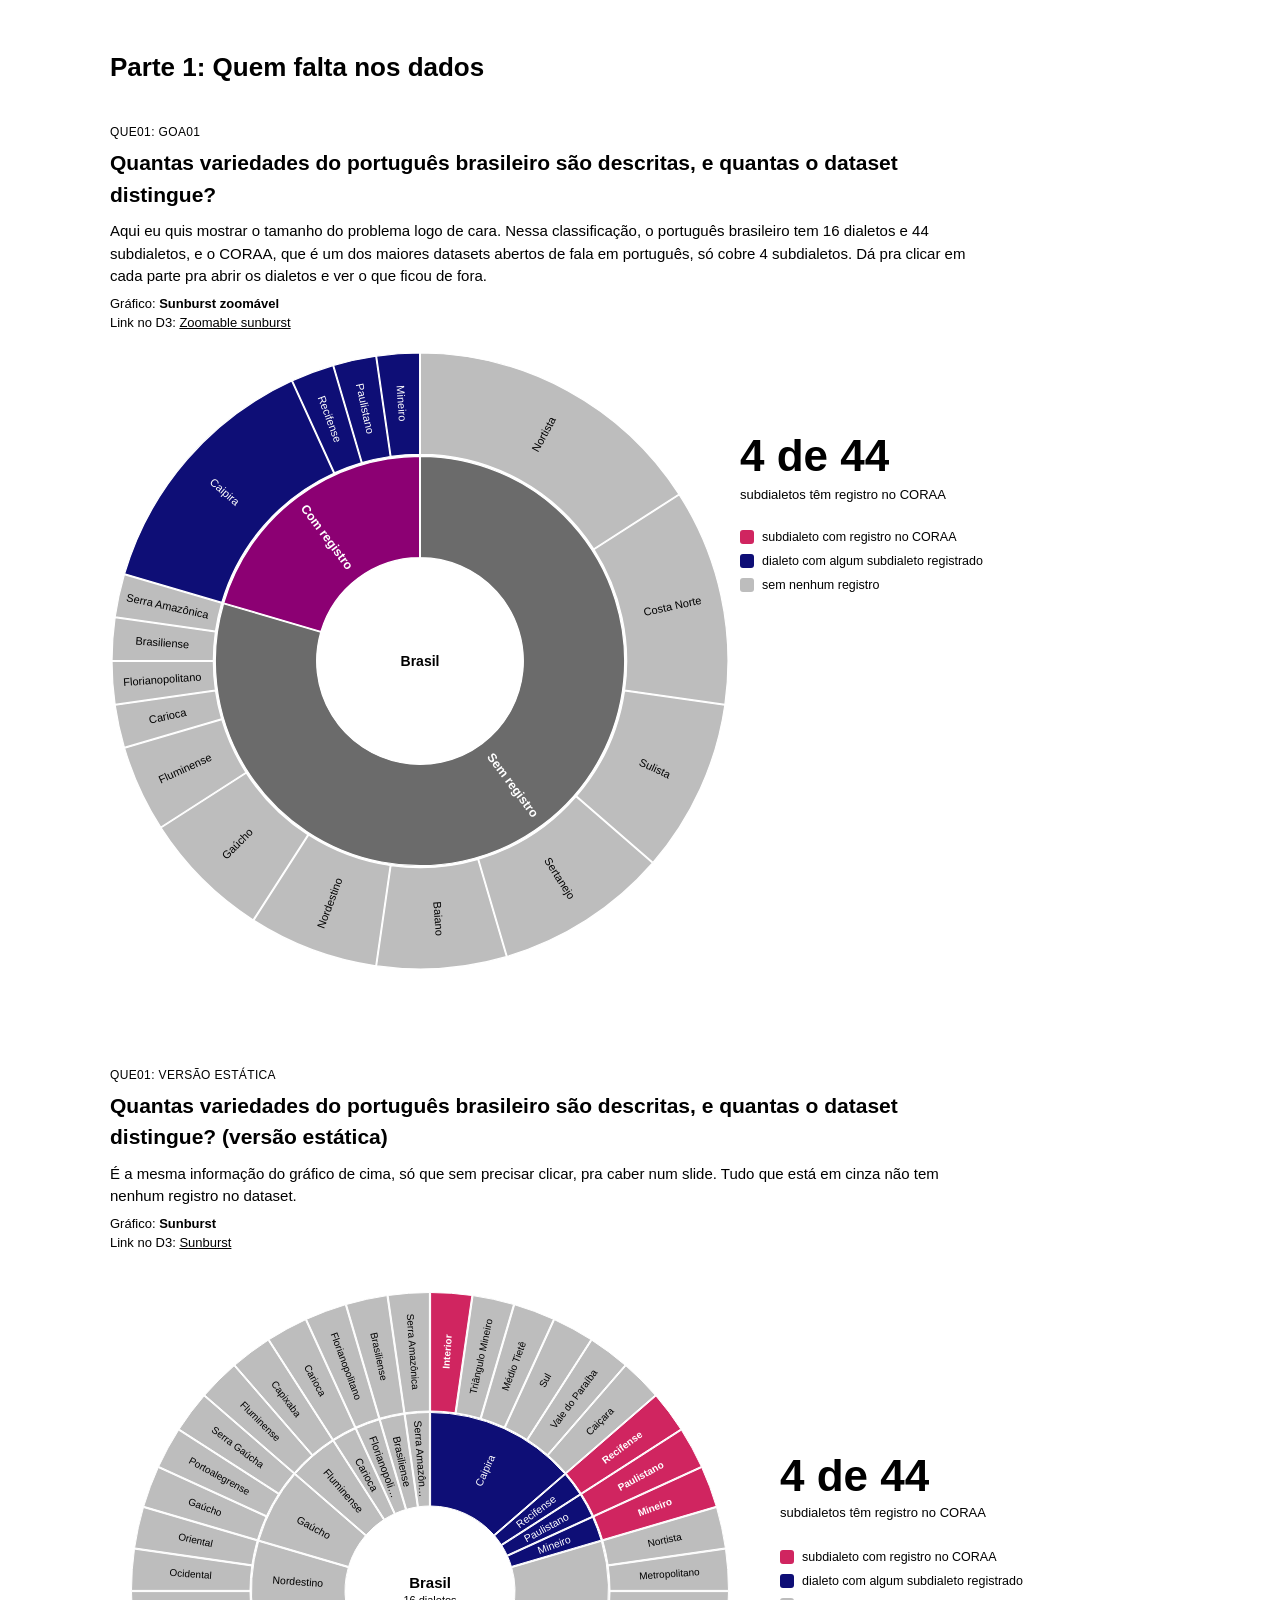
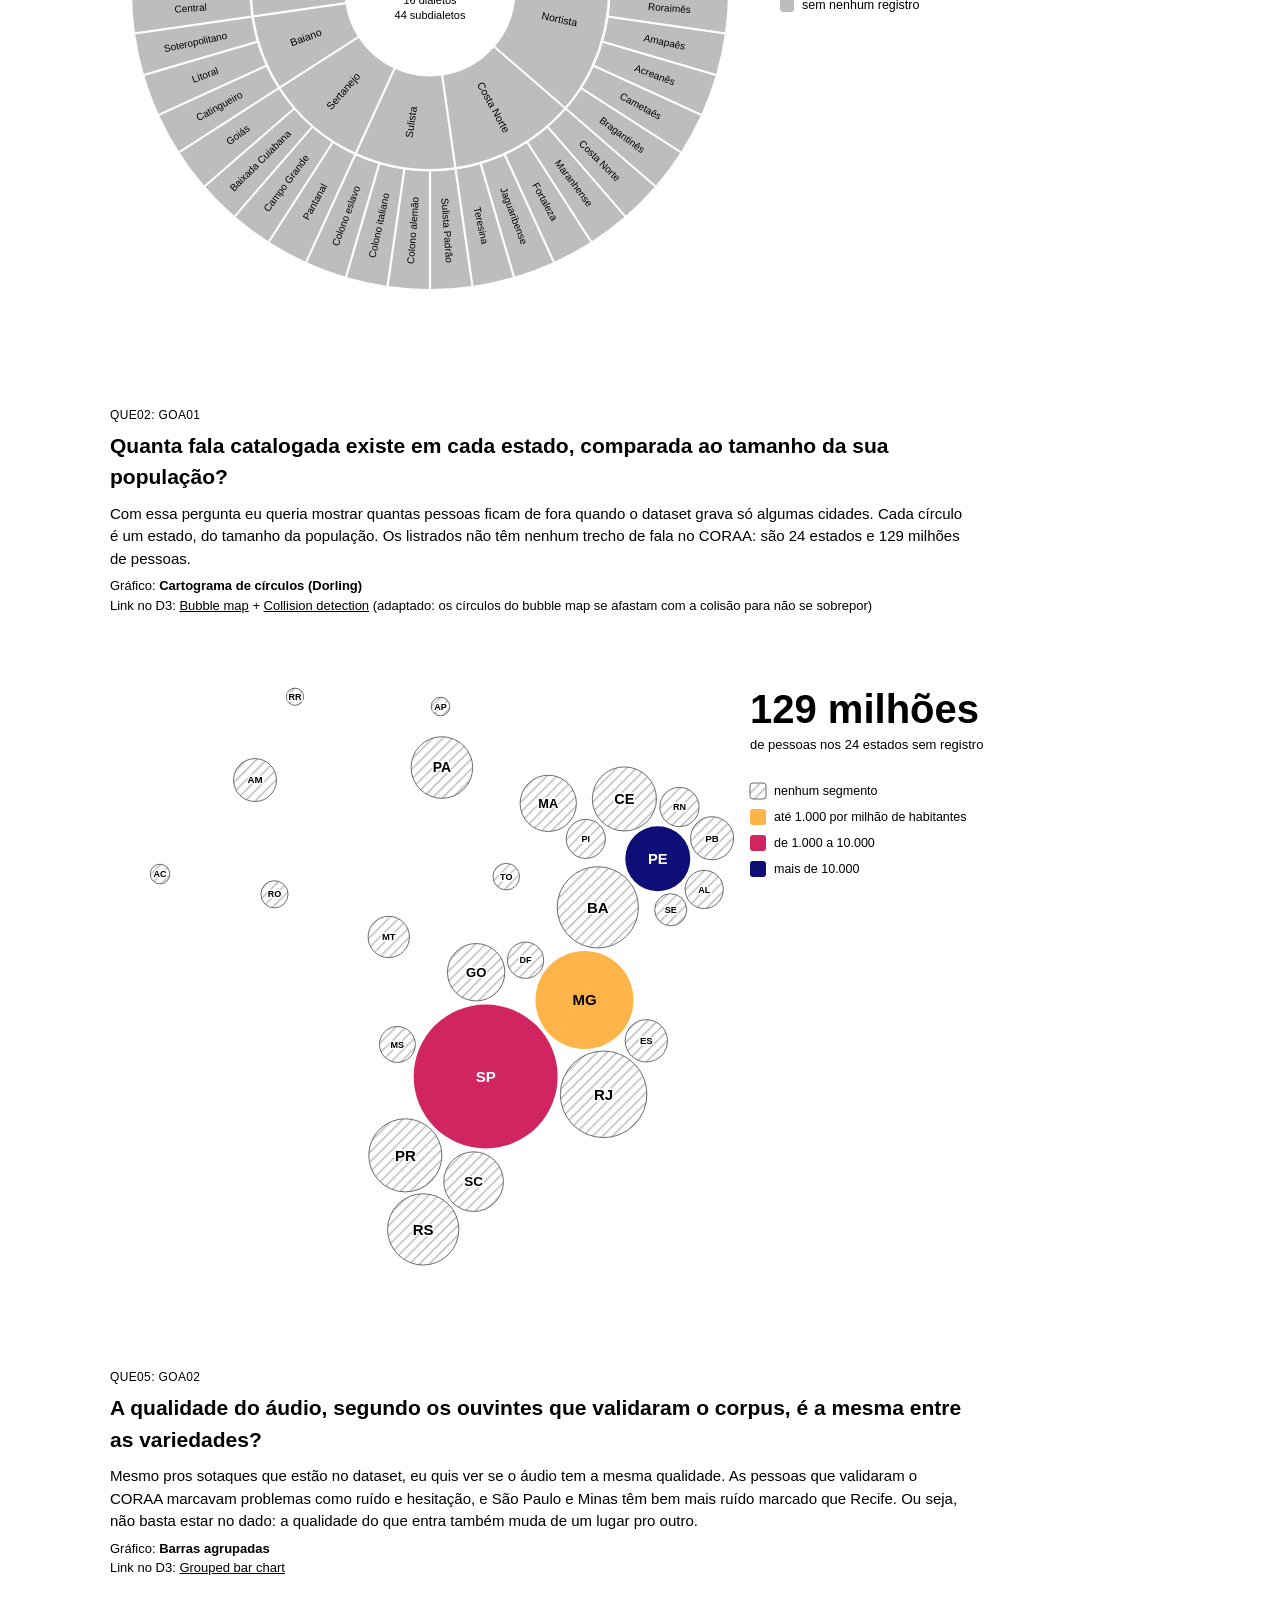
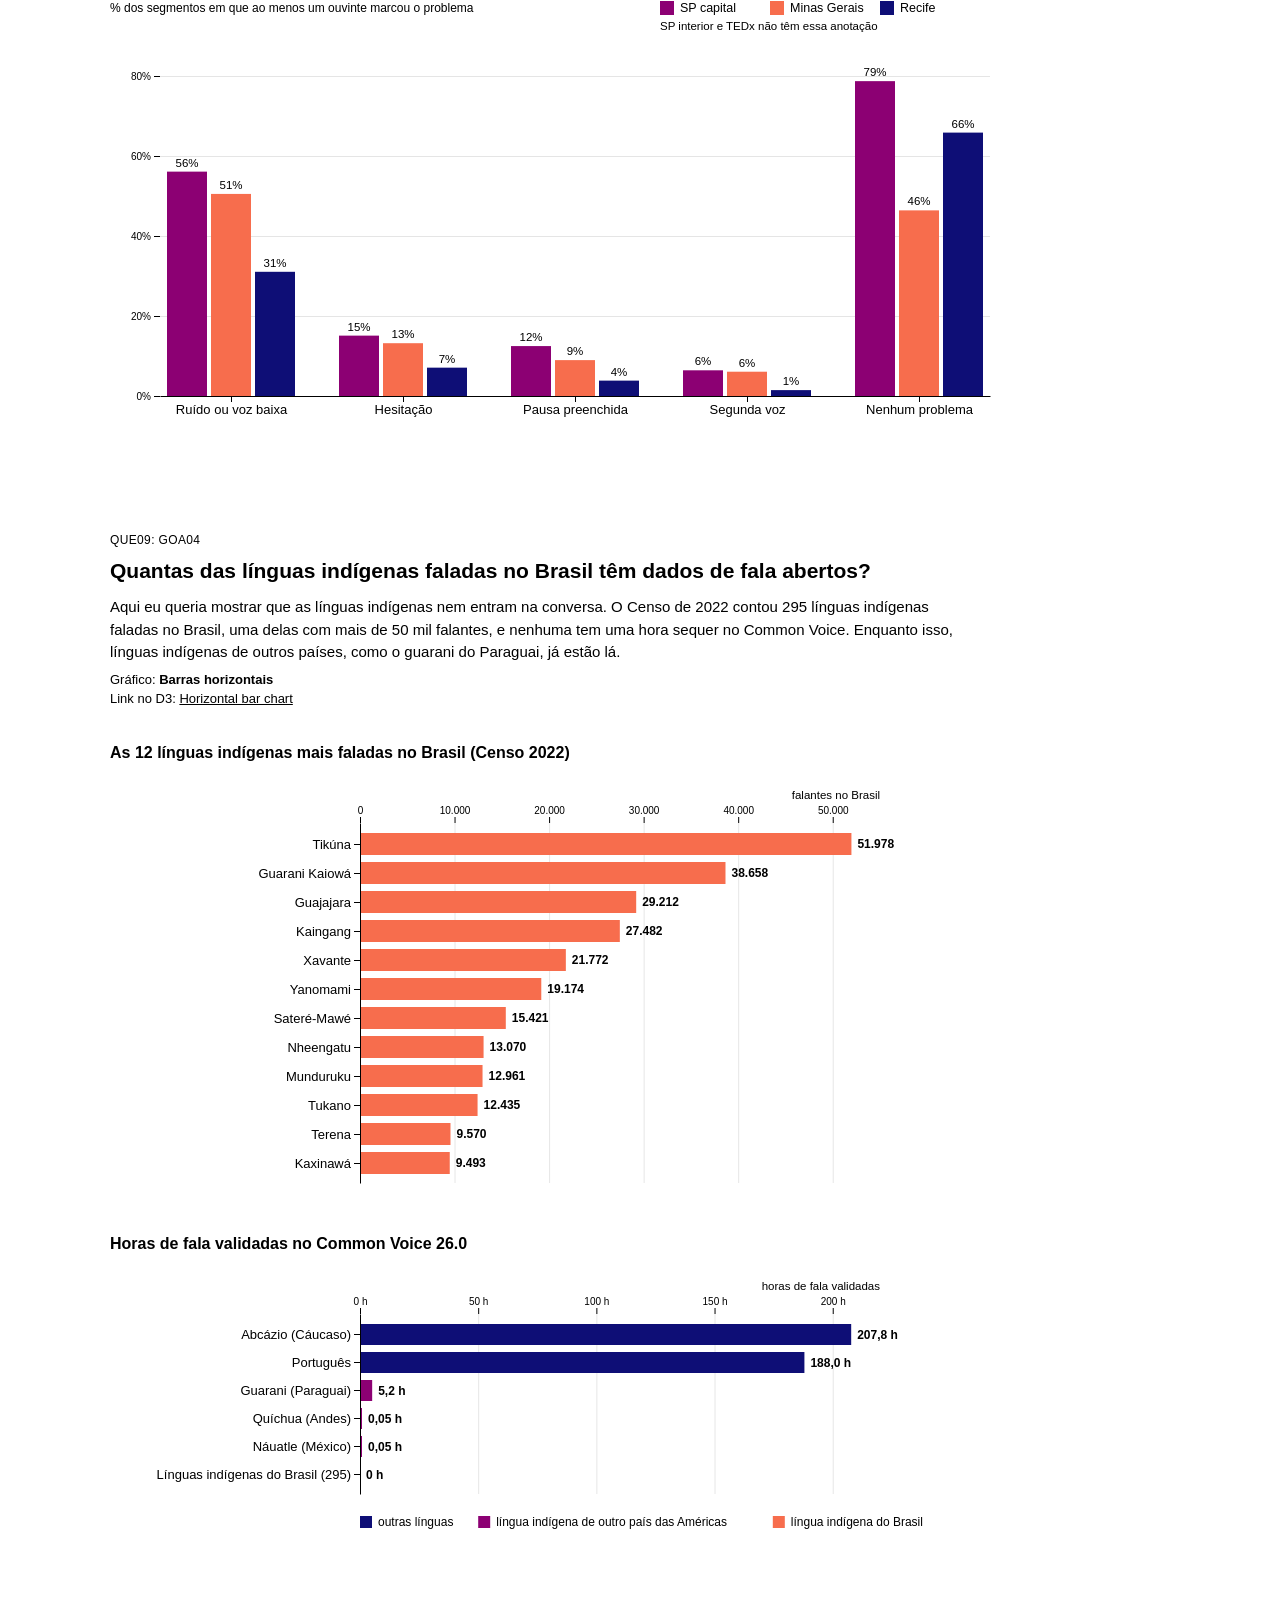
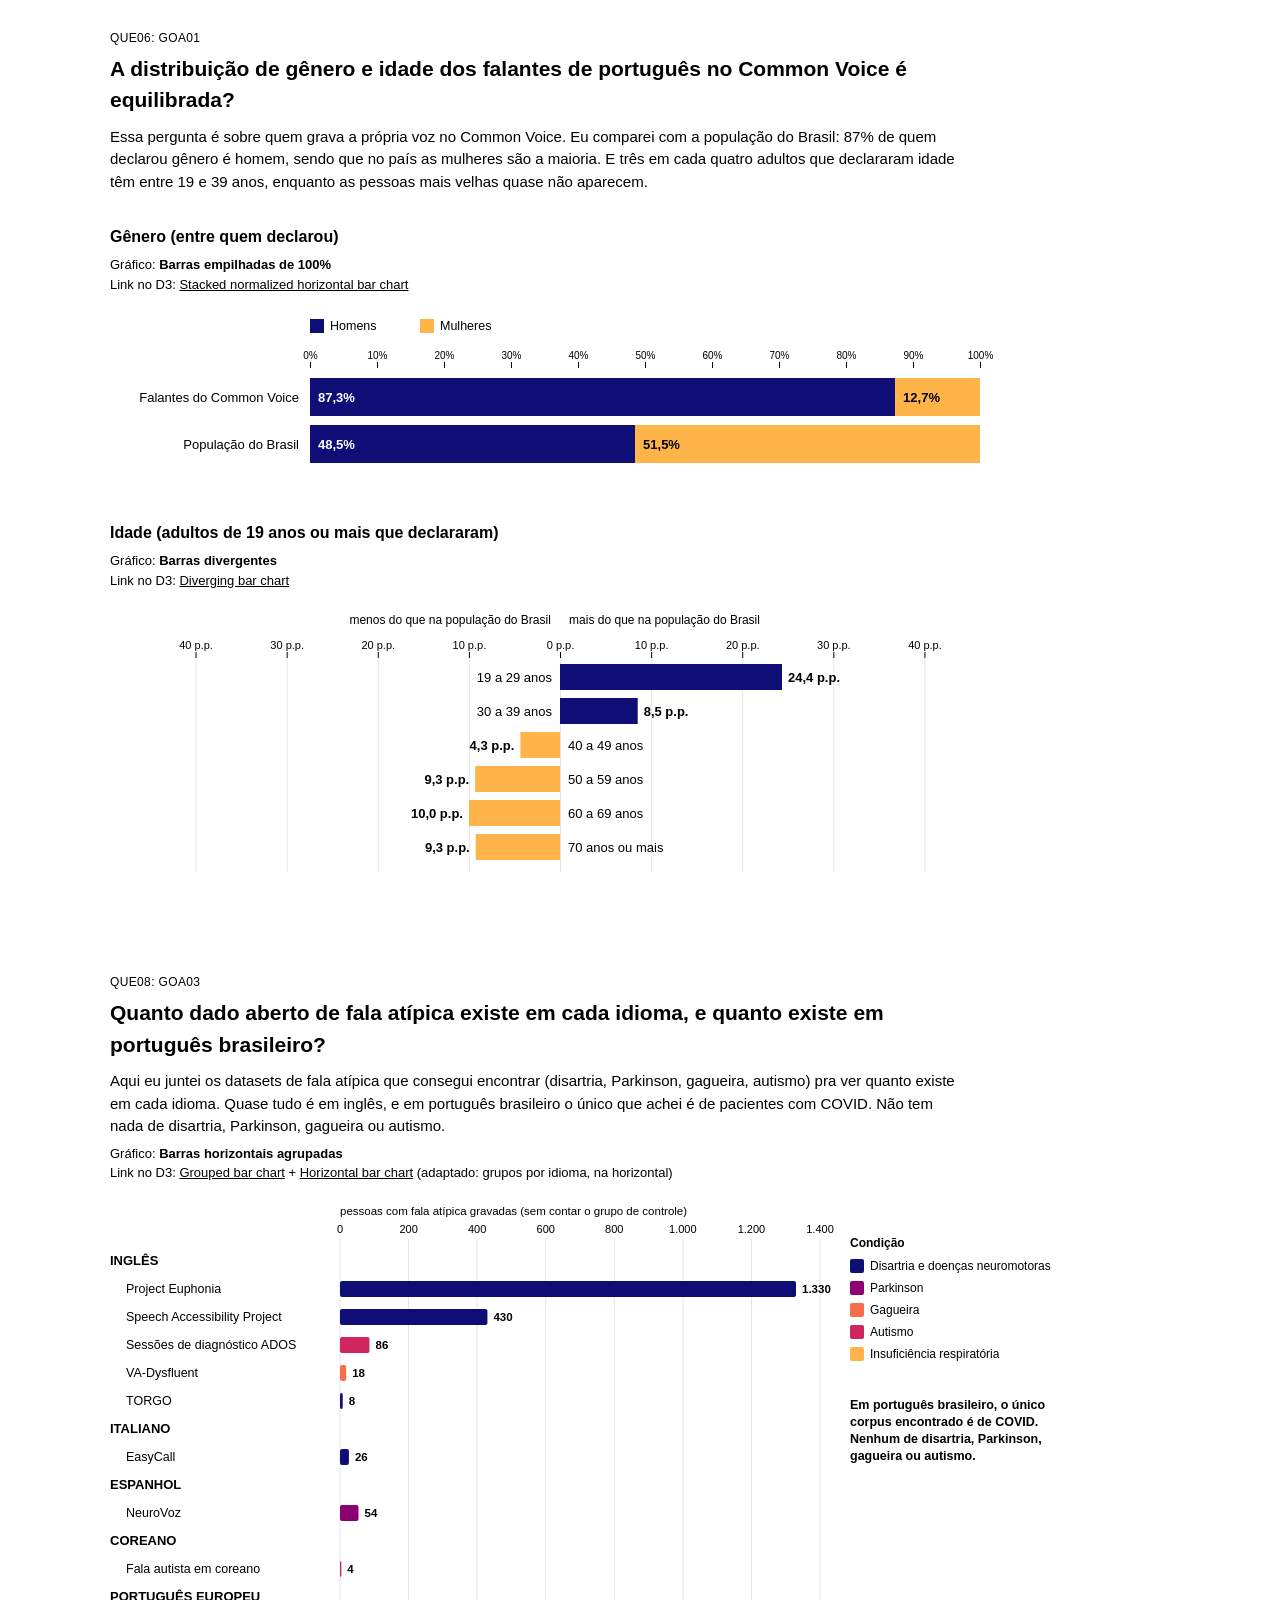
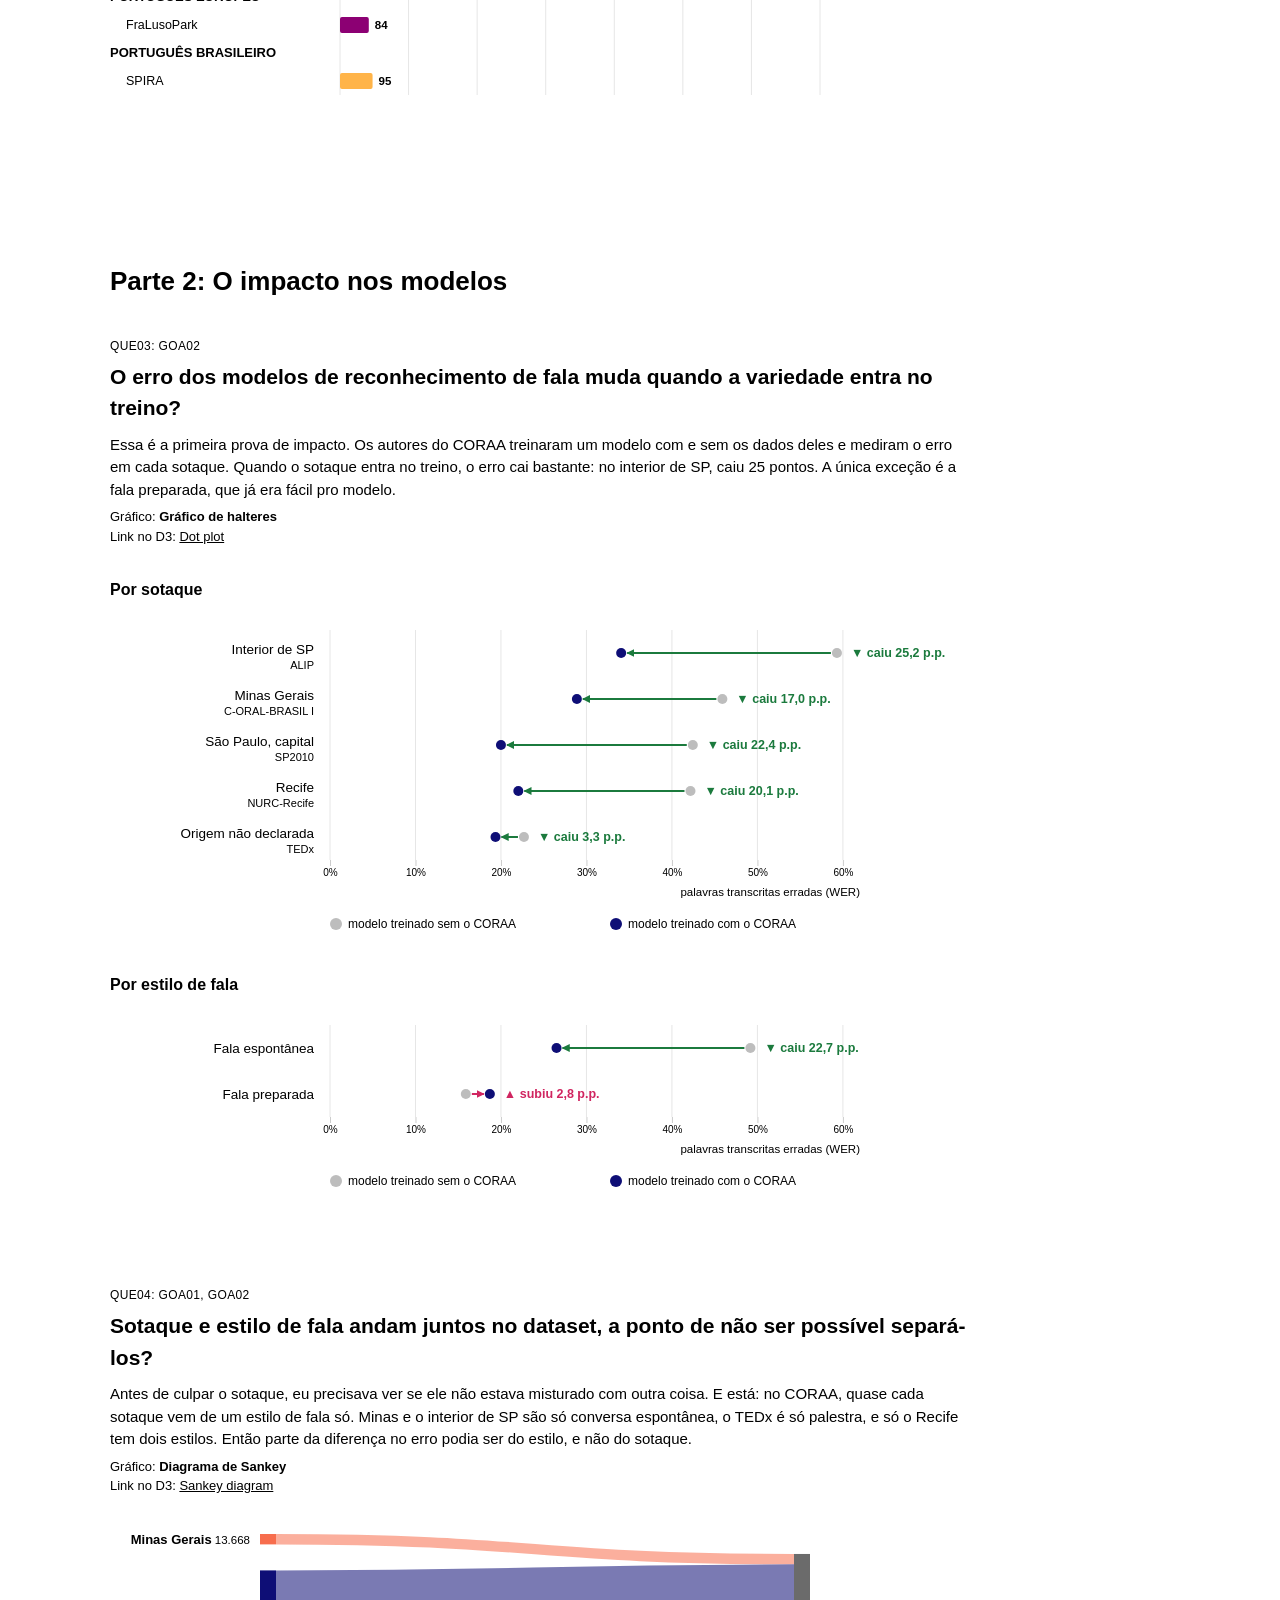
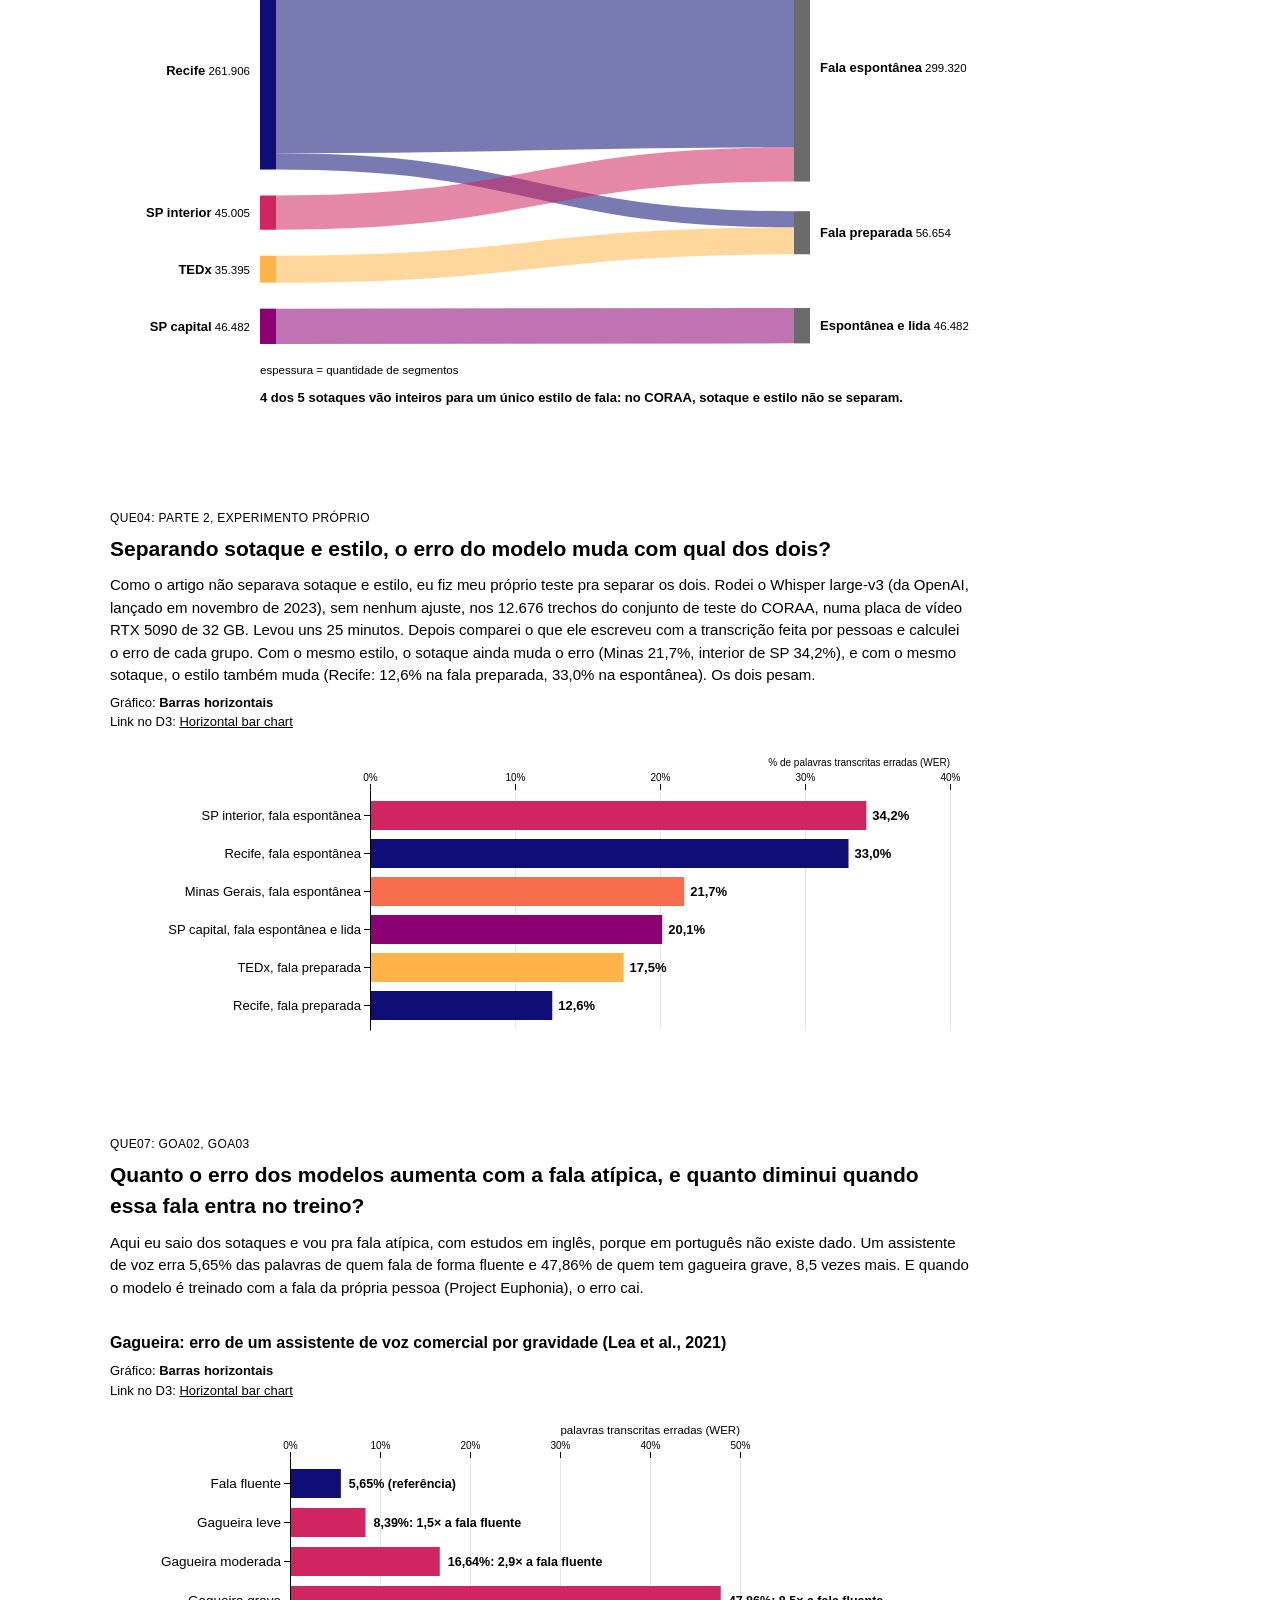
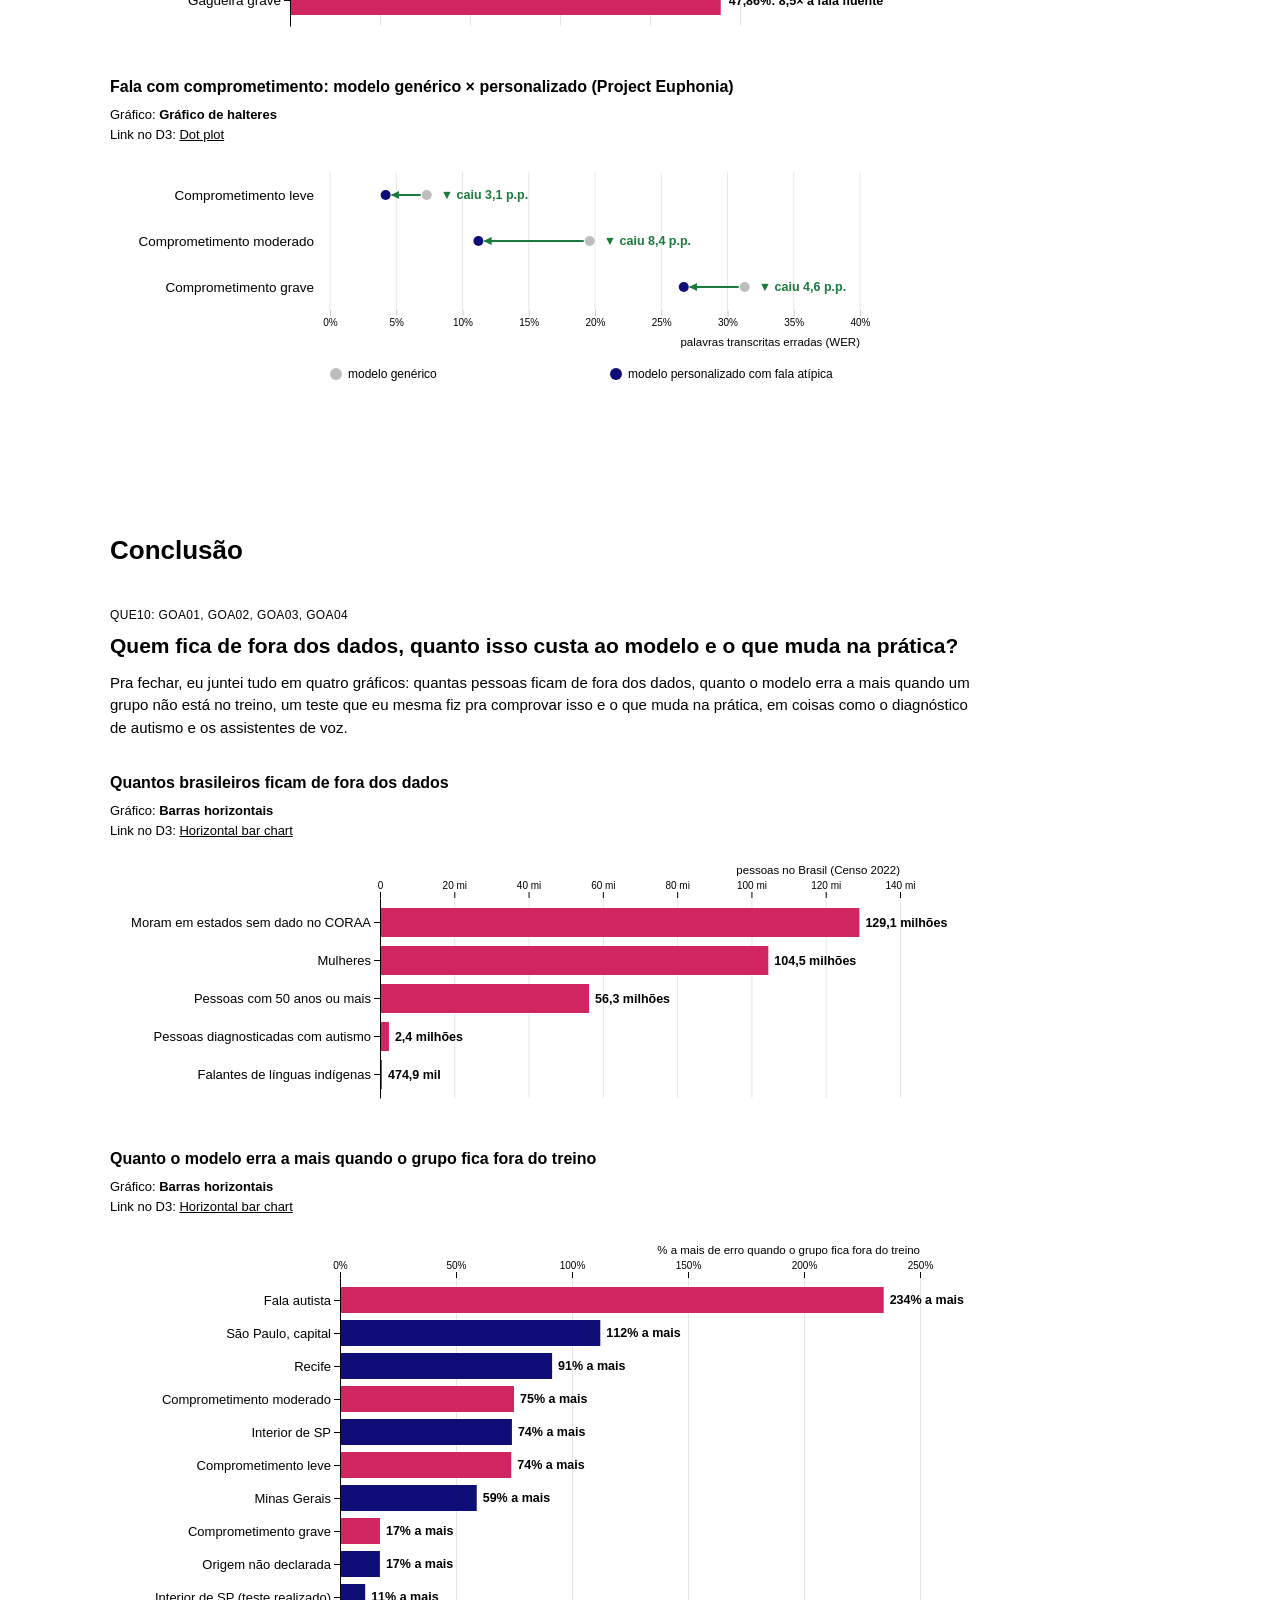
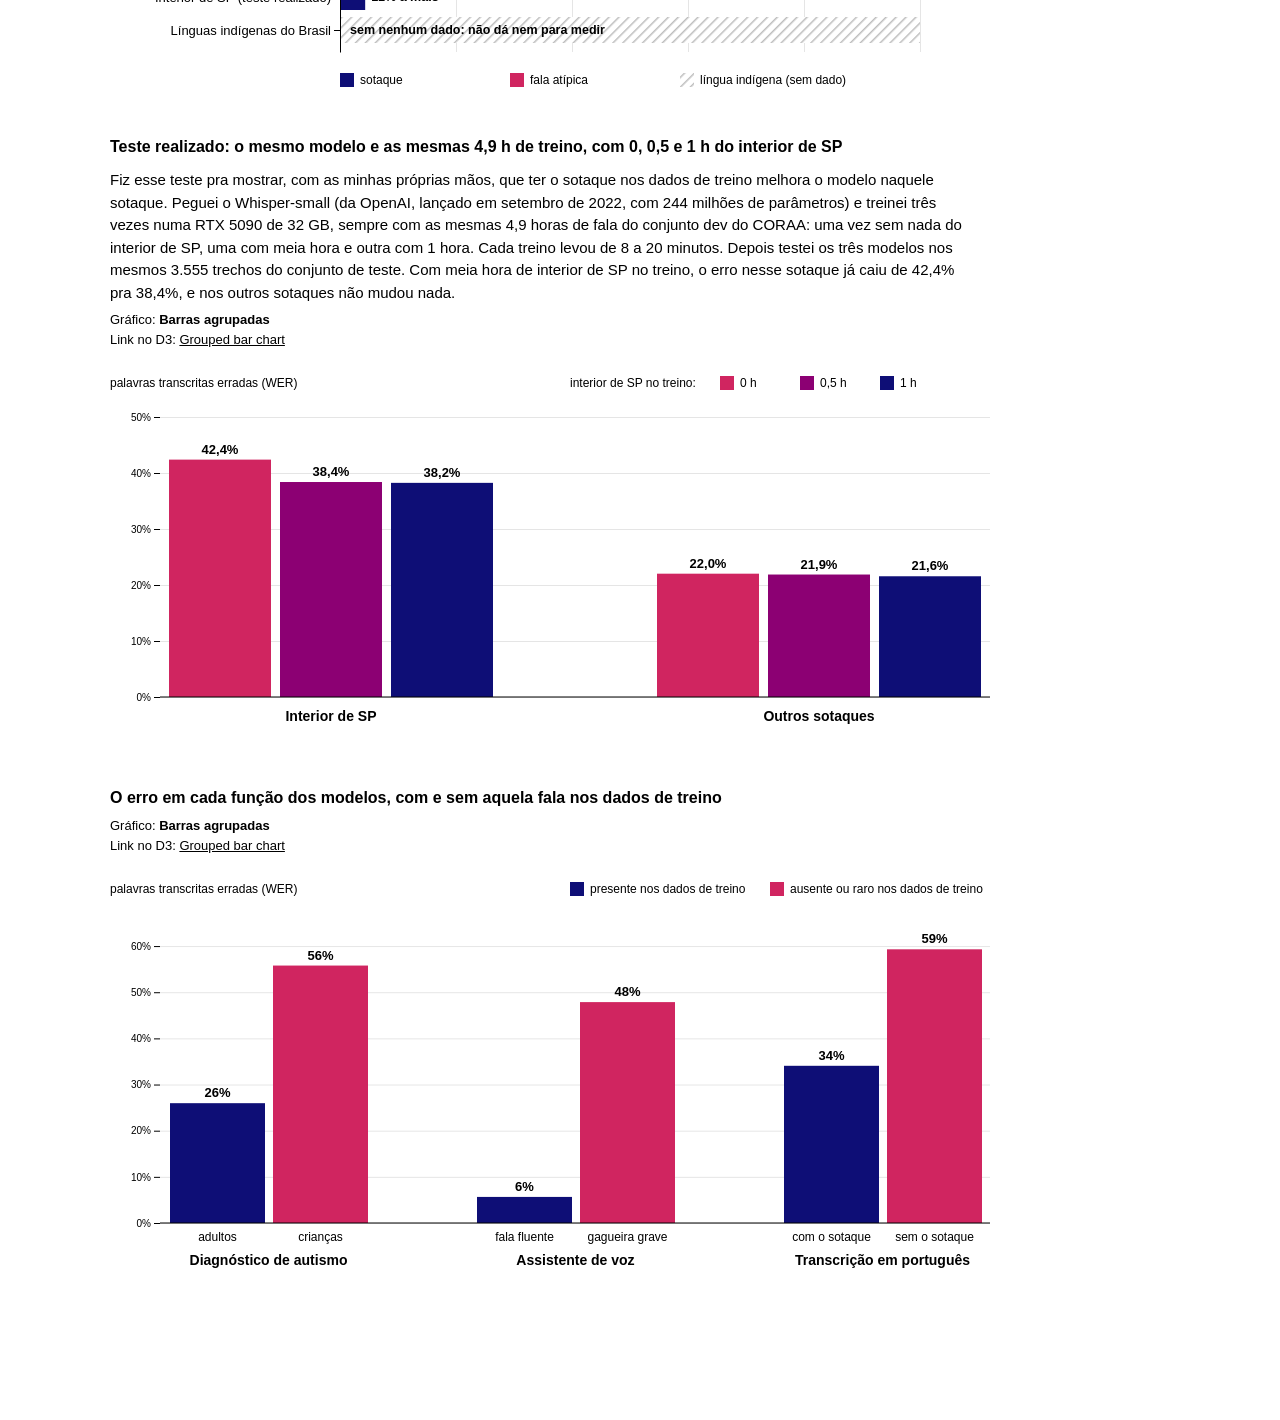
==== index.html @ f2129c63 "Gráficos do trabalho de Visualização de Dados Página com as visualizações em D3 sobre a representati" ====
<!doctype html>
<html lang="pt-BR">
<head>
<meta charset="utf-8">
<meta name="viewport" content="width=device-width, initial-scale=1">
<title>Vozes no dado</title>
<link rel="stylesheet" href="estilo.css">
<script src="lib/d3.min.js"></script>
<script src="lib/d3-sankey.min.js"></script>
</head>
<body>
<main>
  <div class="parte">Parte 1: Quem falta nos dados</div>

  <section id="q01"><div class="etiqueta">QUE01: GOA01</div>
    <h2>Quantas variedades do português brasileiro são descritas, e quantas o dataset distingue?</h2>
    <p class="explicacao">Aqui eu quis mostrar o tamanho do problema logo de cara. Nessa classificação, o português brasileiro tem 16 dialetos e 44 subdialetos, e o CORAA, que é um dos maiores datasets abertos de fala em português, só cobre 4 subdialetos. Dá pra clicar em cada parte pra abrir os dialetos e ver o que ficou de fora.</p>
    <p class="tipo">Gráfico: <strong>Sunburst zoomável</strong><br>Link no D3: <a href="https://observablehq.com/@d3/zoomable-sunburst" target="_blank">Zoomable sunburst</a></p>
    <div class="grafico" id="g01"></div>
  </section>

  <section id="q01b"><div class="etiqueta">QUE01: versão estática</div>
    <h2>Quantas variedades do português brasileiro são descritas, e quantas o dataset distingue? (versão estática)</h2>
    <p class="explicacao">É a mesma informação do gráfico de cima, só que sem precisar clicar, pra caber num slide. Tudo que está em cinza não tem nenhum registro no dataset.</p>
    <p class="tipo">Gráfico: <strong>Sunburst</strong><br>Link no D3: <a href="https://observablehq.com/@d3/sunburst/2" target="_blank">Sunburst</a></p>
    <div class="grafico" id="g01b"></div>
  </section>

  <section id="q02"><div class="etiqueta">QUE02: GOA01</div>
    <h2>Quanta fala catalogada existe em cada estado, comparada ao tamanho da sua população?</h2>
    <p class="explicacao">Com essa pergunta eu queria mostrar quantas pessoas ficam de fora quando o dataset grava só algumas cidades. Cada círculo é um estado, do tamanho da população. Os listrados não têm nenhum trecho de fala no CORAA: são 24 estados e 129 milhões de pessoas.</p>
    <p class="tipo">Gráfico: <strong>Cartograma de círculos (Dorling)</strong><br>Link no D3: <a href="https://observablehq.com/@d3/bubble-map/2" target="_blank">Bubble map</a> + <a href="https://observablehq.com/@d3/collision-detection/2" target="_blank">Collision detection</a> (adaptado: os círculos do bubble map se afastam com a colisão para não se sobrepor)</p>
    <div class="grafico" id="g02"></div>
  </section>

  <section id="q05"><div class="etiqueta">QUE05: GOA02</div>
    <h2>A qualidade do áudio, segundo os ouvintes que validaram o corpus, é a mesma entre as variedades?</h2>
    <p class="explicacao">Mesmo pros sotaques que estão no dataset, eu quis ver se o áudio tem a mesma qualidade. As pessoas que validaram o CORAA marcavam problemas como ruído e hesitação, e São Paulo e Minas têm bem mais ruído marcado que Recife. Ou seja, não basta estar no dado: a qualidade do que entra também muda de um lugar pro outro.</p>
    <p class="tipo">Gráfico: <strong>Barras agrupadas</strong><br>Link no D3: <a href="https://observablehq.com/@d3/grouped-bar-chart/2" target="_blank">Grouped bar chart</a></p>
    <div class="grafico" id="g05"></div>
  </section>

  <section id="q09"><div class="etiqueta">QUE09: GOA04</div>
    <h2>Quantas das línguas indígenas faladas no Brasil têm dados de fala abertos?</h2>
    <p class="explicacao">Aqui eu queria mostrar que as línguas indígenas nem entram na conversa. O Censo de 2022 contou 295 línguas indígenas faladas no Brasil, uma delas com mais de 50 mil falantes, e nenhuma tem uma hora sequer no Common Voice. Enquanto isso, línguas indígenas de outros países, como o guarani do Paraguai, já estão lá.</p>
    <p class="tipo">Gráfico: <strong>Barras horizontais</strong><br>Link no D3: <a href="https://observablehq.com/@d3/horizontal-bar-chart/2" target="_blank">Horizontal bar chart</a></p>
    <h3>As 12 línguas indígenas mais faladas no Brasil (Censo 2022)</h3>
    <div class="grafico" id="g09a"></div>
    <h3>Horas de fala validadas no Common Voice 26.0</h3>
    <div class="grafico" id="g09b"></div>
  </section>

  <section id="q06"><div class="etiqueta">QUE06: GOA01</div>
    <h2>A distribuição de gênero e idade dos falantes de português no Common Voice é equilibrada?</h2>
    <p class="explicacao">Essa pergunta é sobre quem grava a própria voz no Common Voice. Eu comparei com a população do Brasil: 87% de quem declarou gênero é homem, sendo que no país as mulheres são a maioria. E três em cada quatro adultos que declararam idade têm entre 19 e 39 anos, enquanto as pessoas mais velhas quase não aparecem.</p>
    <h3>Gênero (entre quem declarou)</h3>
    <p class="tipo">Gráfico: <strong>Barras empilhadas de 100%</strong><br>Link no D3: <a href="https://observablehq.com/@d3/stacked-normalized-horizontal-bar/2" target="_blank">Stacked normalized horizontal bar chart</a></p>
    <div class="grafico" id="g06a"></div>
    <h3>Idade (adultos de 19 anos ou mais que declararam)</h3>
    <p class="tipo">Gráfico: <strong>Barras divergentes</strong><br>Link no D3: <a href="https://observablehq.com/@d3/diverging-bar-chart/2" target="_blank">Diverging bar chart</a></p>
    <div class="grafico" id="g06b"></div>
  </section>

  <section id="q08"><div class="etiqueta">QUE08: GOA03</div>
    <h2>Quanto dado aberto de fala atípica existe em cada idioma, e quanto existe em português brasileiro?</h2>
    <p class="explicacao">Aqui eu juntei os datasets de fala atípica que consegui encontrar (disartria, Parkinson, gagueira, autismo) pra ver quanto existe em cada idioma. Quase tudo é em inglês, e em português brasileiro o único que achei é de pacientes com COVID. Não tem nada de disartria, Parkinson, gagueira ou autismo.</p>
    <p class="tipo">Gráfico: <strong>Barras horizontais agrupadas</strong><br>Link no D3: <a href="https://observablehq.com/@d3/grouped-bar-chart/2" target="_blank">Grouped bar chart</a> + <a href="https://observablehq.com/@d3/horizontal-bar-chart/2" target="_blank">Horizontal bar chart</a> (adaptado: grupos por idioma, na horizontal)</p>
    <div class="grafico" id="g08"></div>
  </section>

  <div class="parte">Parte 2: O impacto nos modelos</div>

  <section id="q03"><div class="etiqueta">QUE03: GOA02</div>
    <h2>O erro dos modelos de reconhecimento de fala muda quando a variedade entra no treino?</h2>
    <p class="explicacao">Essa é a primeira prova de impacto. Os autores do CORAA treinaram um modelo com e sem os dados deles e mediram o erro em cada sotaque. Quando o sotaque entra no treino, o erro cai bastante: no interior de SP, caiu 25 pontos. A única exceção é a fala preparada, que já era fácil pro modelo.</p>
    <p class="tipo">Gráfico: <strong>Gráfico de halteres</strong><br>Link no D3: <a href="https://observablehq.com/@d3/dot-plot/2" target="_blank">Dot plot</a></p>
    <h3>Por sotaque</h3>
    <div class="grafico" id="g03a"></div>
    <h3>Por estilo de fala</h3>
    <div class="grafico" id="g03b"></div>
  </section>

  <section id="q04"><div class="etiqueta">QUE04: GOA01, GOA02</div>
    <h2>Sotaque e estilo de fala andam juntos no dataset, a ponto de não ser possível separá-los?</h2>
    <p class="explicacao">Antes de culpar o sotaque, eu precisava ver se ele não estava misturado com outra coisa. E está: no CORAA, quase cada sotaque vem de um estilo de fala só. Minas e o interior de SP são só conversa espontânea, o TEDx é só palestra, e só o Recife tem dois estilos. Então parte da diferença no erro podia ser do estilo, e não do sotaque.</p>
    <p class="tipo">Gráfico: <strong>Diagrama de Sankey</strong><br>Link no D3: <a href="https://observablehq.com/@d3/sankey/2" target="_blank">Sankey diagram</a></p>
    <div class="grafico" id="g04"></div>
  </section>

  <section id="q04b"><div class="etiqueta">QUE04: parte 2, experimento próprio</div>
    <h2>Separando sotaque e estilo, o erro do modelo muda com qual dos dois?</h2>
    <p class="explicacao">Como o artigo não separava sotaque e estilo, eu fiz meu próprio teste pra separar os dois. Rodei o Whisper large-v3 (da OpenAI, lançado em novembro de 2023), sem nenhum ajuste, nos 12.676 trechos do conjunto de teste do CORAA, numa placa de vídeo RTX 5090 de 32 GB. Levou uns 25 minutos. Depois comparei o que ele escreveu com a transcrição feita por pessoas e calculei o erro de cada grupo. Com o mesmo estilo, o sotaque ainda muda o erro (Minas 21,7%, interior de SP 34,2%), e com o mesmo sotaque, o estilo também muda (Recife: 12,6% na fala preparada, 33,0% na espontânea). Os dois pesam.</p>
    <p class="tipo">Gráfico: <strong>Barras horizontais</strong><br>Link no D3: <a href="https://observablehq.com/@d3/horizontal-bar-chart/2" target="_blank">Horizontal bar chart</a></p>
    <div class="grafico" id="g04b"></div>
  </section>

  <section id="q07"><div class="etiqueta">QUE07: GOA02, GOA03</div>
    <h2>Quanto o erro dos modelos aumenta com a fala atípica, e quanto diminui quando essa fala entra no treino?</h2>
    <p class="explicacao">Aqui eu saio dos sotaques e vou pra fala atípica, com estudos em inglês, porque em português não existe dado. Um assistente de voz erra 5,65% das palavras de quem fala de forma fluente e 47,86% de quem tem gagueira grave, 8,5 vezes mais. E quando o modelo é treinado com a fala da própria pessoa (Project Euphonia), o erro cai.</p>
    <h3>Gagueira: erro de um assistente de voz comercial por gravidade (Lea et al., 2021)</h3>
    <p class="tipo">Gráfico: <strong>Barras horizontais</strong><br>Link no D3: <a href="https://observablehq.com/@d3/horizontal-bar-chart/2" target="_blank">Horizontal bar chart</a></p>
    <div class="grafico" id="g07a"></div>
    <h3>Fala com comprometimento: modelo genérico × personalizado (Project Euphonia)</h3>
    <p class="tipo">Gráfico: <strong>Gráfico de halteres</strong><br>Link no D3: <a href="https://observablehq.com/@d3/dot-plot/2" target="_blank">Dot plot</a></p>
    <div class="grafico" id="g07b"></div>
  </section>

  <div class="parte">Conclusão</div>

  <section id="q10"><div class="etiqueta">QUE10: GOA01, GOA02, GOA03, GOA04</div>
    <h2>Quem fica de fora dos dados, quanto isso custa ao modelo e o que muda na prática?</h2>
    <p class="explicacao">Pra fechar, eu juntei tudo em quatro gráficos: quantas pessoas ficam de fora dos dados, quanto o modelo erra a mais quando um grupo não está no treino, um teste que eu mesma fiz pra comprovar isso e o que muda na prática, em coisas como o diagnóstico de autismo e os assistentes de voz.</p>
    <h3>Quantos brasileiros ficam de fora dos dados</h3>
    <p class="tipo">Gráfico: <strong>Barras horizontais</strong><br>Link no D3: <a href="https://observablehq.com/@d3/horizontal-bar-chart/2" target="_blank">Horizontal bar chart</a></p>
    <div class="grafico" id="g10a"></div>
    <h3>Quanto o modelo erra a mais quando o grupo fica fora do treino</h3>
    <p class="tipo">Gráfico: <strong>Barras horizontais</strong><br>Link no D3: <a href="https://observablehq.com/@d3/horizontal-bar-chart/2" target="_blank">Horizontal bar chart</a></p>
    <div class="grafico" id="g10b"></div>
    <h3>Teste realizado: o mesmo modelo e as mesmas 4,9 h de treino, com 0, 0,5 e 1 h do interior de SP</h3>
    <p class="explicacao">Fiz esse teste pra mostrar, com as minhas próprias mãos, que ter o sotaque nos dados de treino melhora o modelo naquele sotaque. Peguei o Whisper-small (da OpenAI, lançado em setembro de 2022, com 244 milhões de parâmetros) e treinei três vezes numa RTX 5090 de 32 GB, sempre com as mesmas 4,9 horas de fala do conjunto dev do CORAA: uma vez sem nada do interior de SP, uma com meia hora e outra com 1 hora. Cada treino levou de 8 a 20 minutos. Depois testei os três modelos nos mesmos 3.555 trechos do conjunto de teste. Com meia hora de interior de SP no treino, o erro nesse sotaque já caiu de 42,4% pra 38,4%, e nos outros sotaques não mudou nada.</p>
    <p class="tipo">Gráfico: <strong>Barras agrupadas</strong><br>Link no D3: <a href="https://observablehq.com/@d3/grouped-bar-chart/2" target="_blank">Grouped bar chart</a></p>
    <div class="grafico" id="g10d"></div>
    <h3>O erro em cada função dos modelos, com e sem aquela fala nos dados de treino</h3>
    <p class="tipo">Gráfico: <strong>Barras agrupadas</strong><br>Link no D3: <a href="https://observablehq.com/@d3/grouped-bar-chart/2" target="_blank">Grouped bar chart</a></p>
    <div class="grafico" id="g10c"></div>
  </section>

</main>
<div id="tooltip"></div>

<script src="graficos/comum.js"></script>
<script src="graficos/q01-sunburst.js"></script>
<script src="graficos/q01b-sunburst-estatico.js"></script>
<script src="graficos/q02-estados.js"></script>
<script src="graficos/q03-halteres.js"></script>
<script src="graficos/q04-sankey.js"></script>
<script src="graficos/q04b-whisper.js"></script>
<script src="graficos/q05-barras-agrupadas.js"></script>
<script src="graficos/q06-divergente.js"></script>
<script src="graficos/q07-fala-atipica.js"></script>
<script src="graficos/q08-barras.js"></script>
<script src="graficos/q09-barras.js"></script>
<script src="graficos/q10-conclusao.js"></script>
<script>
  // recarga automatica: pergunta ao servidor local se algum arquivo mudou (so no proprio computador;
  // na versao publicada nao existe o servidor de recarga)
  if (["127.0.0.1", "localhost"].includes(location.hostname)) (function () {
    let visto = null;
    setInterval(async () => {
      try {
        const t = await fetch("/__recarregar").then(r => r.text());
        if (visto === null) visto = t; else if (t !== visto) location.reload();
      } catch (e) { /* servidor parado: ignora */ }
    }, 1000);
  })();
</script>
</body>
</html>
---- estilo.css ----
/* Todo texto da pagina e dos graficos e preto e em Arial.
   A paleta do trabalho fica so nas marcas dos graficos (ver graficos/comum.js). */
* { font-family: Arial, sans-serif; }
body { margin: 0; background: #fff; color: #000; line-height: 1.5; }
main { max-width: 1060px; margin: 0 auto; padding: 48px 24px 120px; }
h2 { font-size: 21px; margin: 6px 0 0; max-width: 860px; }
.etiqueta { font-size: 12px; letter-spacing: .03em; color: #000; text-transform: uppercase; }
section { margin-top: 88px; }
.tipo { font-size: 13px; color: #000; margin: 6px 0 0; }
.tipo a { color: #000; }
.grafico { margin-top: 18px; }
#tooltip { position: fixed; pointer-events: none; background: #000; color: #fff; font-size: 13px;
  padding: 8px 10px; border-radius: 6px; opacity: 0; transition: opacity .12s; max-width: 280px; line-height: 1.4; }
h3 { font-size: 16px; margin: 32px 0 0; }
.parte { font-size: 26px; font-weight: bold; margin-top: 140px; }
.parte:first-child { margin-top: 0; }
.parte + section { margin-top: 36px; }
.explicacao { font-size: 15px; color: #000; margin: 10px 0 0; max-width: 860px; }
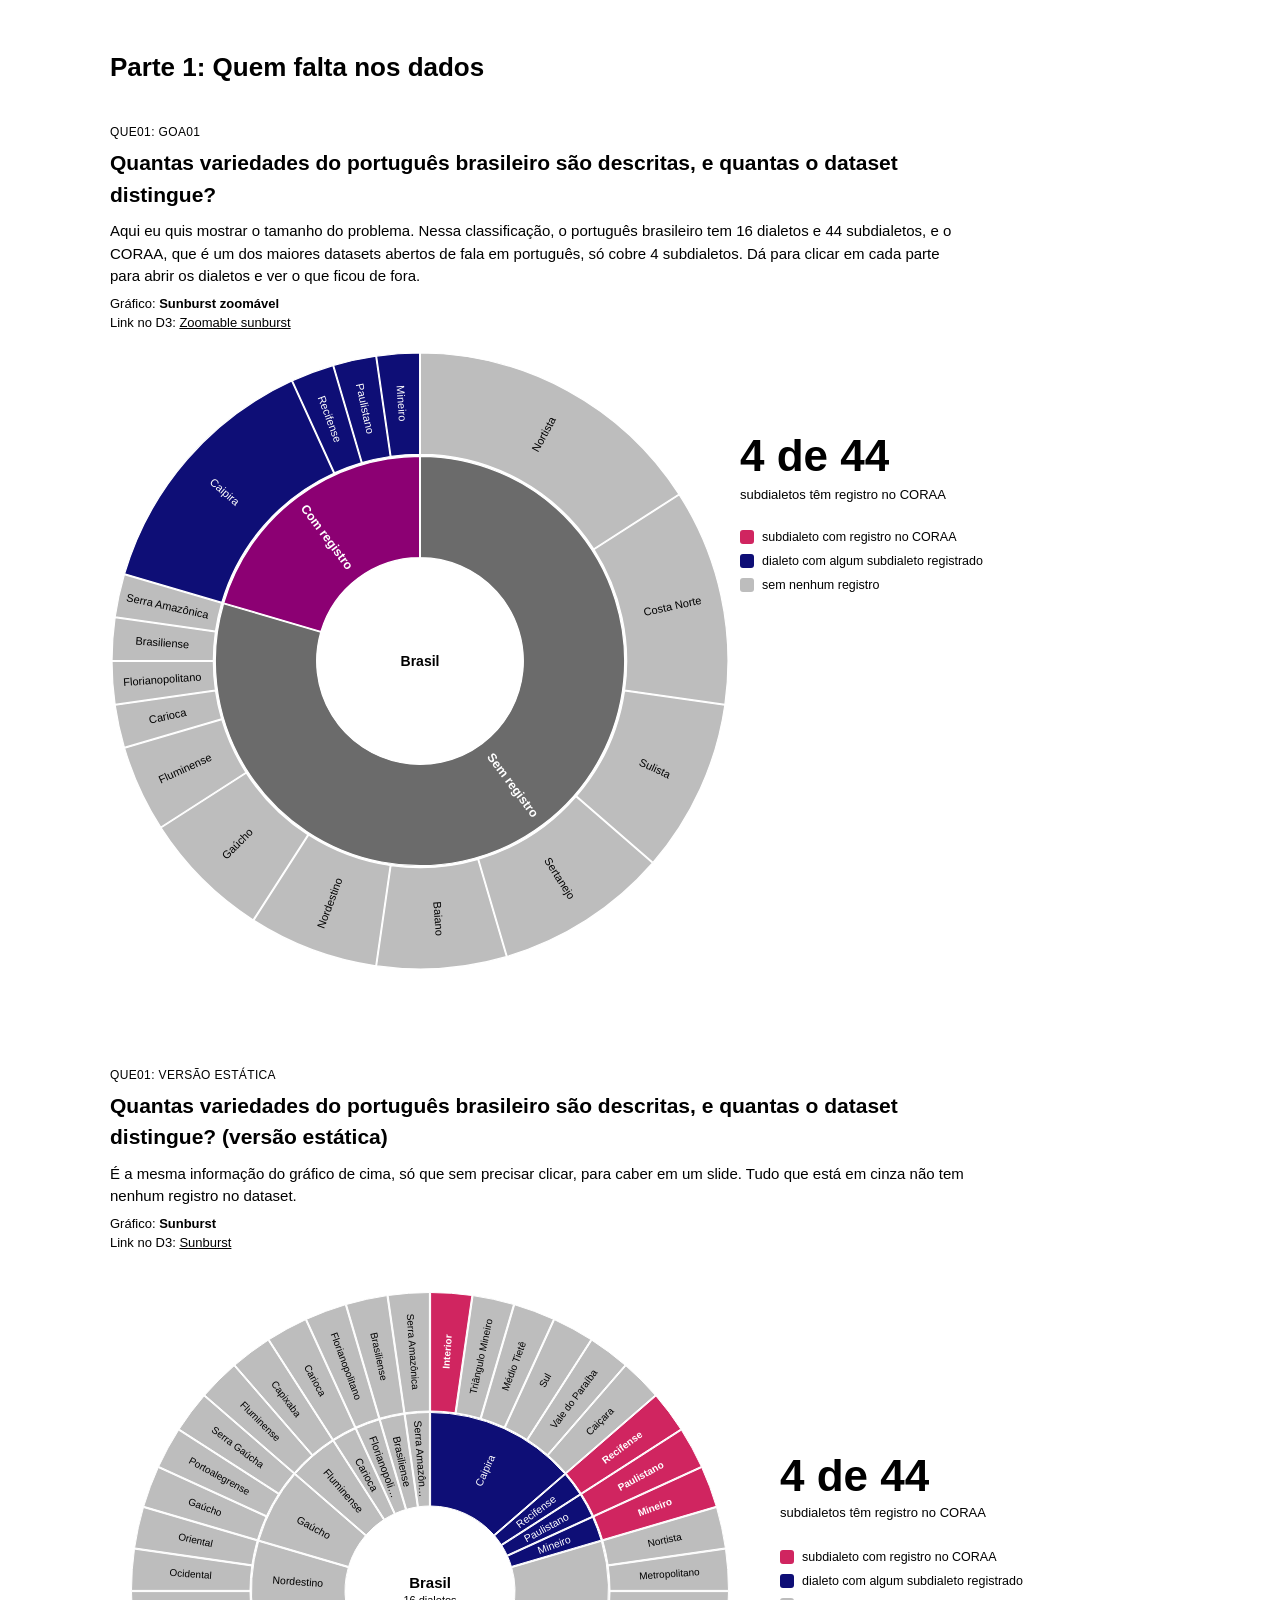
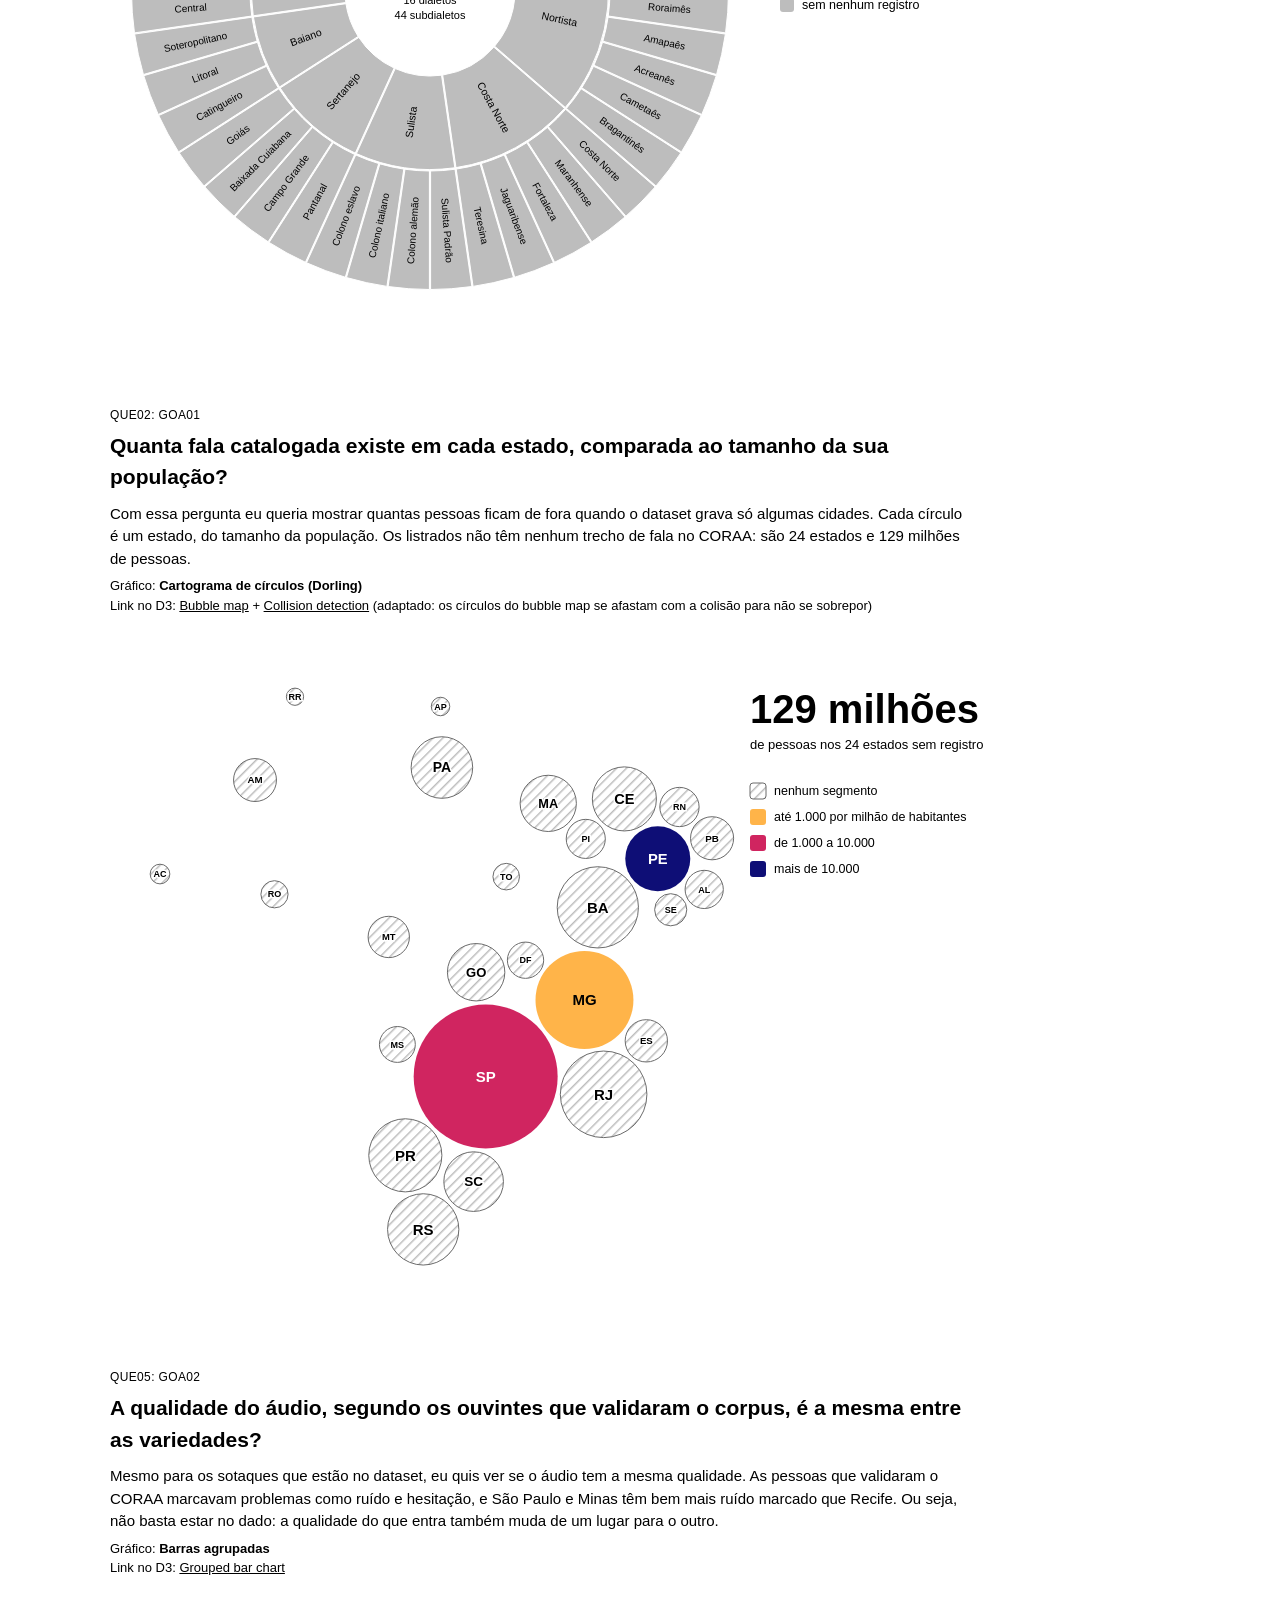
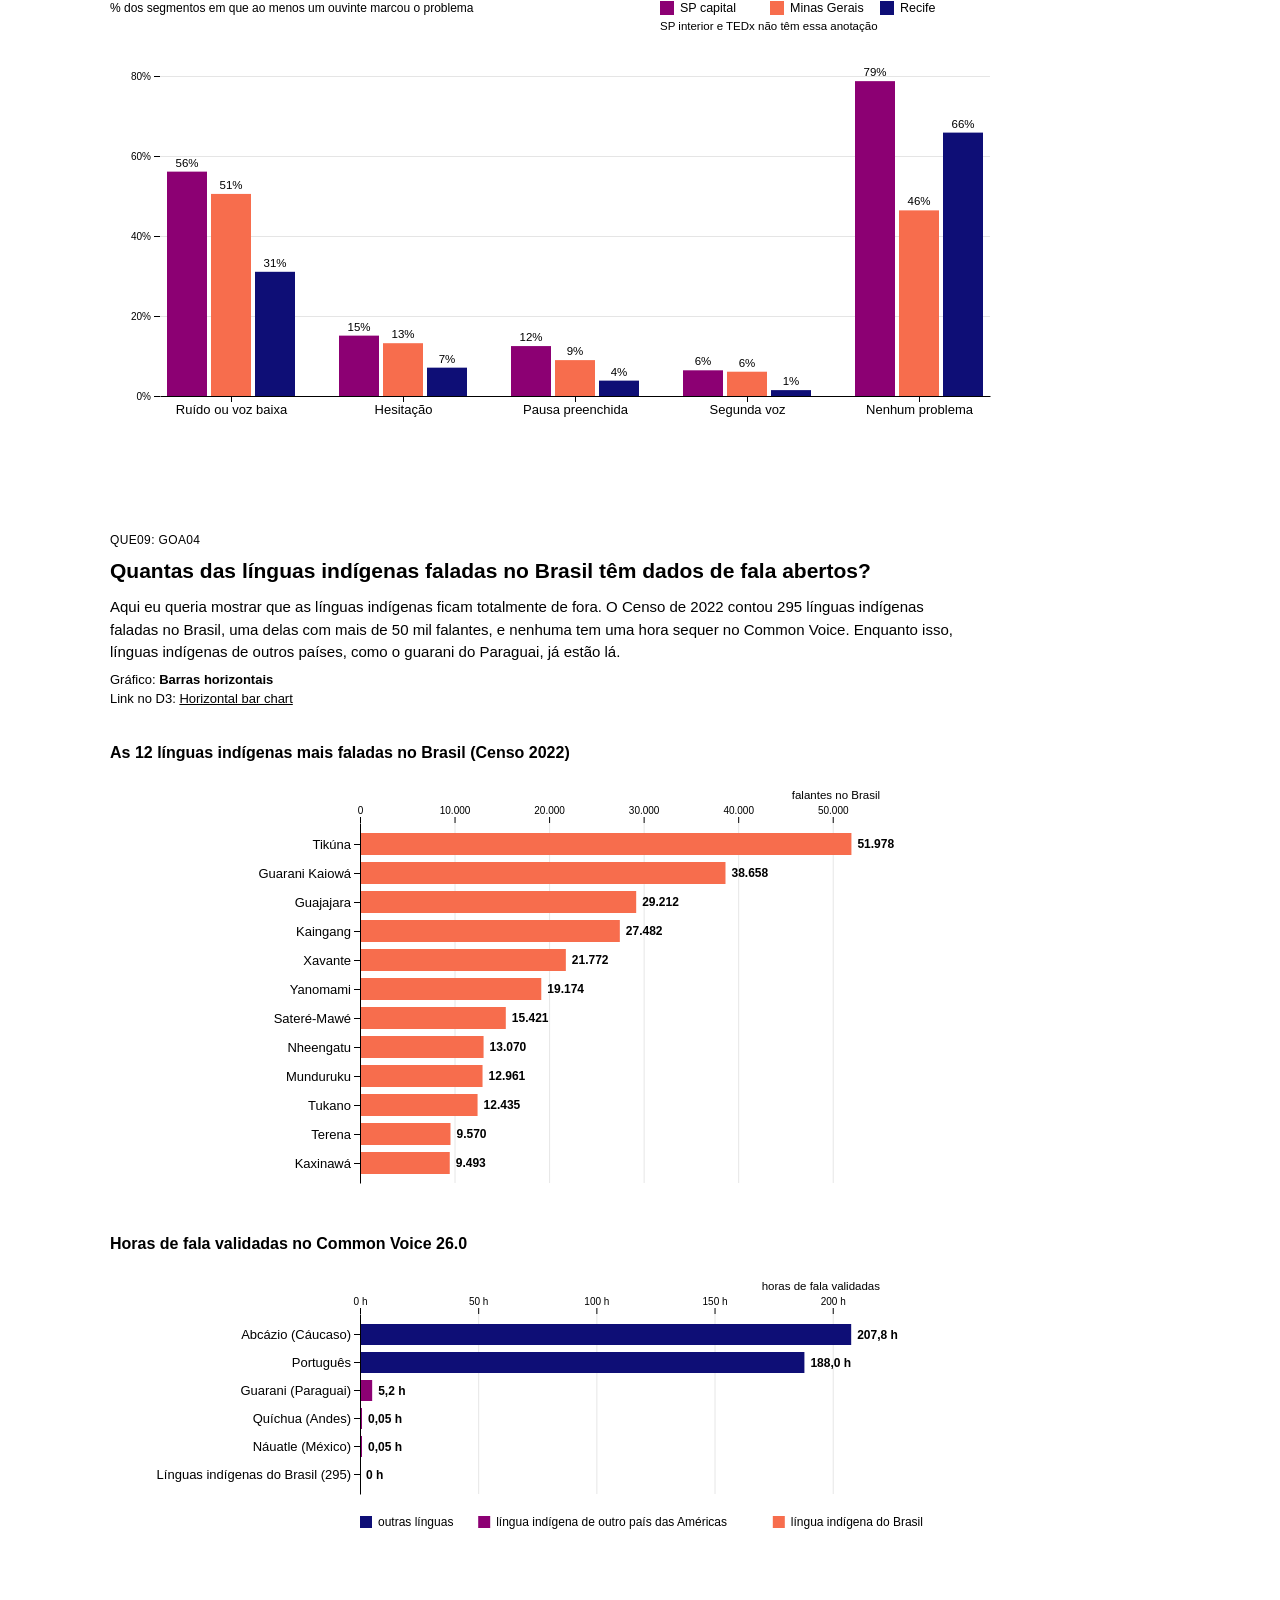
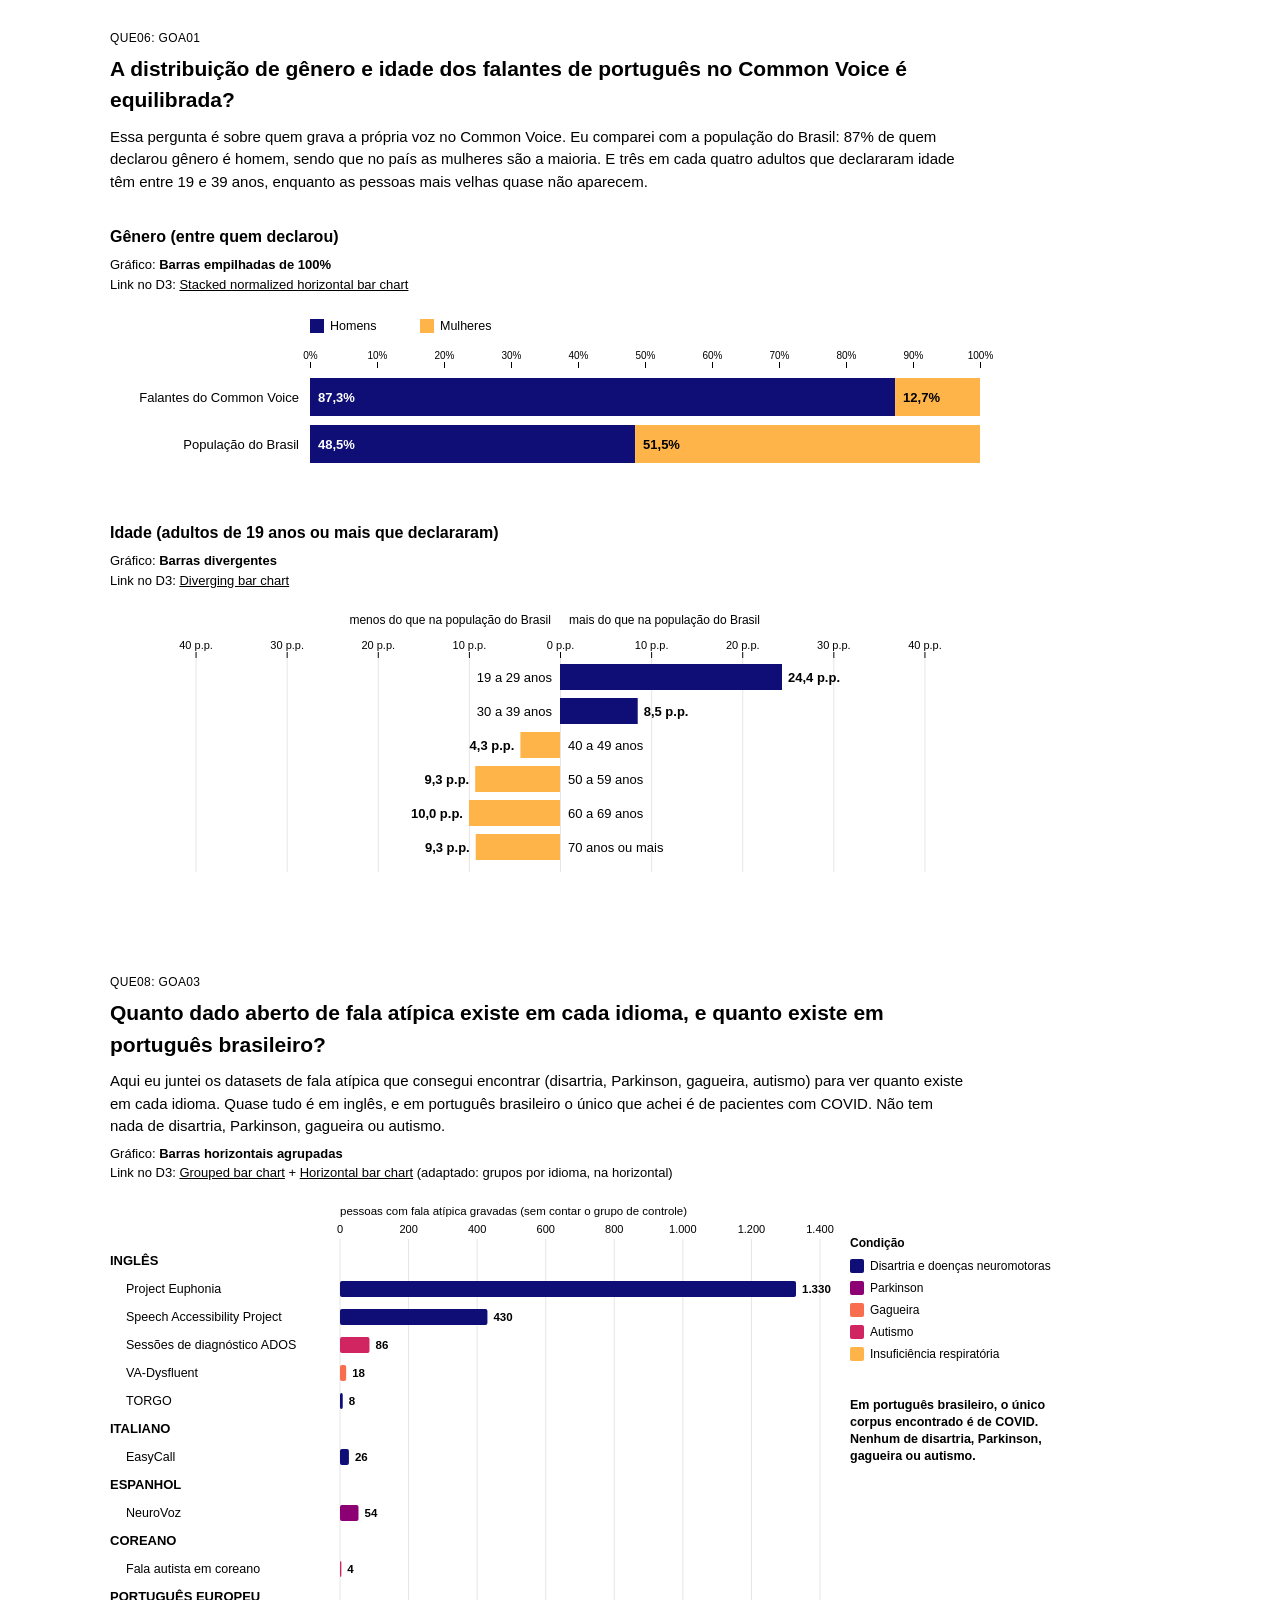
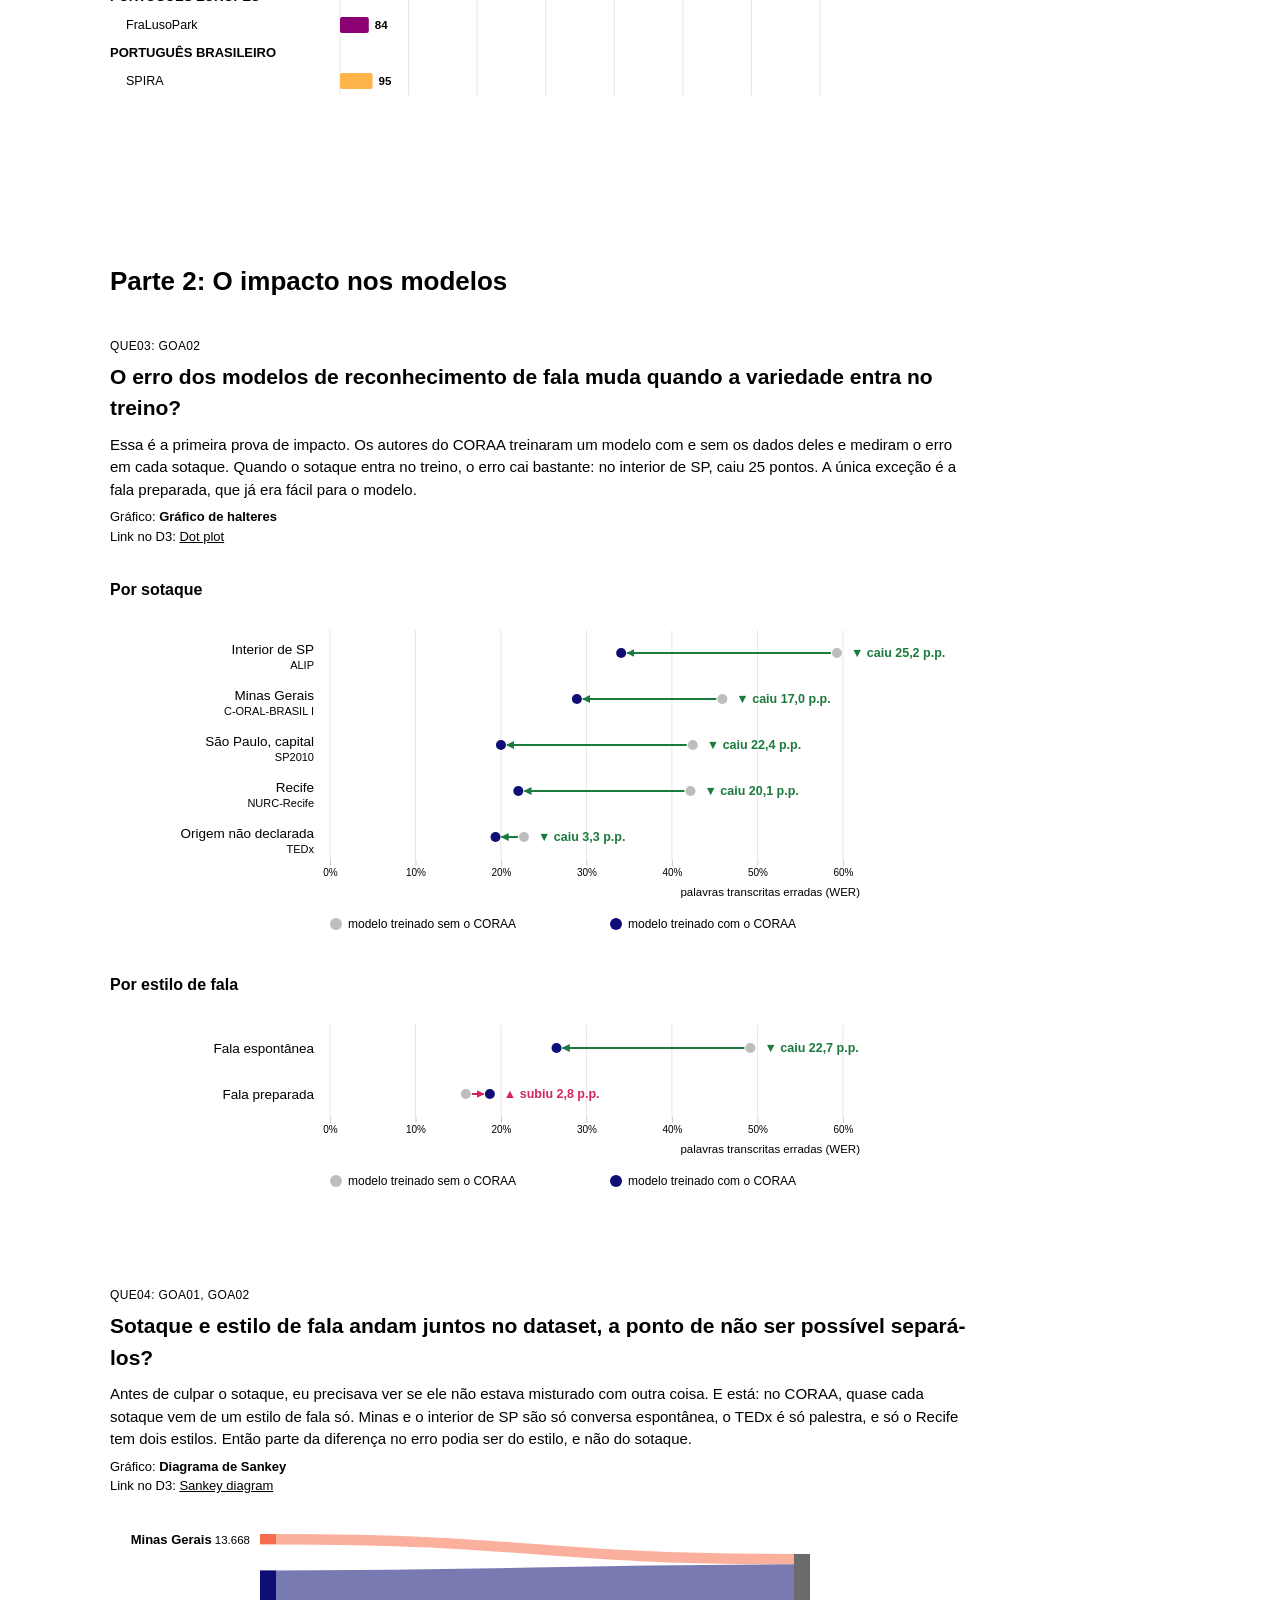
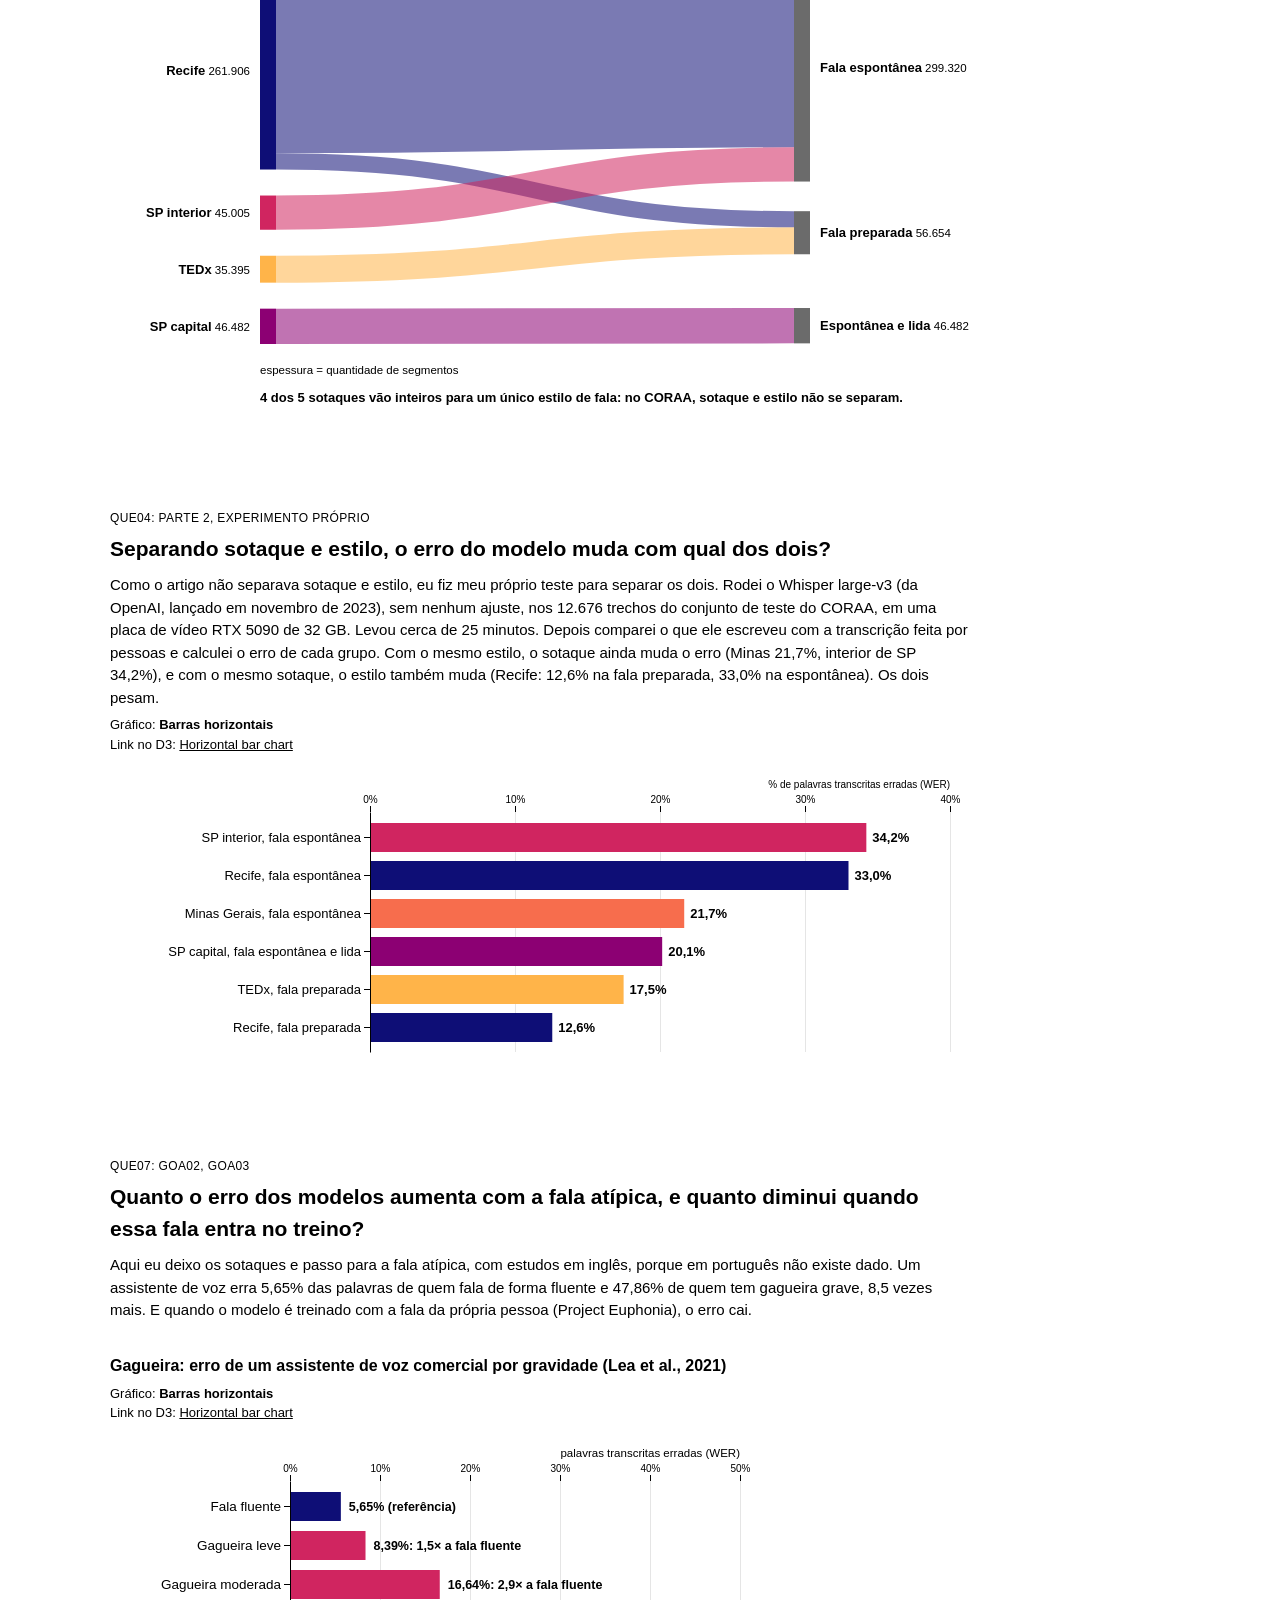
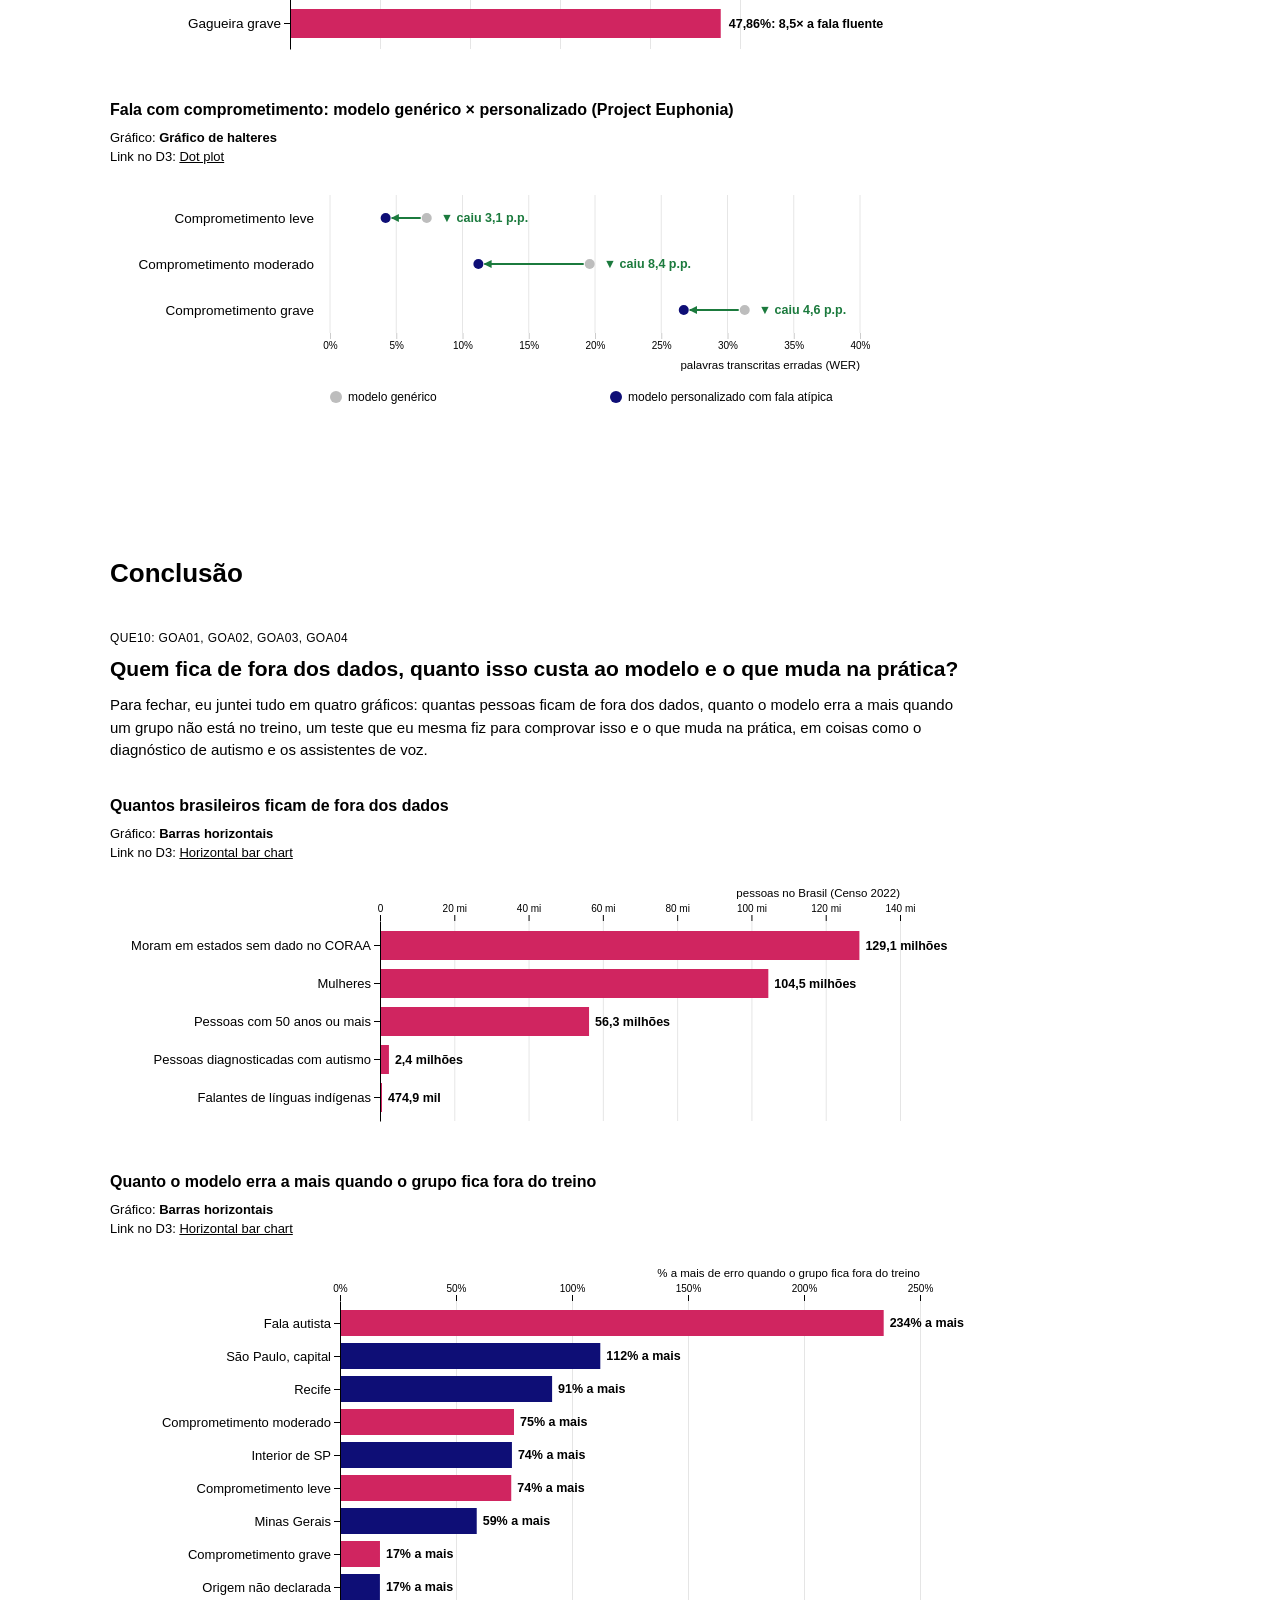
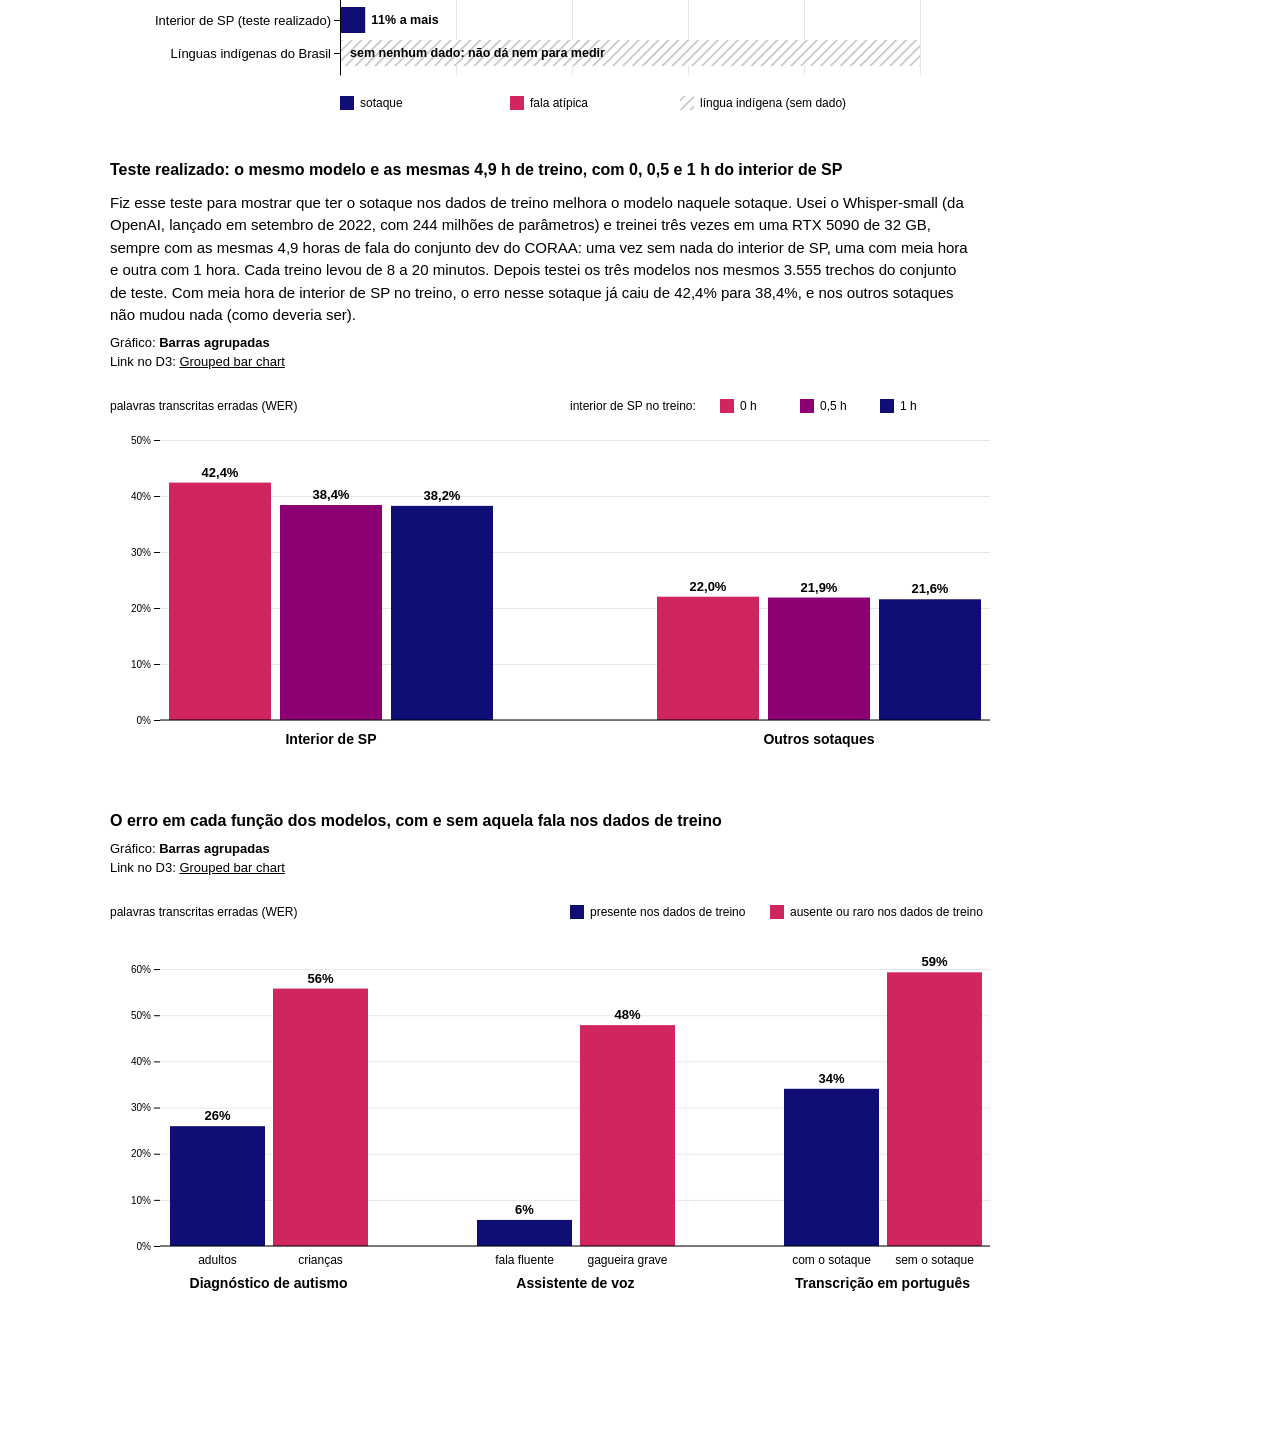
==== commit 8206522d: "Ajusta o tom das explicações de cada pergunta" ====
--- a/index.html
+++ b/index.html
@@ -14,14 +14,14 @@
 
   <section id="q01"><div class="etiqueta">QUE01: GOA01</div>
     <h2>Quantas variedades do português brasileiro são descritas, e quantas o dataset distingue?</h2>
-    <p class="explicacao">Aqui eu quis mostrar o tamanho do problema logo de cara. Nessa classificação, o português brasileiro tem 16 dialetos e 44 subdialetos, e o CORAA, que é um dos maiores datasets abertos de fala em português, só cobre 4 subdialetos. Dá pra clicar em cada parte pra abrir os dialetos e ver o que ficou de fora.</p>
+    <p class="explicacao">Aqui eu quis mostrar o tamanho do problema. Nessa classificação, o português brasileiro tem 16 dialetos e 44 subdialetos, e o CORAA, que é um dos maiores datasets abertos de fala em português, só cobre 4 subdialetos. Dá para clicar em cada parte para abrir os dialetos e ver o que ficou de fora.</p>
     <p class="tipo">Gráfico: <strong>Sunburst zoomável</strong><br>Link no D3: <a href="https://observablehq.com/@d3/zoomable-sunburst" target="_blank">Zoomable sunburst</a></p>
     <div class="grafico" id="g01"></div>
   </section>
 
   <section id="q01b"><div class="etiqueta">QUE01: versão estática</div>
     <h2>Quantas variedades do português brasileiro são descritas, e quantas o dataset distingue? (versão estática)</h2>
-    <p class="explicacao">É a mesma informação do gráfico de cima, só que sem precisar clicar, pra caber num slide. Tudo que está em cinza não tem nenhum registro no dataset.</p>
+    <p class="explicacao">É a mesma informação do gráfico de cima, só que sem precisar clicar, para caber em um slide. Tudo que está em cinza não tem nenhum registro no dataset.</p>
     <p class="tipo">Gráfico: <strong>Sunburst</strong><br>Link no D3: <a href="https://observablehq.com/@d3/sunburst/2" target="_blank">Sunburst</a></p>
     <div class="grafico" id="g01b"></div>
   </section>
@@ -35,14 +35,14 @@
 
   <section id="q05"><div class="etiqueta">QUE05: GOA02</div>
     <h2>A qualidade do áudio, segundo os ouvintes que validaram o corpus, é a mesma entre as variedades?</h2>
-    <p class="explicacao">Mesmo pros sotaques que estão no dataset, eu quis ver se o áudio tem a mesma qualidade. As pessoas que validaram o CORAA marcavam problemas como ruído e hesitação, e São Paulo e Minas têm bem mais ruído marcado que Recife. Ou seja, não basta estar no dado: a qualidade do que entra também muda de um lugar pro outro.</p>
+    <p class="explicacao">Mesmo para os sotaques que estão no dataset, eu quis ver se o áudio tem a mesma qualidade. As pessoas que validaram o CORAA marcavam problemas como ruído e hesitação, e São Paulo e Minas têm bem mais ruído marcado que Recife. Ou seja, não basta estar no dado: a qualidade do que entra também muda de um lugar para o outro.</p>
     <p class="tipo">Gráfico: <strong>Barras agrupadas</strong><br>Link no D3: <a href="https://observablehq.com/@d3/grouped-bar-chart/2" target="_blank">Grouped bar chart</a></p>
     <div class="grafico" id="g05"></div>
   </section>
 
   <section id="q09"><div class="etiqueta">QUE09: GOA04</div>
     <h2>Quantas das línguas indígenas faladas no Brasil têm dados de fala abertos?</h2>
-    <p class="explicacao">Aqui eu queria mostrar que as línguas indígenas nem entram na conversa. O Censo de 2022 contou 295 línguas indígenas faladas no Brasil, uma delas com mais de 50 mil falantes, e nenhuma tem uma hora sequer no Common Voice. Enquanto isso, línguas indígenas de outros países, como o guarani do Paraguai, já estão lá.</p>
+    <p class="explicacao">Aqui eu queria mostrar que as línguas indígenas ficam totalmente de fora. O Censo de 2022 contou 295 línguas indígenas faladas no Brasil, uma delas com mais de 50 mil falantes, e nenhuma tem uma hora sequer no Common Voice. Enquanto isso, línguas indígenas de outros países, como o guarani do Paraguai, já estão lá.</p>
     <p class="tipo">Gráfico: <strong>Barras horizontais</strong><br>Link no D3: <a href="https://observablehq.com/@d3/horizontal-bar-chart/2" target="_blank">Horizontal bar chart</a></p>
     <h3>As 12 línguas indígenas mais faladas no Brasil (Censo 2022)</h3>
     <div class="grafico" id="g09a"></div>
@@ -63,7 +63,7 @@
 
   <section id="q08"><div class="etiqueta">QUE08: GOA03</div>
     <h2>Quanto dado aberto de fala atípica existe em cada idioma, e quanto existe em português brasileiro?</h2>
-    <p class="explicacao">Aqui eu juntei os datasets de fala atípica que consegui encontrar (disartria, Parkinson, gagueira, autismo) pra ver quanto existe em cada idioma. Quase tudo é em inglês, e em português brasileiro o único que achei é de pacientes com COVID. Não tem nada de disartria, Parkinson, gagueira ou autismo.</p>
+    <p class="explicacao">Aqui eu juntei os datasets de fala atípica que consegui encontrar (disartria, Parkinson, gagueira, autismo) para ver quanto existe em cada idioma. Quase tudo é em inglês, e em português brasileiro o único que achei é de pacientes com COVID. Não tem nada de disartria, Parkinson, gagueira ou autismo.</p>
     <p class="tipo">Gráfico: <strong>Barras horizontais agrupadas</strong><br>Link no D3: <a href="https://observablehq.com/@d3/grouped-bar-chart/2" target="_blank">Grouped bar chart</a> + <a href="https://observablehq.com/@d3/horizontal-bar-chart/2" target="_blank">Horizontal bar chart</a> (adaptado: grupos por idioma, na horizontal)</p>
     <div class="grafico" id="g08"></div>
   </section>
@@ -72,7 +72,7 @@
 
   <section id="q03"><div class="etiqueta">QUE03: GOA02</div>
     <h2>O erro dos modelos de reconhecimento de fala muda quando a variedade entra no treino?</h2>
-    <p class="explicacao">Essa é a primeira prova de impacto. Os autores do CORAA treinaram um modelo com e sem os dados deles e mediram o erro em cada sotaque. Quando o sotaque entra no treino, o erro cai bastante: no interior de SP, caiu 25 pontos. A única exceção é a fala preparada, que já era fácil pro modelo.</p>
+    <p class="explicacao">Essa é a primeira prova de impacto. Os autores do CORAA treinaram um modelo com e sem os dados deles e mediram o erro em cada sotaque. Quando o sotaque entra no treino, o erro cai bastante: no interior de SP, caiu 25 pontos. A única exceção é a fala preparada, que já era fácil para o modelo.</p>
     <p class="tipo">Gráfico: <strong>Gráfico de halteres</strong><br>Link no D3: <a href="https://observablehq.com/@d3/dot-plot/2" target="_blank">Dot plot</a></p>
     <h3>Por sotaque</h3>
     <div class="grafico" id="g03a"></div>
@@ -89,14 +89,14 @@
 
   <section id="q04b"><div class="etiqueta">QUE04: parte 2, experimento próprio</div>
     <h2>Separando sotaque e estilo, o erro do modelo muda com qual dos dois?</h2>
-    <p class="explicacao">Como o artigo não separava sotaque e estilo, eu fiz meu próprio teste pra separar os dois. Rodei o Whisper large-v3 (da OpenAI, lançado em novembro de 2023), sem nenhum ajuste, nos 12.676 trechos do conjunto de teste do CORAA, numa placa de vídeo RTX 5090 de 32 GB. Levou uns 25 minutos. Depois comparei o que ele escreveu com a transcrição feita por pessoas e calculei o erro de cada grupo. Com o mesmo estilo, o sotaque ainda muda o erro (Minas 21,7%, interior de SP 34,2%), e com o mesmo sotaque, o estilo também muda (Recife: 12,6% na fala preparada, 33,0% na espontânea). Os dois pesam.</p>
+    <p class="explicacao">Como o artigo não separava sotaque e estilo, eu fiz meu próprio teste para separar os dois. Rodei o Whisper large-v3 (da OpenAI, lançado em novembro de 2023), sem nenhum ajuste, nos 12.676 trechos do conjunto de teste do CORAA, em uma placa de vídeo RTX 5090 de 32 GB. Levou cerca de 25 minutos. Depois comparei o que ele escreveu com a transcrição feita por pessoas e calculei o erro de cada grupo. Com o mesmo estilo, o sotaque ainda muda o erro (Minas 21,7%, interior de SP 34,2%), e com o mesmo sotaque, o estilo também muda (Recife: 12,6% na fala preparada, 33,0% na espontânea). Os dois pesam.</p>
     <p class="tipo">Gráfico: <strong>Barras horizontais</strong><br>Link no D3: <a href="https://observablehq.com/@d3/horizontal-bar-chart/2" target="_blank">Horizontal bar chart</a></p>
     <div class="grafico" id="g04b"></div>
   </section>
 
   <section id="q07"><div class="etiqueta">QUE07: GOA02, GOA03</div>
     <h2>Quanto o erro dos modelos aumenta com a fala atípica, e quanto diminui quando essa fala entra no treino?</h2>
-    <p class="explicacao">Aqui eu saio dos sotaques e vou pra fala atípica, com estudos em inglês, porque em português não existe dado. Um assistente de voz erra 5,65% das palavras de quem fala de forma fluente e 47,86% de quem tem gagueira grave, 8,5 vezes mais. E quando o modelo é treinado com a fala da própria pessoa (Project Euphonia), o erro cai.</p>
+    <p class="explicacao">Aqui eu deixo os sotaques e passo para a fala atípica, com estudos em inglês, porque em português não existe dado. Um assistente de voz erra 5,65% das palavras de quem fala de forma fluente e 47,86% de quem tem gagueira grave, 8,5 vezes mais. E quando o modelo é treinado com a fala da própria pessoa (Project Euphonia), o erro cai.</p>
     <h3>Gagueira: erro de um assistente de voz comercial por gravidade (Lea et al., 2021)</h3>
     <p class="tipo">Gráfico: <strong>Barras horizontais</strong><br>Link no D3: <a href="https://observablehq.com/@d3/horizontal-bar-chart/2" target="_blank">Horizontal bar chart</a></p>
     <div class="grafico" id="g07a"></div>
@@ -109,7 +109,7 @@
 
   <section id="q10"><div class="etiqueta">QUE10: GOA01, GOA02, GOA03, GOA04</div>
     <h2>Quem fica de fora dos dados, quanto isso custa ao modelo e o que muda na prática?</h2>
-    <p class="explicacao">Pra fechar, eu juntei tudo em quatro gráficos: quantas pessoas ficam de fora dos dados, quanto o modelo erra a mais quando um grupo não está no treino, um teste que eu mesma fiz pra comprovar isso e o que muda na prática, em coisas como o diagnóstico de autismo e os assistentes de voz.</p>
+    <p class="explicacao">Para fechar, eu juntei tudo em quatro gráficos: quantas pessoas ficam de fora dos dados, quanto o modelo erra a mais quando um grupo não está no treino, um teste que eu mesma fiz para comprovar isso e o que muda na prática, em coisas como o diagnóstico de autismo e os assistentes de voz.</p>
     <h3>Quantos brasileiros ficam de fora dos dados</h3>
     <p class="tipo">Gráfico: <strong>Barras horizontais</strong><br>Link no D3: <a href="https://observablehq.com/@d3/horizontal-bar-chart/2" target="_blank">Horizontal bar chart</a></p>
     <div class="grafico" id="g10a"></div>
@@ -117,7 +117,7 @@
     <p class="tipo">Gráfico: <strong>Barras horizontais</strong><br>Link no D3: <a href="https://observablehq.com/@d3/horizontal-bar-chart/2" target="_blank">Horizontal bar chart</a></p>
     <div class="grafico" id="g10b"></div>
     <h3>Teste realizado: o mesmo modelo e as mesmas 4,9 h de treino, com 0, 0,5 e 1 h do interior de SP</h3>
-    <p class="explicacao">Fiz esse teste pra mostrar, com as minhas próprias mãos, que ter o sotaque nos dados de treino melhora o modelo naquele sotaque. Peguei o Whisper-small (da OpenAI, lançado em setembro de 2022, com 244 milhões de parâmetros) e treinei três vezes numa RTX 5090 de 32 GB, sempre com as mesmas 4,9 horas de fala do conjunto dev do CORAA: uma vez sem nada do interior de SP, uma com meia hora e outra com 1 hora. Cada treino levou de 8 a 20 minutos. Depois testei os três modelos nos mesmos 3.555 trechos do conjunto de teste. Com meia hora de interior de SP no treino, o erro nesse sotaque já caiu de 42,4% pra 38,4%, e nos outros sotaques não mudou nada.</p>
+    <p class="explicacao">Fiz esse teste para mostrar que ter o sotaque nos dados de treino melhora o modelo naquele sotaque. Usei o Whisper-small (da OpenAI, lançado em setembro de 2022, com 244 milhões de parâmetros) e treinei três vezes em uma RTX 5090 de 32 GB, sempre com as mesmas 4,9 horas de fala do conjunto dev do CORAA: uma vez sem nada do interior de SP, uma com meia hora e outra com 1 hora. Cada treino levou de 8 a 20 minutos. Depois testei os três modelos nos mesmos 3.555 trechos do conjunto de teste. Com meia hora de interior de SP no treino, o erro nesse sotaque já caiu de 42,4% para 38,4%, e nos outros sotaques não mudou nada (como deveria ser).</p>
     <p class="tipo">Gráfico: <strong>Barras agrupadas</strong><br>Link no D3: <a href="https://observablehq.com/@d3/grouped-bar-chart/2" target="_blank">Grouped bar chart</a></p>
     <div class="grafico" id="g10d"></div>
     <h3>O erro em cada função dos modelos, com e sem aquela fala nos dados de treino</h3>
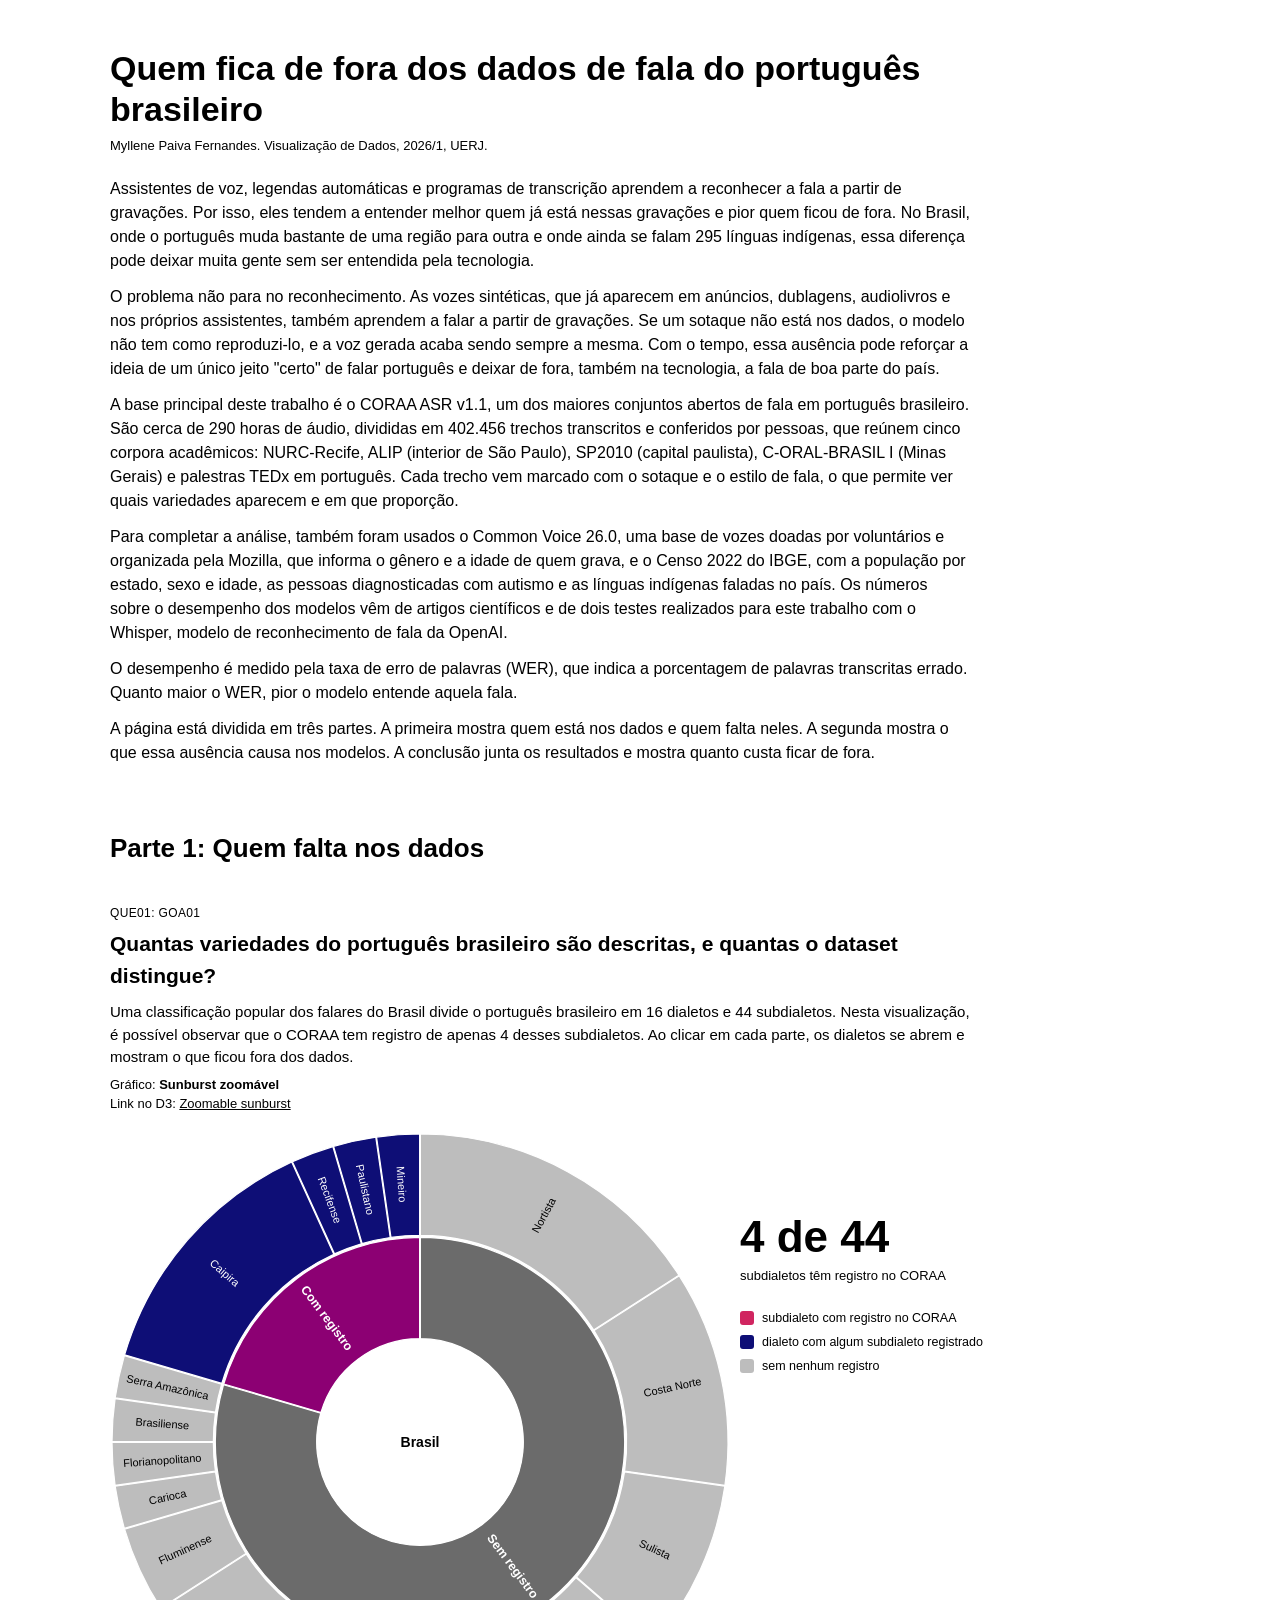
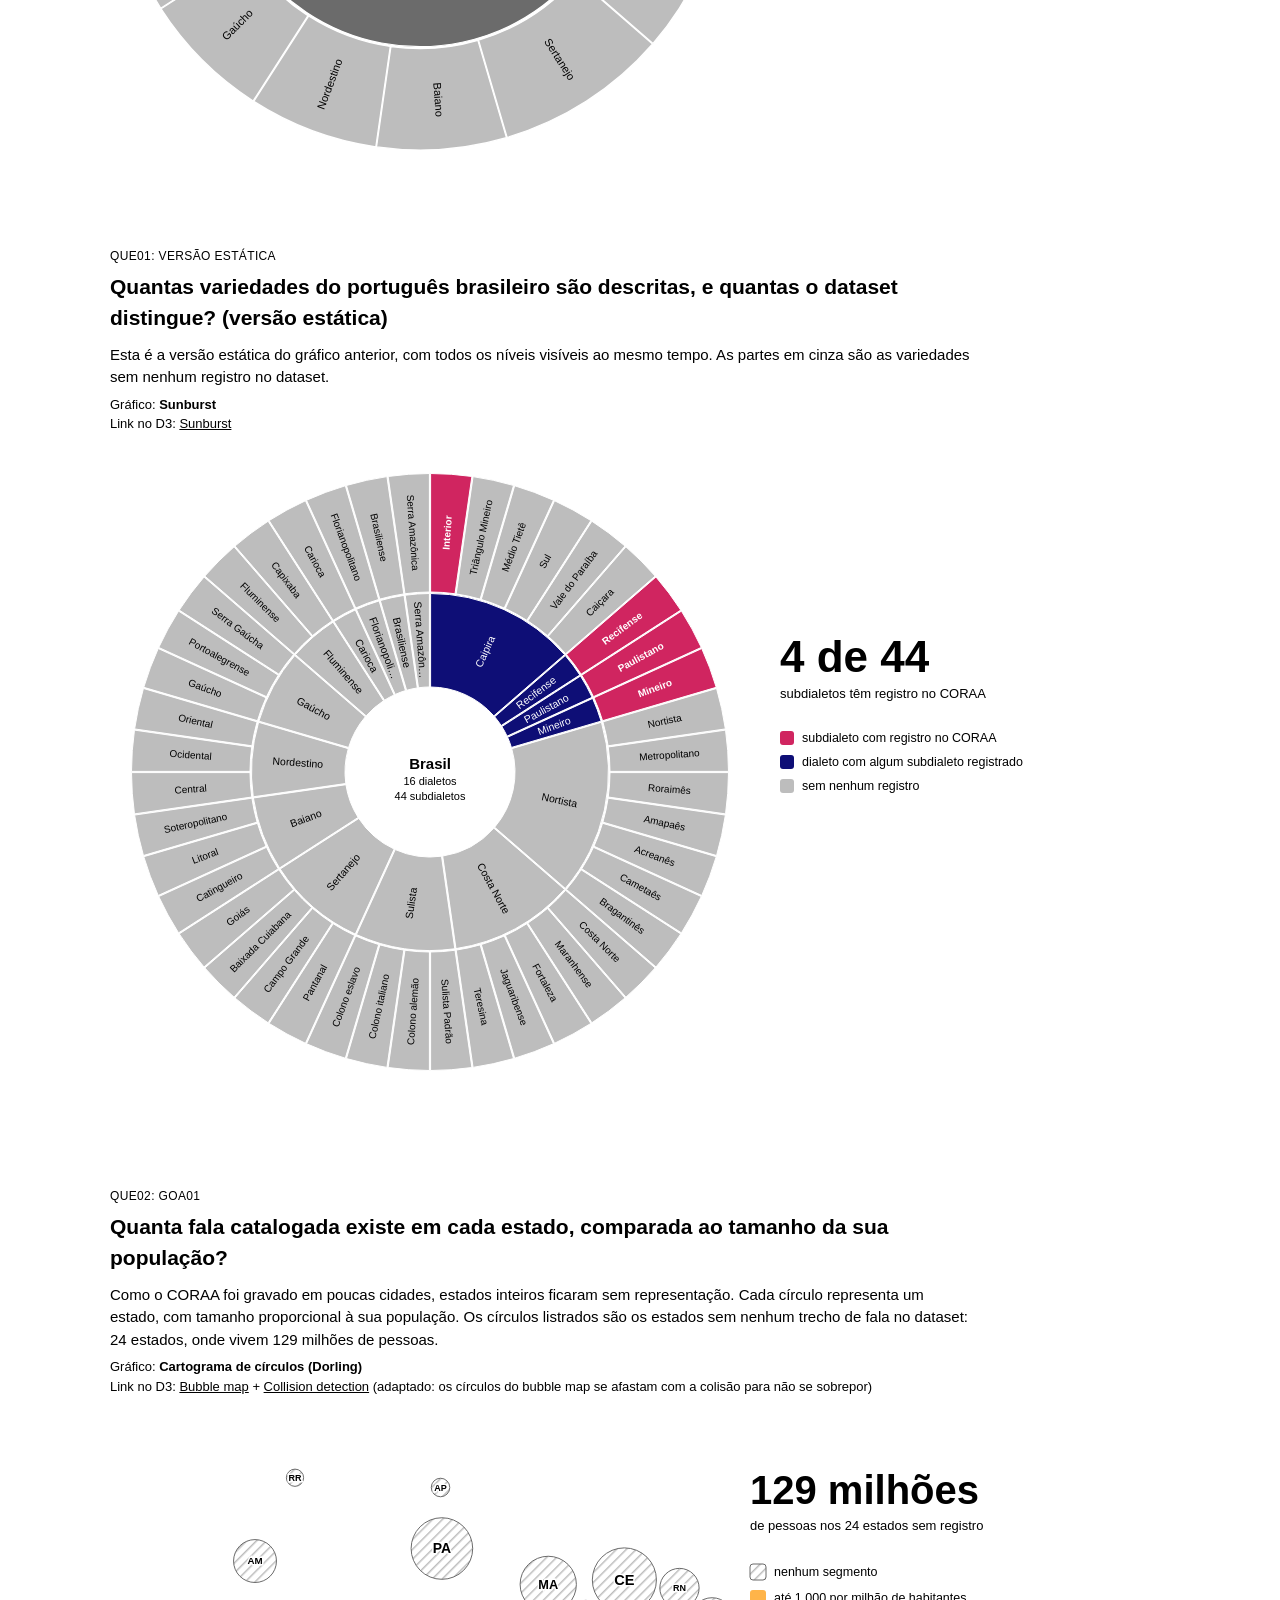
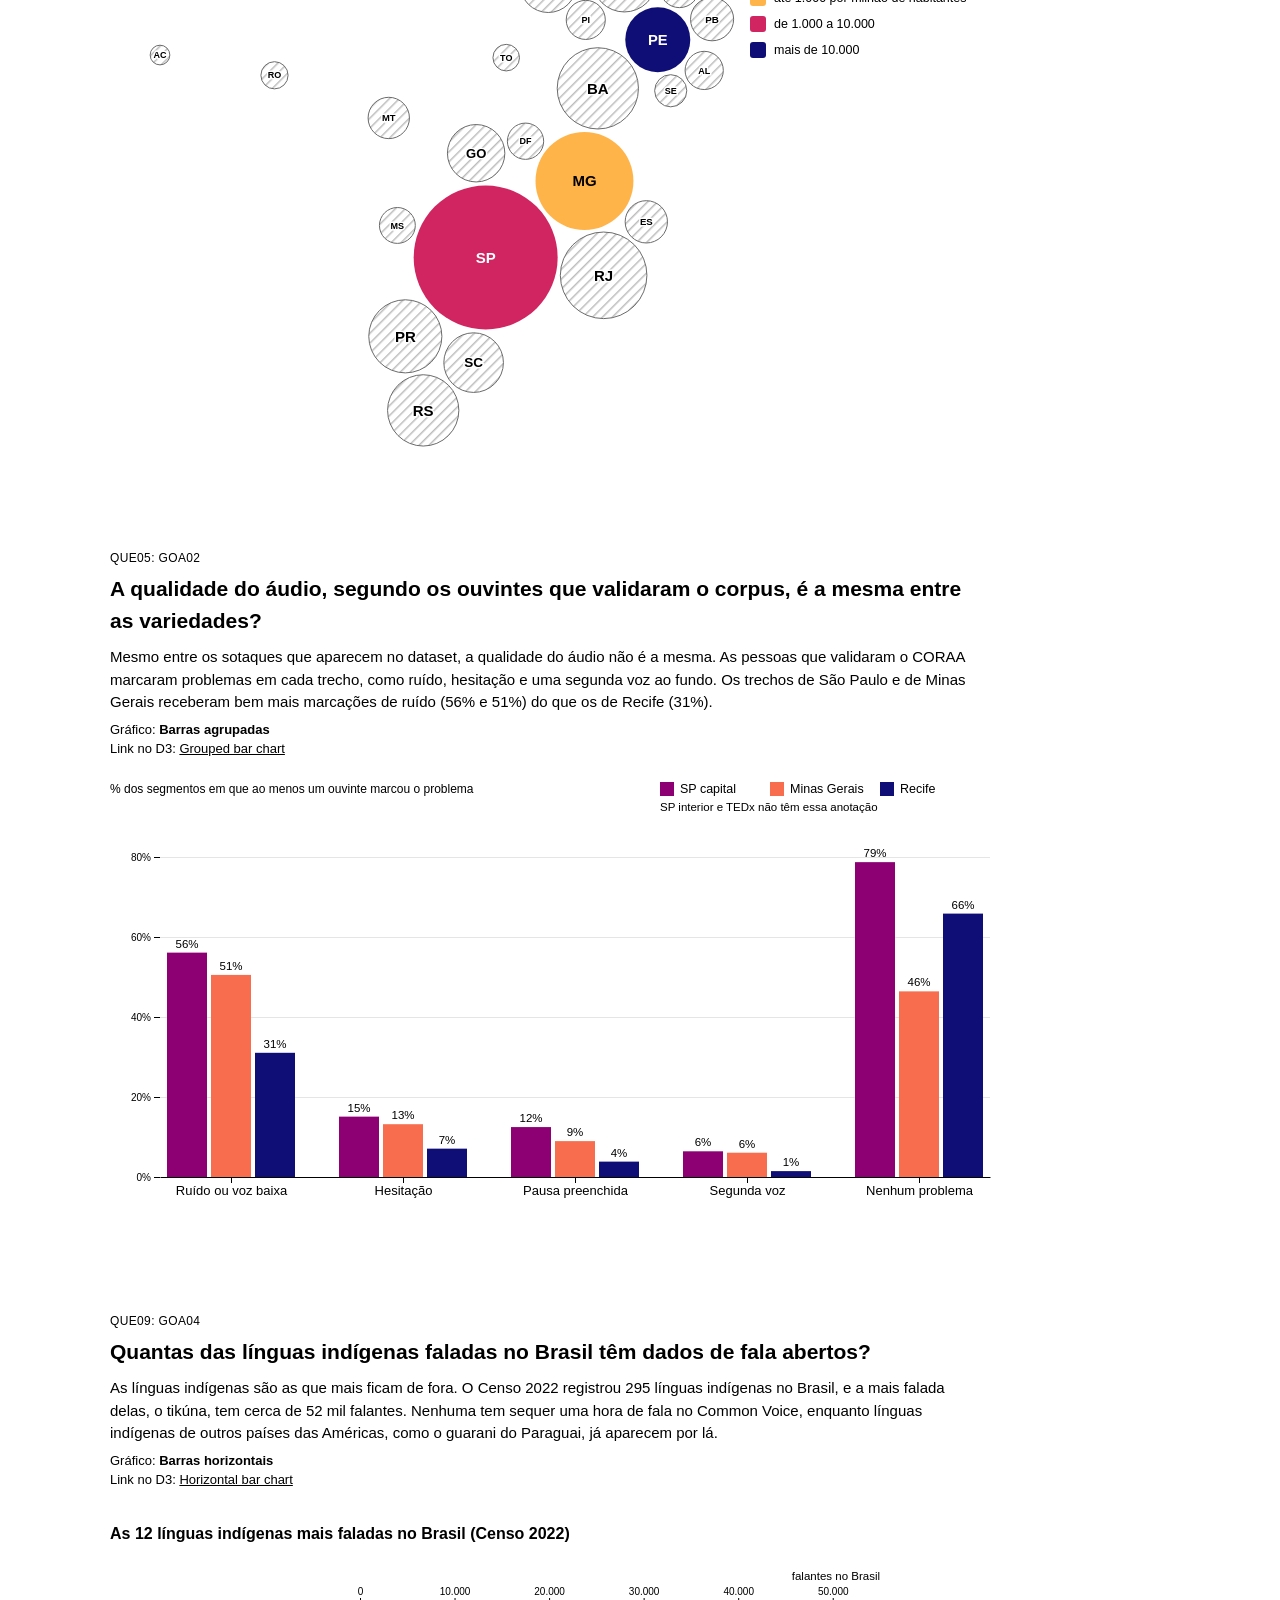
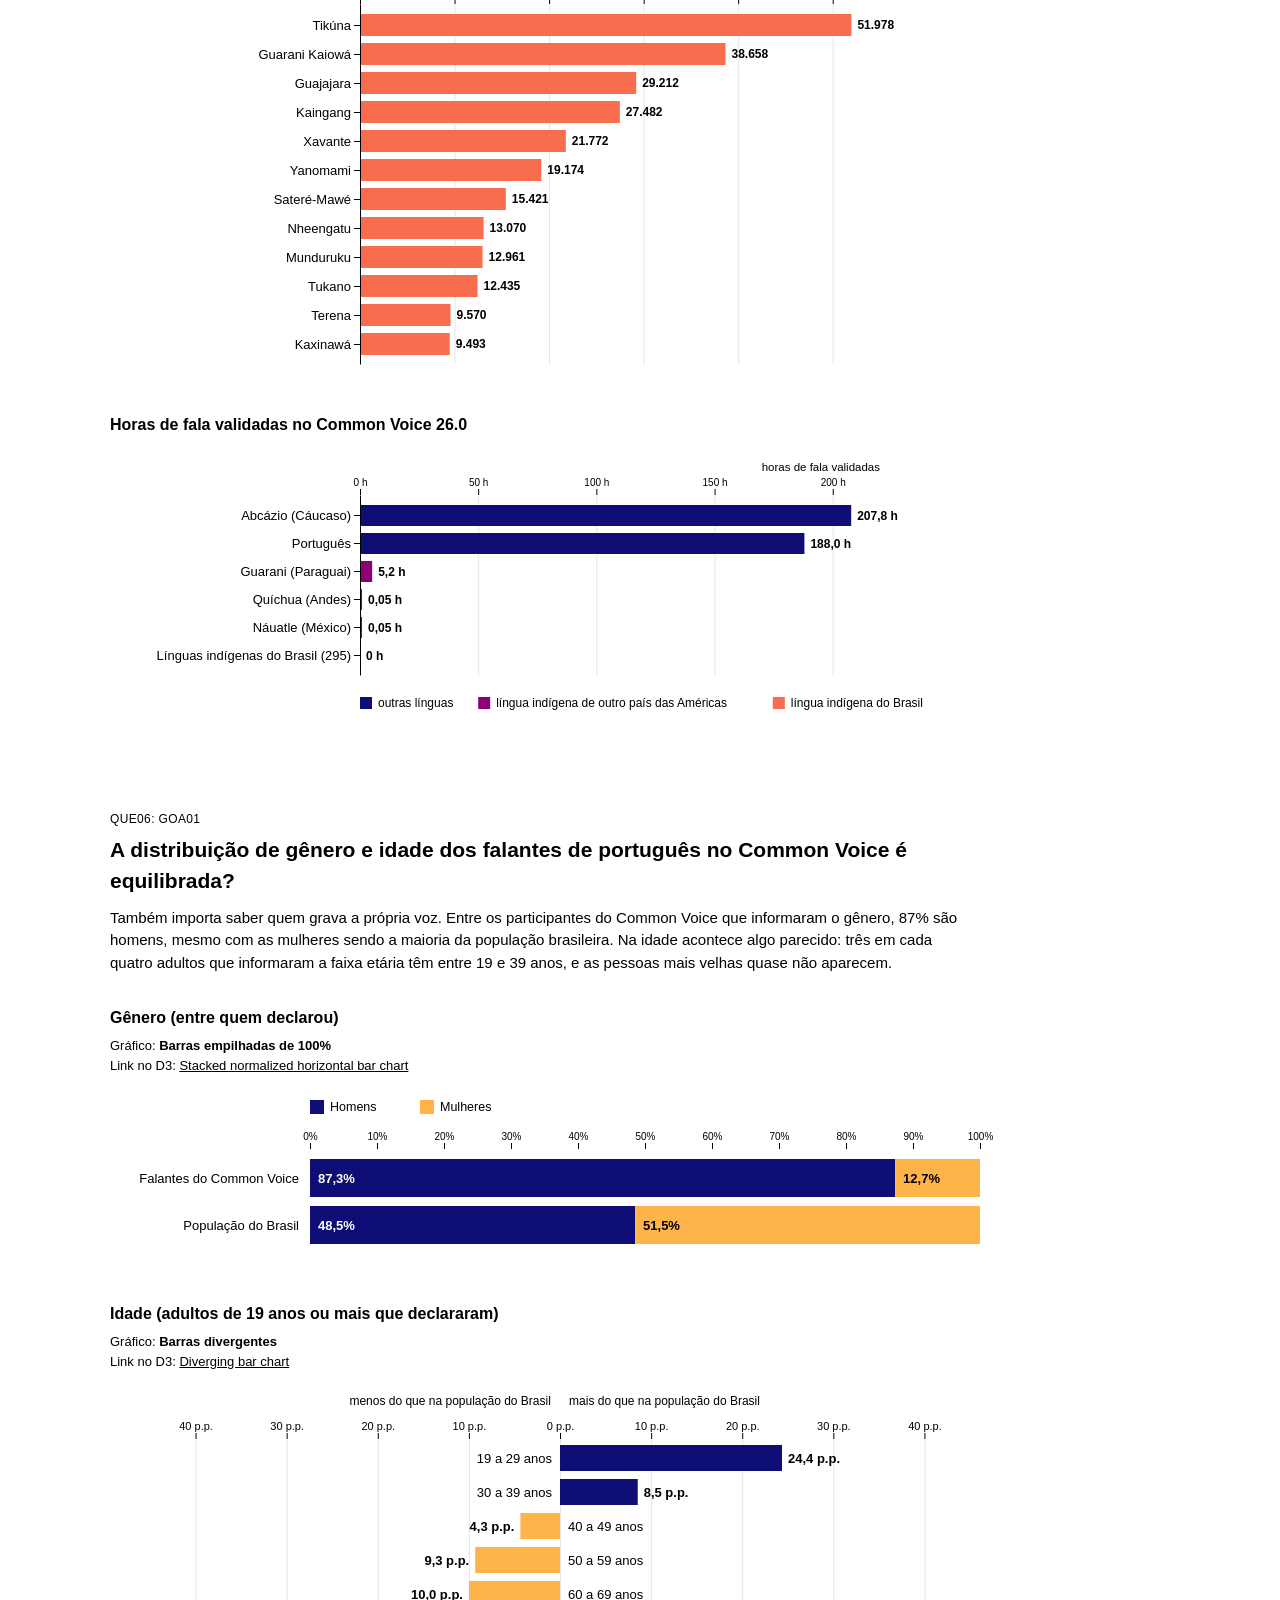
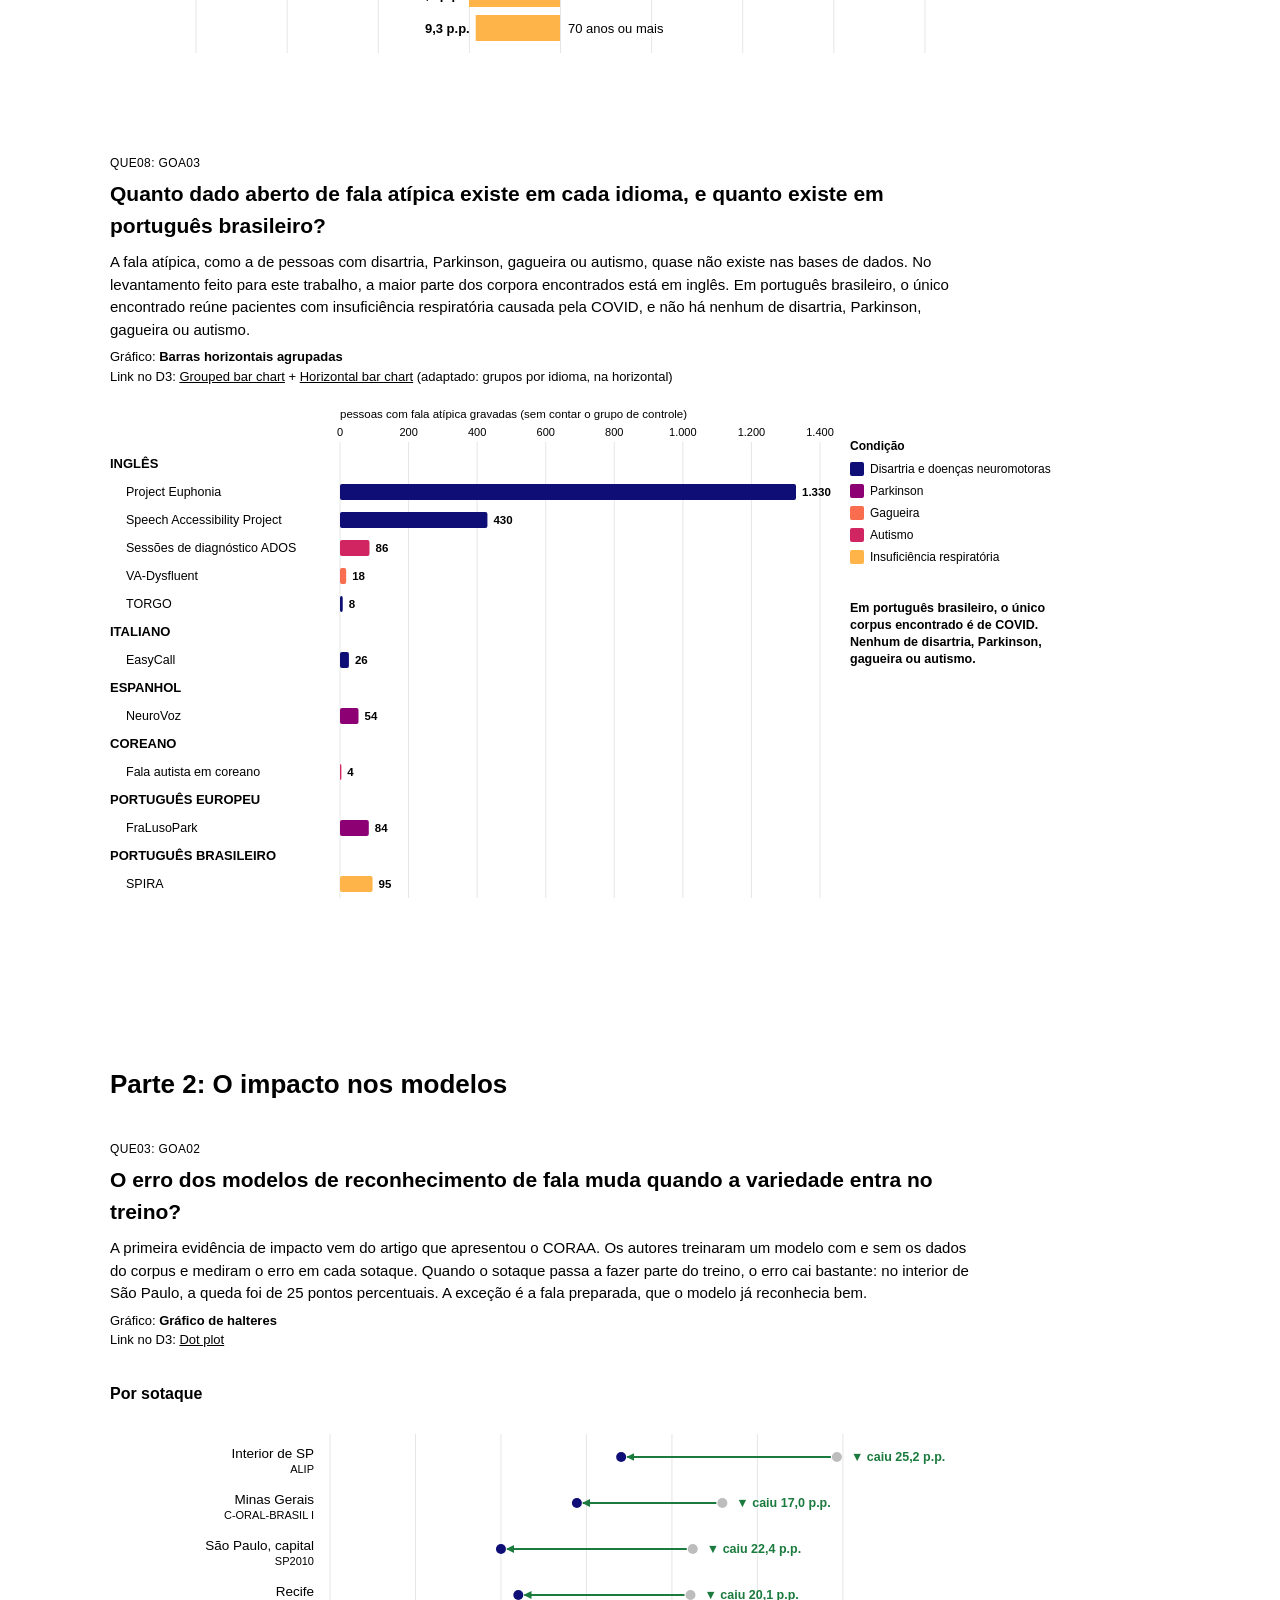
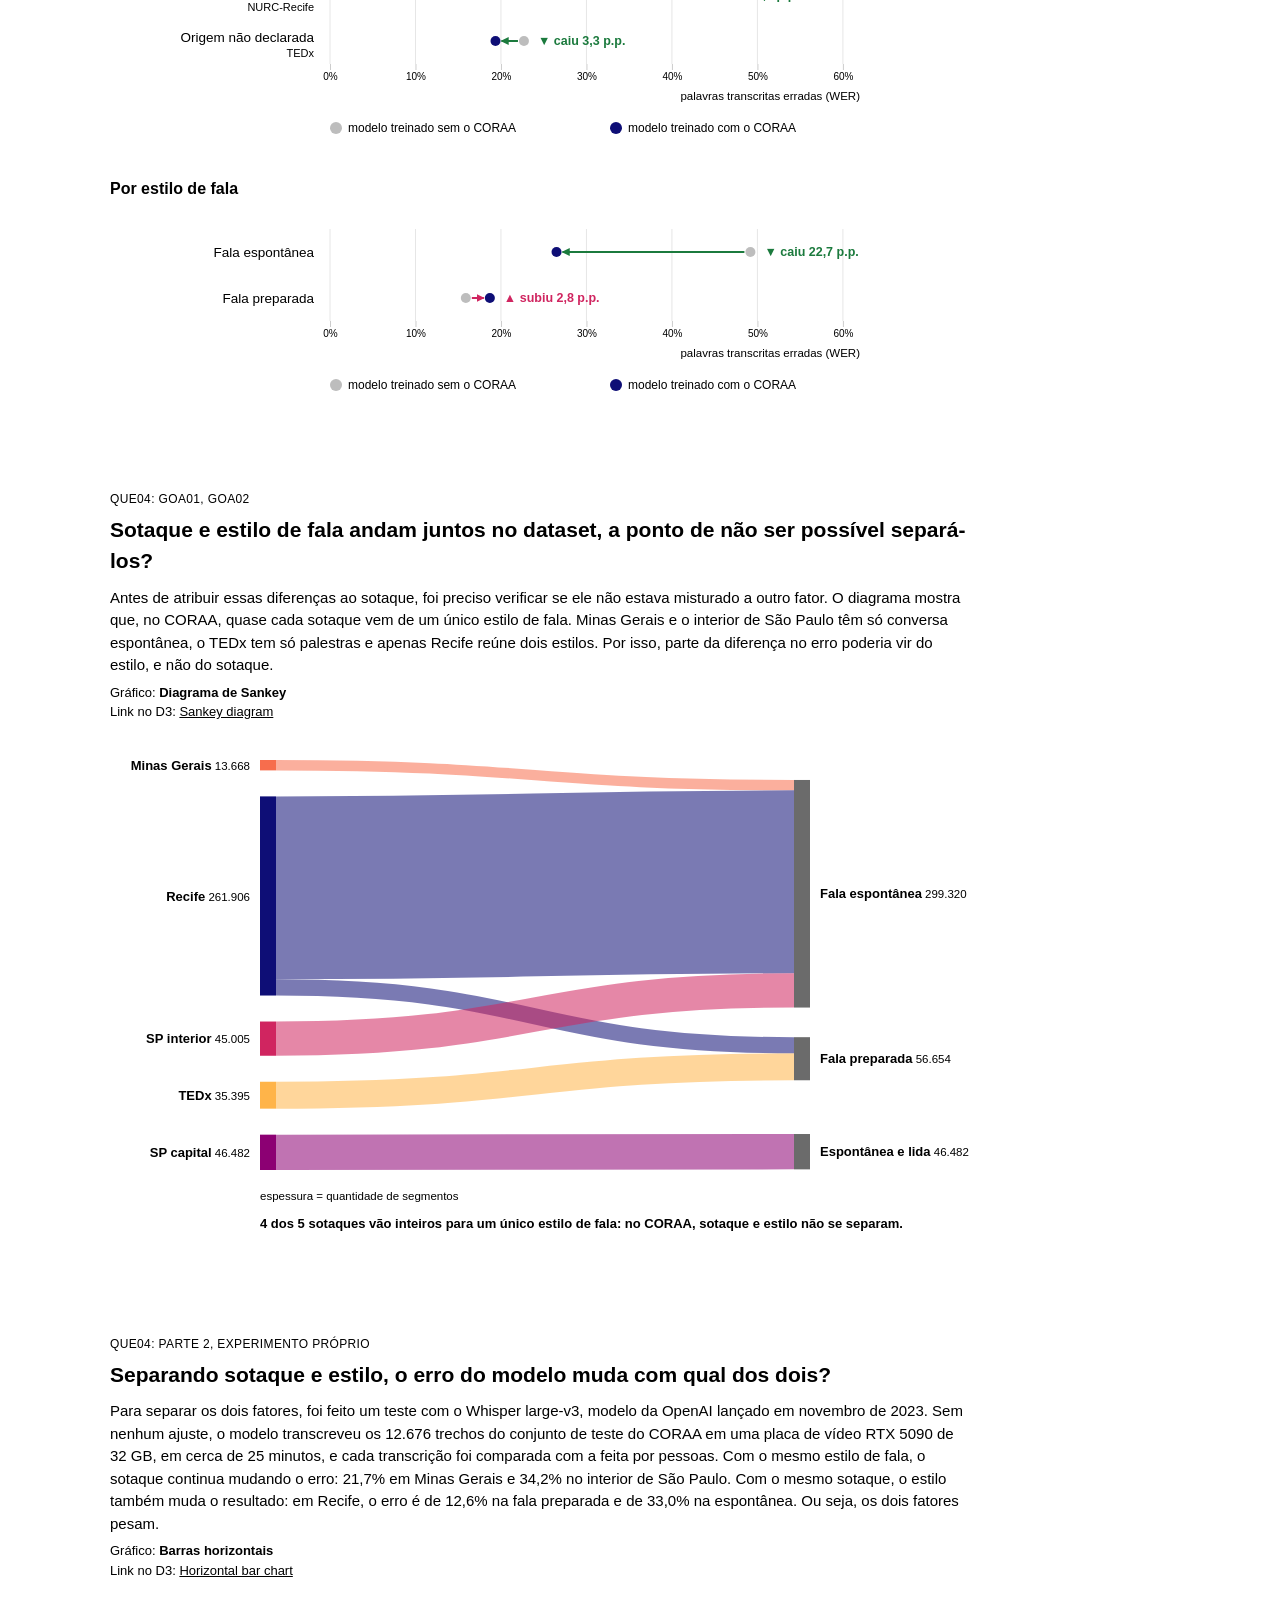
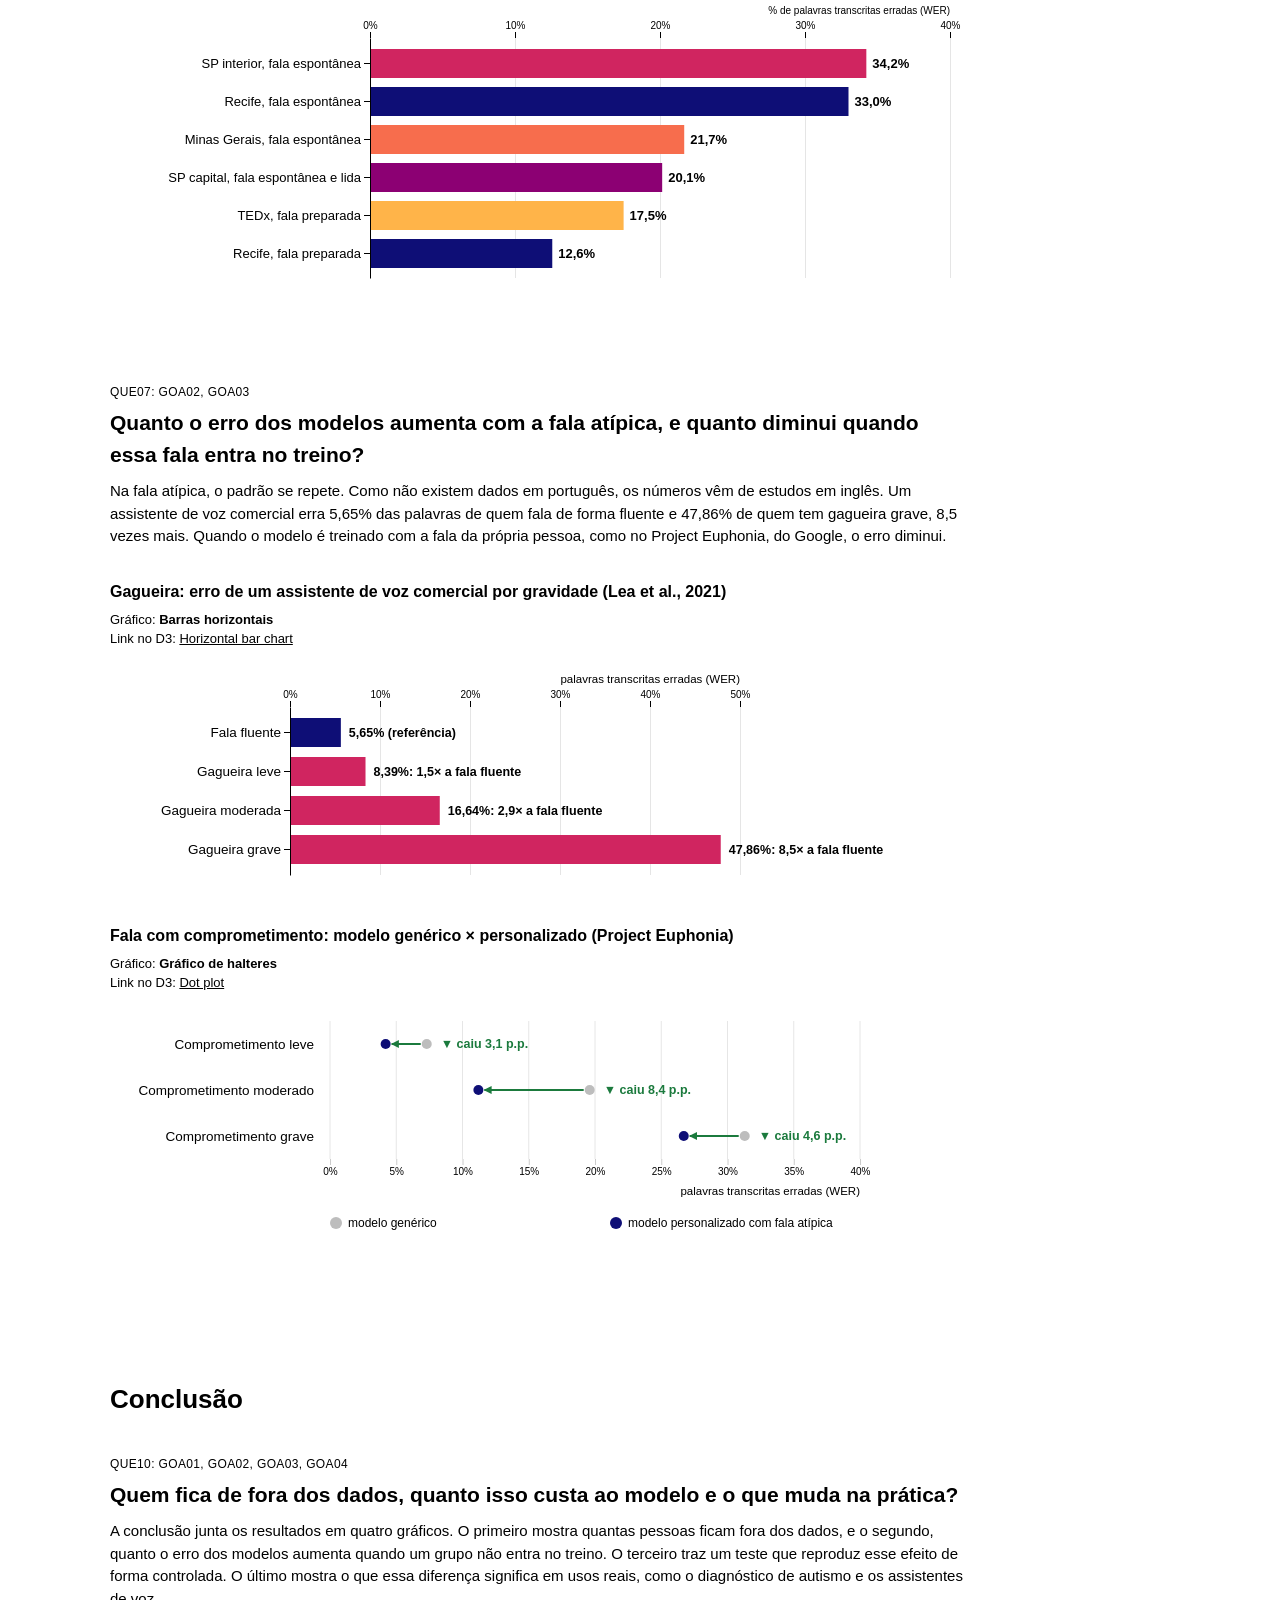
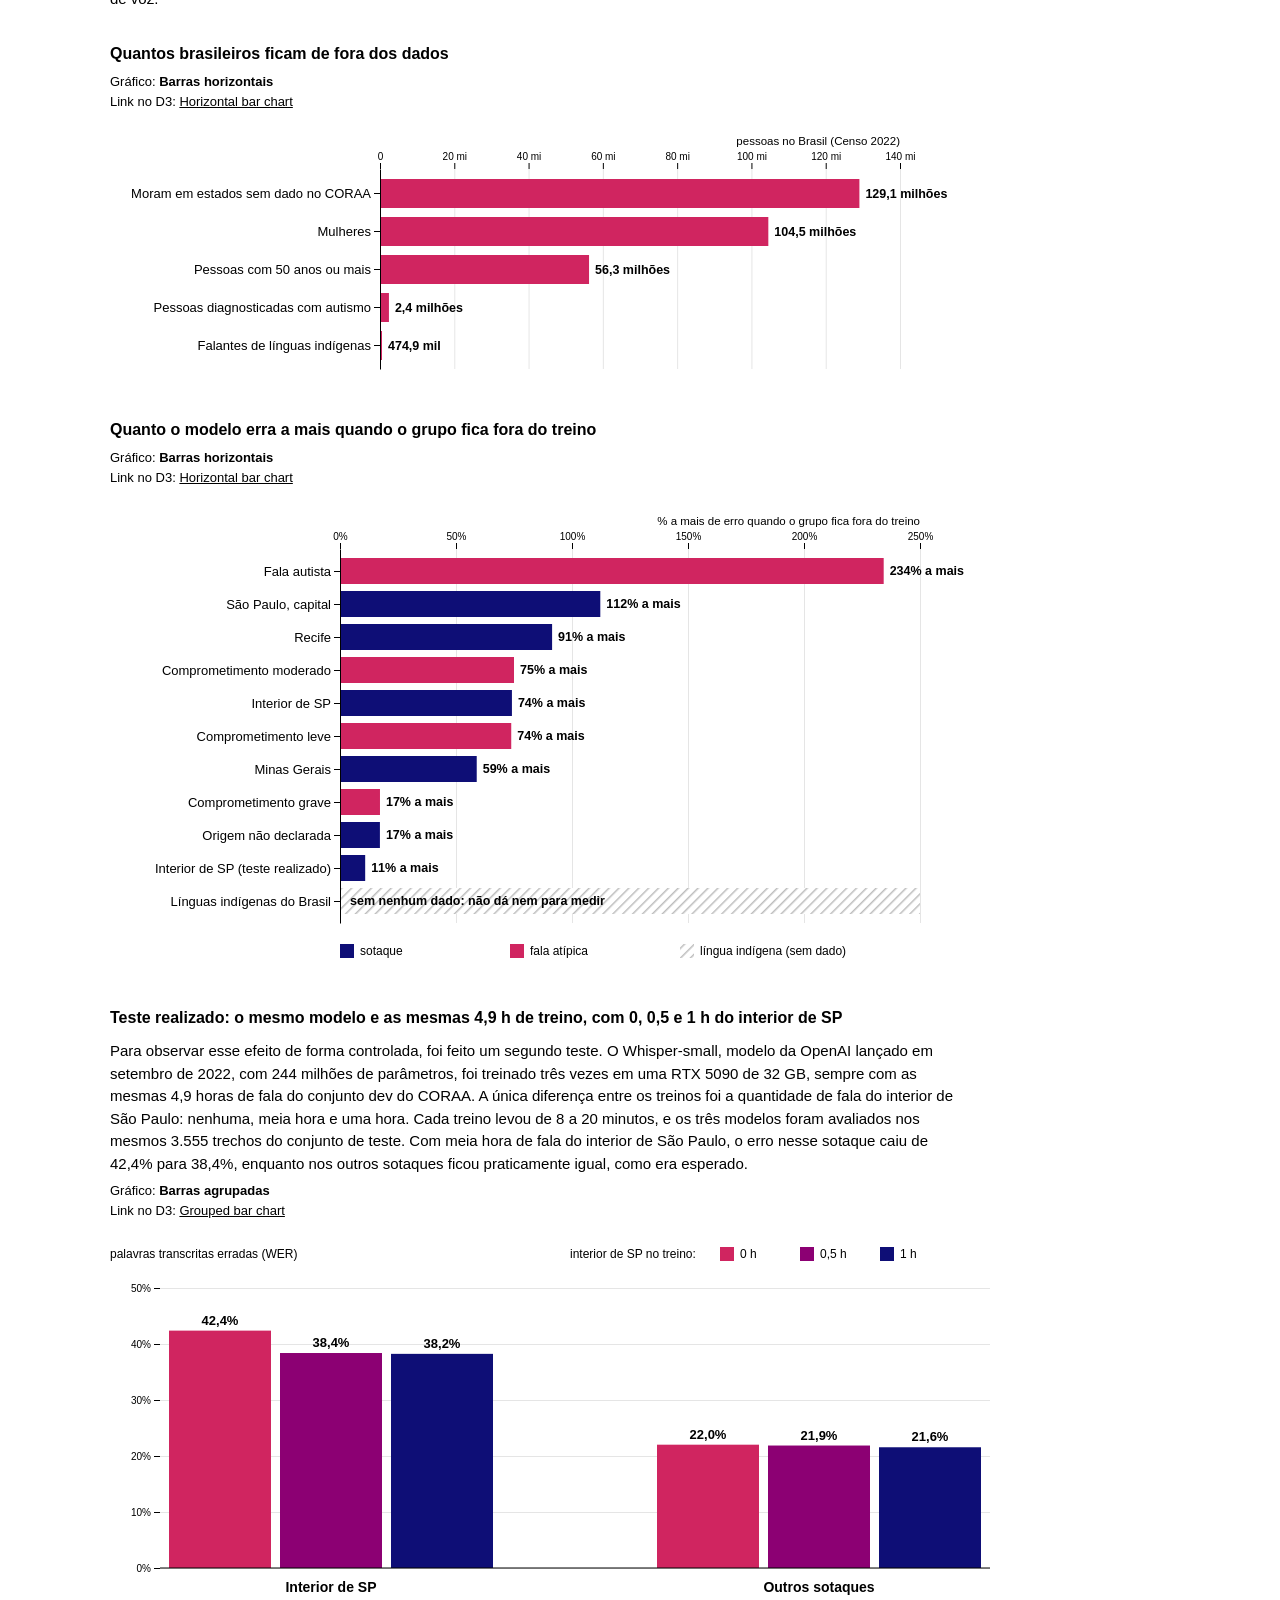
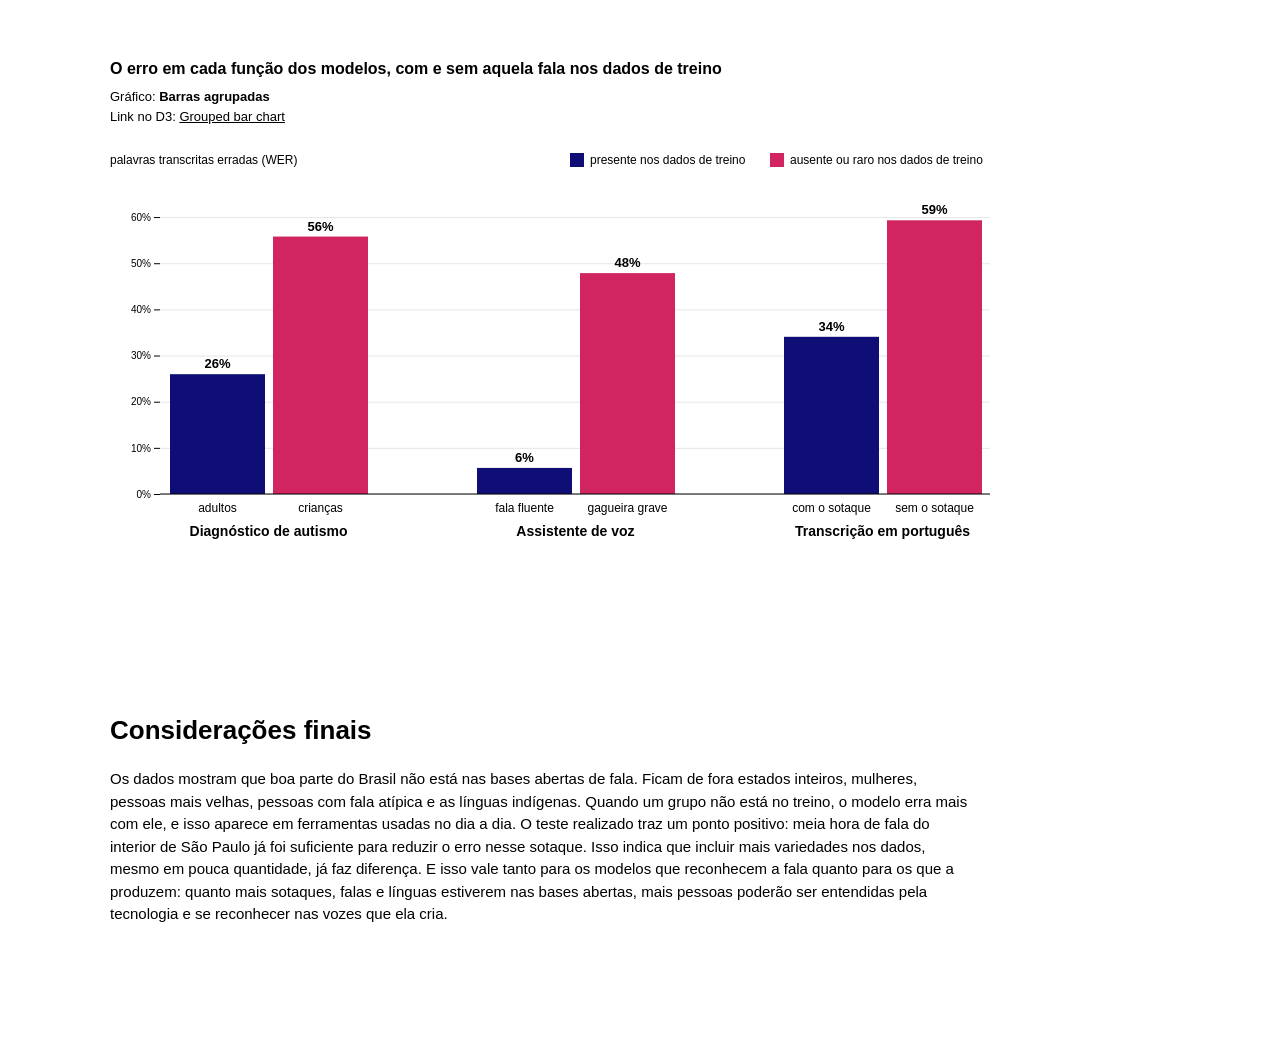
==== commit 85507972: "Adiciona título, introdução e fechamento e reescreve as explicações em tom de narrativa" ====
--- a/index.html
+++ b/index.html
@@ -3,46 +3,57 @@
 <head>
 <meta charset="utf-8">
 <meta name="viewport" content="width=device-width, initial-scale=1">
-<title>Vozes no dado</title>
+<title>Quem fica de fora dos dados de fala do português brasileiro</title>
 <link rel="stylesheet" href="estilo.css">
 <script src="lib/d3.min.js"></script>
 <script src="lib/d3-sankey.min.js"></script>
 </head>
 <body>
 <main>
+  <header class="abertura">
+    <h1>Quem fica de fora dos dados de fala do português brasileiro</h1>
+    <p class="autoria">Myllene Paiva Fernandes. Visualização de Dados, 2026/1, UERJ.</p>
+    <p class="intro">Assistentes de voz, legendas automáticas e programas de transcrição aprendem a reconhecer a fala a partir de gravações. Por isso, eles tendem a entender melhor quem já está nessas gravações e pior quem ficou de fora. No Brasil, onde o português muda bastante de uma região para outra e onde ainda se falam 295 línguas indígenas, essa diferença pode deixar muita gente sem ser entendida pela tecnologia.</p>
+    <p class="intro">O problema não para no reconhecimento. As vozes sintéticas, que já aparecem em anúncios, dublagens, audiolivros e nos próprios assistentes, também aprendem a falar a partir de gravações. Se um sotaque não está nos dados, o modelo não tem como reproduzi-lo, e a voz gerada acaba sendo sempre a mesma. Com o tempo, essa ausência pode reforçar a ideia de um único jeito "certo" de falar português e deixar de fora, também na tecnologia, a fala de boa parte do país.</p>
+    <p class="intro">A base principal deste trabalho é o CORAA ASR v1.1, um dos maiores conjuntos abertos de fala em português brasileiro. São cerca de 290 horas de áudio, divididas em 402.456 trechos transcritos e conferidos por pessoas, que reúnem cinco corpora acadêmicos: NURC-Recife, ALIP (interior de São Paulo), SP2010 (capital paulista), C-ORAL-BRASIL I (Minas Gerais) e palestras TEDx em português. Cada trecho vem marcado com o sotaque e o estilo de fala, o que permite ver quais variedades aparecem e em que proporção.</p>
+    <p class="intro">Para completar a análise, também foram usados o Common Voice 26.0, uma base de vozes doadas por voluntários e organizada pela Mozilla, que informa o gênero e a idade de quem grava, e o Censo 2022 do IBGE, com a população por estado, sexo e idade, as pessoas diagnosticadas com autismo e as línguas indígenas faladas no país. Os números sobre o desempenho dos modelos vêm de artigos científicos e de dois testes realizados para este trabalho com o Whisper, modelo de reconhecimento de fala da OpenAI.</p>
+    <p class="intro">O desempenho é medido pela taxa de erro de palavras (WER), que indica a porcentagem de palavras transcritas errado. Quanto maior o WER, pior o modelo entende aquela fala.</p>
+    <p class="intro">A página está dividida em três partes. A primeira mostra quem está nos dados e quem falta neles. A segunda mostra o que essa ausência causa nos modelos. A conclusão junta os resultados e mostra quanto custa ficar de fora.</p>
+  </header>
+
   <div class="parte">Parte 1: Quem falta nos dados</div>
 
   <section id="q01"><div class="etiqueta">QUE01: GOA01</div>
     <h2>Quantas variedades do português brasileiro são descritas, e quantas o dataset distingue?</h2>
-    <p class="explicacao">Aqui eu quis mostrar o tamanho do problema. Nessa classificação, o português brasileiro tem 16 dialetos e 44 subdialetos, e o CORAA, que é um dos maiores datasets abertos de fala em português, só cobre 4 subdialetos. Dá para clicar em cada parte para abrir os dialetos e ver o que ficou de fora.</p>
+    <p class="explicacao">Uma classificação popular dos falares do Brasil divide o português brasileiro em 16 dialetos e 44 subdialetos. Nesta visualização, é possível observar que o CORAA tem registro de apenas 4 desses subdialetos. Ao clicar em cada parte, os dialetos se abrem e mostram o que ficou fora dos dados.</p>
     <p class="tipo">Gráfico: <strong>Sunburst zoomável</strong><br>Link no D3: <a href="https://observablehq.com/@d3/zoomable-sunburst" target="_blank">Zoomable sunburst</a></p>
     <div class="grafico" id="g01"></div>
   </section>
 
   <section id="q01b"><div class="etiqueta">QUE01: versão estática</div>
     <h2>Quantas variedades do português brasileiro são descritas, e quantas o dataset distingue? (versão estática)</h2>
-    <p class="explicacao">É a mesma informação do gráfico de cima, só que sem precisar clicar, para caber em um slide. Tudo que está em cinza não tem nenhum registro no dataset.</p>
+    <p class="explicacao">Esta é a versão estática do gráfico anterior, com todos os níveis visíveis ao mesmo tempo. As partes em cinza são as variedades sem nenhum registro no dataset.</p>
     <p class="tipo">Gráfico: <strong>Sunburst</strong><br>Link no D3: <a href="https://observablehq.com/@d3/sunburst/2" target="_blank">Sunburst</a></p>
     <div class="grafico" id="g01b"></div>
   </section>
 
   <section id="q02"><div class="etiqueta">QUE02: GOA01</div>
     <h2>Quanta fala catalogada existe em cada estado, comparada ao tamanho da sua população?</h2>
-    <p class="explicacao">Com essa pergunta eu queria mostrar quantas pessoas ficam de fora quando o dataset grava só algumas cidades. Cada círculo é um estado, do tamanho da população. Os listrados não têm nenhum trecho de fala no CORAA: são 24 estados e 129 milhões de pessoas.</p>
+    <p class="explicacao">Como o CORAA foi gravado em poucas cidades, estados inteiros ficaram sem representação. Cada círculo representa um estado, com tamanho proporcional à sua população. Os círculos listrados são os estados sem nenhum trecho de fala no dataset: 24 estados, onde vivem 129 milhões de pessoas.</p>
     <p class="tipo">Gráfico: <strong>Cartograma de círculos (Dorling)</strong><br>Link no D3: <a href="https://observablehq.com/@d3/bubble-map/2" target="_blank">Bubble map</a> + <a href="https://observablehq.com/@d3/collision-detection/2" target="_blank">Collision detection</a> (adaptado: os círculos do bubble map se afastam com a colisão para não se sobrepor)</p>
     <div class="grafico" id="g02"></div>
   </section>
 
   <section id="q05"><div class="etiqueta">QUE05: GOA02</div>
     <h2>A qualidade do áudio, segundo os ouvintes que validaram o corpus, é a mesma entre as variedades?</h2>
-    <p class="explicacao">Mesmo para os sotaques que estão no dataset, eu quis ver se o áudio tem a mesma qualidade. As pessoas que validaram o CORAA marcavam problemas como ruído e hesitação, e São Paulo e Minas têm bem mais ruído marcado que Recife. Ou seja, não basta estar no dado: a qualidade do que entra também muda de um lugar para o outro.</p>
+    <p class="explicacao">Mesmo entre os sotaques que aparecem no dataset, a qualidade do áudio não é a mesma. As pessoas que validaram o CORAA marcaram problemas em cada trecho, como ruído, hesitação e uma segunda voz ao fundo. Os trechos de São Paulo e de Minas Gerais receberam bem mais marcações de ruído (56% e 51%) do que os de Recife (31%).</p>
     <p class="tipo">Gráfico: <strong>Barras agrupadas</strong><br>Link no D3: <a href="https://observablehq.com/@d3/grouped-bar-chart/2" target="_blank">Grouped bar chart</a></p>
     <div class="grafico" id="g05"></div>
   </section>
 
   <section id="q09"><div class="etiqueta">QUE09: GOA04</div>
     <h2>Quantas das línguas indígenas faladas no Brasil têm dados de fala abertos?</h2>
-    <p class="explicacao">Aqui eu queria mostrar que as línguas indígenas ficam totalmente de fora. O Censo de 2022 contou 295 línguas indígenas faladas no Brasil, uma delas com mais de 50 mil falantes, e nenhuma tem uma hora sequer no Common Voice. Enquanto isso, línguas indígenas de outros países, como o guarani do Paraguai, já estão lá.</p>
+    <p class="explicacao">As línguas indígenas são as que mais ficam de fora. O Censo 2022 registrou 295 línguas indígenas no Brasil, e a mais falada delas, o tikúna, tem cerca de 52 mil falantes. Nenhuma tem sequer uma hora de fala no Common Voice, enquanto línguas indígenas de outros países das Américas, como o guarani do Paraguai, já aparecem por lá.</p>
     <p class="tipo">Gráfico: <strong>Barras horizontais</strong><br>Link no D3: <a href="https://observablehq.com/@d3/horizontal-bar-chart/2" target="_blank">Horizontal bar chart</a></p>
     <h3>As 12 línguas indígenas mais faladas no Brasil (Censo 2022)</h3>
     <div class="grafico" id="g09a"></div>
@@ -52,7 +63,7 @@
 
   <section id="q06"><div class="etiqueta">QUE06: GOA01</div>
     <h2>A distribuição de gênero e idade dos falantes de português no Common Voice é equilibrada?</h2>
-    <p class="explicacao">Essa pergunta é sobre quem grava a própria voz no Common Voice. Eu comparei com a população do Brasil: 87% de quem declarou gênero é homem, sendo que no país as mulheres são a maioria. E três em cada quatro adultos que declararam idade têm entre 19 e 39 anos, enquanto as pessoas mais velhas quase não aparecem.</p>
+    <p class="explicacao">Também importa saber quem grava a própria voz. Entre os participantes do Common Voice que informaram o gênero, 87% são homens, mesmo com as mulheres sendo a maioria da população brasileira. Na idade acontece algo parecido: três em cada quatro adultos que informaram a faixa etária têm entre 19 e 39 anos, e as pessoas mais velhas quase não aparecem.</p>
     <h3>Gênero (entre quem declarou)</h3>
     <p class="tipo">Gráfico: <strong>Barras empilhadas de 100%</strong><br>Link no D3: <a href="https://observablehq.com/@d3/stacked-normalized-horizontal-bar/2" target="_blank">Stacked normalized horizontal bar chart</a></p>
     <div class="grafico" id="g06a"></div>
@@ -63,7 +74,7 @@
 
   <section id="q08"><div class="etiqueta">QUE08: GOA03</div>
     <h2>Quanto dado aberto de fala atípica existe em cada idioma, e quanto existe em português brasileiro?</h2>
-    <p class="explicacao">Aqui eu juntei os datasets de fala atípica que consegui encontrar (disartria, Parkinson, gagueira, autismo) para ver quanto existe em cada idioma. Quase tudo é em inglês, e em português brasileiro o único que achei é de pacientes com COVID. Não tem nada de disartria, Parkinson, gagueira ou autismo.</p>
+    <p class="explicacao">A fala atípica, como a de pessoas com disartria, Parkinson, gagueira ou autismo, quase não existe nas bases de dados. No levantamento feito para este trabalho, a maior parte dos corpora encontrados está em inglês. Em português brasileiro, o único encontrado reúne pacientes com insuficiência respiratória causada pela COVID, e não há nenhum de disartria, Parkinson, gagueira ou autismo.</p>
     <p class="tipo">Gráfico: <strong>Barras horizontais agrupadas</strong><br>Link no D3: <a href="https://observablehq.com/@d3/grouped-bar-chart/2" target="_blank">Grouped bar chart</a> + <a href="https://observablehq.com/@d3/horizontal-bar-chart/2" target="_blank">Horizontal bar chart</a> (adaptado: grupos por idioma, na horizontal)</p>
     <div class="grafico" id="g08"></div>
   </section>
@@ -72,7 +83,7 @@
 
   <section id="q03"><div class="etiqueta">QUE03: GOA02</div>
     <h2>O erro dos modelos de reconhecimento de fala muda quando a variedade entra no treino?</h2>
-    <p class="explicacao">Essa é a primeira prova de impacto. Os autores do CORAA treinaram um modelo com e sem os dados deles e mediram o erro em cada sotaque. Quando o sotaque entra no treino, o erro cai bastante: no interior de SP, caiu 25 pontos. A única exceção é a fala preparada, que já era fácil para o modelo.</p>
+    <p class="explicacao">A primeira evidência de impacto vem do artigo que apresentou o CORAA. Os autores treinaram um modelo com e sem os dados do corpus e mediram o erro em cada sotaque. Quando o sotaque passa a fazer parte do treino, o erro cai bastante: no interior de São Paulo, a queda foi de 25 pontos percentuais. A exceção é a fala preparada, que o modelo já reconhecia bem.</p>
     <p class="tipo">Gráfico: <strong>Gráfico de halteres</strong><br>Link no D3: <a href="https://observablehq.com/@d3/dot-plot/2" target="_blank">Dot plot</a></p>
     <h3>Por sotaque</h3>
     <div class="grafico" id="g03a"></div>
@@ -82,21 +93,21 @@
 
   <section id="q04"><div class="etiqueta">QUE04: GOA01, GOA02</div>
     <h2>Sotaque e estilo de fala andam juntos no dataset, a ponto de não ser possível separá-los?</h2>
-    <p class="explicacao">Antes de culpar o sotaque, eu precisava ver se ele não estava misturado com outra coisa. E está: no CORAA, quase cada sotaque vem de um estilo de fala só. Minas e o interior de SP são só conversa espontânea, o TEDx é só palestra, e só o Recife tem dois estilos. Então parte da diferença no erro podia ser do estilo, e não do sotaque.</p>
+    <p class="explicacao">Antes de atribuir essas diferenças ao sotaque, foi preciso verificar se ele não estava misturado a outro fator. O diagrama mostra que, no CORAA, quase cada sotaque vem de um único estilo de fala. Minas Gerais e o interior de São Paulo têm só conversa espontânea, o TEDx tem só palestras e apenas Recife reúne dois estilos. Por isso, parte da diferença no erro poderia vir do estilo, e não do sotaque.</p>
     <p class="tipo">Gráfico: <strong>Diagrama de Sankey</strong><br>Link no D3: <a href="https://observablehq.com/@d3/sankey/2" target="_blank">Sankey diagram</a></p>
     <div class="grafico" id="g04"></div>
   </section>
 
   <section id="q04b"><div class="etiqueta">QUE04: parte 2, experimento próprio</div>
     <h2>Separando sotaque e estilo, o erro do modelo muda com qual dos dois?</h2>
-    <p class="explicacao">Como o artigo não separava sotaque e estilo, eu fiz meu próprio teste para separar os dois. Rodei o Whisper large-v3 (da OpenAI, lançado em novembro de 2023), sem nenhum ajuste, nos 12.676 trechos do conjunto de teste do CORAA, em uma placa de vídeo RTX 5090 de 32 GB. Levou cerca de 25 minutos. Depois comparei o que ele escreveu com a transcrição feita por pessoas e calculei o erro de cada grupo. Com o mesmo estilo, o sotaque ainda muda o erro (Minas 21,7%, interior de SP 34,2%), e com o mesmo sotaque, o estilo também muda (Recife: 12,6% na fala preparada, 33,0% na espontânea). Os dois pesam.</p>
+    <p class="explicacao">Para separar os dois fatores, foi feito um teste com o Whisper large-v3, modelo da OpenAI lançado em novembro de 2023. Sem nenhum ajuste, o modelo transcreveu os 12.676 trechos do conjunto de teste do CORAA em uma placa de vídeo RTX 5090 de 32 GB, em cerca de 25 minutos, e cada transcrição foi comparada com a feita por pessoas. Com o mesmo estilo de fala, o sotaque continua mudando o erro: 21,7% em Minas Gerais e 34,2% no interior de São Paulo. Com o mesmo sotaque, o estilo também muda o resultado: em Recife, o erro é de 12,6% na fala preparada e de 33,0% na espontânea. Ou seja, os dois fatores pesam.</p>
     <p class="tipo">Gráfico: <strong>Barras horizontais</strong><br>Link no D3: <a href="https://observablehq.com/@d3/horizontal-bar-chart/2" target="_blank">Horizontal bar chart</a></p>
     <div class="grafico" id="g04b"></div>
   </section>
 
   <section id="q07"><div class="etiqueta">QUE07: GOA02, GOA03</div>
     <h2>Quanto o erro dos modelos aumenta com a fala atípica, e quanto diminui quando essa fala entra no treino?</h2>
-    <p class="explicacao">Aqui eu deixo os sotaques e passo para a fala atípica, com estudos em inglês, porque em português não existe dado. Um assistente de voz erra 5,65% das palavras de quem fala de forma fluente e 47,86% de quem tem gagueira grave, 8,5 vezes mais. E quando o modelo é treinado com a fala da própria pessoa (Project Euphonia), o erro cai.</p>
+    <p class="explicacao">Na fala atípica, o padrão se repete. Como não existem dados em português, os números vêm de estudos em inglês. Um assistente de voz comercial erra 5,65% das palavras de quem fala de forma fluente e 47,86% de quem tem gagueira grave, 8,5 vezes mais. Quando o modelo é treinado com a fala da própria pessoa, como no Project Euphonia, do Google, o erro diminui.</p>
     <h3>Gagueira: erro de um assistente de voz comercial por gravidade (Lea et al., 2021)</h3>
     <p class="tipo">Gráfico: <strong>Barras horizontais</strong><br>Link no D3: <a href="https://observablehq.com/@d3/horizontal-bar-chart/2" target="_blank">Horizontal bar chart</a></p>
     <div class="grafico" id="g07a"></div>
@@ -109,7 +120,7 @@
 
   <section id="q10"><div class="etiqueta">QUE10: GOA01, GOA02, GOA03, GOA04</div>
     <h2>Quem fica de fora dos dados, quanto isso custa ao modelo e o que muda na prática?</h2>
-    <p class="explicacao">Para fechar, eu juntei tudo em quatro gráficos: quantas pessoas ficam de fora dos dados, quanto o modelo erra a mais quando um grupo não está no treino, um teste que eu mesma fiz para comprovar isso e o que muda na prática, em coisas como o diagnóstico de autismo e os assistentes de voz.</p>
+    <p class="explicacao">A conclusão junta os resultados em quatro gráficos. O primeiro mostra quantas pessoas ficam fora dos dados, e o segundo, quanto o erro dos modelos aumenta quando um grupo não entra no treino. O terceiro traz um teste que reproduz esse efeito de forma controlada. O último mostra o que essa diferença significa em usos reais, como o diagnóstico de autismo e os assistentes de voz.</p>
     <h3>Quantos brasileiros ficam de fora dos dados</h3>
     <p class="tipo">Gráfico: <strong>Barras horizontais</strong><br>Link no D3: <a href="https://observablehq.com/@d3/horizontal-bar-chart/2" target="_blank">Horizontal bar chart</a></p>
     <div class="grafico" id="g10a"></div>
@@ -117,12 +128,17 @@
     <p class="tipo">Gráfico: <strong>Barras horizontais</strong><br>Link no D3: <a href="https://observablehq.com/@d3/horizontal-bar-chart/2" target="_blank">Horizontal bar chart</a></p>
     <div class="grafico" id="g10b"></div>
     <h3>Teste realizado: o mesmo modelo e as mesmas 4,9 h de treino, com 0, 0,5 e 1 h do interior de SP</h3>
-    <p class="explicacao">Fiz esse teste para mostrar que ter o sotaque nos dados de treino melhora o modelo naquele sotaque. Usei o Whisper-small (da OpenAI, lançado em setembro de 2022, com 244 milhões de parâmetros) e treinei três vezes em uma RTX 5090 de 32 GB, sempre com as mesmas 4,9 horas de fala do conjunto dev do CORAA: uma vez sem nada do interior de SP, uma com meia hora e outra com 1 hora. Cada treino levou de 8 a 20 minutos. Depois testei os três modelos nos mesmos 3.555 trechos do conjunto de teste. Com meia hora de interior de SP no treino, o erro nesse sotaque já caiu de 42,4% para 38,4%, e nos outros sotaques não mudou nada (como deveria ser).</p>
+    <p class="explicacao">Para observar esse efeito de forma controlada, foi feito um segundo teste. O Whisper-small, modelo da OpenAI lançado em setembro de 2022, com 244 milhões de parâmetros, foi treinado três vezes em uma RTX 5090 de 32 GB, sempre com as mesmas 4,9 horas de fala do conjunto dev do CORAA. A única diferença entre os treinos foi a quantidade de fala do interior de São Paulo: nenhuma, meia hora e uma hora. Cada treino levou de 8 a 20 minutos, e os três modelos foram avaliados nos mesmos 3.555 trechos do conjunto de teste. Com meia hora de fala do interior de São Paulo, o erro nesse sotaque caiu de 42,4% para 38,4%, enquanto nos outros sotaques ficou praticamente igual, como era esperado.</p>
     <p class="tipo">Gráfico: <strong>Barras agrupadas</strong><br>Link no D3: <a href="https://observablehq.com/@d3/grouped-bar-chart/2" target="_blank">Grouped bar chart</a></p>
     <div class="grafico" id="g10d"></div>
     <h3>O erro em cada função dos modelos, com e sem aquela fala nos dados de treino</h3>
     <p class="tipo">Gráfico: <strong>Barras agrupadas</strong><br>Link no D3: <a href="https://observablehq.com/@d3/grouped-bar-chart/2" target="_blank">Grouped bar chart</a></p>
     <div class="grafico" id="g10c"></div>
+  </section>
+
+  <div class="parte">Considerações finais</div>
+  <section id="fechamento">
+    <p class="explicacao">Os dados mostram que boa parte do Brasil não está nas bases abertas de fala. Ficam de fora estados inteiros, mulheres, pessoas mais velhas, pessoas com fala atípica e as línguas indígenas. Quando um grupo não está no treino, o modelo erra mais com ele, e isso aparece em ferramentas usadas no dia a dia. O teste realizado traz um ponto positivo: meia hora de fala do interior de São Paulo já foi suficiente para reduzir o erro nesse sotaque. Isso indica que incluir mais variedades nos dados, mesmo em pouca quantidade, já faz diferença. E isso vale tanto para os modelos que reconhecem a fala quanto para os que a produzem: quanto mais sotaques, falas e línguas estiverem nas bases abertas, mais pessoas poderão ser entendidas pela tecnologia e se reconhecer nas vozes que ela cria.</p>
   </section>
 
 </main>
--- a/estilo.css
+++ b/estilo.css
@@ -16,3 +16,9 @@
 .parte:first-child { margin-top: 0; }
 .parte + section { margin-top: 36px; }
 .explicacao { font-size: 15px; color: #000; margin: 10px 0 0; max-width: 860px; }
+.abertura { margin-bottom: 40px; }
+h1 { font-size: 34px; line-height: 1.2; margin: 0 0 6px; max-width: 900px; }
+.autoria { font-size: 13px; color: #000; margin: 0 0 22px; }
+.intro { font-size: 16px; color: #000; margin: 12px 0 0; max-width: 860px; }
+.parte + section#fechamento { margin-top: 18px; }
+.abertura + .parte { margin-top: 64px; }
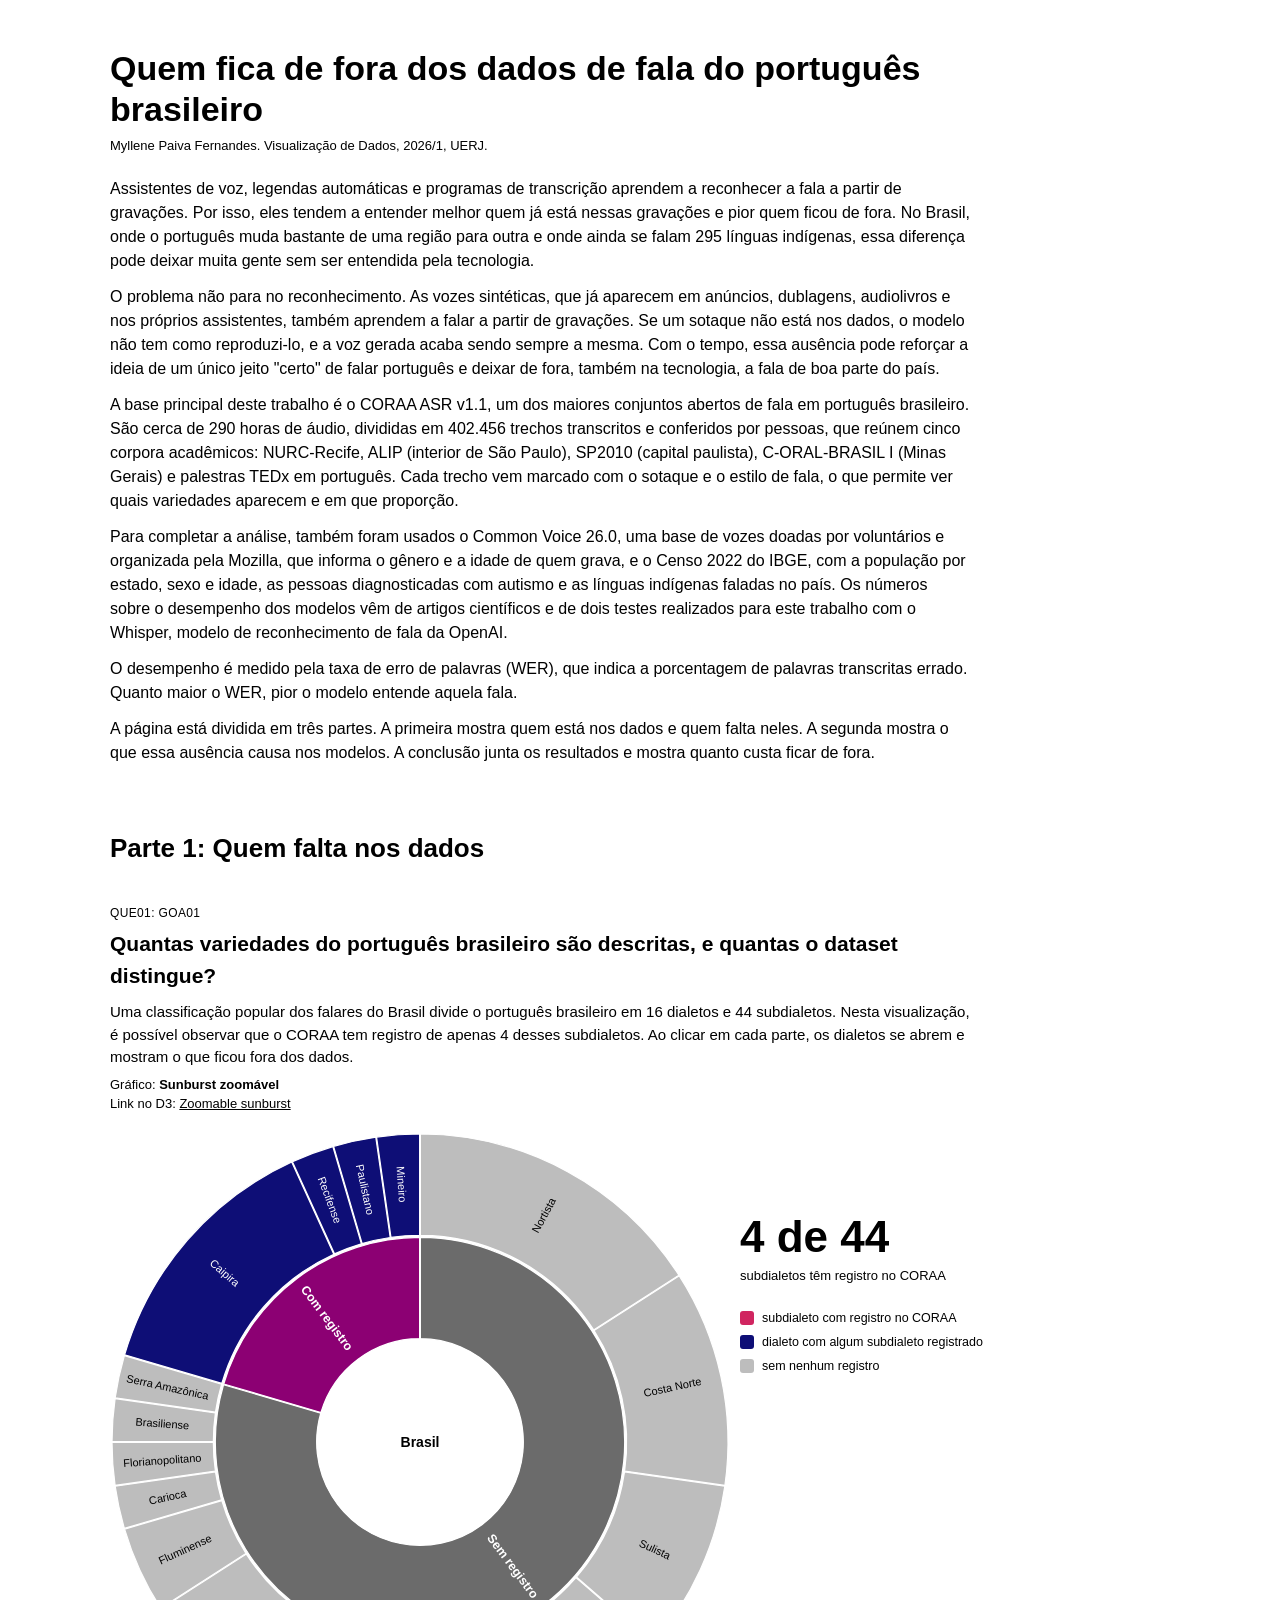
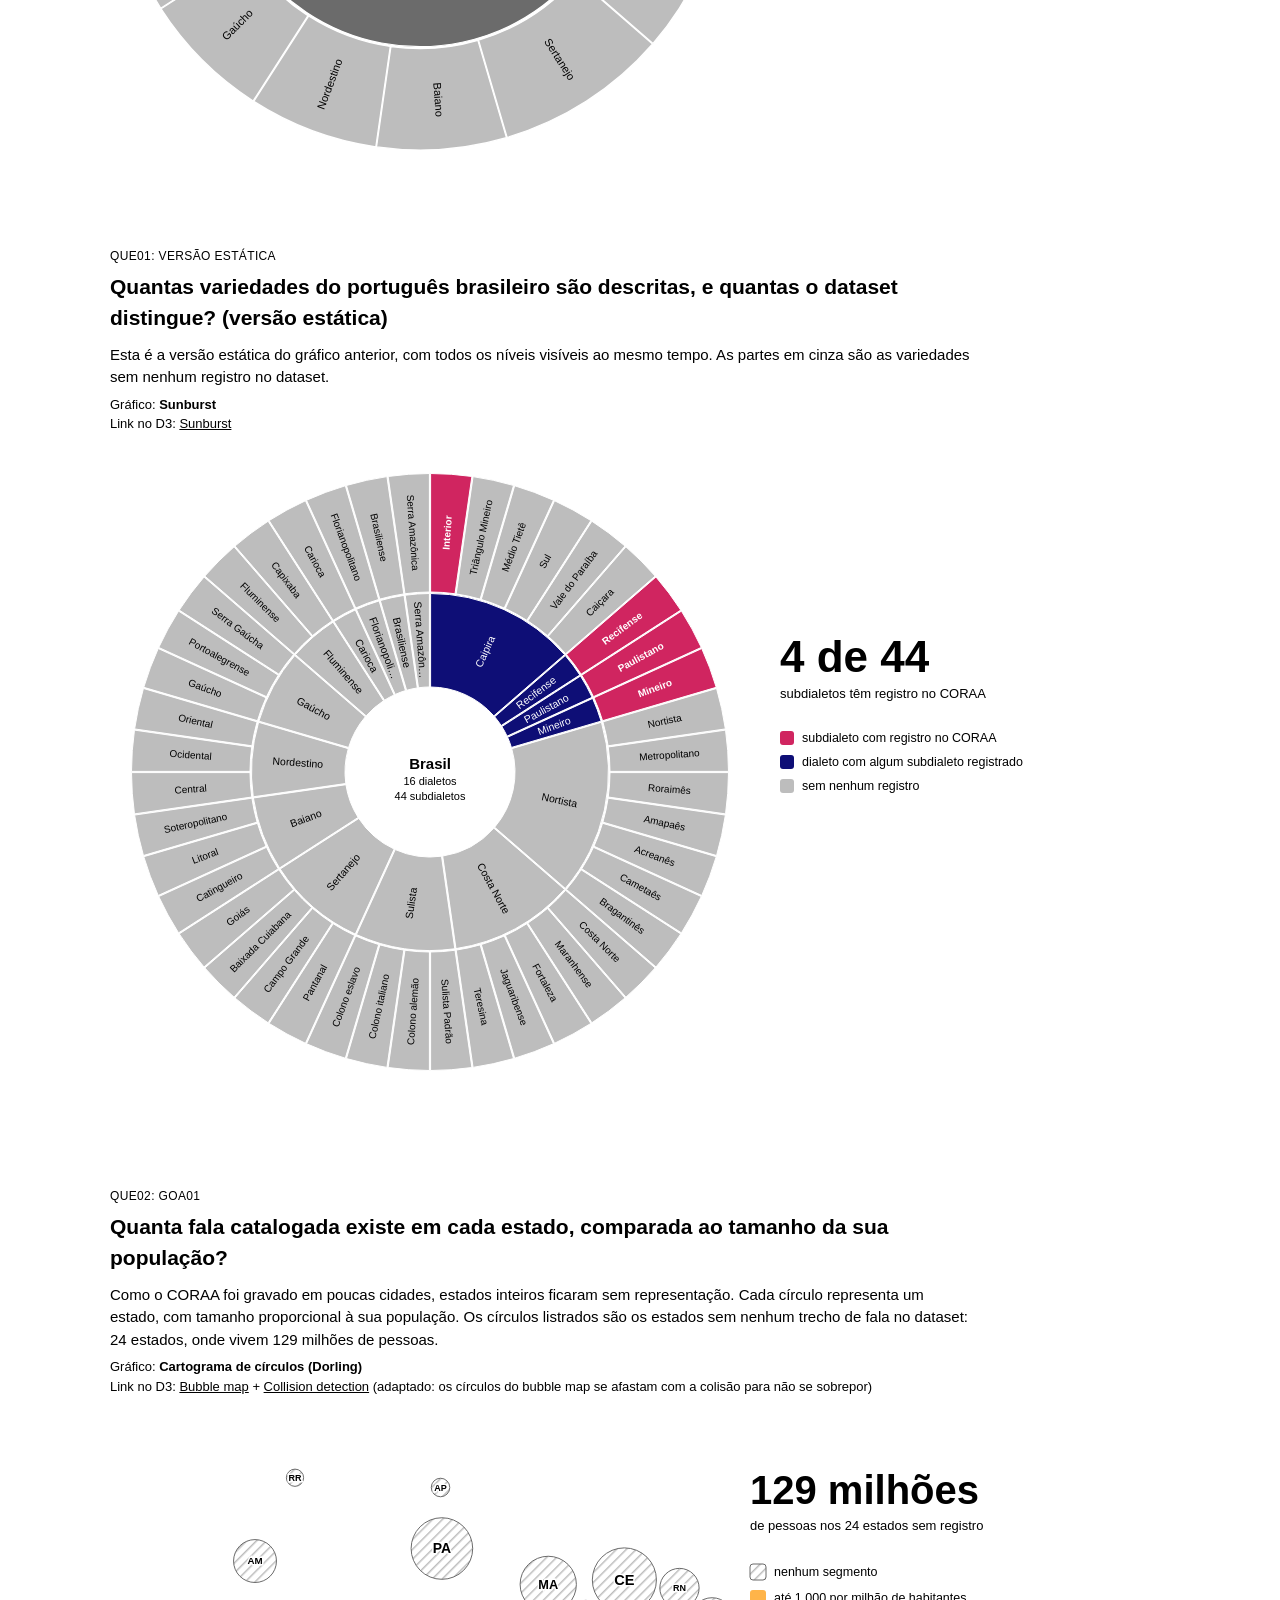
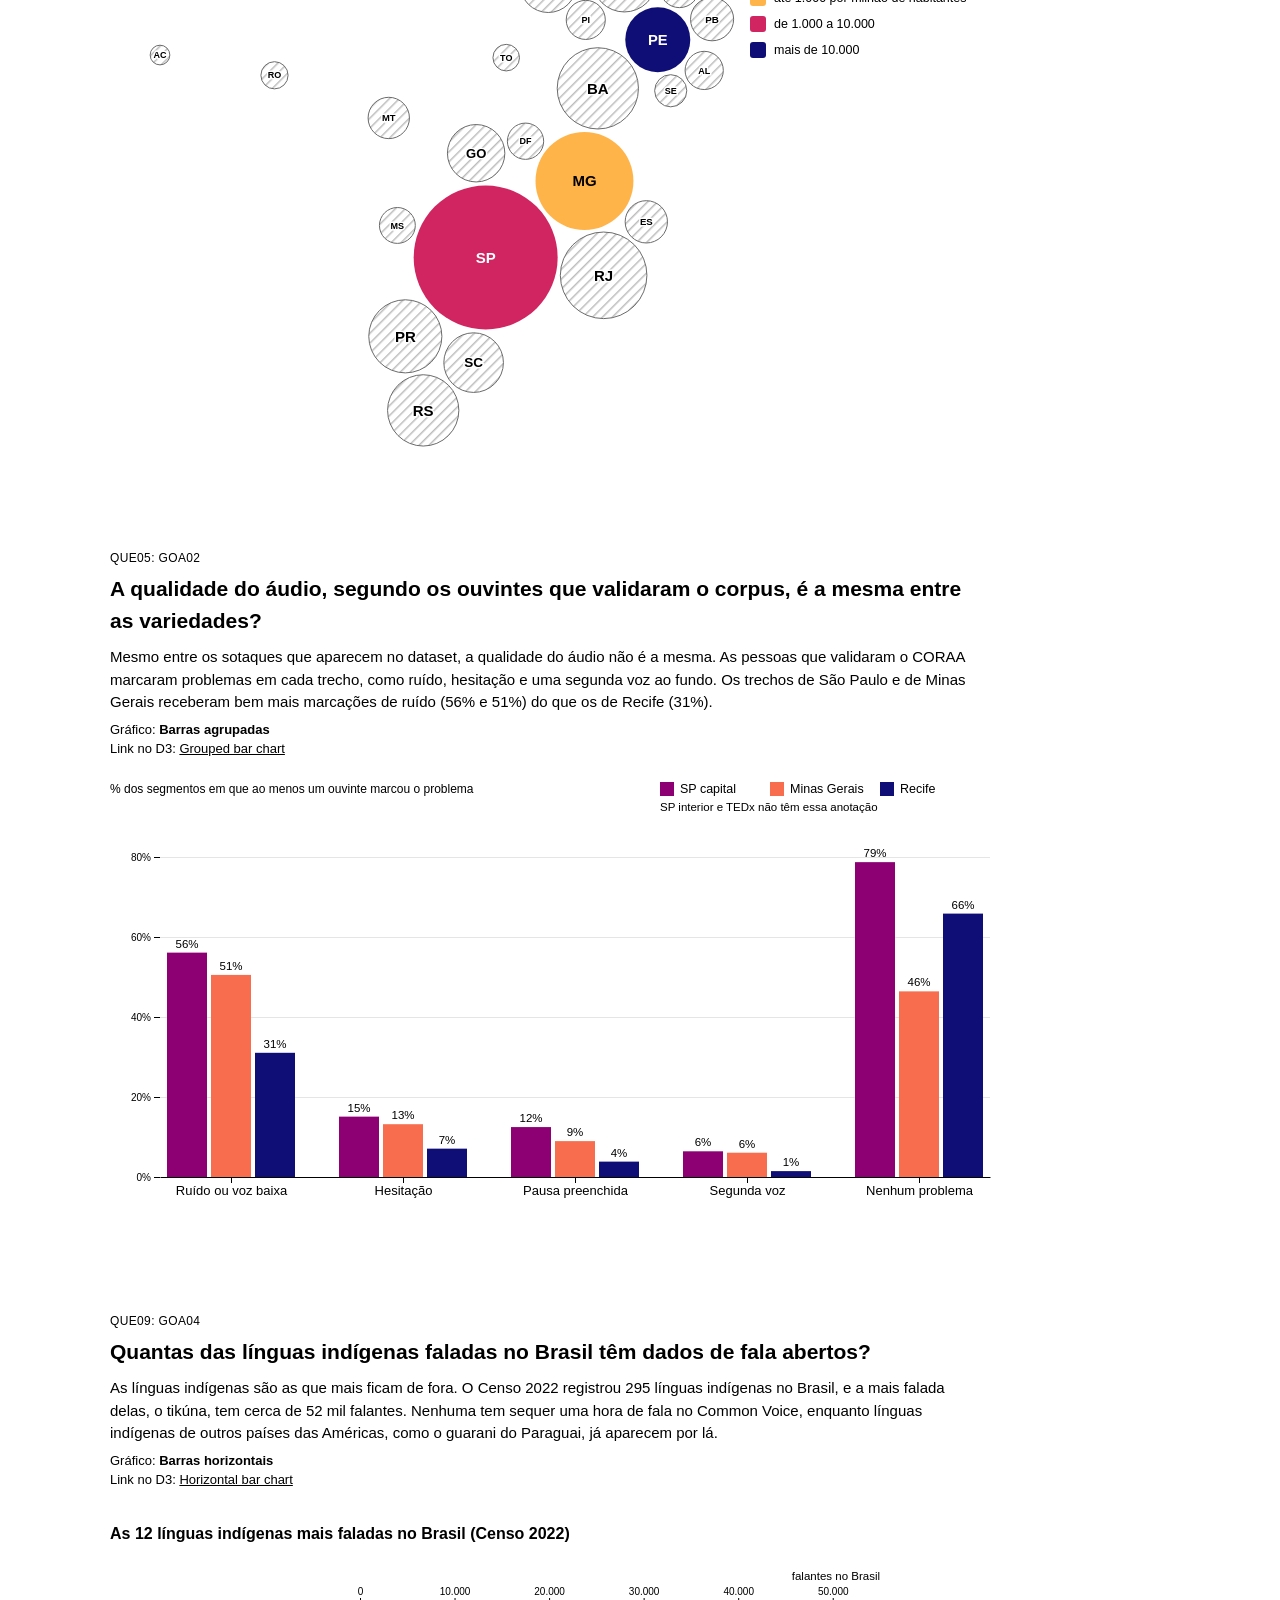
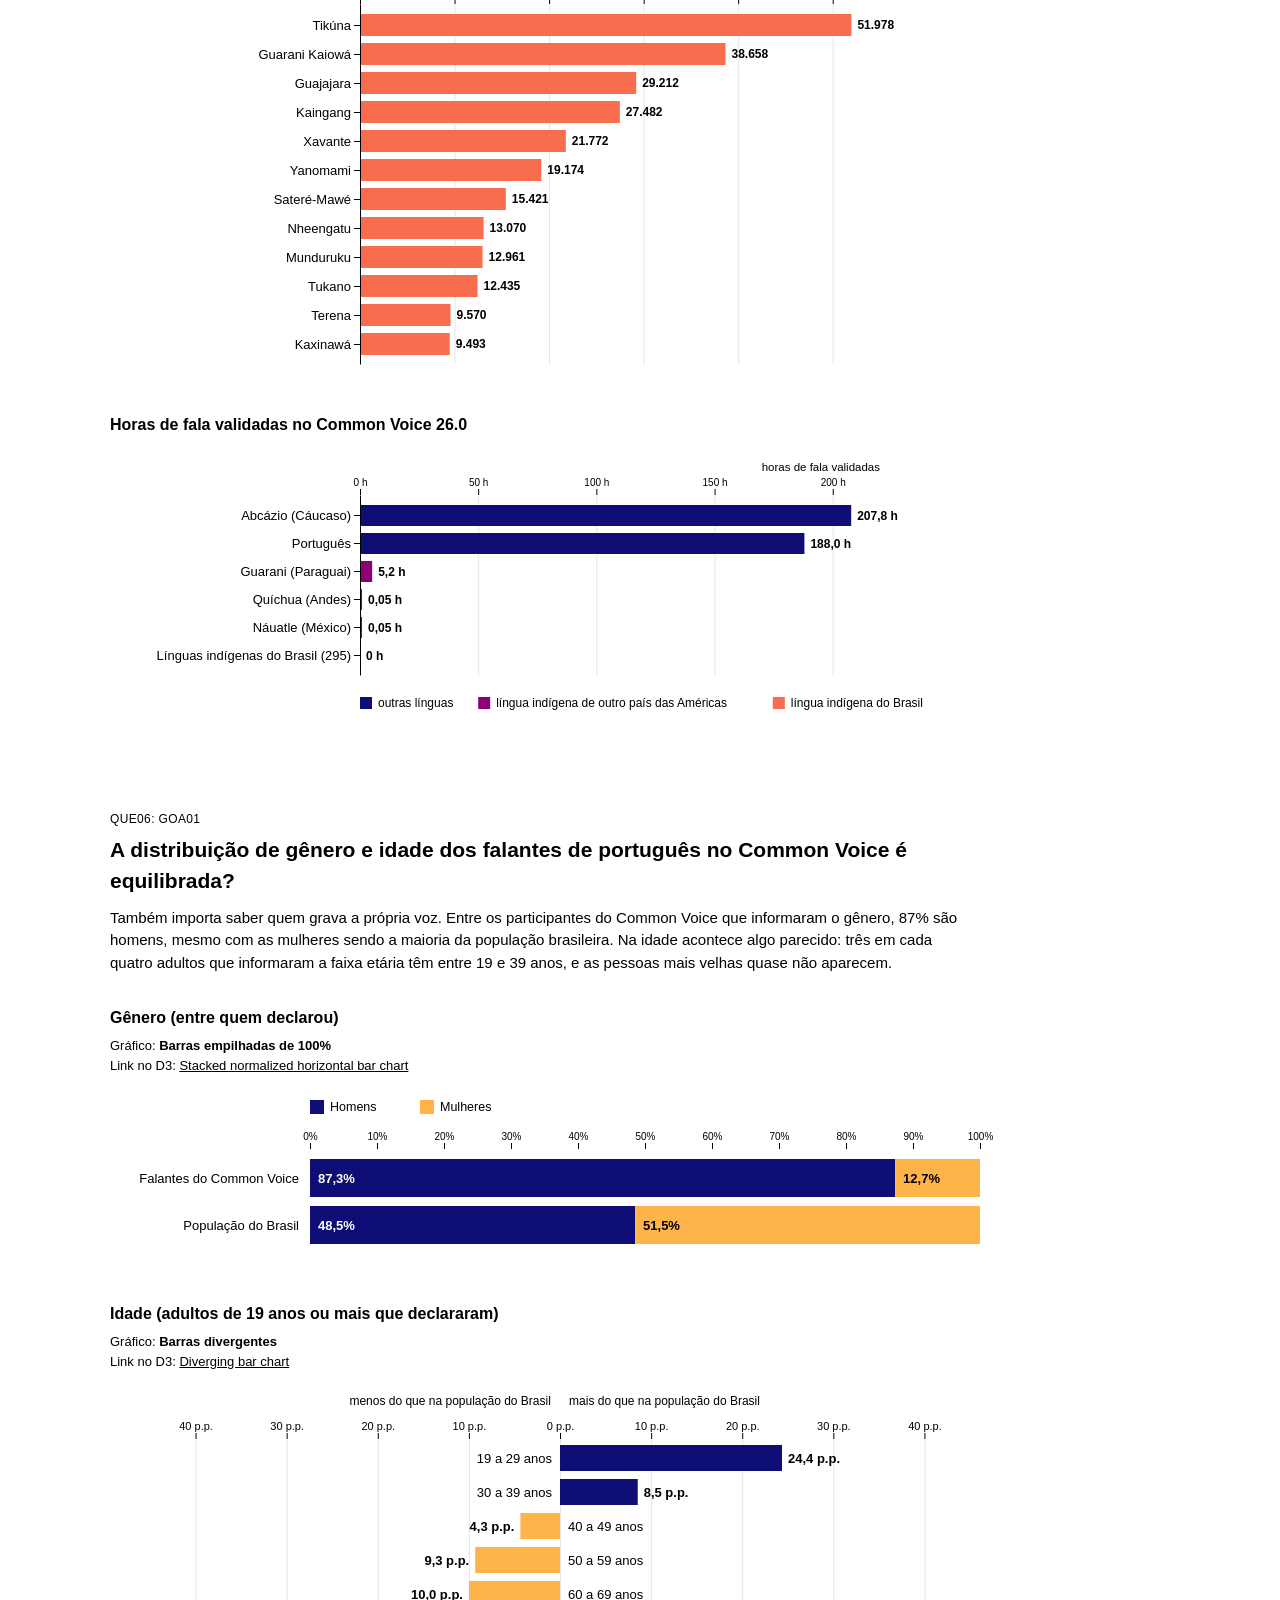
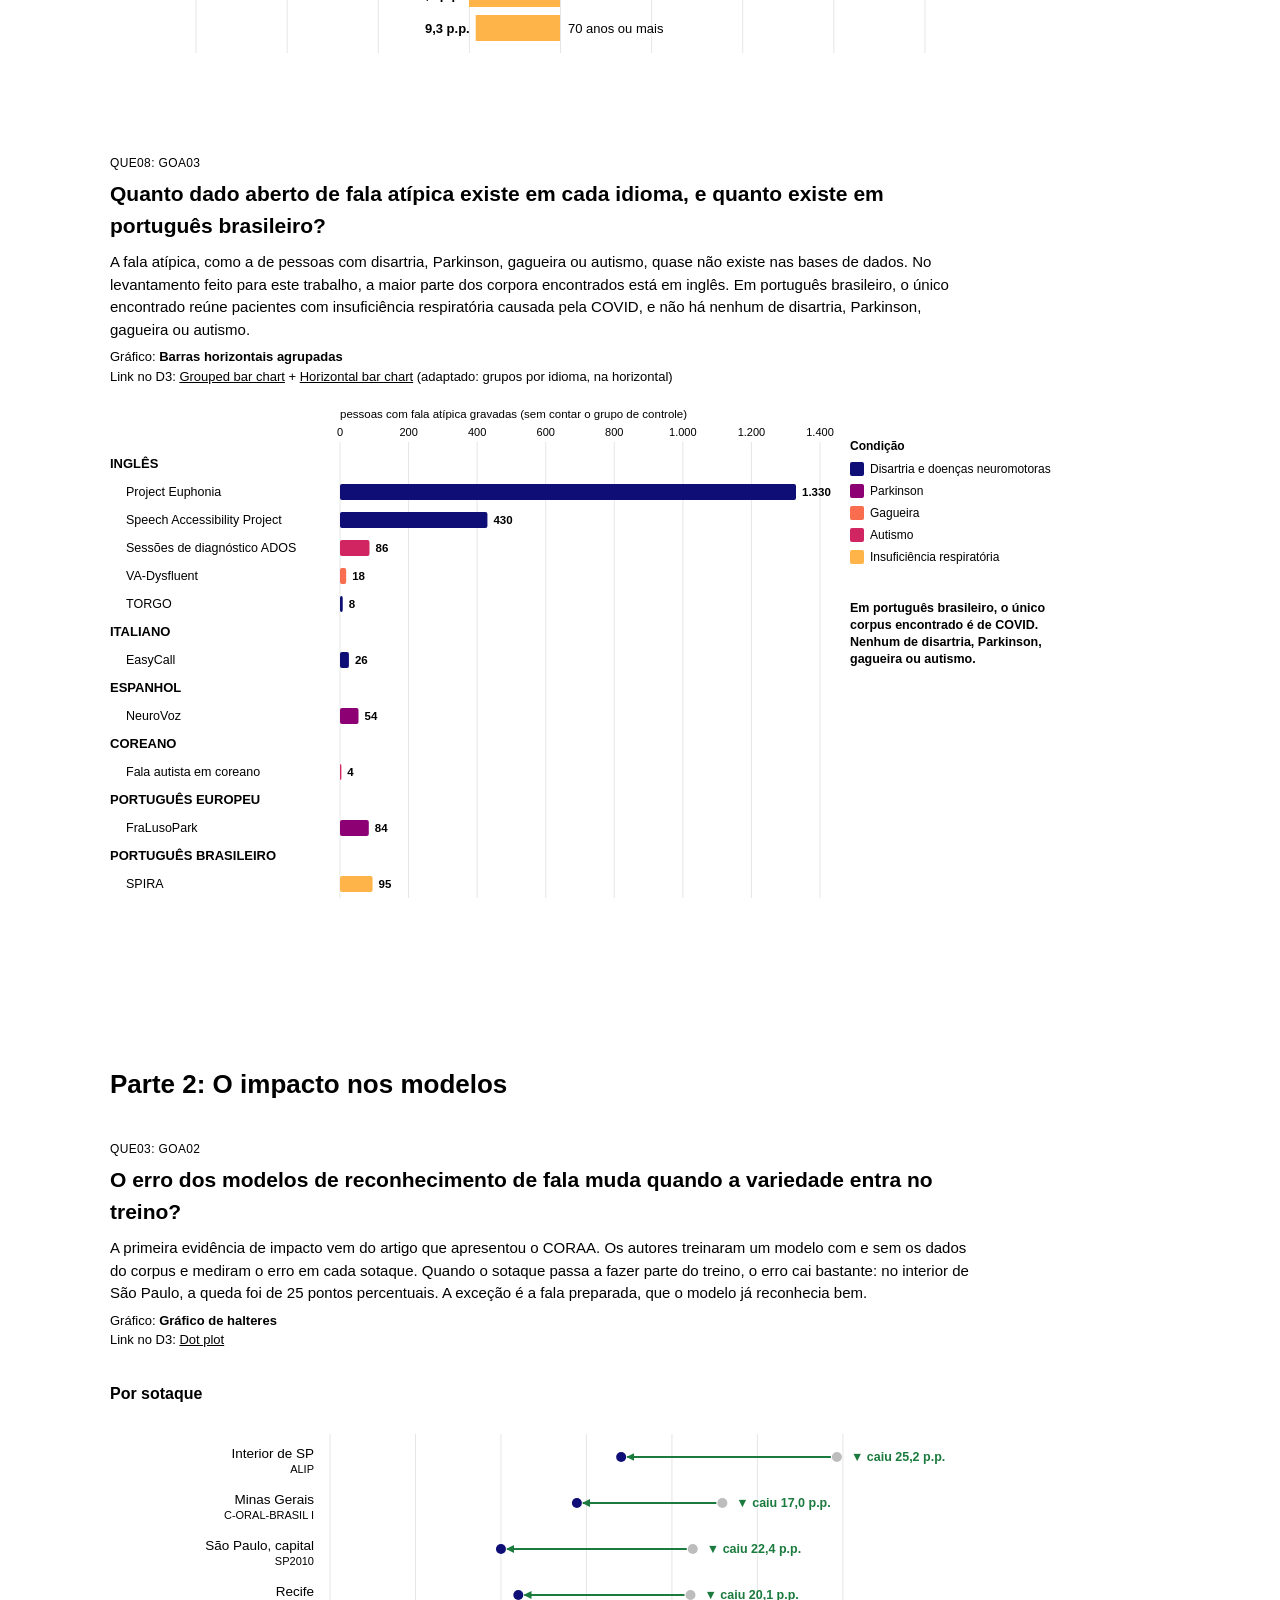
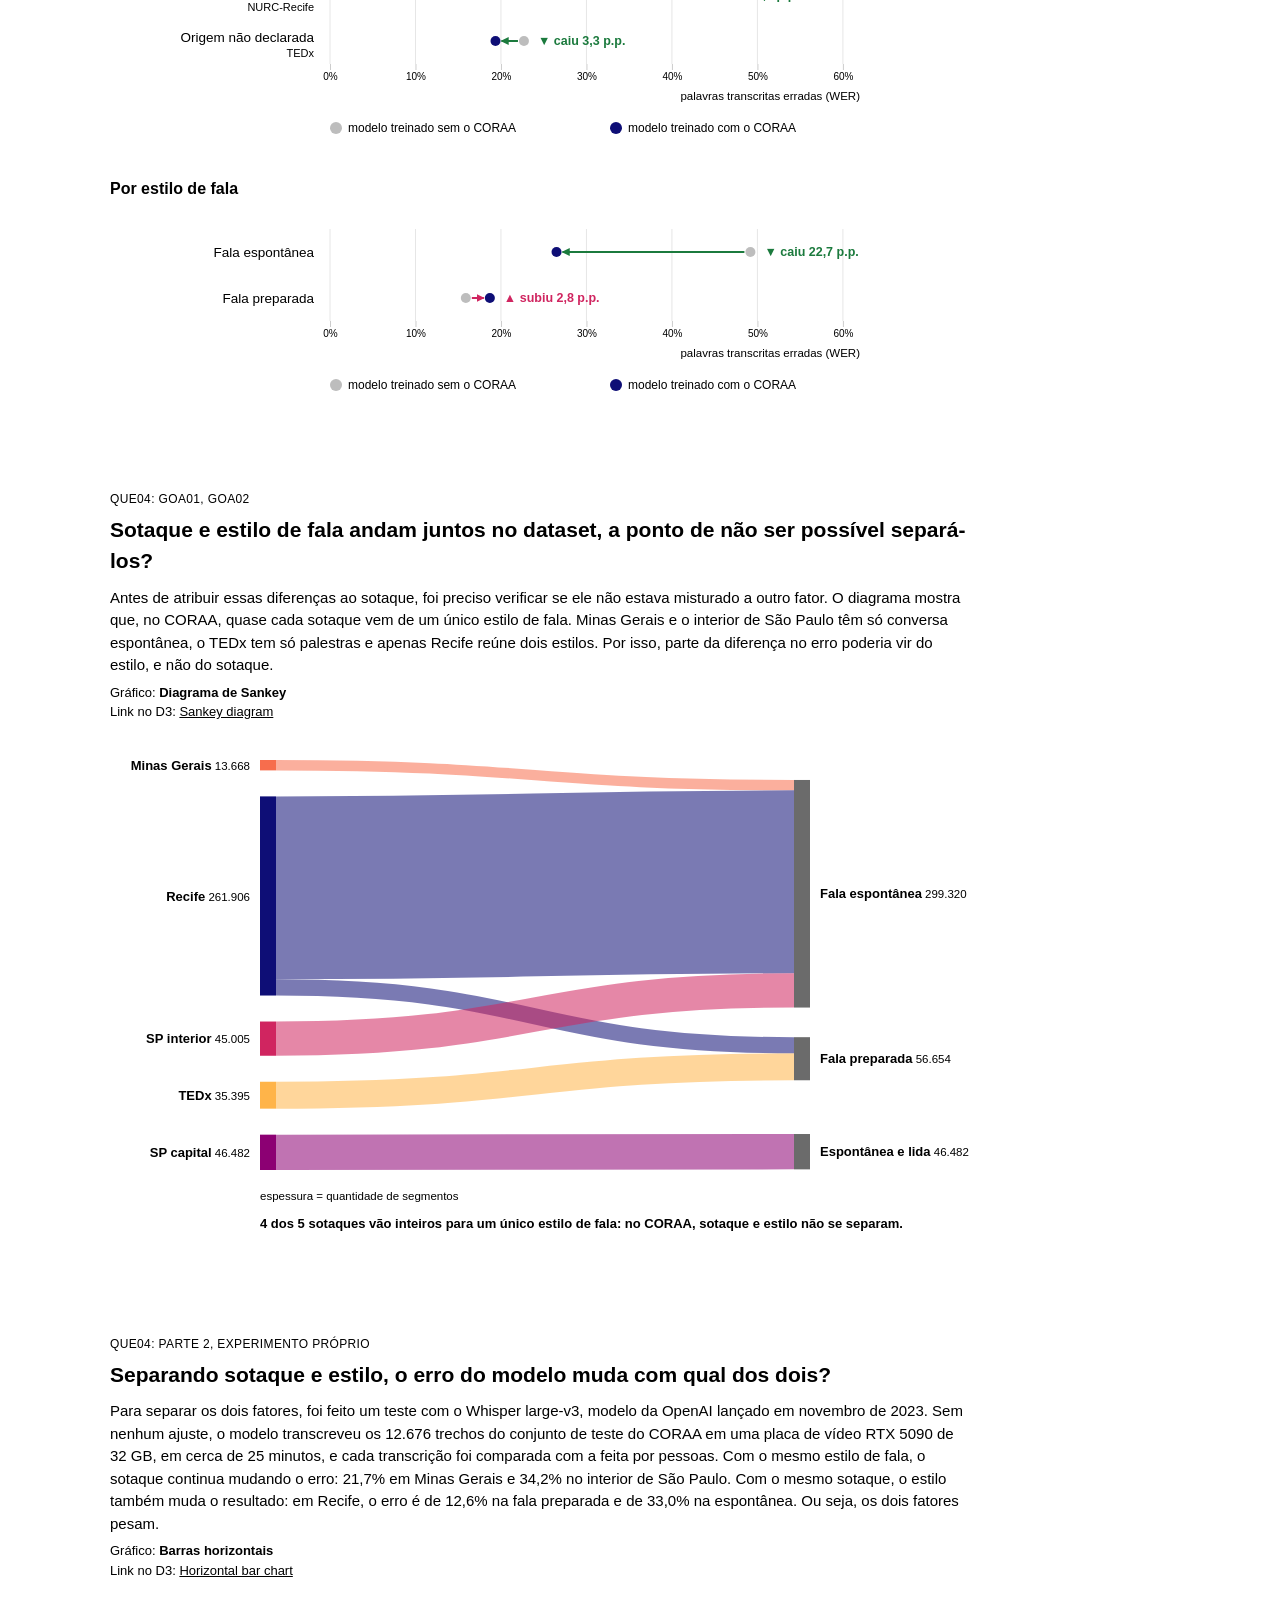
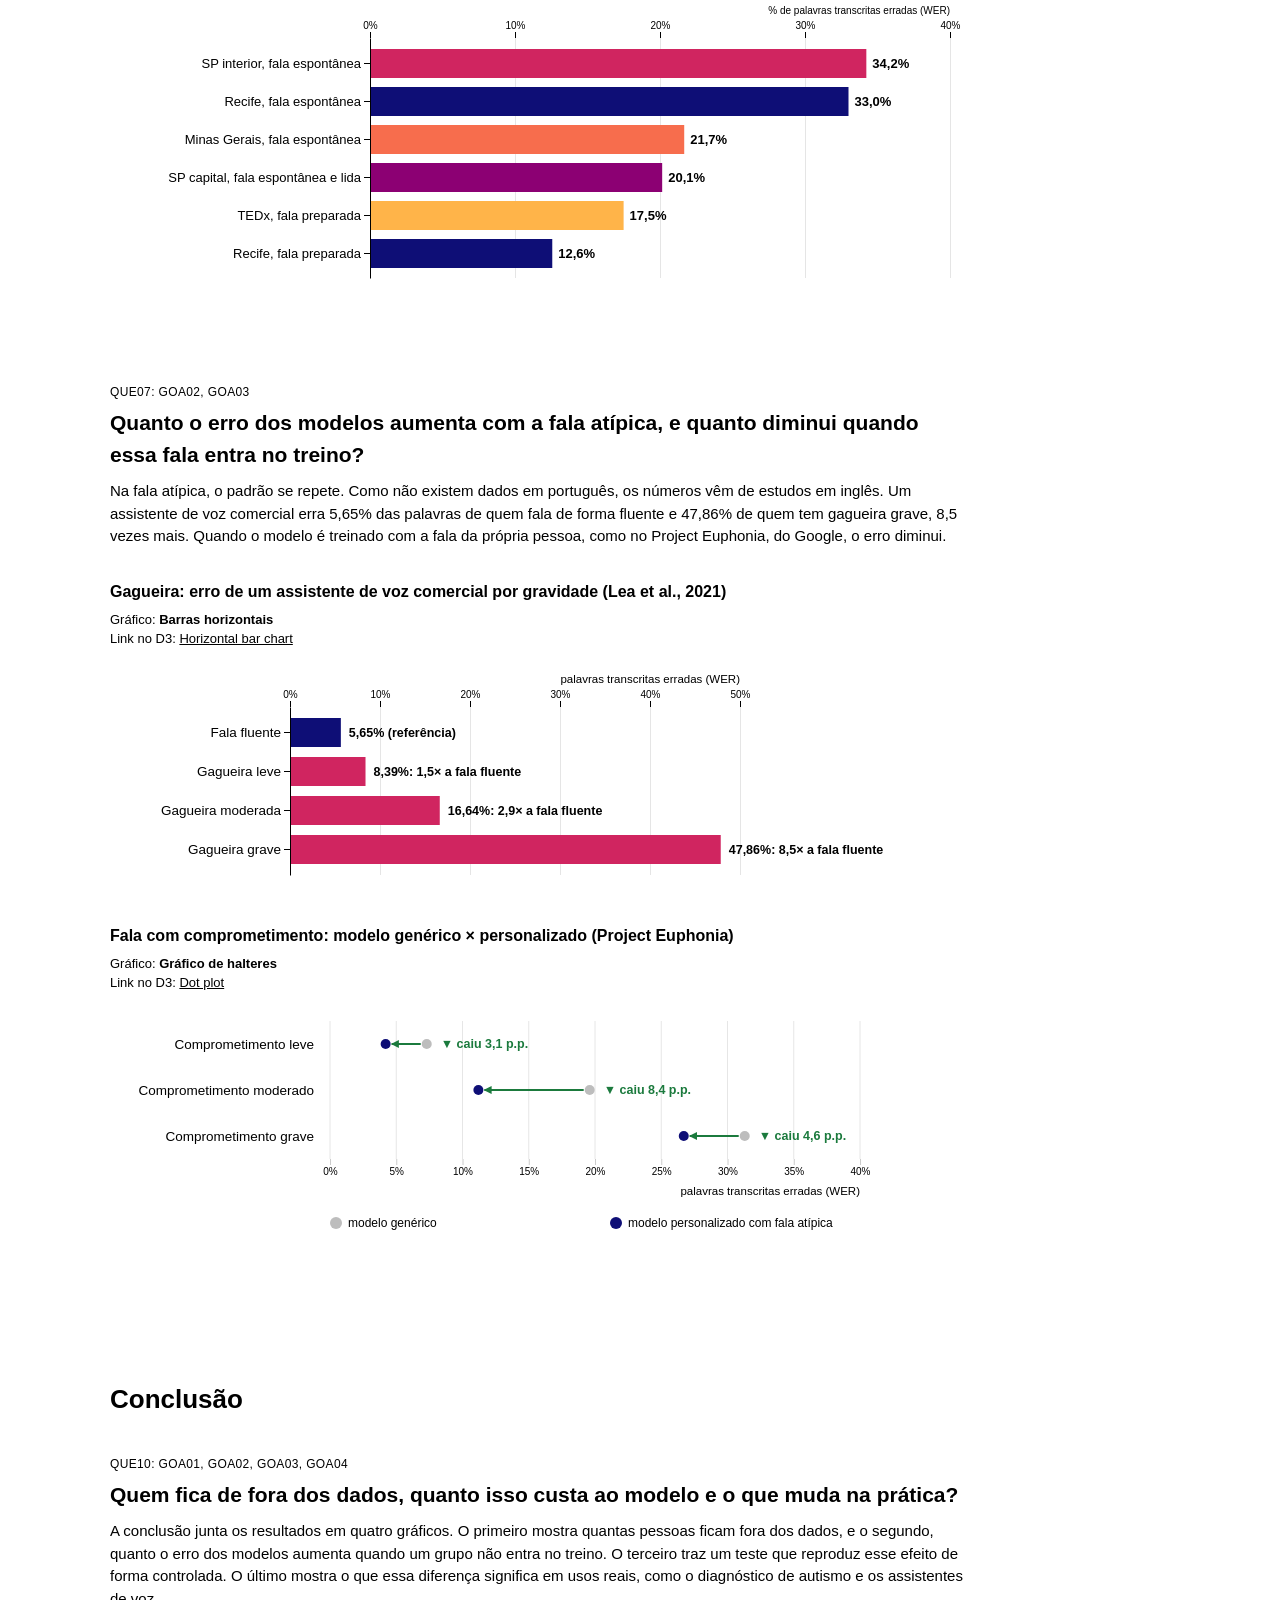
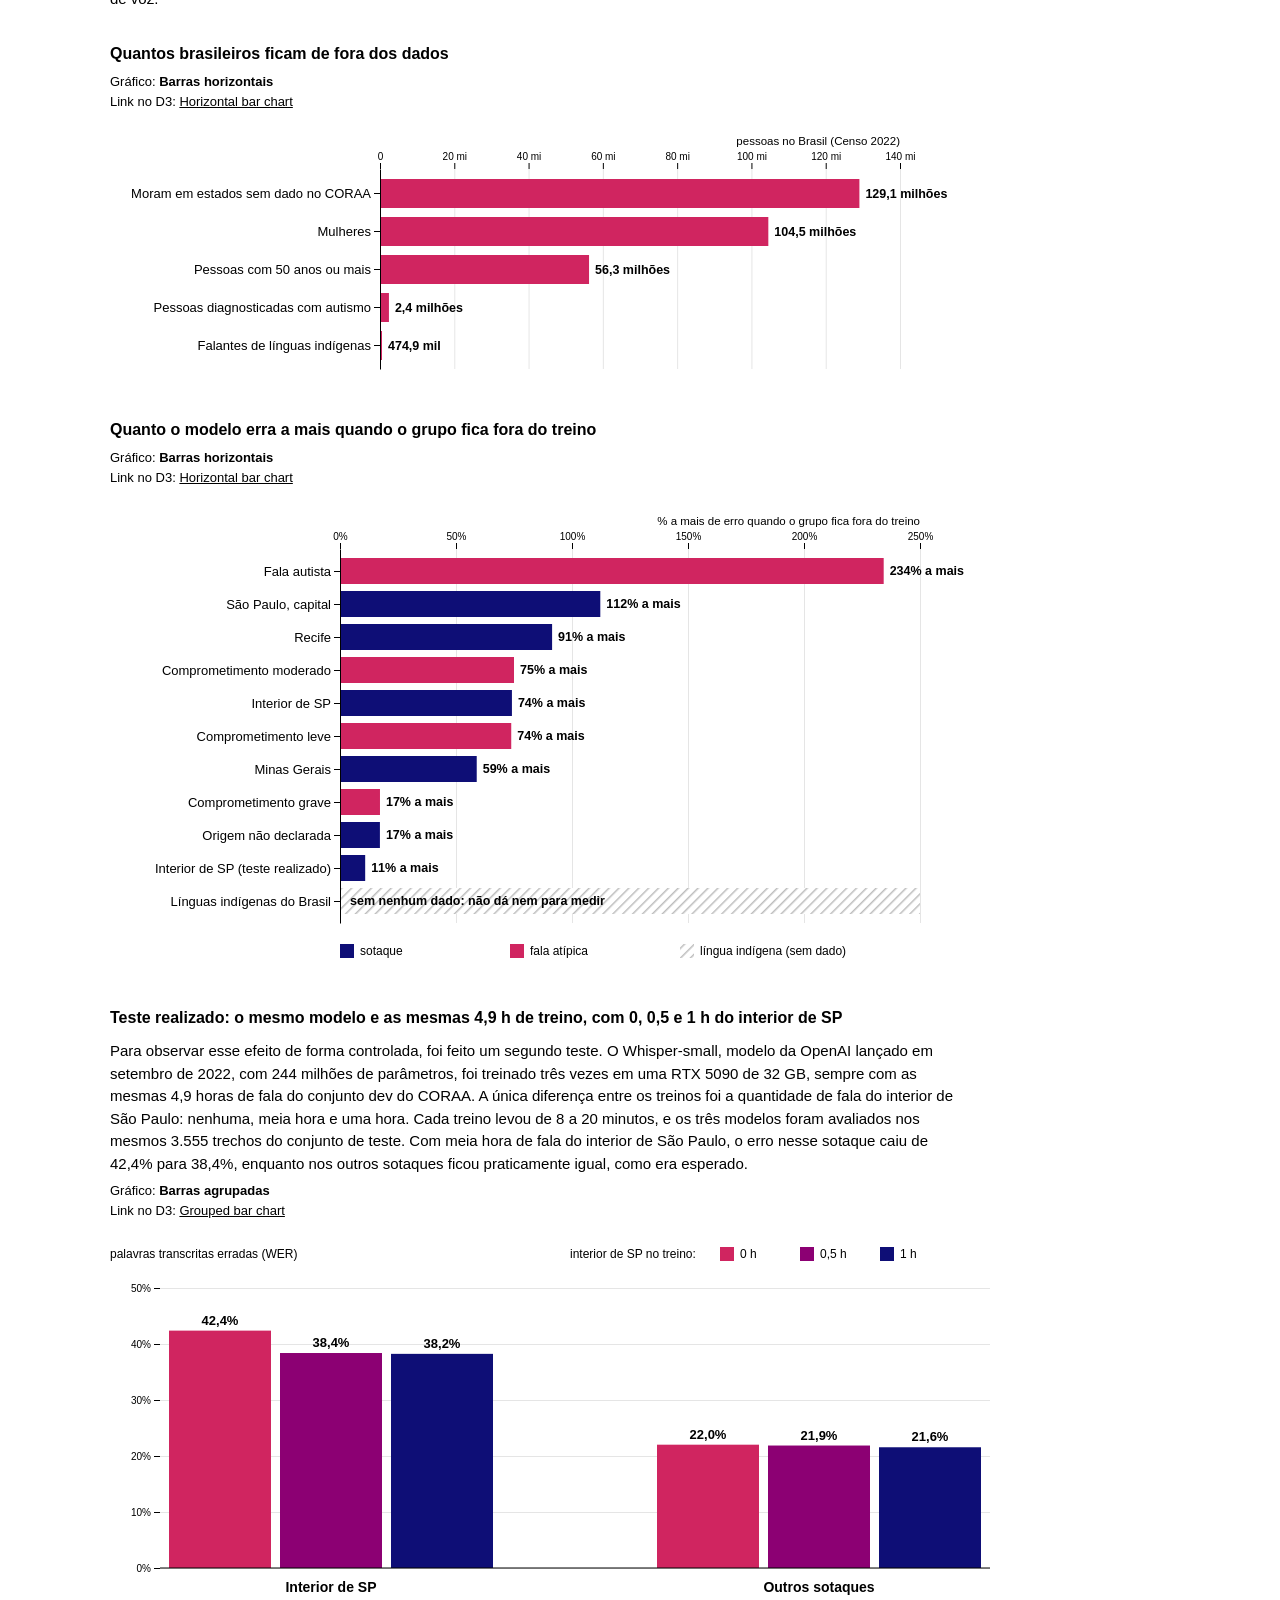
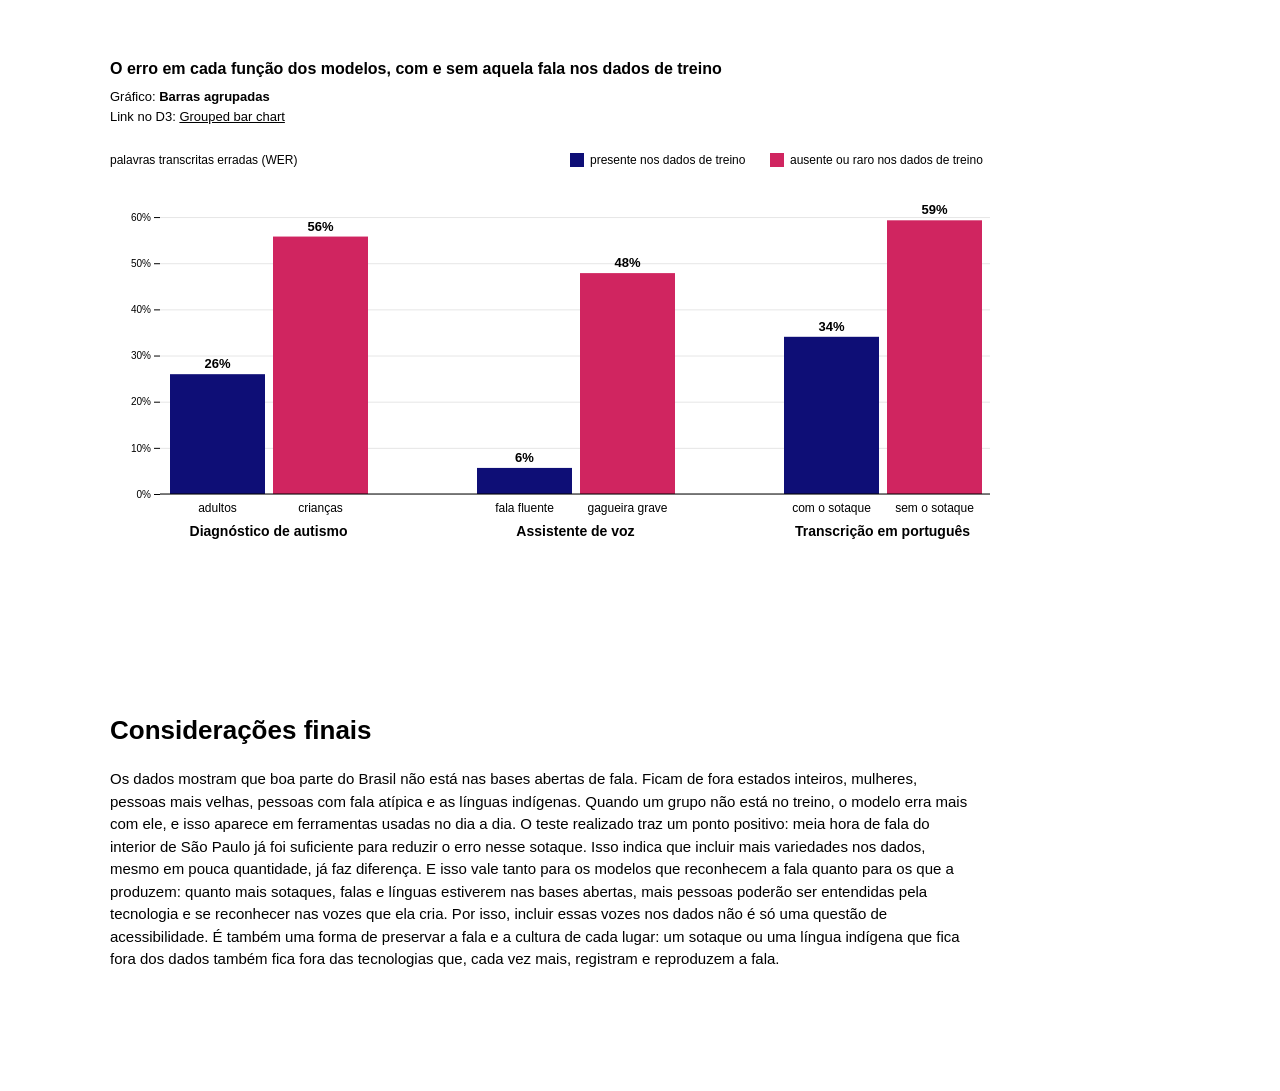
==== commit 206e49a7: "Adiciona roteiro à apresentação e reforça as considerações finais A apresentação ganha um slide de r" ====
--- a/index.html
+++ b/index.html
@@ -138,7 +138,7 @@
 
   <div class="parte">Considerações finais</div>
   <section id="fechamento">
-    <p class="explicacao">Os dados mostram que boa parte do Brasil não está nas bases abertas de fala. Ficam de fora estados inteiros, mulheres, pessoas mais velhas, pessoas com fala atípica e as línguas indígenas. Quando um grupo não está no treino, o modelo erra mais com ele, e isso aparece em ferramentas usadas no dia a dia. O teste realizado traz um ponto positivo: meia hora de fala do interior de São Paulo já foi suficiente para reduzir o erro nesse sotaque. Isso indica que incluir mais variedades nos dados, mesmo em pouca quantidade, já faz diferença. E isso vale tanto para os modelos que reconhecem a fala quanto para os que a produzem: quanto mais sotaques, falas e línguas estiverem nas bases abertas, mais pessoas poderão ser entendidas pela tecnologia e se reconhecer nas vozes que ela cria.</p>
+    <p class="explicacao">Os dados mostram que boa parte do Brasil não está nas bases abertas de fala. Ficam de fora estados inteiros, mulheres, pessoas mais velhas, pessoas com fala atípica e as línguas indígenas. Quando um grupo não está no treino, o modelo erra mais com ele, e isso aparece em ferramentas usadas no dia a dia. O teste realizado traz um ponto positivo: meia hora de fala do interior de São Paulo já foi suficiente para reduzir o erro nesse sotaque. Isso indica que incluir mais variedades nos dados, mesmo em pouca quantidade, já faz diferença. E isso vale tanto para os modelos que reconhecem a fala quanto para os que a produzem: quanto mais sotaques, falas e línguas estiverem nas bases abertas, mais pessoas poderão ser entendidas pela tecnologia e se reconhecer nas vozes que ela cria. Por isso, incluir essas vozes nos dados não é só uma questão de acessibilidade. É também uma forma de preservar a fala e a cultura de cada lugar: um sotaque ou uma língua indígena que fica fora dos dados também fica fora das tecnologias que, cada vez mais, registram e reproduzem a fala.</p>
   </section>
 
 </main>
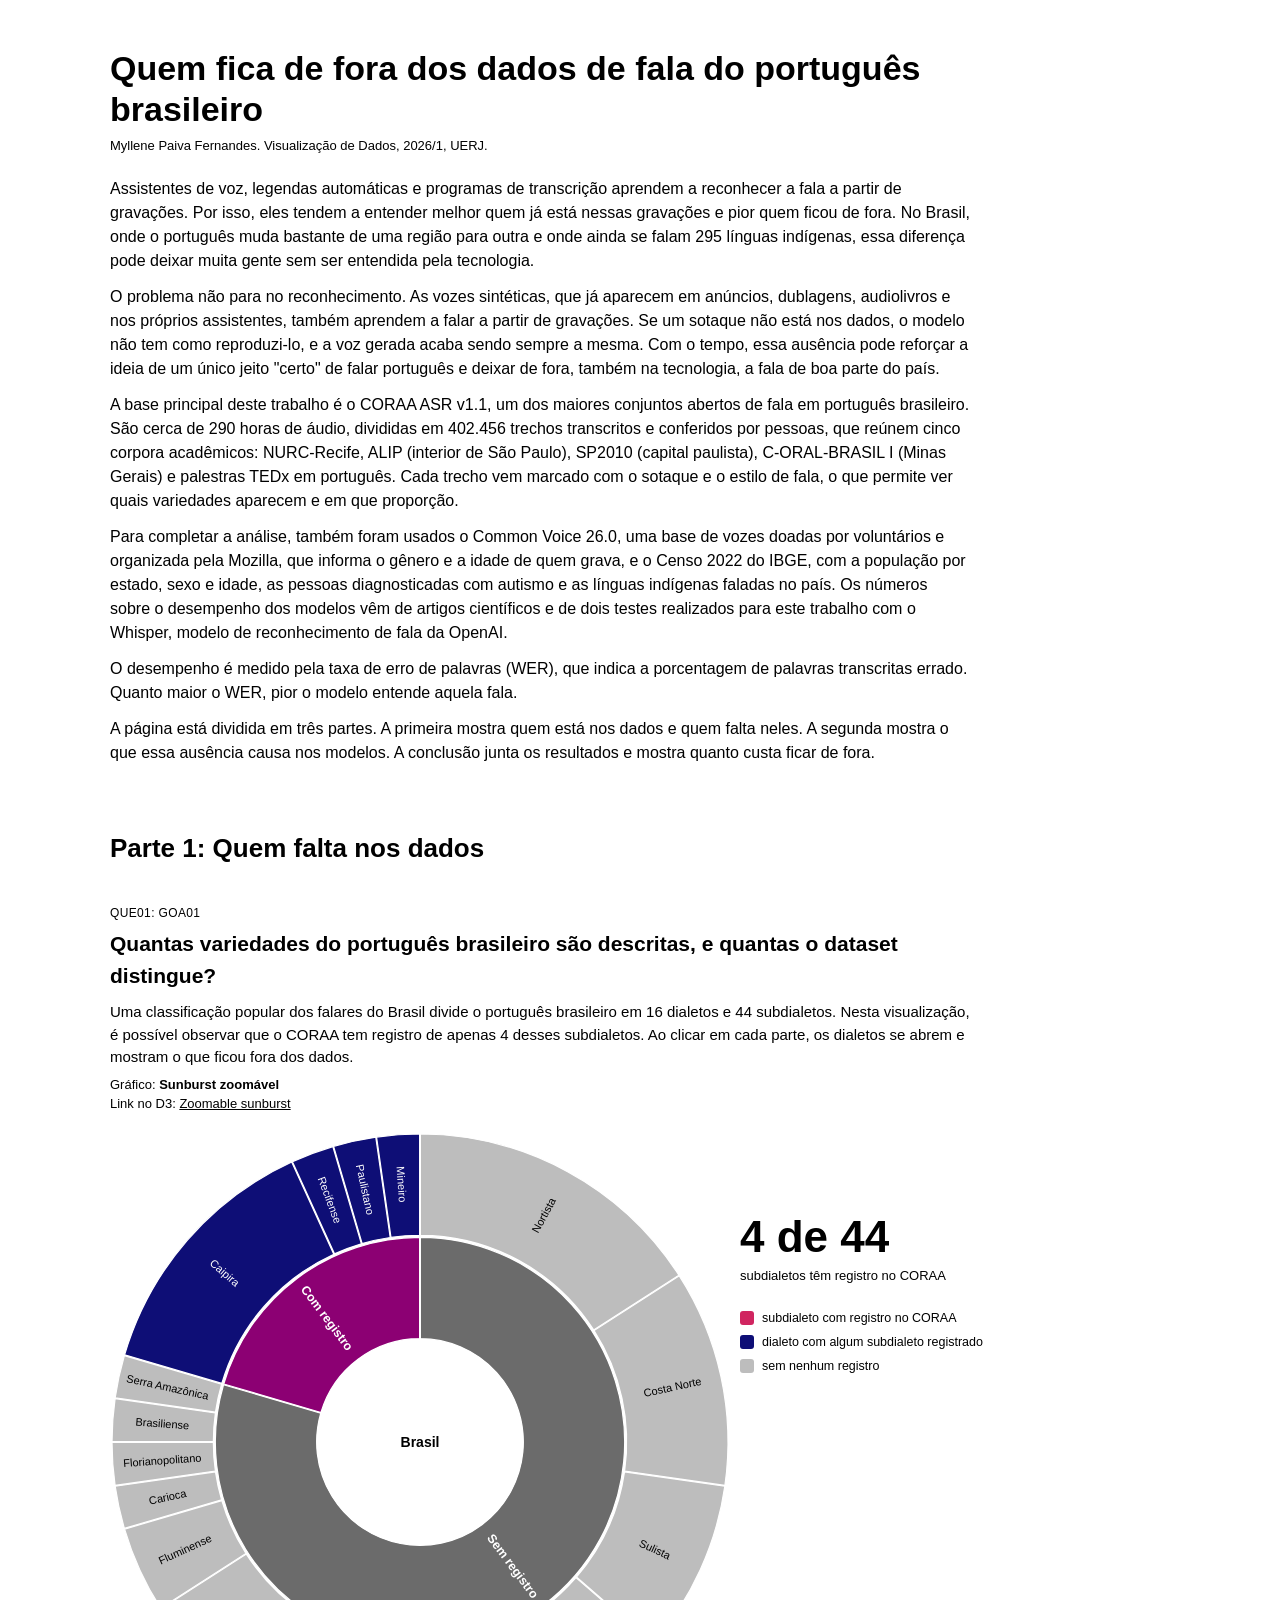
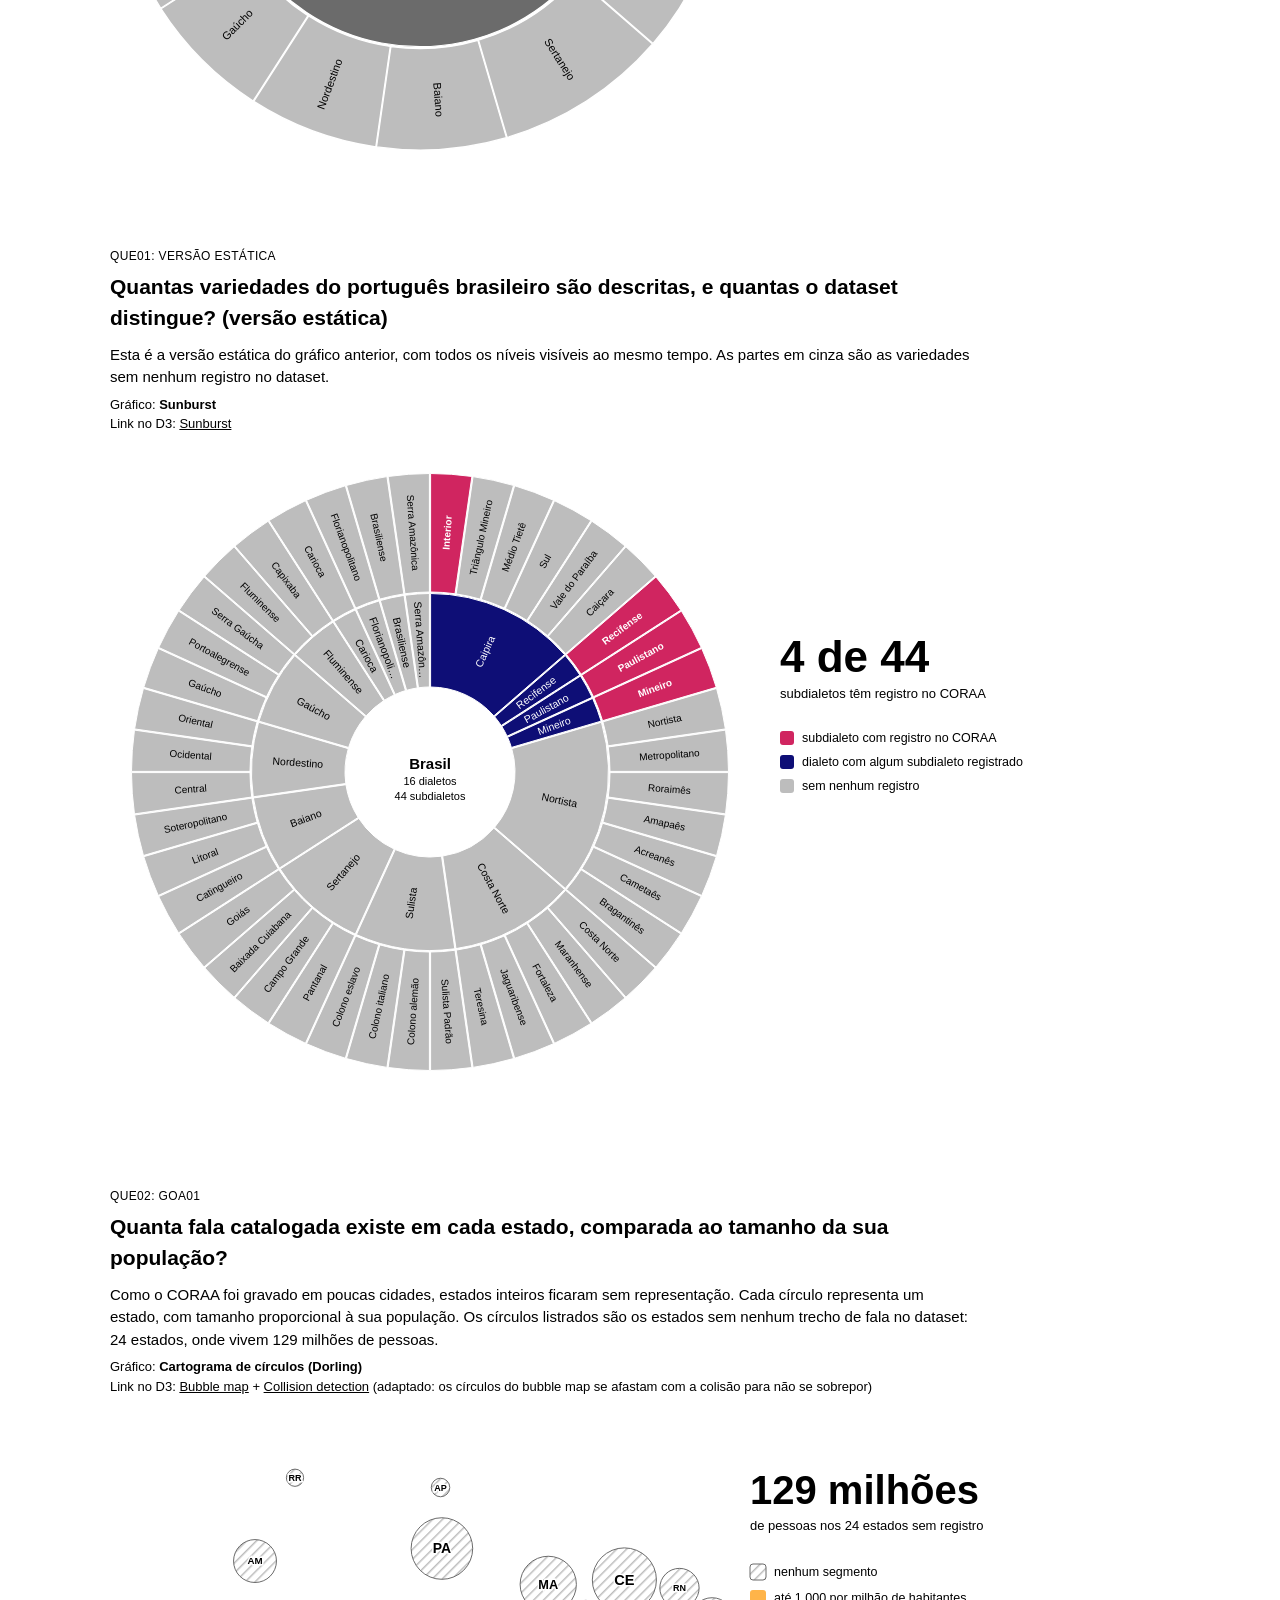
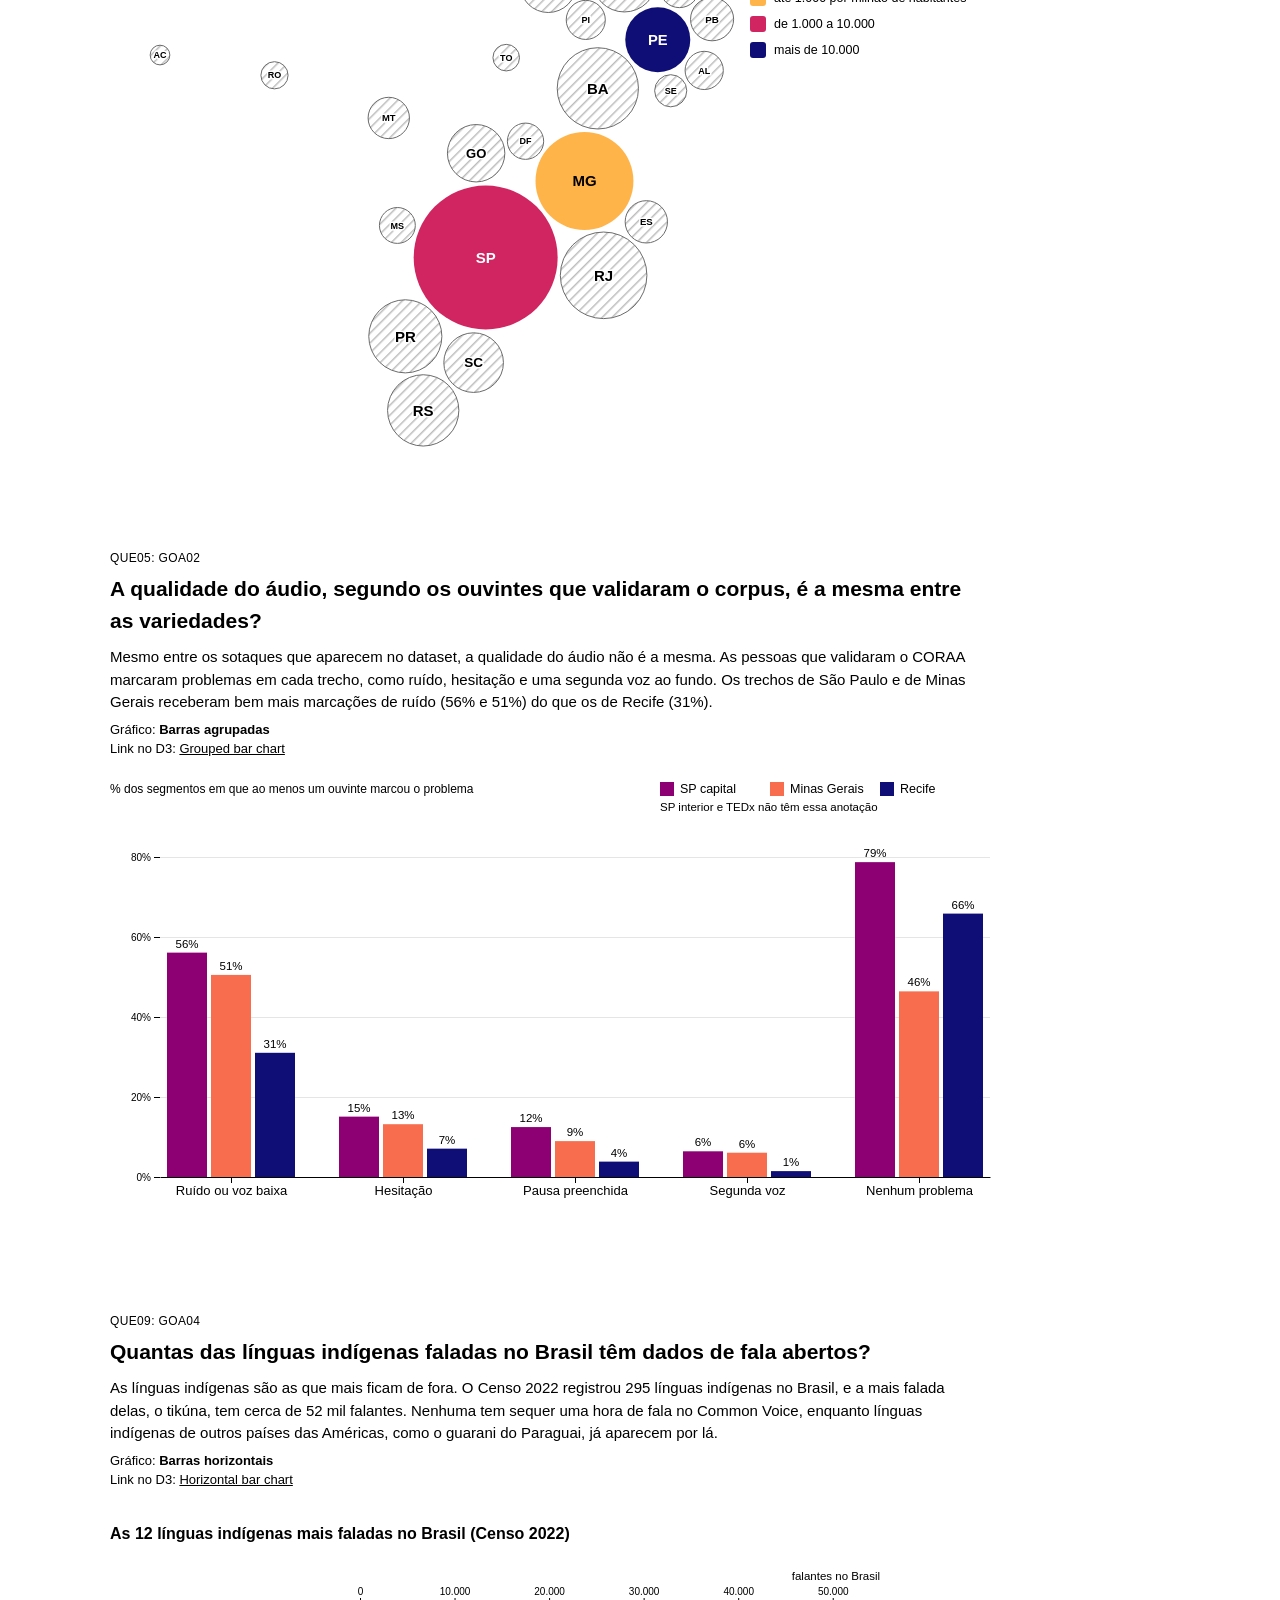
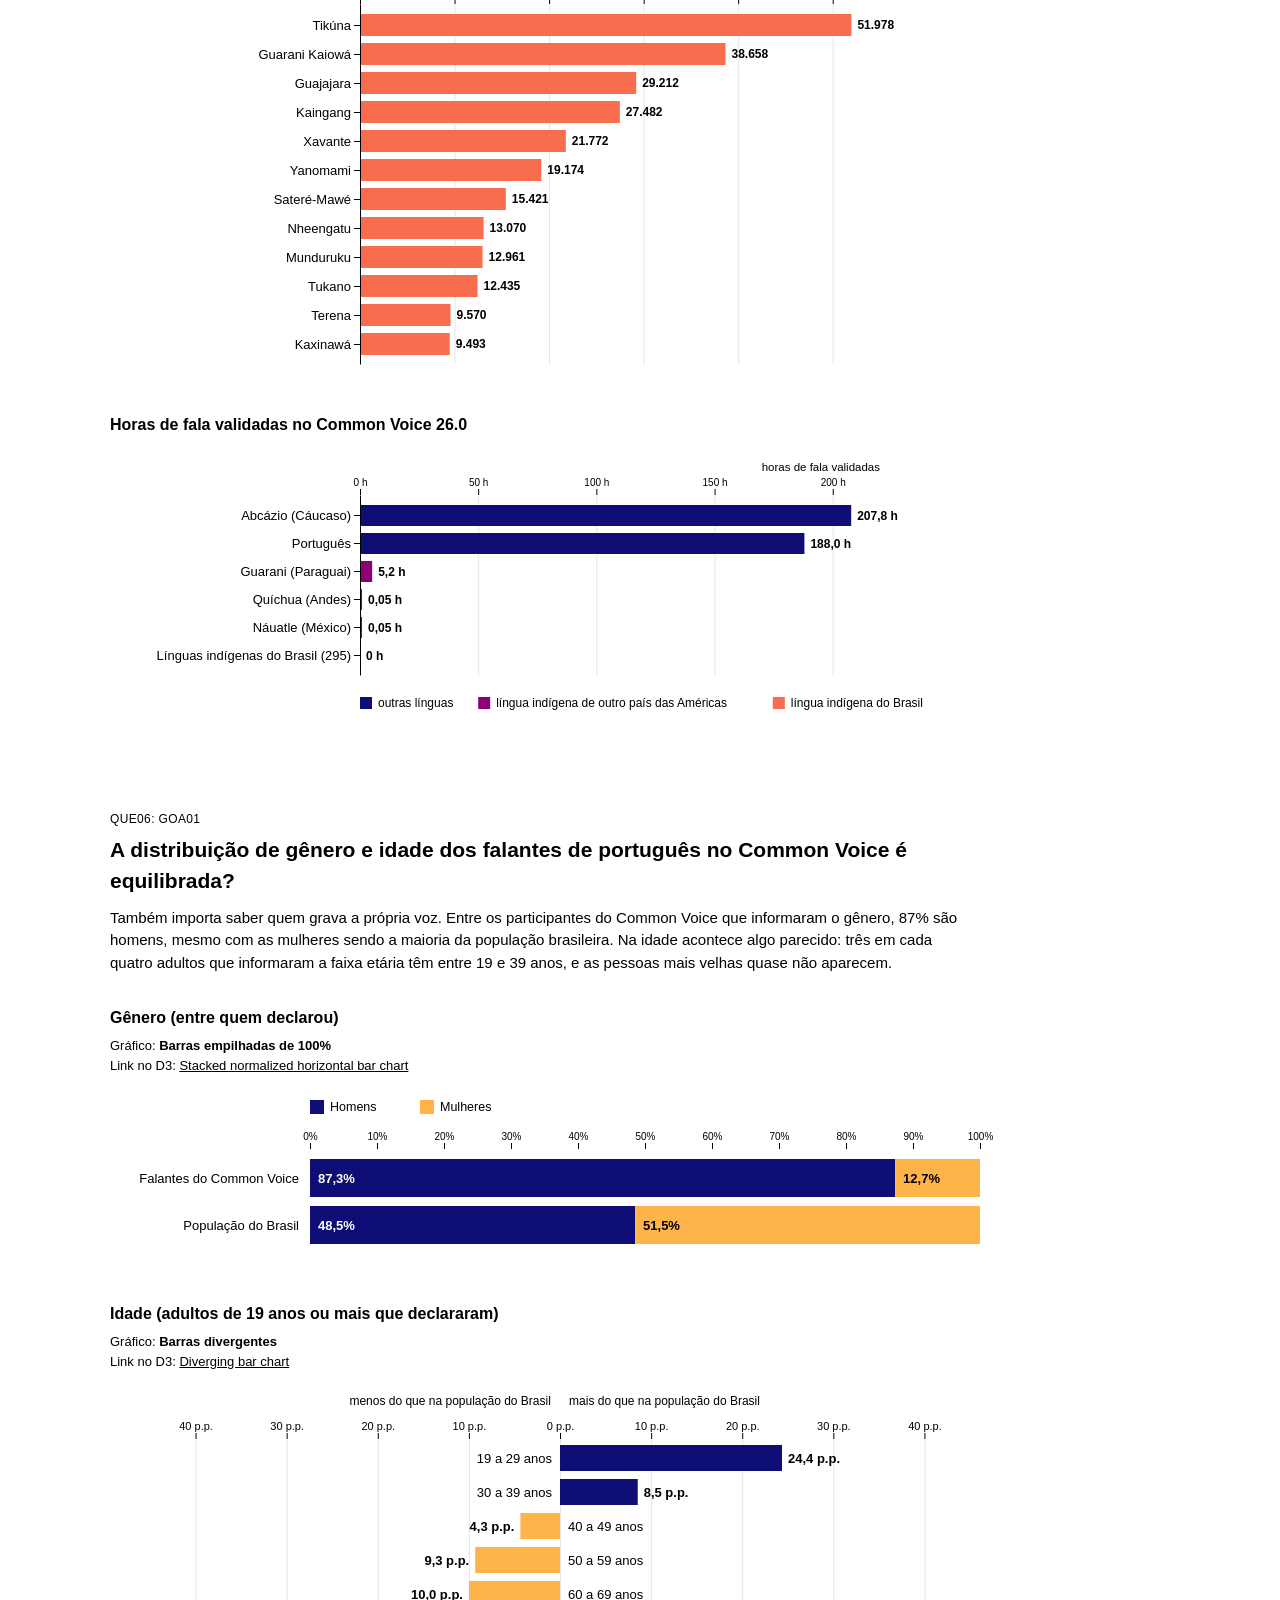
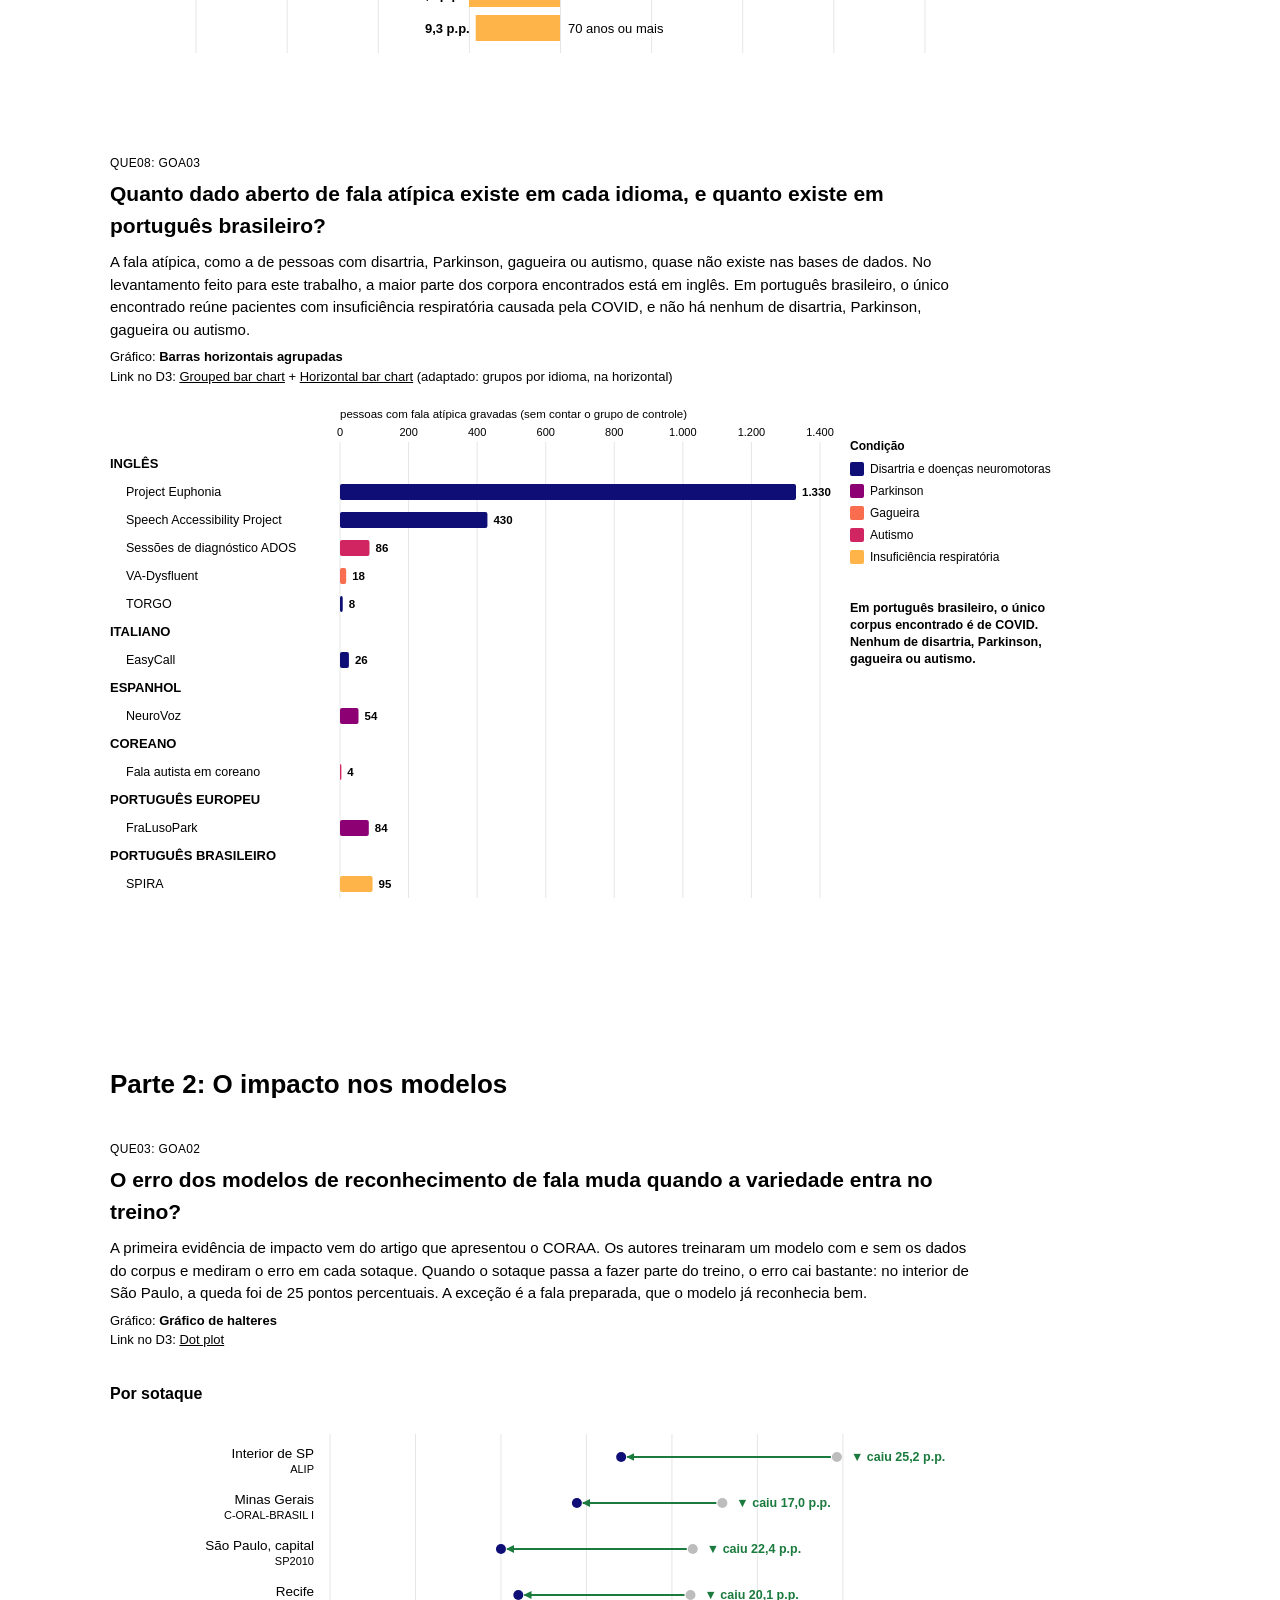
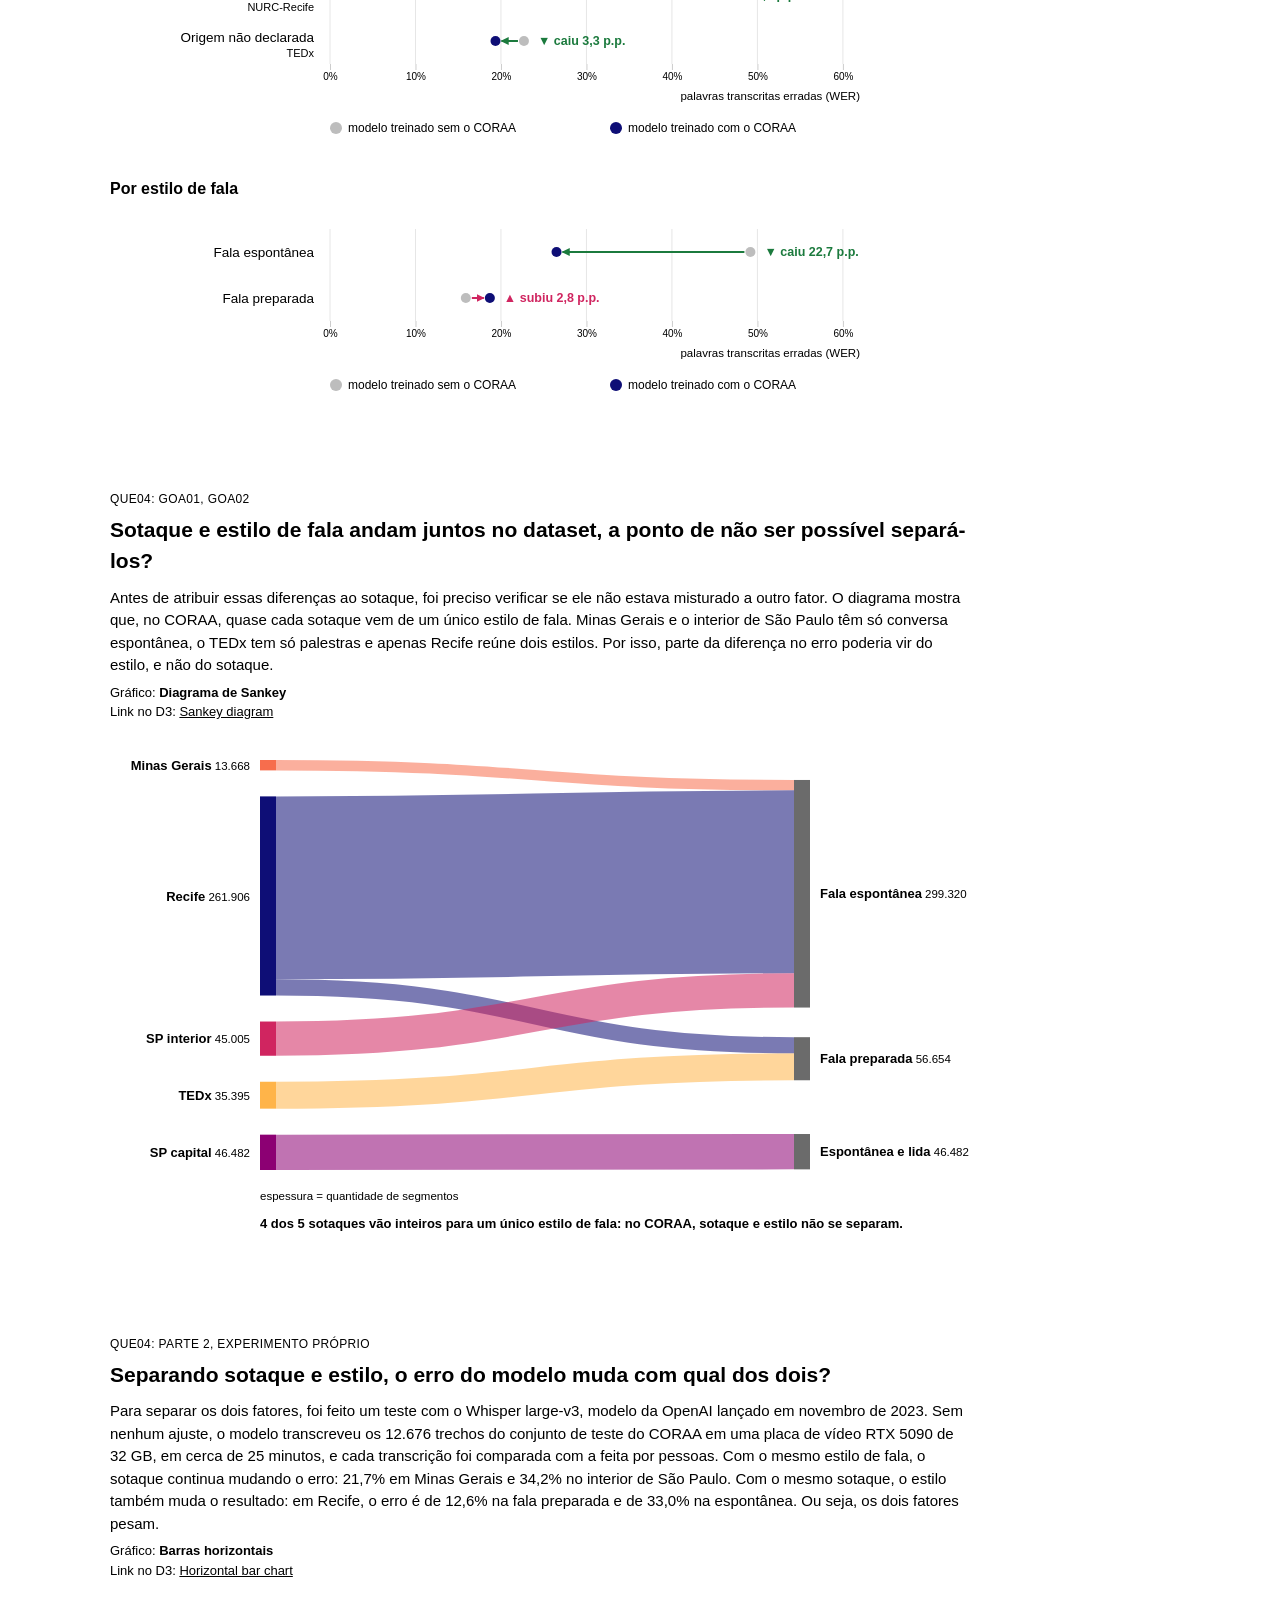
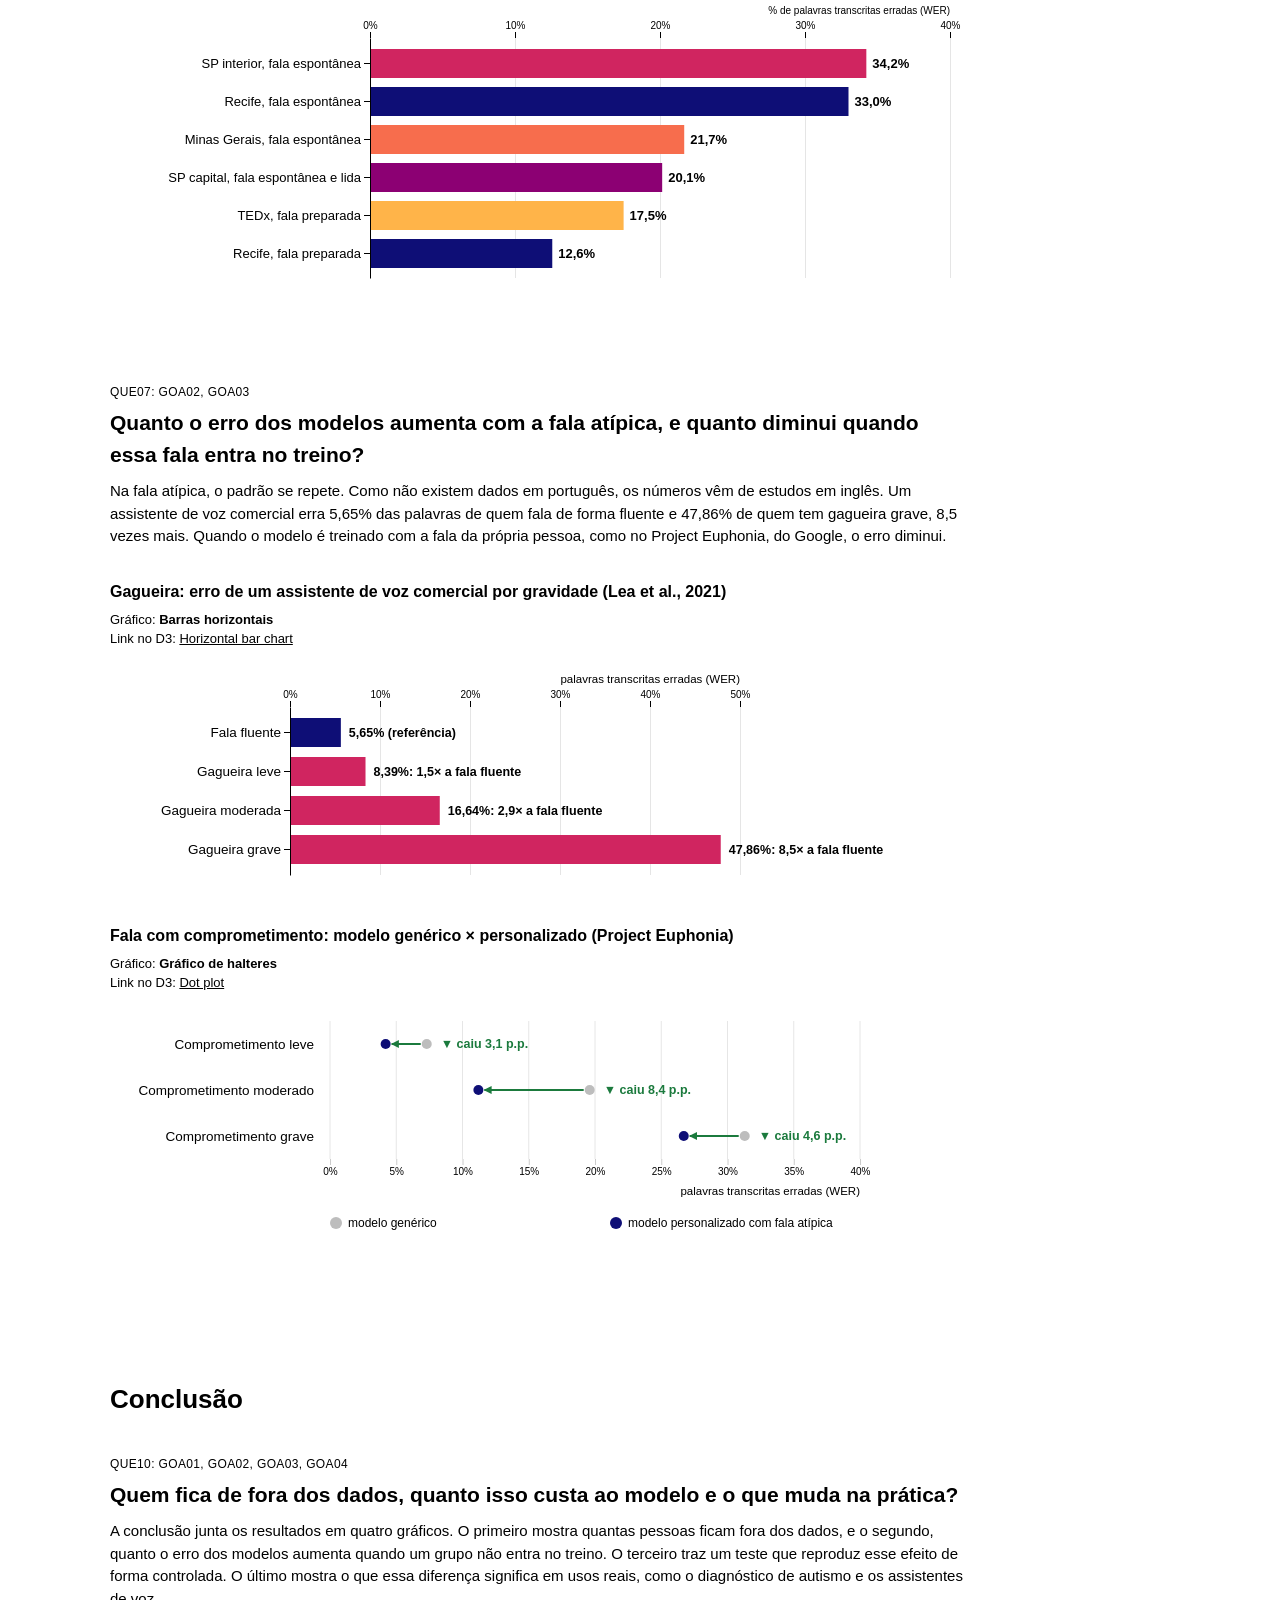
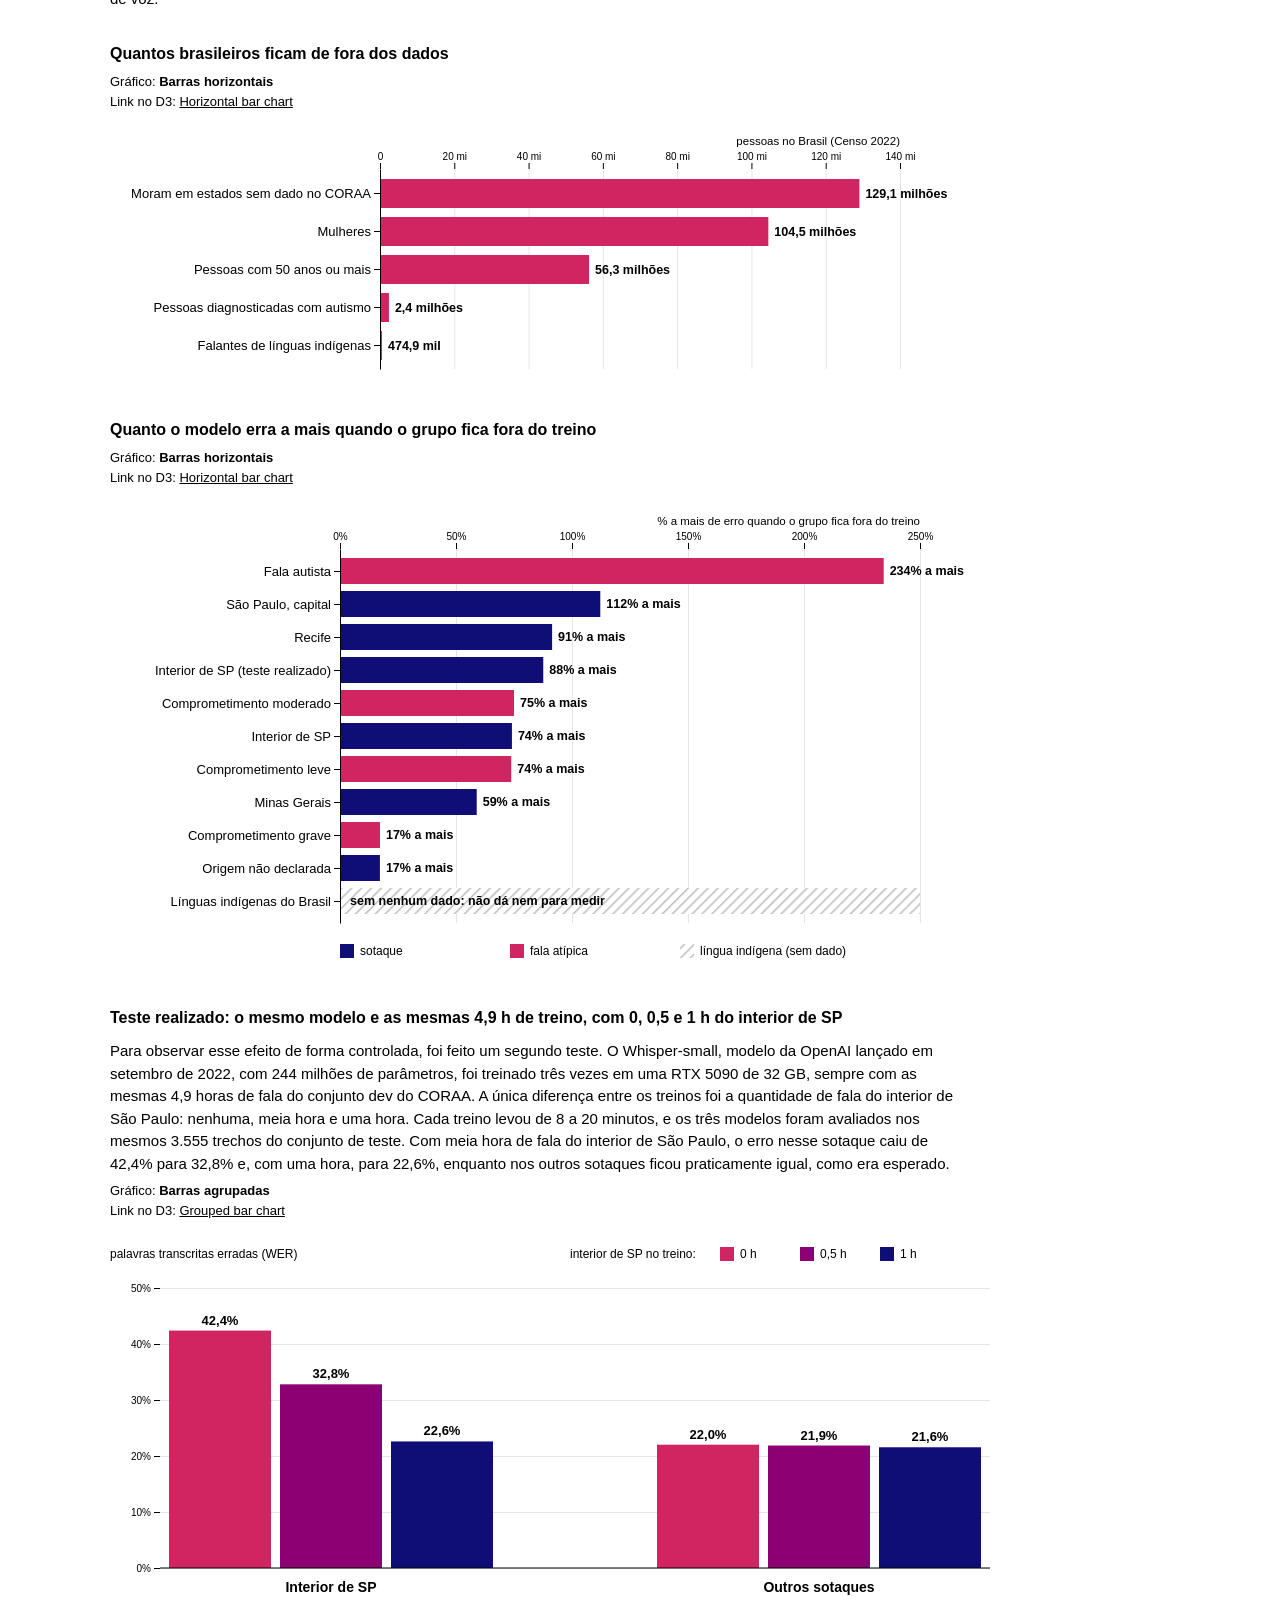
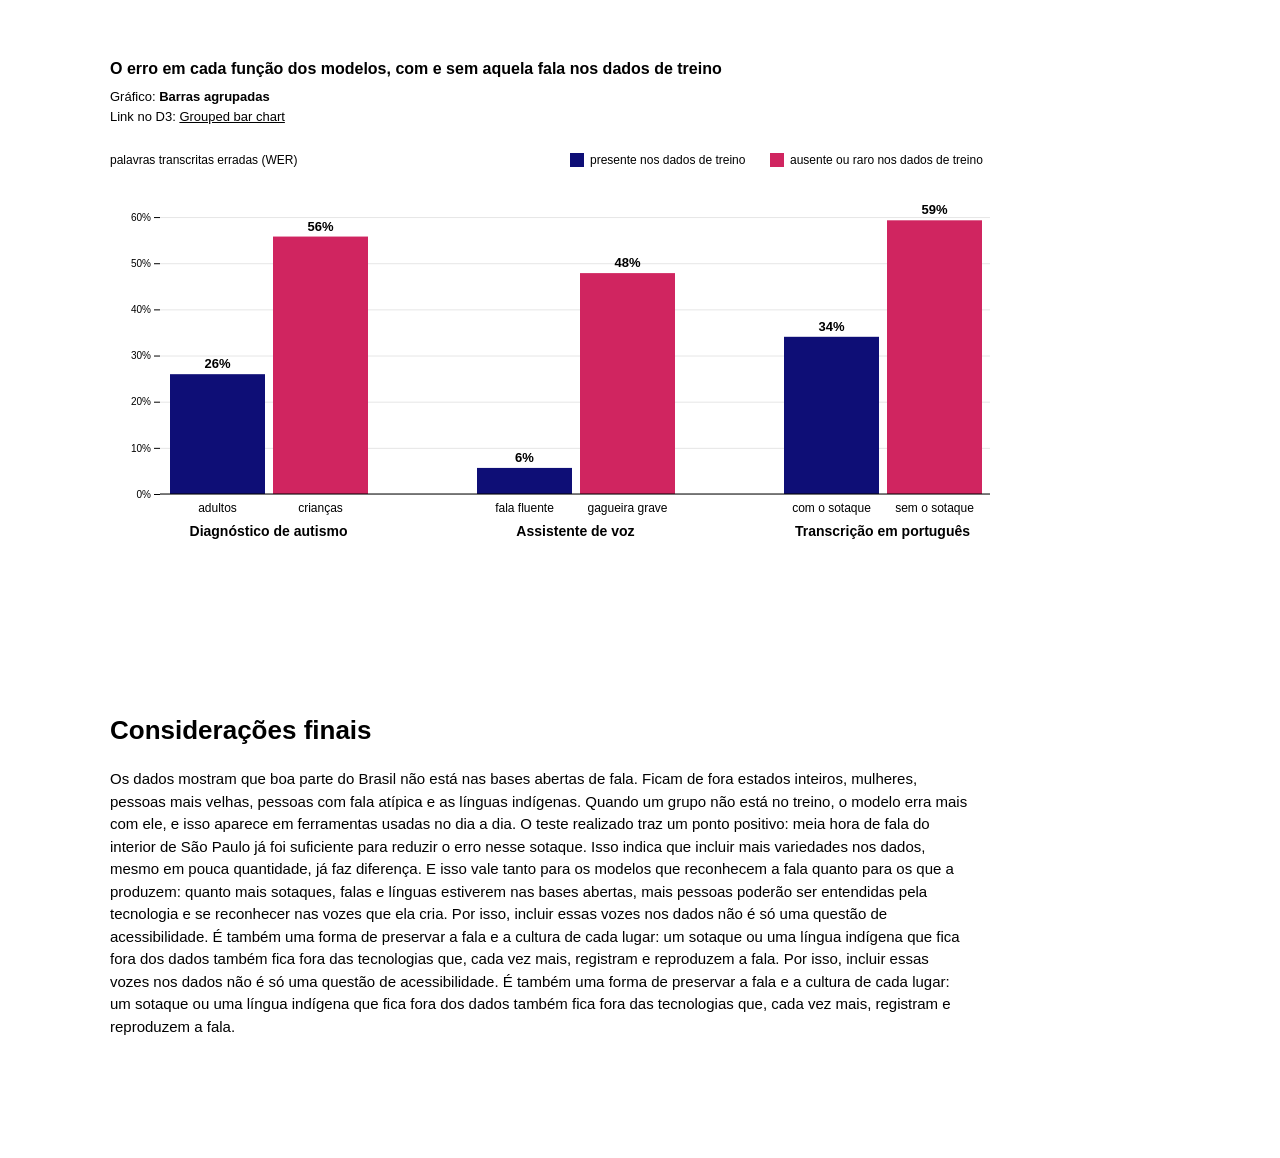
==== commit 140d4cc6: "Atualiza o teste realizado, o fechamento e o roteiro da apresentação O teste do interior de SP passa" ====
--- a/index.html
+++ b/index.html
@@ -128,7 +128,7 @@
     <p class="tipo">Gráfico: <strong>Barras horizontais</strong><br>Link no D3: <a href="https://observablehq.com/@d3/horizontal-bar-chart/2" target="_blank">Horizontal bar chart</a></p>
     <div class="grafico" id="g10b"></div>
     <h3>Teste realizado: o mesmo modelo e as mesmas 4,9 h de treino, com 0, 0,5 e 1 h do interior de SP</h3>
-    <p class="explicacao">Para observar esse efeito de forma controlada, foi feito um segundo teste. O Whisper-small, modelo da OpenAI lançado em setembro de 2022, com 244 milhões de parâmetros, foi treinado três vezes em uma RTX 5090 de 32 GB, sempre com as mesmas 4,9 horas de fala do conjunto dev do CORAA. A única diferença entre os treinos foi a quantidade de fala do interior de São Paulo: nenhuma, meia hora e uma hora. Cada treino levou de 8 a 20 minutos, e os três modelos foram avaliados nos mesmos 3.555 trechos do conjunto de teste. Com meia hora de fala do interior de São Paulo, o erro nesse sotaque caiu de 42,4% para 38,4%, enquanto nos outros sotaques ficou praticamente igual, como era esperado.</p>
+    <p class="explicacao">Para observar esse efeito de forma controlada, foi feito um segundo teste. O Whisper-small, modelo da OpenAI lançado em setembro de 2022, com 244 milhões de parâmetros, foi treinado três vezes em uma RTX 5090 de 32 GB, sempre com as mesmas 4,9 horas de fala do conjunto dev do CORAA. A única diferença entre os treinos foi a quantidade de fala do interior de São Paulo: nenhuma, meia hora e uma hora. Cada treino levou de 8 a 20 minutos, e os três modelos foram avaliados nos mesmos 3.555 trechos do conjunto de teste. Com meia hora de fala do interior de São Paulo, o erro nesse sotaque caiu de 42,4% para 32,8% e, com uma hora, para 22,6%, enquanto nos outros sotaques ficou praticamente igual, como era esperado.</p>
     <p class="tipo">Gráfico: <strong>Barras agrupadas</strong><br>Link no D3: <a href="https://observablehq.com/@d3/grouped-bar-chart/2" target="_blank">Grouped bar chart</a></p>
     <div class="grafico" id="g10d"></div>
     <h3>O erro em cada função dos modelos, com e sem aquela fala nos dados de treino</h3>
@@ -138,7 +138,7 @@
 
   <div class="parte">Considerações finais</div>
   <section id="fechamento">
-    <p class="explicacao">Os dados mostram que boa parte do Brasil não está nas bases abertas de fala. Ficam de fora estados inteiros, mulheres, pessoas mais velhas, pessoas com fala atípica e as línguas indígenas. Quando um grupo não está no treino, o modelo erra mais com ele, e isso aparece em ferramentas usadas no dia a dia. O teste realizado traz um ponto positivo: meia hora de fala do interior de São Paulo já foi suficiente para reduzir o erro nesse sotaque. Isso indica que incluir mais variedades nos dados, mesmo em pouca quantidade, já faz diferença. E isso vale tanto para os modelos que reconhecem a fala quanto para os que a produzem: quanto mais sotaques, falas e línguas estiverem nas bases abertas, mais pessoas poderão ser entendidas pela tecnologia e se reconhecer nas vozes que ela cria. Por isso, incluir essas vozes nos dados não é só uma questão de acessibilidade. É também uma forma de preservar a fala e a cultura de cada lugar: um sotaque ou uma língua indígena que fica fora dos dados também fica fora das tecnologias que, cada vez mais, registram e reproduzem a fala.</p>
+    <p class="explicacao">Os dados mostram que boa parte do Brasil não está nas bases abertas de fala. Ficam de fora estados inteiros, mulheres, pessoas mais velhas, pessoas com fala atípica e as línguas indígenas. Quando um grupo não está no treino, o modelo erra mais com ele, e isso aparece em ferramentas usadas no dia a dia. O teste realizado traz um ponto positivo: meia hora de fala do interior de São Paulo já foi suficiente para reduzir o erro nesse sotaque. Isso indica que incluir mais variedades nos dados, mesmo em pouca quantidade, já faz diferença. E isso vale tanto para os modelos que reconhecem a fala quanto para os que a produzem: quanto mais sotaques, falas e línguas estiverem nas bases abertas, mais pessoas poderão ser entendidas pela tecnologia e se reconhecer nas vozes que ela cria. Por isso, incluir essas vozes nos dados não é só uma questão de acessibilidade. É também uma forma de preservar a fala e a cultura de cada lugar: um sotaque ou uma língua indígena que fica fora dos dados também fica fora das tecnologias que, cada vez mais, registram e reproduzem a fala. Por isso, incluir essas vozes nos dados não é só uma questão de acessibilidade. É também uma forma de preservar a fala e a cultura de cada lugar: um sotaque ou uma língua indígena que fica fora dos dados também fica fora das tecnologias que, cada vez mais, registram e reproduzem a fala.</p>
   </section>
 
 </main>
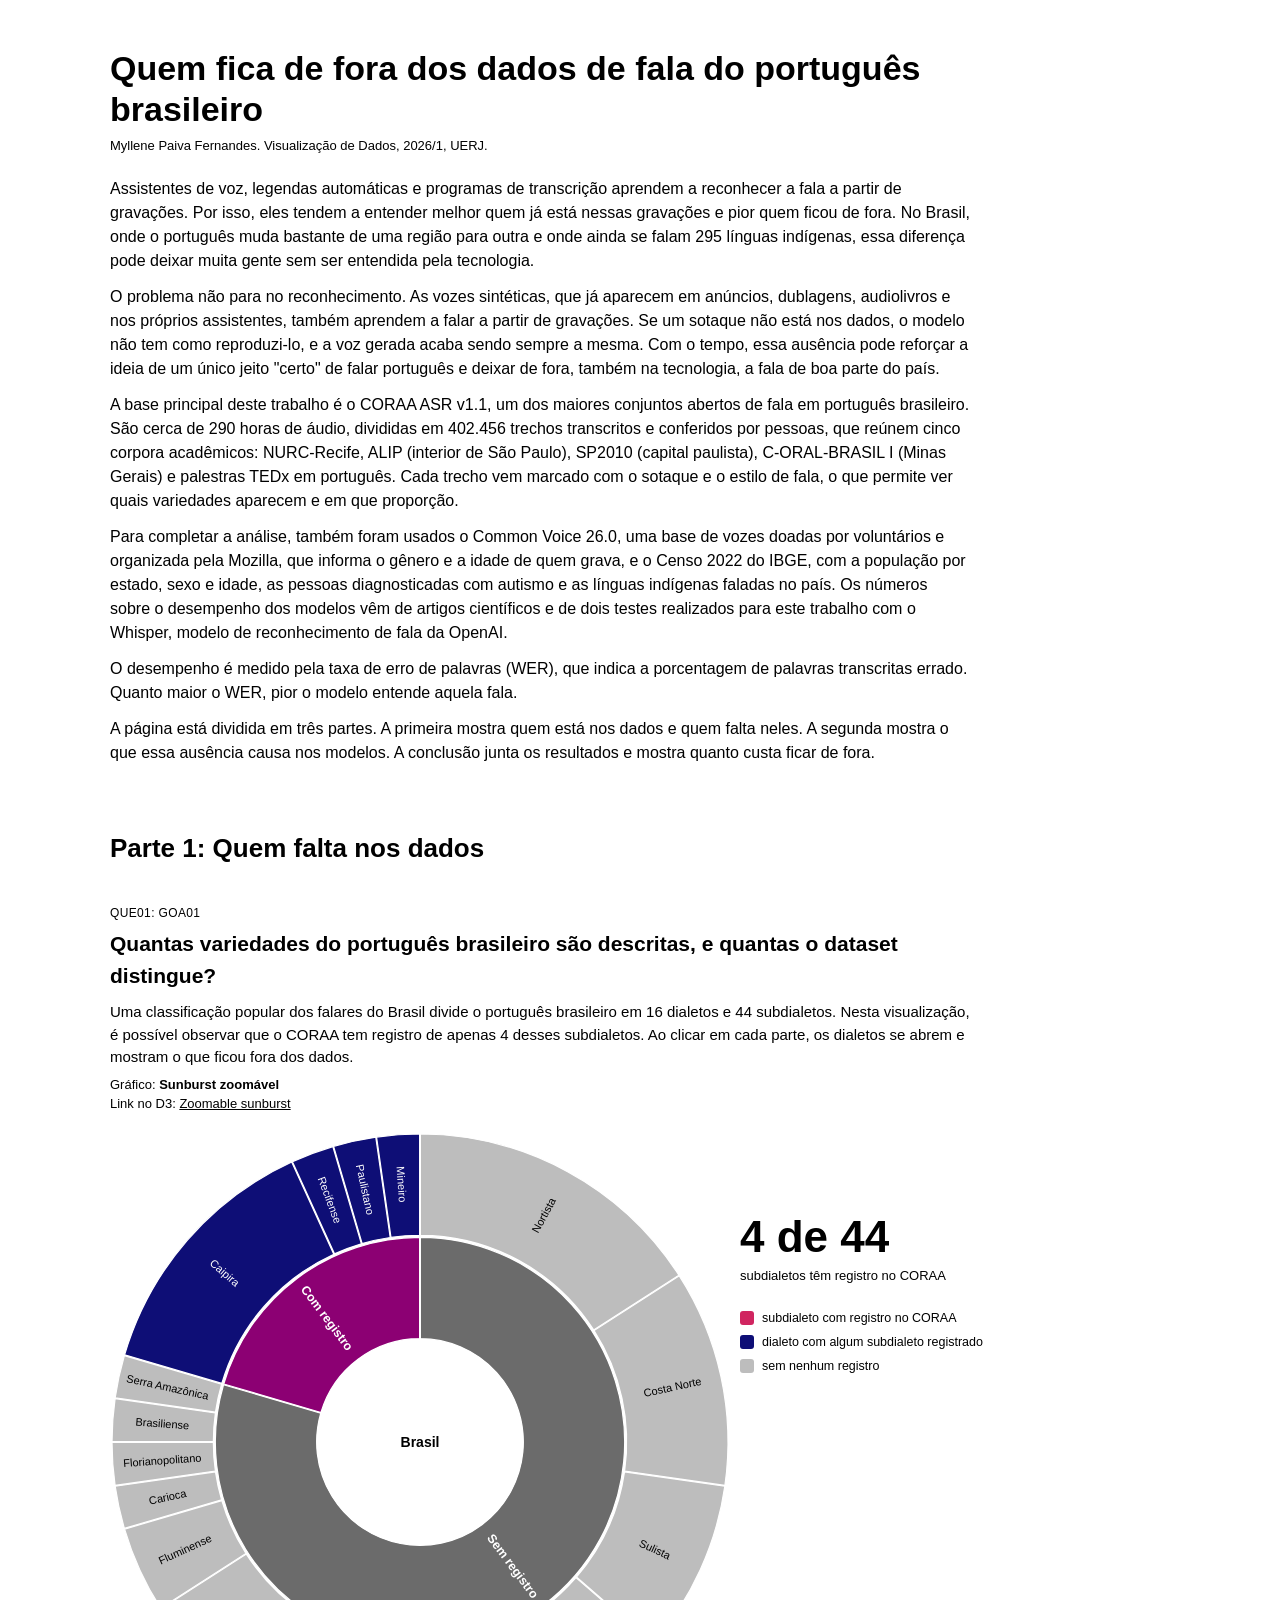
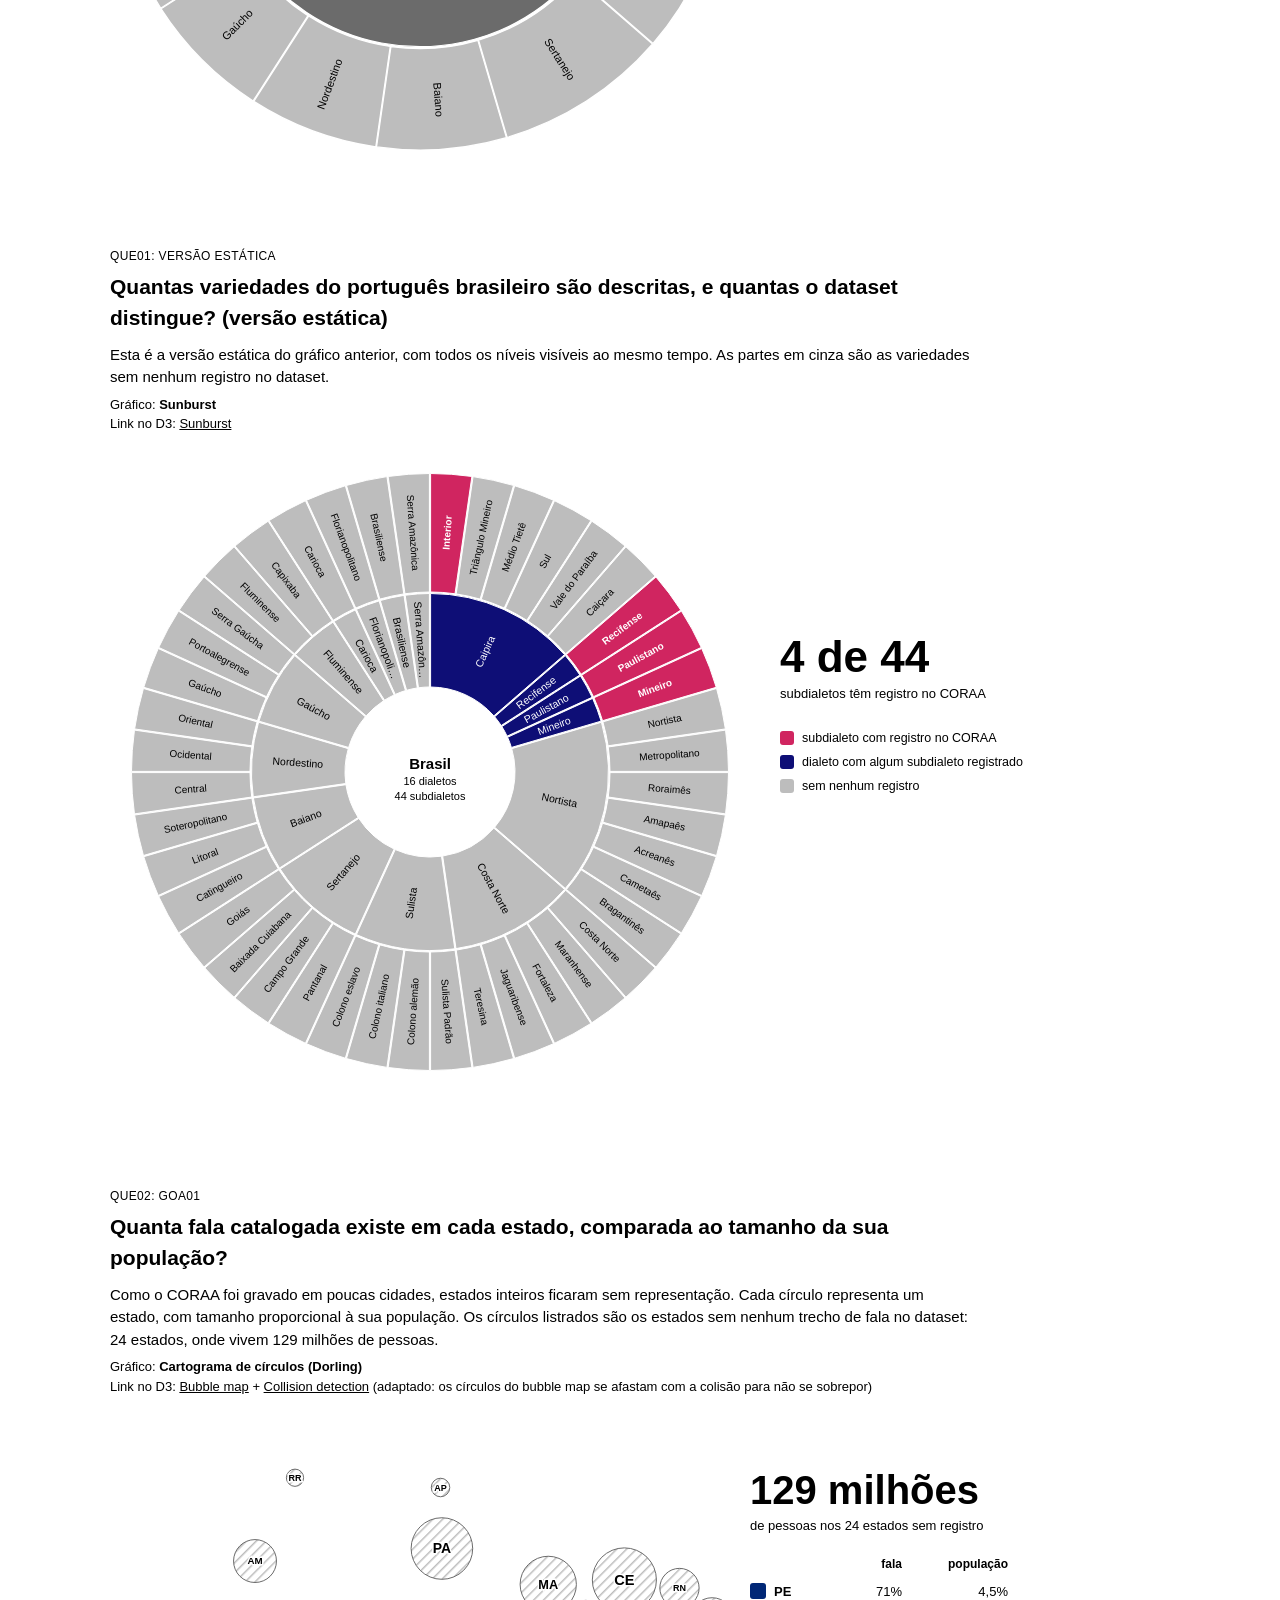
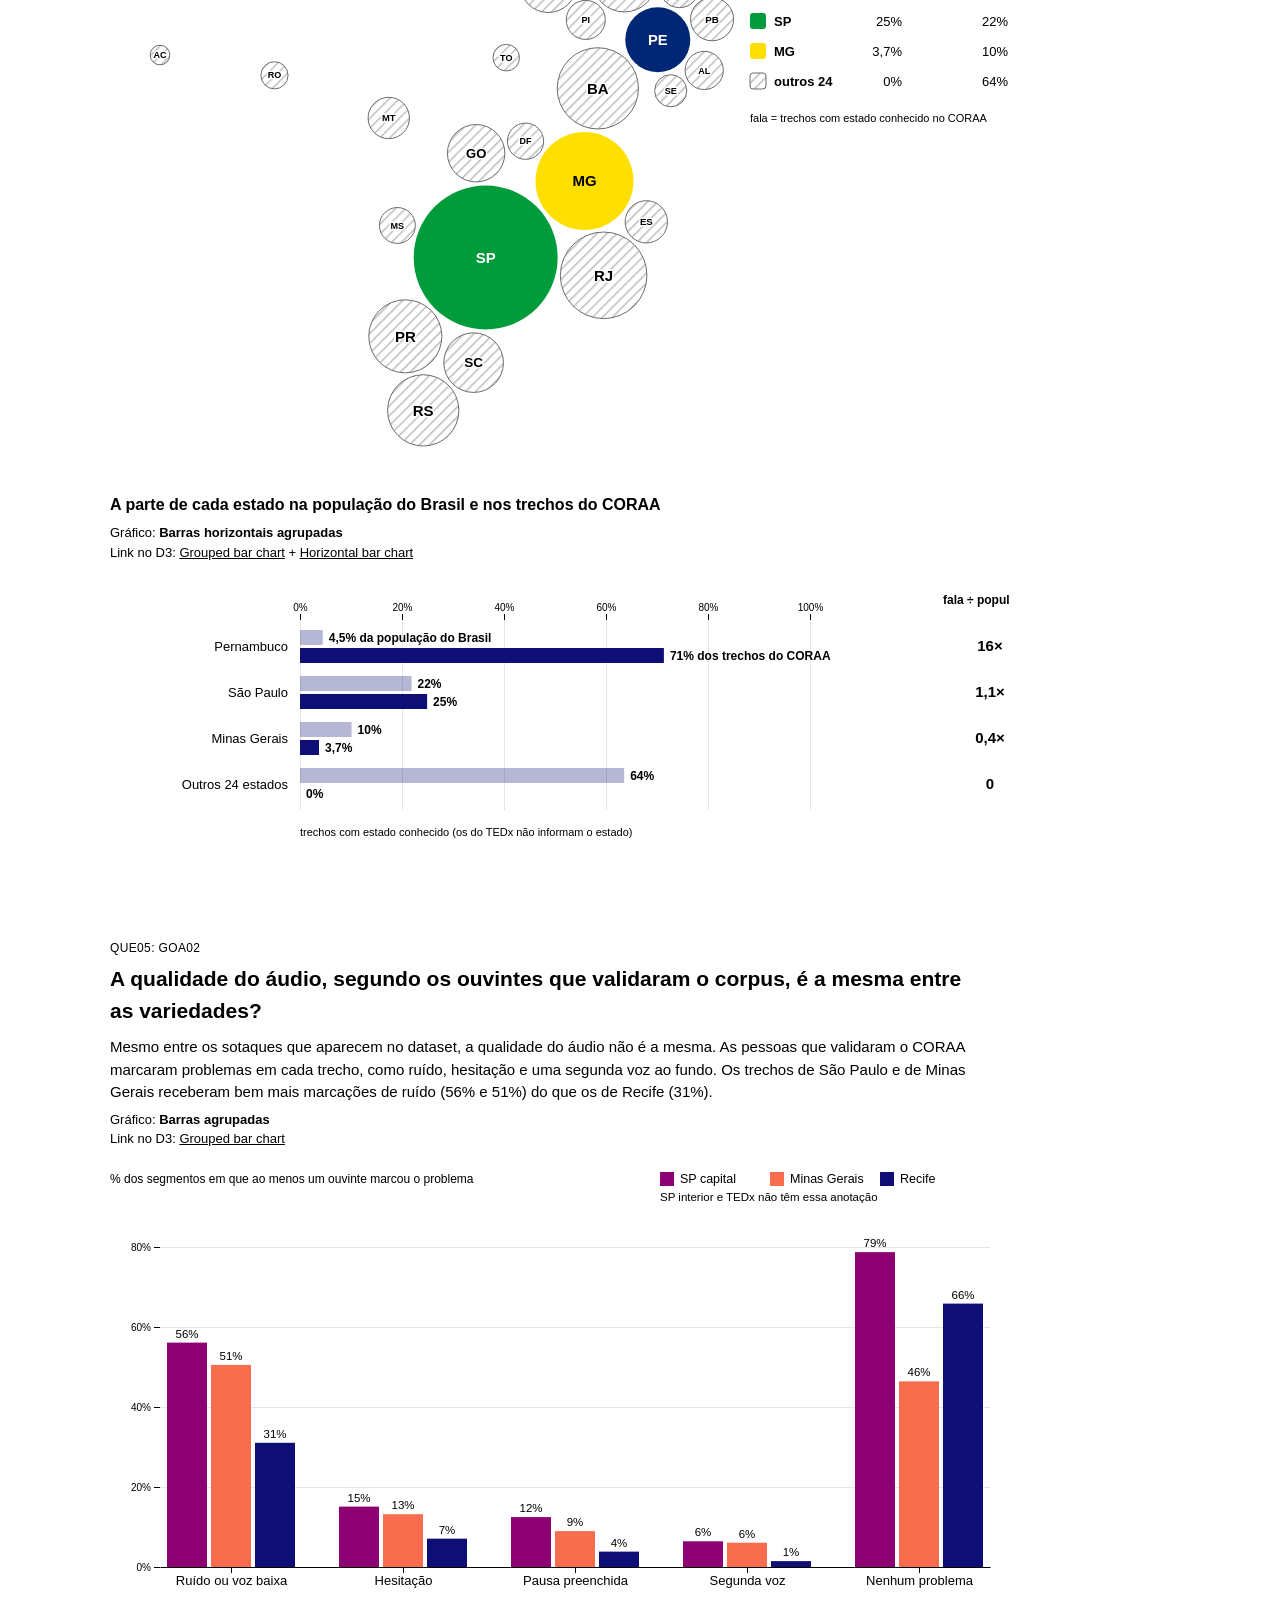
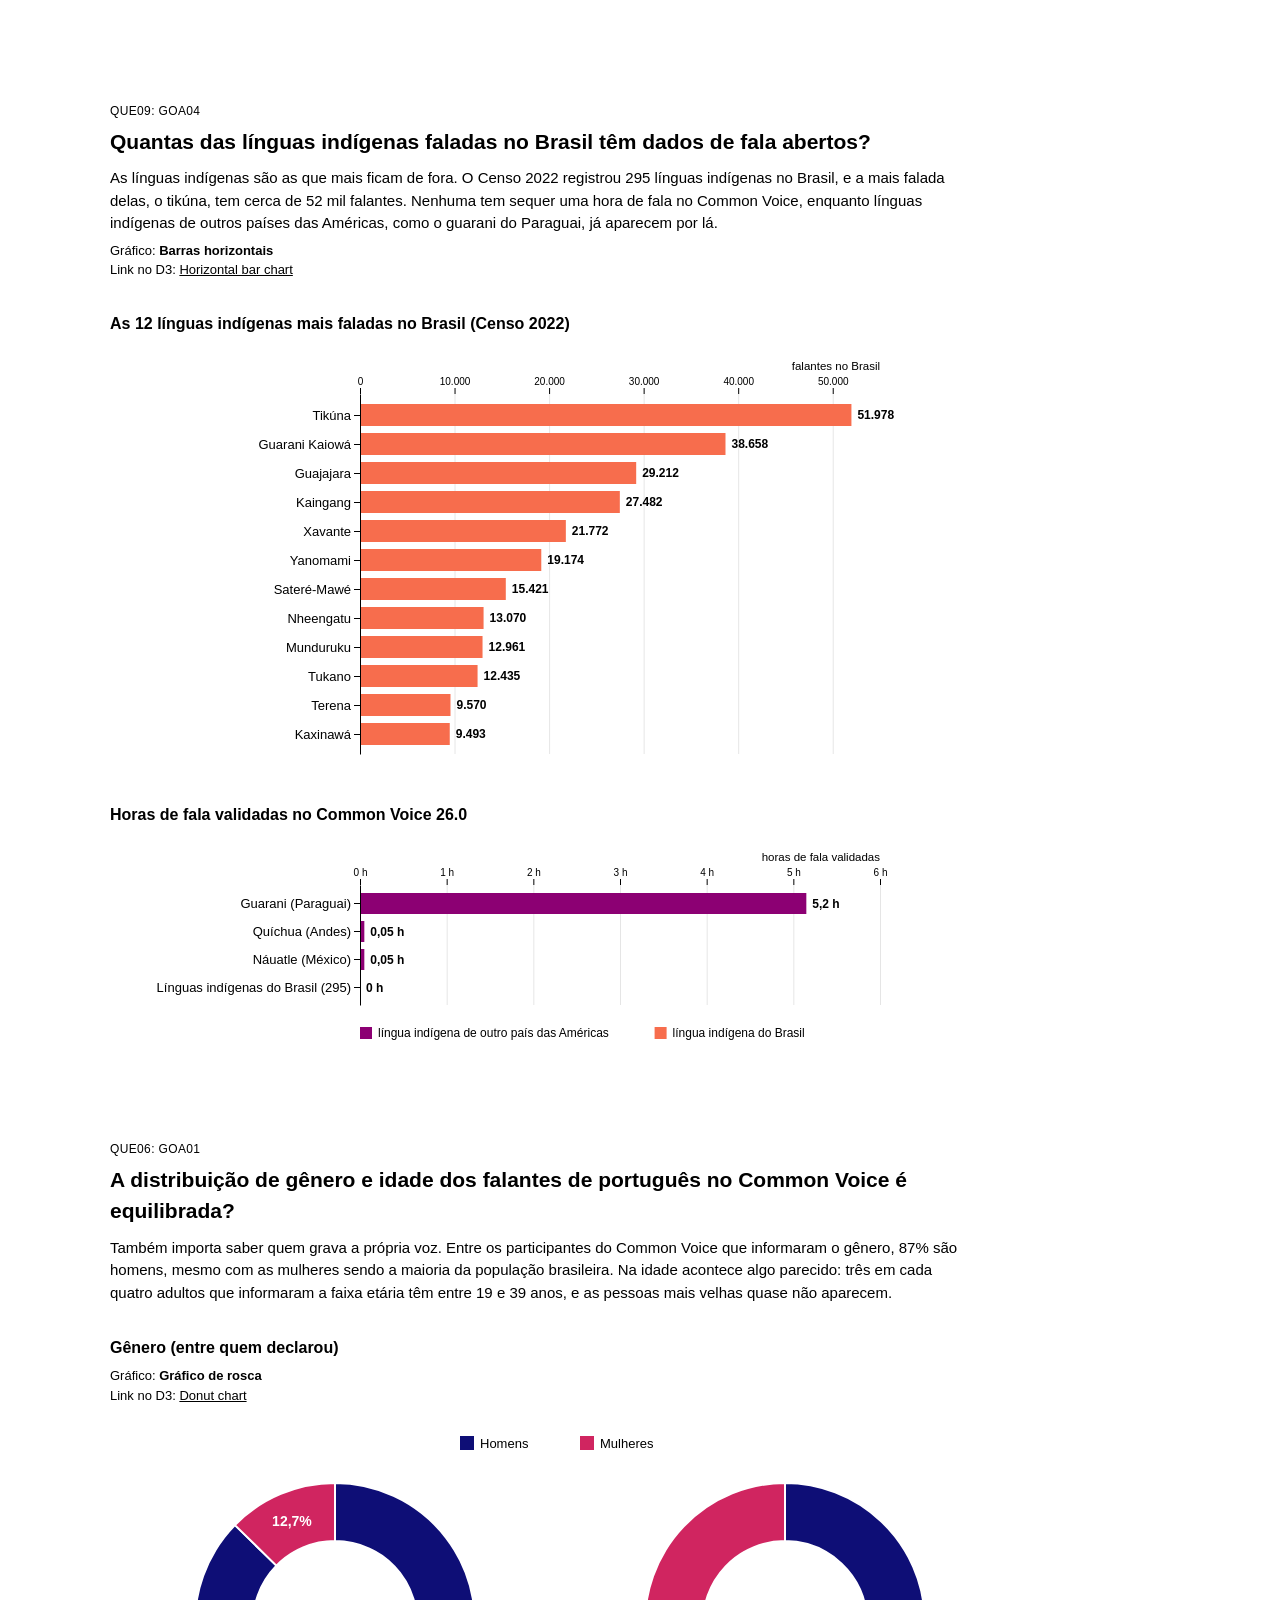
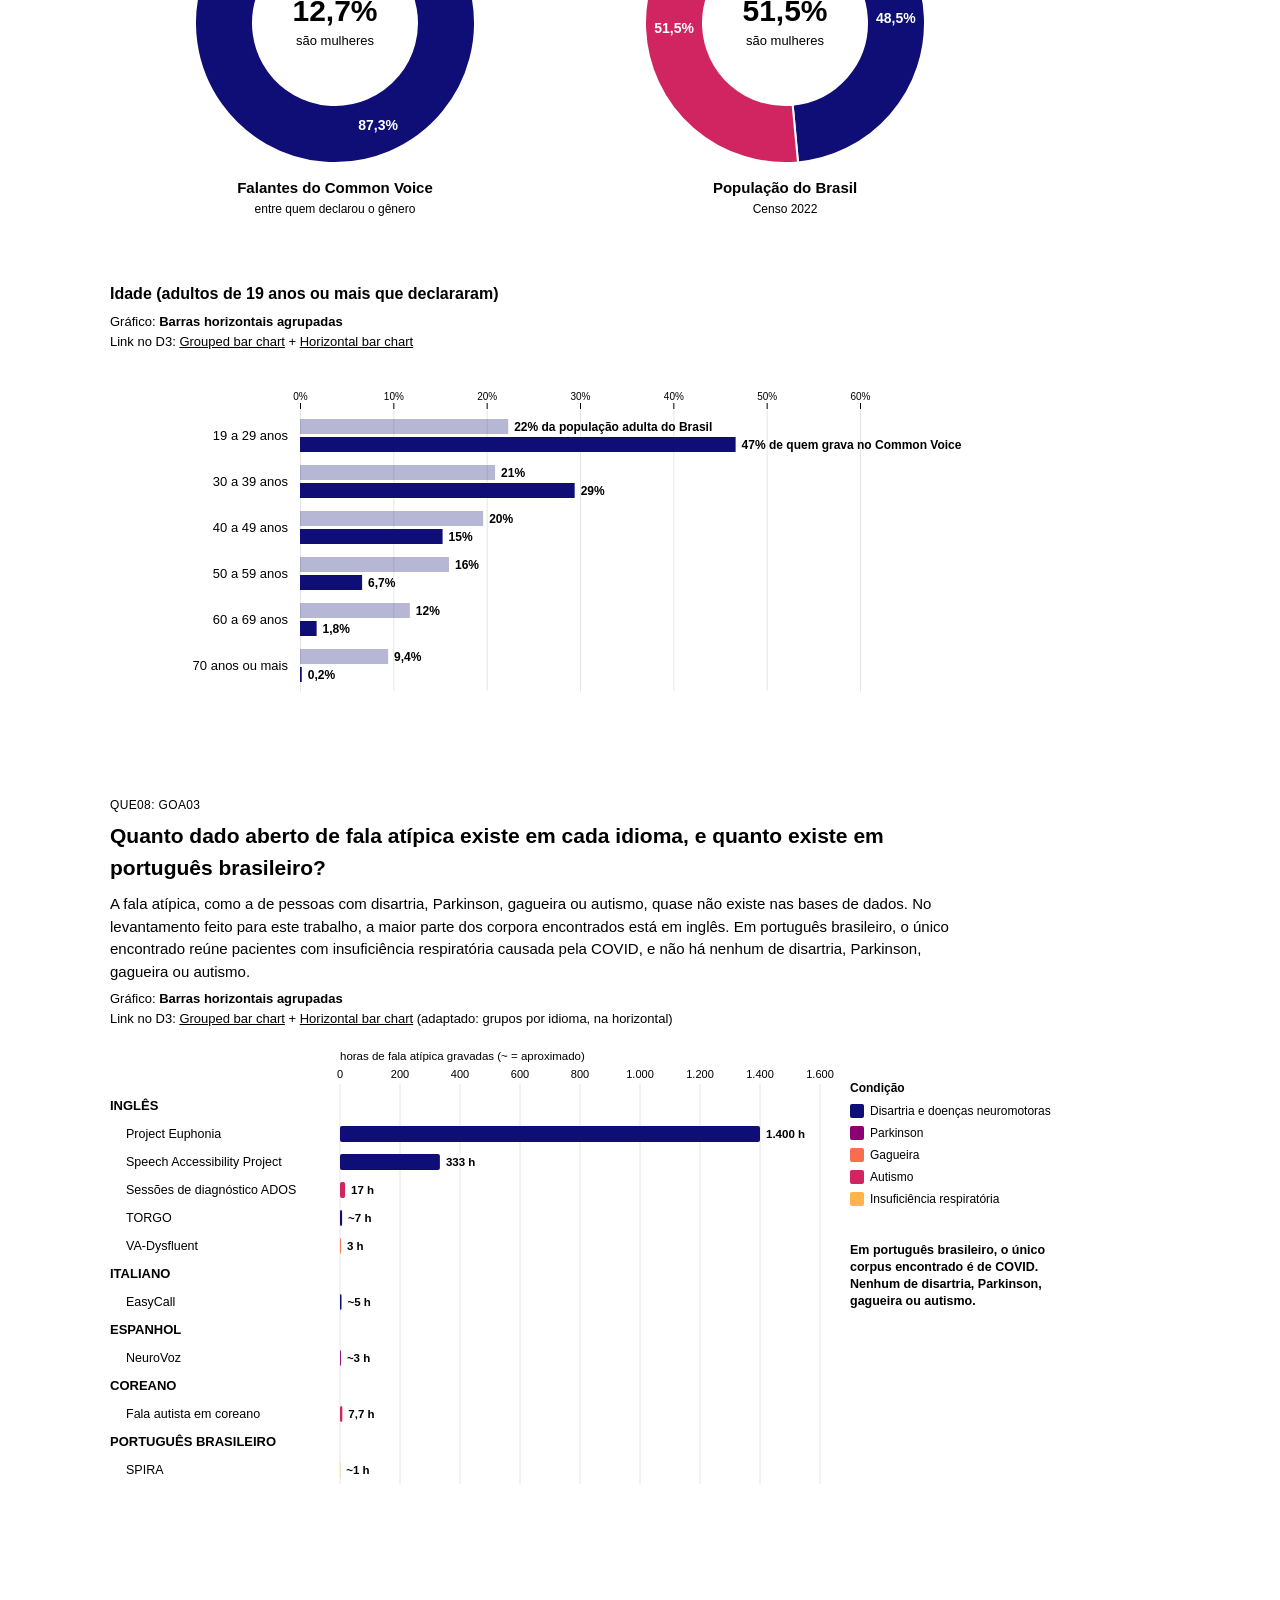
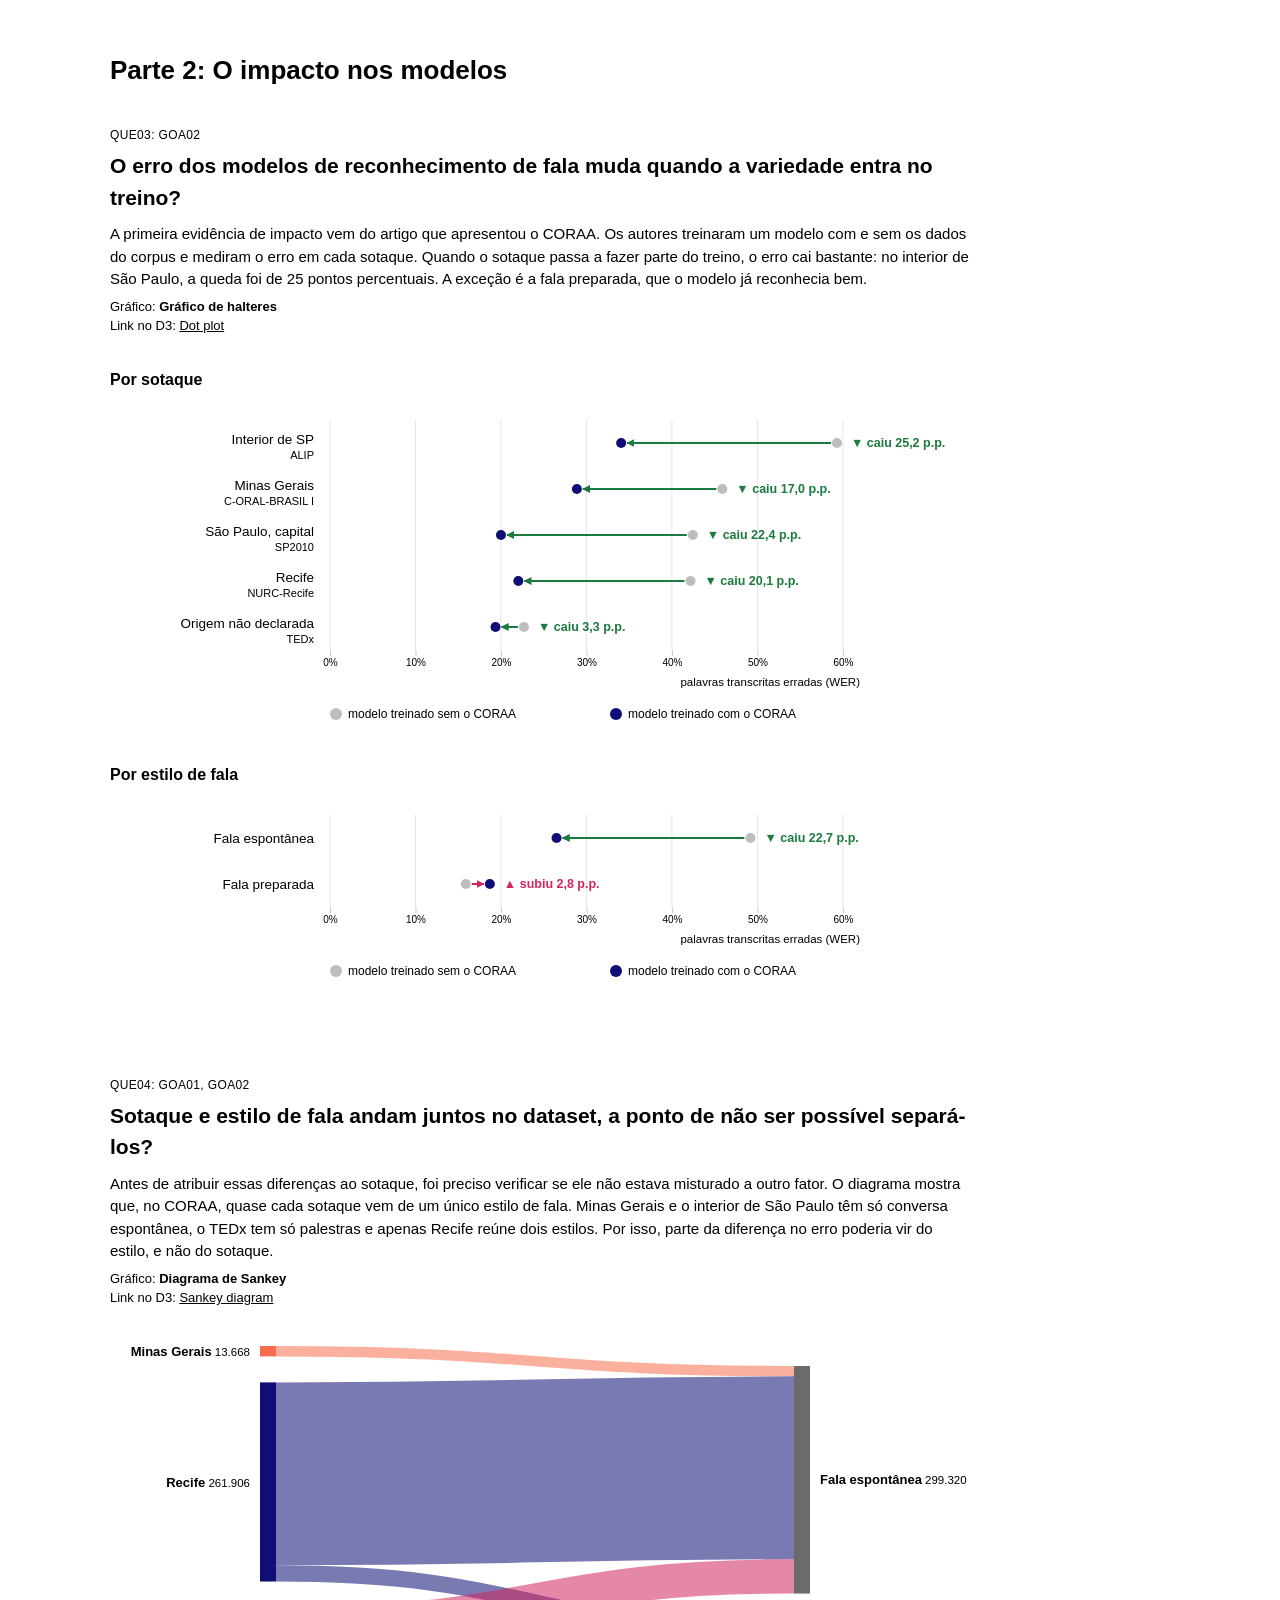
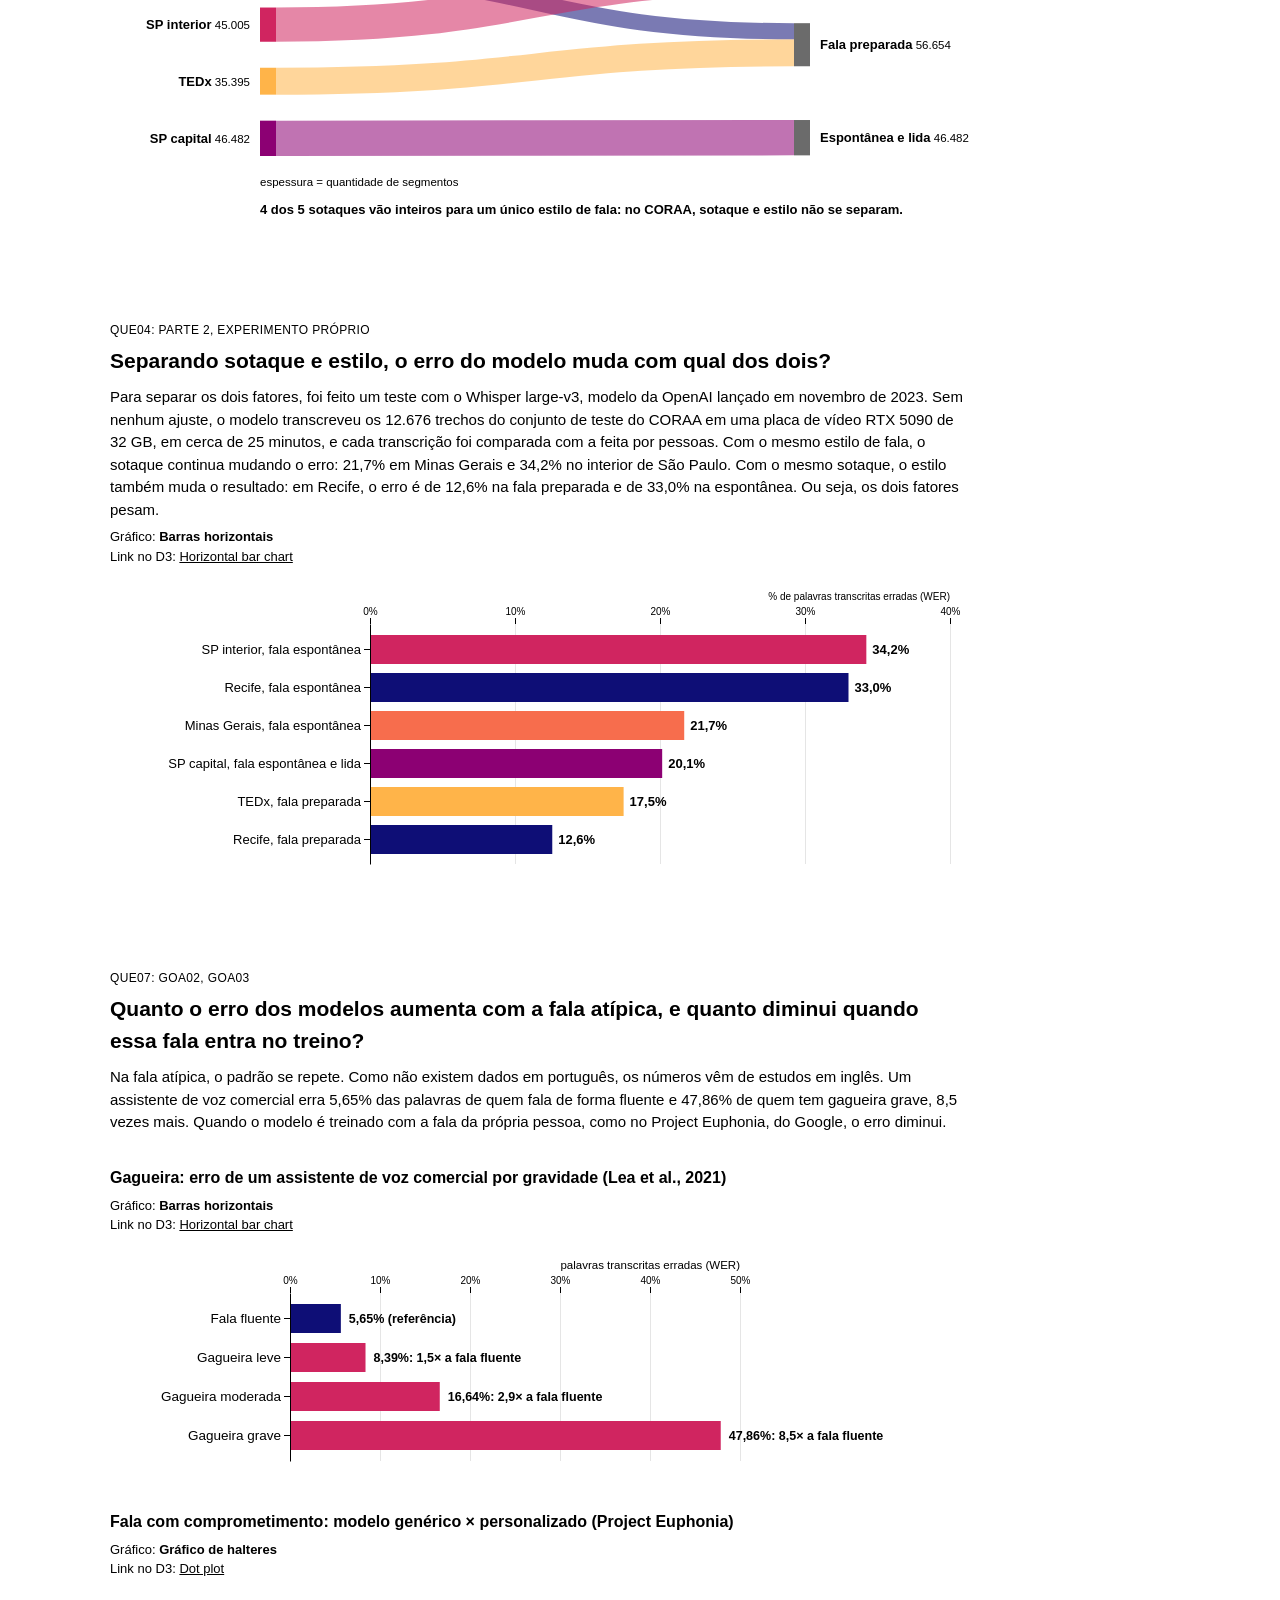
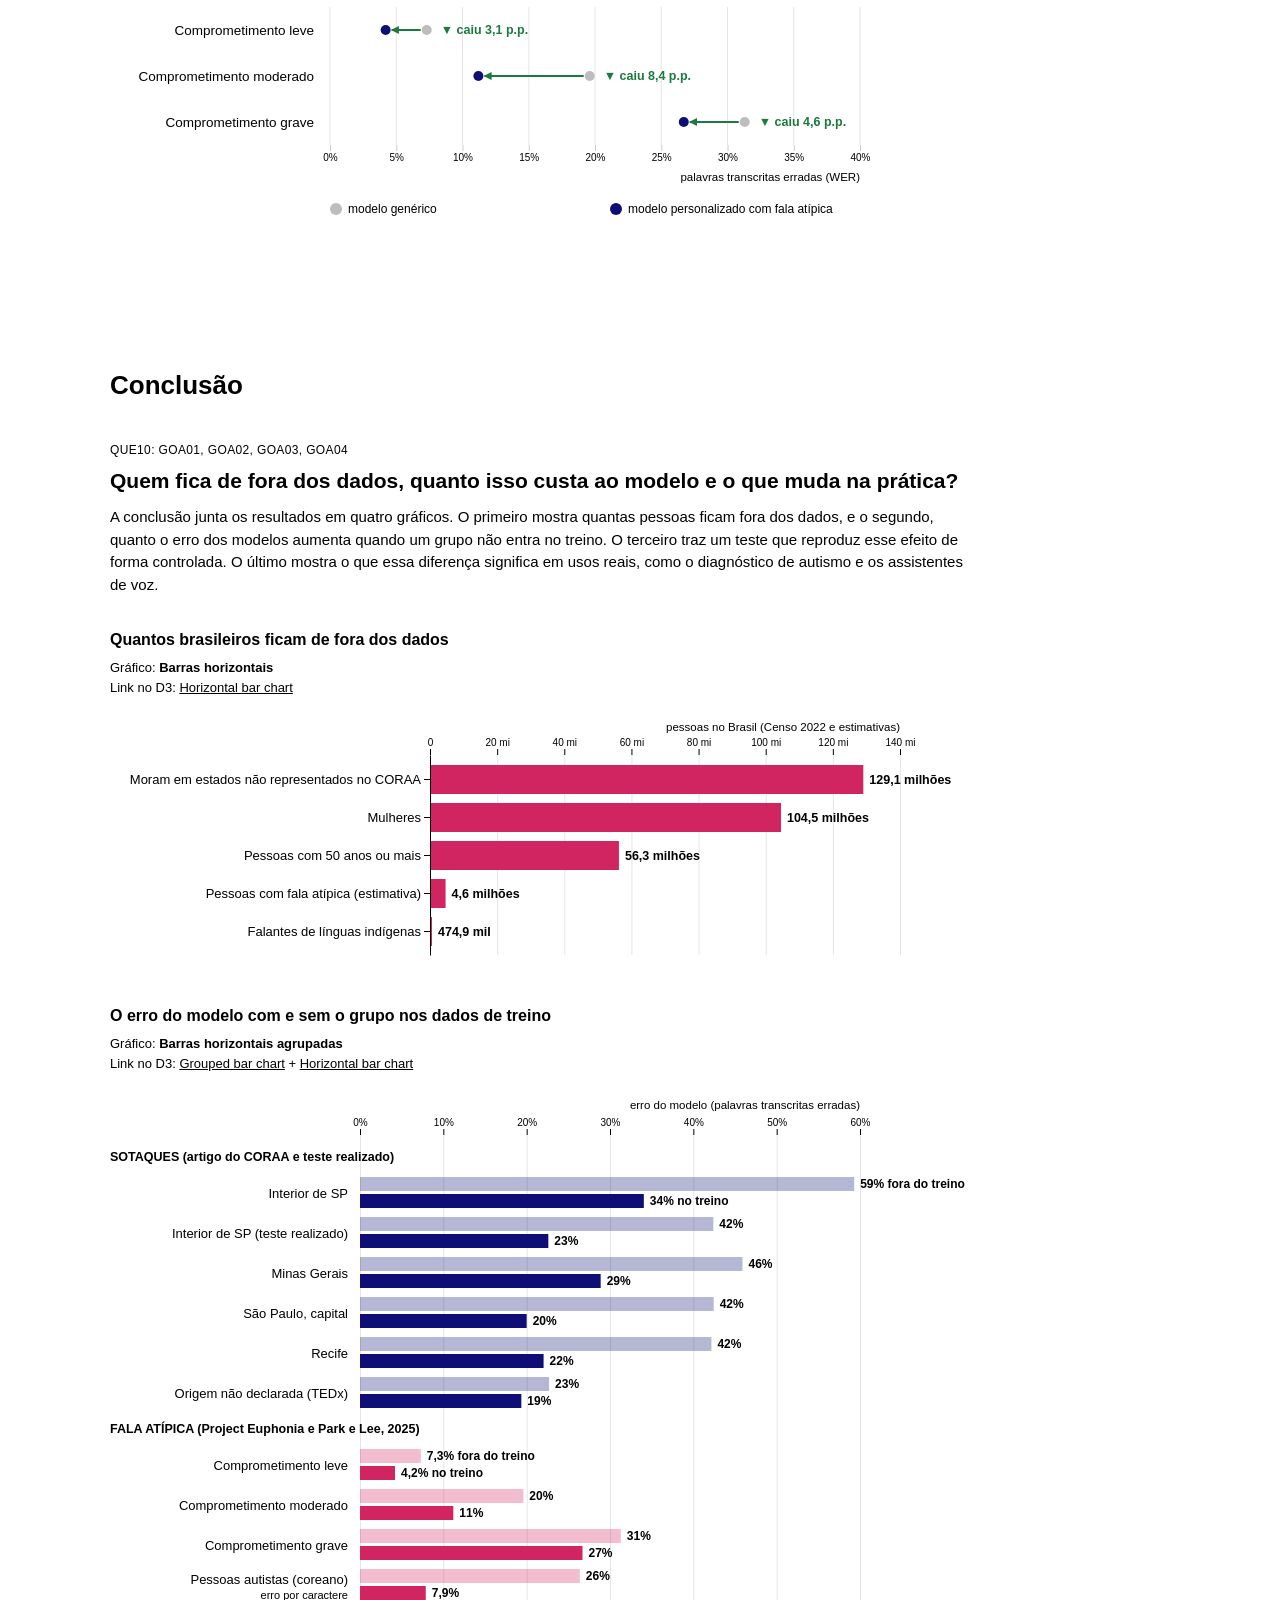
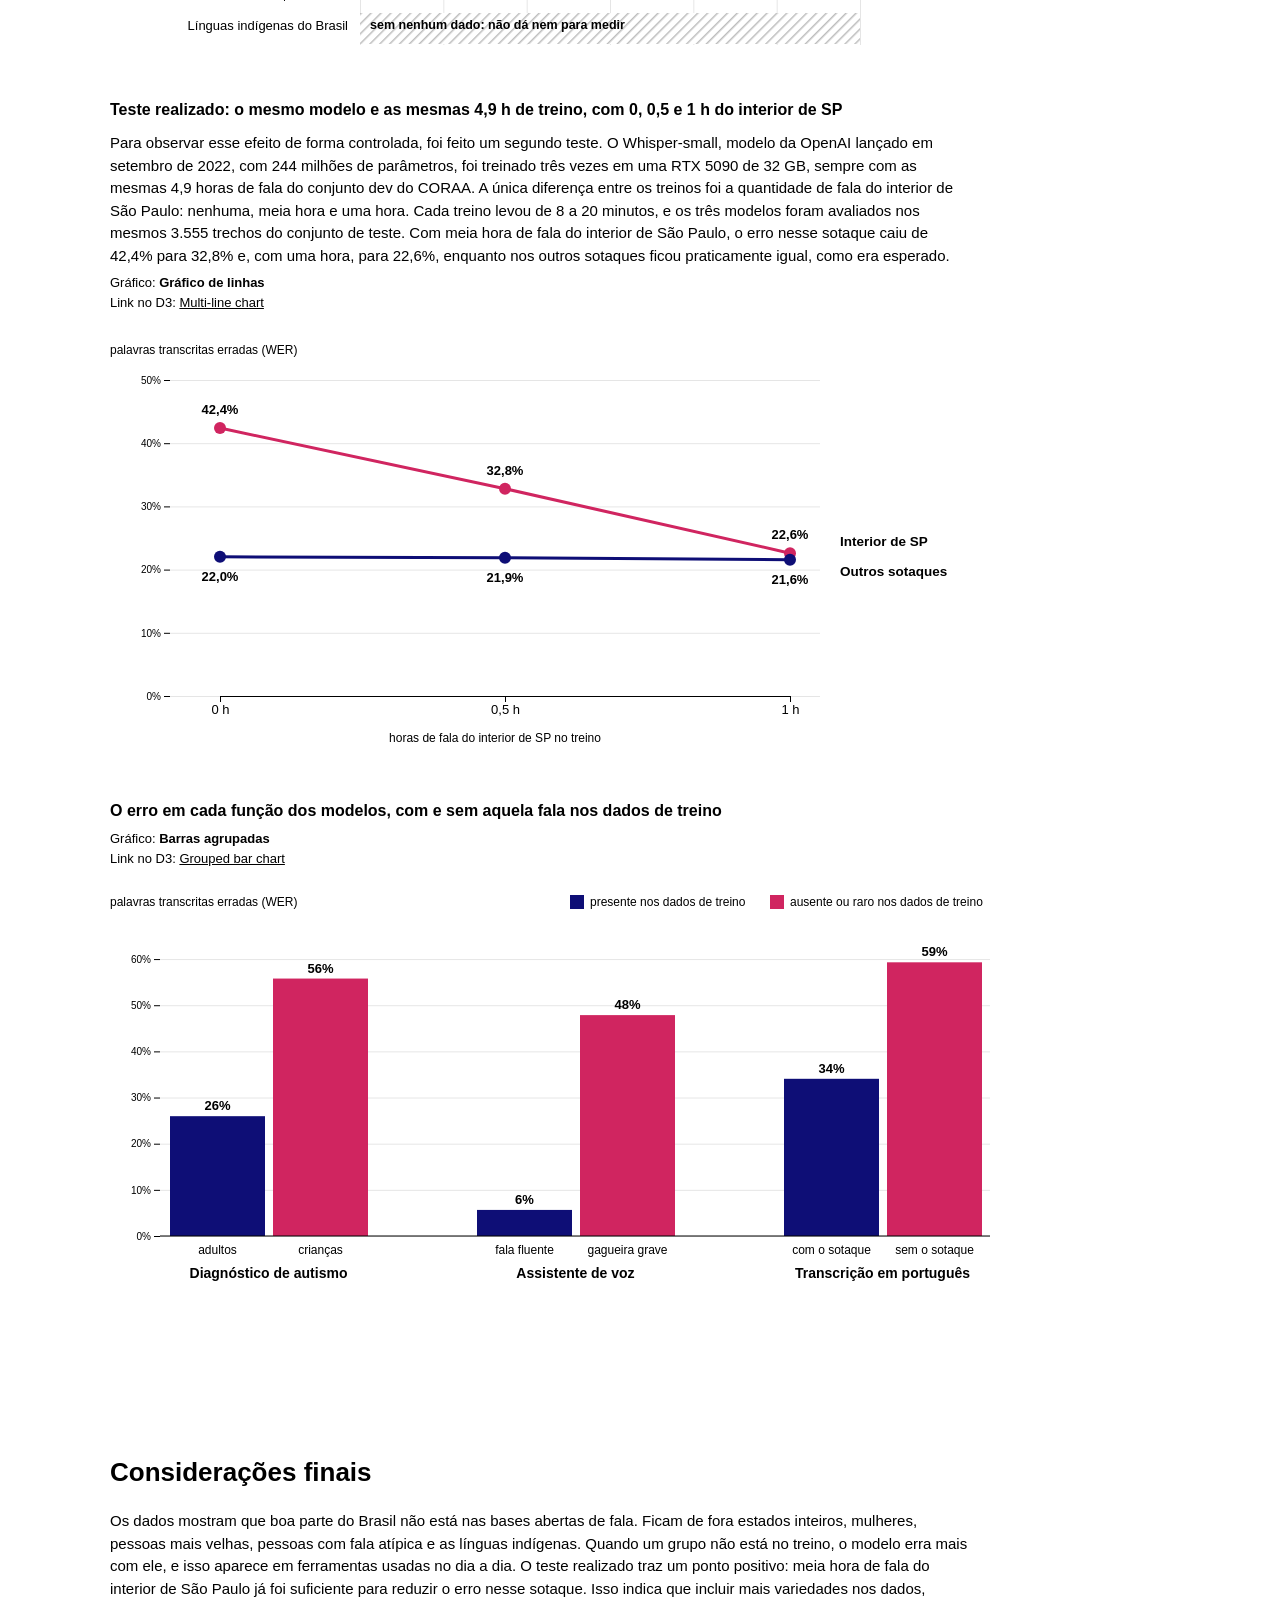
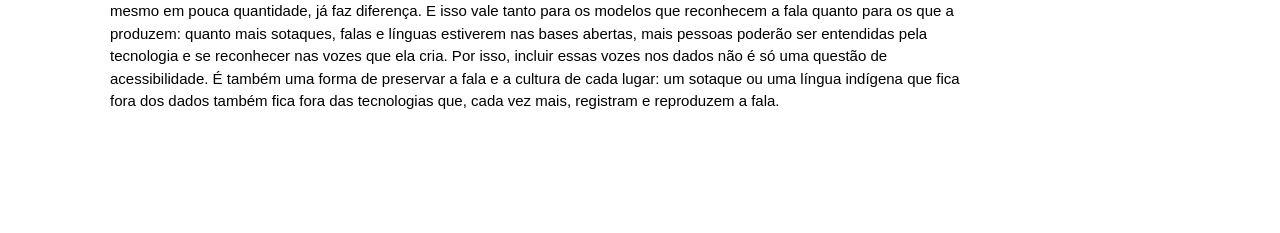
==== commit ebee09fd: "Leva para o site as versões novas dos gráficos da apresentação O cartograma ganha as cores da bandei" ====
--- a/index.html
+++ b/index.html
@@ -4,9 +4,9 @@
 <meta charset="utf-8">
 <meta name="viewport" content="width=device-width, initial-scale=1">
 <title>Quem fica de fora dos dados de fala do português brasileiro</title>
-<link rel="stylesheet" href="estilo.css">
-<script src="lib/d3.min.js"></script>
-<script src="lib/d3-sankey.min.js"></script>
+<link rel="stylesheet" href="estilo.css?v=20261023n">
+<script src="lib/d3.min.js?v=20261023n"></script>
+<script src="lib/d3-sankey.min.js?v=20261023n"></script>
 </head>
 <body>
 <main>
@@ -42,6 +42,9 @@
     <p class="explicacao">Como o CORAA foi gravado em poucas cidades, estados inteiros ficaram sem representação. Cada círculo representa um estado, com tamanho proporcional à sua população. Os círculos listrados são os estados sem nenhum trecho de fala no dataset: 24 estados, onde vivem 129 milhões de pessoas.</p>
     <p class="tipo">Gráfico: <strong>Cartograma de círculos (Dorling)</strong><br>Link no D3: <a href="https://observablehq.com/@d3/bubble-map/2" target="_blank">Bubble map</a> + <a href="https://observablehq.com/@d3/collision-detection/2" target="_blank">Collision detection</a> (adaptado: os círculos do bubble map se afastam com a colisão para não se sobrepor)</p>
     <div class="grafico" id="g02"></div>
+    <h3>A parte de cada estado na população do Brasil e nos trechos do CORAA</h3>
+    <p class="tipo">Gráfico: <strong>Barras horizontais agrupadas</strong><br>Link no D3: <a href="https://observablehq.com/@d3/grouped-bar-chart/2" target="_blank">Grouped bar chart</a> + <a href="https://observablehq.com/@d3/horizontal-bar-chart/2" target="_blank">Horizontal bar chart</a></p>
+    <div class="grafico" id="g02p"></div>
   </section>
 
   <section id="q05"><div class="etiqueta">QUE05: GOA02</div>
@@ -65,11 +68,11 @@
     <h2>A distribuição de gênero e idade dos falantes de português no Common Voice é equilibrada?</h2>
     <p class="explicacao">Também importa saber quem grava a própria voz. Entre os participantes do Common Voice que informaram o gênero, 87% são homens, mesmo com as mulheres sendo a maioria da população brasileira. Na idade acontece algo parecido: três em cada quatro adultos que informaram a faixa etária têm entre 19 e 39 anos, e as pessoas mais velhas quase não aparecem.</p>
     <h3>Gênero (entre quem declarou)</h3>
-    <p class="tipo">Gráfico: <strong>Barras empilhadas de 100%</strong><br>Link no D3: <a href="https://observablehq.com/@d3/stacked-normalized-horizontal-bar/2" target="_blank">Stacked normalized horizontal bar chart</a></p>
-    <div class="grafico" id="g06a"></div>
+    <p class="tipo">Gráfico: <strong>Gráfico de rosca</strong><br>Link no D3: <a href="https://observablehq.com/@d3/donut-chart/2" target="_blank">Donut chart</a></p>
+    <div class="grafico" id="g06d"></div>
     <h3>Idade (adultos de 19 anos ou mais que declararam)</h3>
-    <p class="tipo">Gráfico: <strong>Barras divergentes</strong><br>Link no D3: <a href="https://observablehq.com/@d3/diverging-bar-chart/2" target="_blank">Diverging bar chart</a></p>
-    <div class="grafico" id="g06b"></div>
+    <p class="tipo">Gráfico: <strong>Barras horizontais agrupadas</strong><br>Link no D3: <a href="https://observablehq.com/@d3/grouped-bar-chart/2" target="_blank">Grouped bar chart</a> + <a href="https://observablehq.com/@d3/horizontal-bar-chart/2" target="_blank">Horizontal bar chart</a></p>
+    <div class="grafico" id="g06p"></div>
   </section>
 
   <section id="q08"><div class="etiqueta">QUE08: GOA03</div>
@@ -124,13 +127,13 @@
     <h3>Quantos brasileiros ficam de fora dos dados</h3>
     <p class="tipo">Gráfico: <strong>Barras horizontais</strong><br>Link no D3: <a href="https://observablehq.com/@d3/horizontal-bar-chart/2" target="_blank">Horizontal bar chart</a></p>
     <div class="grafico" id="g10a"></div>
-    <h3>Quanto o modelo erra a mais quando o grupo fica fora do treino</h3>
-    <p class="tipo">Gráfico: <strong>Barras horizontais</strong><br>Link no D3: <a href="https://observablehq.com/@d3/horizontal-bar-chart/2" target="_blank">Horizontal bar chart</a></p>
-    <div class="grafico" id="g10b"></div>
+    <h3>O erro do modelo com e sem o grupo nos dados de treino</h3>
+    <p class="tipo">Gráfico: <strong>Barras horizontais agrupadas</strong><br>Link no D3: <a href="https://observablehq.com/@d3/grouped-bar-chart/2" target="_blank">Grouped bar chart</a> + <a href="https://observablehq.com/@d3/horizontal-bar-chart/2" target="_blank">Horizontal bar chart</a></p>
+    <div class="grafico" id="g10e"></div>
     <h3>Teste realizado: o mesmo modelo e as mesmas 4,9 h de treino, com 0, 0,5 e 1 h do interior de SP</h3>
     <p class="explicacao">Para observar esse efeito de forma controlada, foi feito um segundo teste. O Whisper-small, modelo da OpenAI lançado em setembro de 2022, com 244 milhões de parâmetros, foi treinado três vezes em uma RTX 5090 de 32 GB, sempre com as mesmas 4,9 horas de fala do conjunto dev do CORAA. A única diferença entre os treinos foi a quantidade de fala do interior de São Paulo: nenhuma, meia hora e uma hora. Cada treino levou de 8 a 20 minutos, e os três modelos foram avaliados nos mesmos 3.555 trechos do conjunto de teste. Com meia hora de fala do interior de São Paulo, o erro nesse sotaque caiu de 42,4% para 32,8% e, com uma hora, para 22,6%, enquanto nos outros sotaques ficou praticamente igual, como era esperado.</p>
-    <p class="tipo">Gráfico: <strong>Barras agrupadas</strong><br>Link no D3: <a href="https://observablehq.com/@d3/grouped-bar-chart/2" target="_blank">Grouped bar chart</a></p>
-    <div class="grafico" id="g10d"></div>
+    <p class="tipo">Gráfico: <strong>Gráfico de linhas</strong><br>Link no D3: <a href="https://observablehq.com/@d3/multi-line-chart/2" target="_blank">Multi-line chart</a></p>
+    <div class="grafico" id="g10l"></div>
     <h3>O erro em cada função dos modelos, com e sem aquela fala nos dados de treino</h3>
     <p class="tipo">Gráfico: <strong>Barras agrupadas</strong><br>Link no D3: <a href="https://observablehq.com/@d3/grouped-bar-chart/2" target="_blank">Grouped bar chart</a></p>
     <div class="grafico" id="g10c"></div>
@@ -138,25 +141,27 @@
 
   <div class="parte">Considerações finais</div>
   <section id="fechamento">
-    <p class="explicacao">Os dados mostram que boa parte do Brasil não está nas bases abertas de fala. Ficam de fora estados inteiros, mulheres, pessoas mais velhas, pessoas com fala atípica e as línguas indígenas. Quando um grupo não está no treino, o modelo erra mais com ele, e isso aparece em ferramentas usadas no dia a dia. O teste realizado traz um ponto positivo: meia hora de fala do interior de São Paulo já foi suficiente para reduzir o erro nesse sotaque. Isso indica que incluir mais variedades nos dados, mesmo em pouca quantidade, já faz diferença. E isso vale tanto para os modelos que reconhecem a fala quanto para os que a produzem: quanto mais sotaques, falas e línguas estiverem nas bases abertas, mais pessoas poderão ser entendidas pela tecnologia e se reconhecer nas vozes que ela cria. Por isso, incluir essas vozes nos dados não é só uma questão de acessibilidade. É também uma forma de preservar a fala e a cultura de cada lugar: um sotaque ou uma língua indígena que fica fora dos dados também fica fora das tecnologias que, cada vez mais, registram e reproduzem a fala. Por isso, incluir essas vozes nos dados não é só uma questão de acessibilidade. É também uma forma de preservar a fala e a cultura de cada lugar: um sotaque ou uma língua indígena que fica fora dos dados também fica fora das tecnologias que, cada vez mais, registram e reproduzem a fala.</p>
+    <p class="explicacao">Os dados mostram que boa parte do Brasil não está nas bases abertas de fala. Ficam de fora estados inteiros, mulheres, pessoas mais velhas, pessoas com fala atípica e as línguas indígenas. Quando um grupo não está no treino, o modelo erra mais com ele, e isso aparece em ferramentas usadas no dia a dia. O teste realizado traz um ponto positivo: meia hora de fala do interior de São Paulo já foi suficiente para reduzir o erro nesse sotaque. Isso indica que incluir mais variedades nos dados, mesmo em pouca quantidade, já faz diferença. E isso vale tanto para os modelos que reconhecem a fala quanto para os que a produzem: quanto mais sotaques, falas e línguas estiverem nas bases abertas, mais pessoas poderão ser entendidas pela tecnologia e se reconhecer nas vozes que ela cria. Por isso, incluir essas vozes nos dados não é só uma questão de acessibilidade. É também uma forma de preservar a fala e a cultura de cada lugar: um sotaque ou uma língua indígena que fica fora dos dados também fica fora das tecnologias que, cada vez mais, registram e reproduzem a fala.</p>
   </section>
 
 </main>
 <div id="tooltip"></div>
 
-<script src="graficos/comum.js"></script>
-<script src="graficos/q01-sunburst.js"></script>
-<script src="graficos/q01b-sunburst-estatico.js"></script>
-<script src="graficos/q02-estados.js"></script>
-<script src="graficos/q03-halteres.js"></script>
-<script src="graficos/q04-sankey.js"></script>
-<script src="graficos/q04b-whisper.js"></script>
-<script src="graficos/q05-barras-agrupadas.js"></script>
-<script src="graficos/q06-divergente.js"></script>
-<script src="graficos/q07-fala-atipica.js"></script>
-<script src="graficos/q08-barras.js"></script>
-<script src="graficos/q09-barras.js"></script>
-<script src="graficos/q10-conclusao.js"></script>
+<script src="graficos/comum.js?v=20261023n"></script>
+<script src="graficos/q01-sunburst.js?v=20261023n"></script>
+<script src="graficos/q01b-sunburst-estatico.js?v=20261023n"></script>
+<script src="graficos/q02-estados.js?v=20261023n"></script>
+<script src="graficos/q03-halteres.js?v=20261023n"></script>
+<script src="graficos/q04-sankey.js?v=20261023n"></script>
+<script src="graficos/q04b-whisper.js?v=20261023n"></script>
+<script src="graficos/q05-barras-agrupadas.js?v=20261023n"></script>
+<script src="graficos/q02-q06-pares.js?v=20261023n"></script>
+<script src="graficos/q06-q10-rosca-linhas.js?v=20261023n"></script>
+<script src="graficos/q07-fala-atipica.js?v=20261023n"></script>
+<script src="graficos/q08-barras.js?v=20261023n"></script>
+<script src="graficos/q09-barras.js?v=20261023n"></script>
+<script src="graficos/q10-conclusao.js?v=20261023n"></script>
+<script src="graficos/q10-pares.js?v=20261023n"></script>
 <script>
   // recarga automatica: pergunta ao servidor local se algum arquivo mudou (so no proprio computador;
   // na versao publicada nao existe o servidor de recarga)
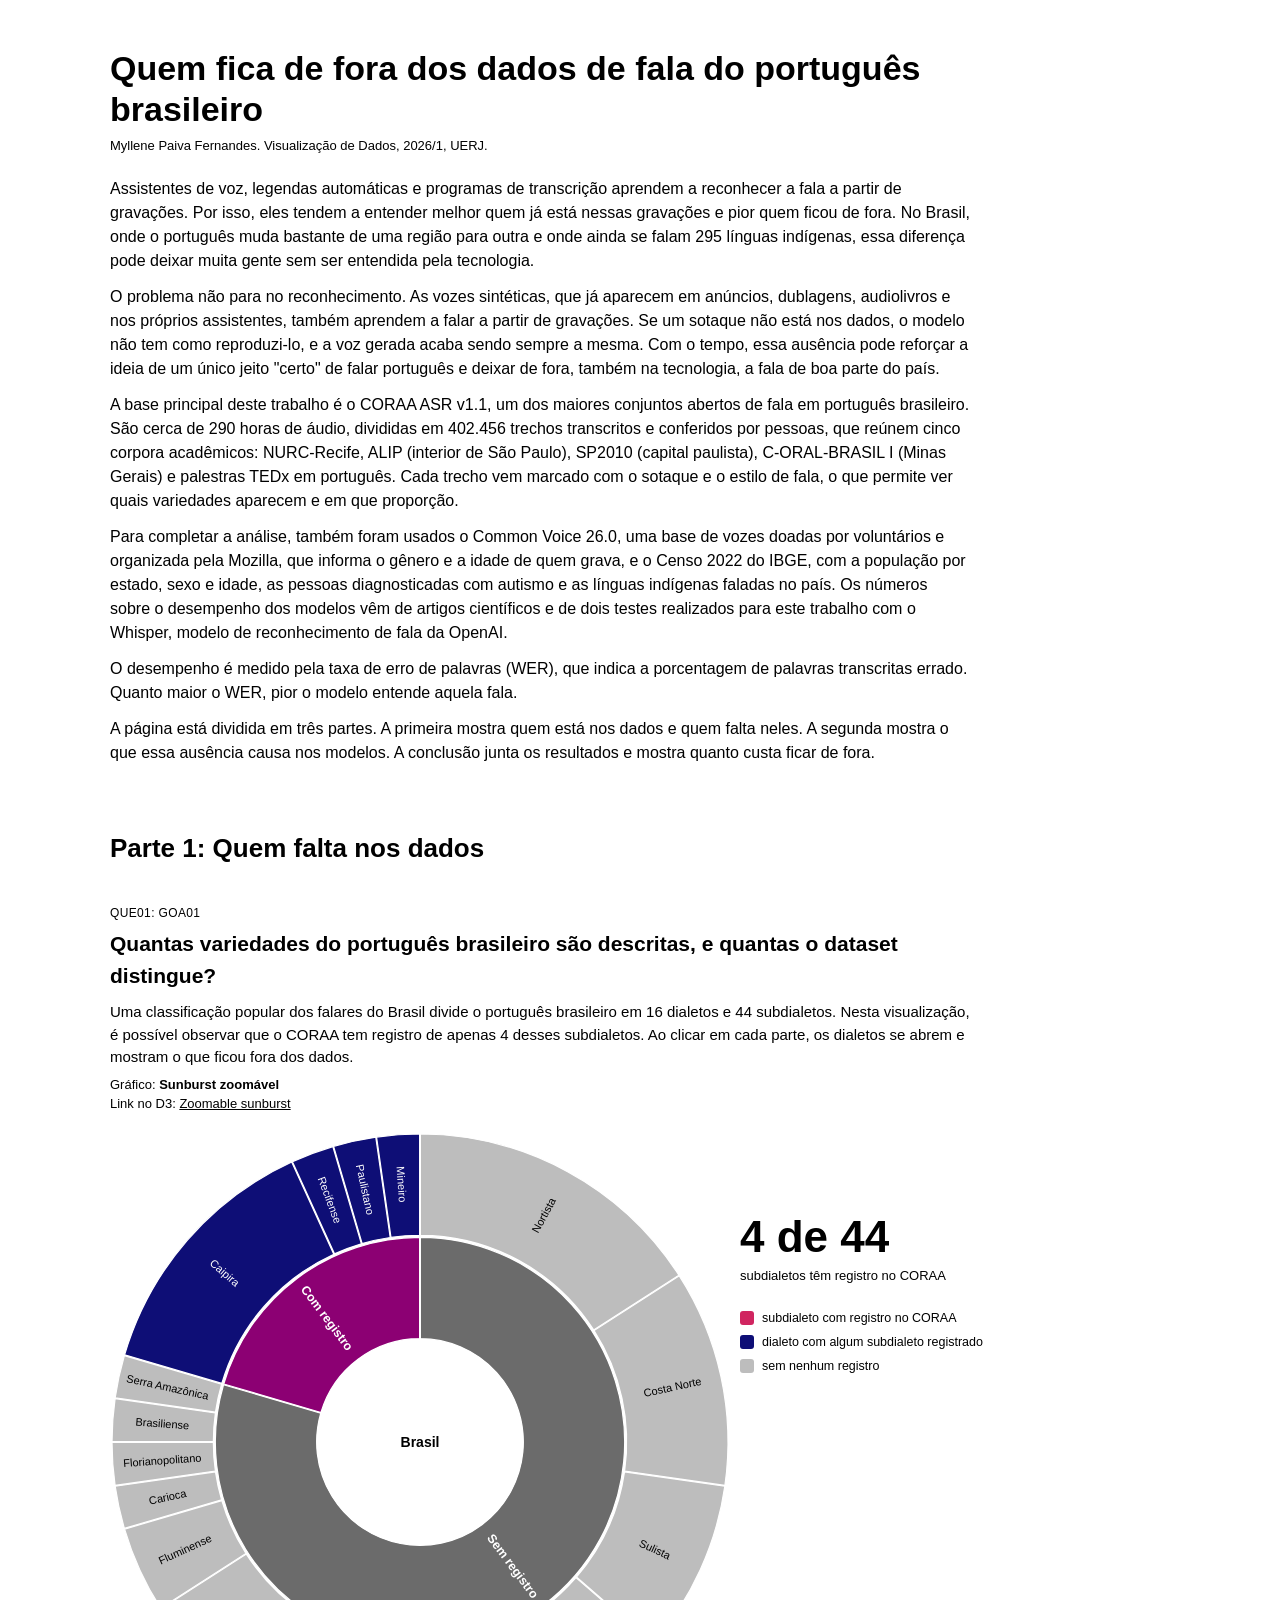
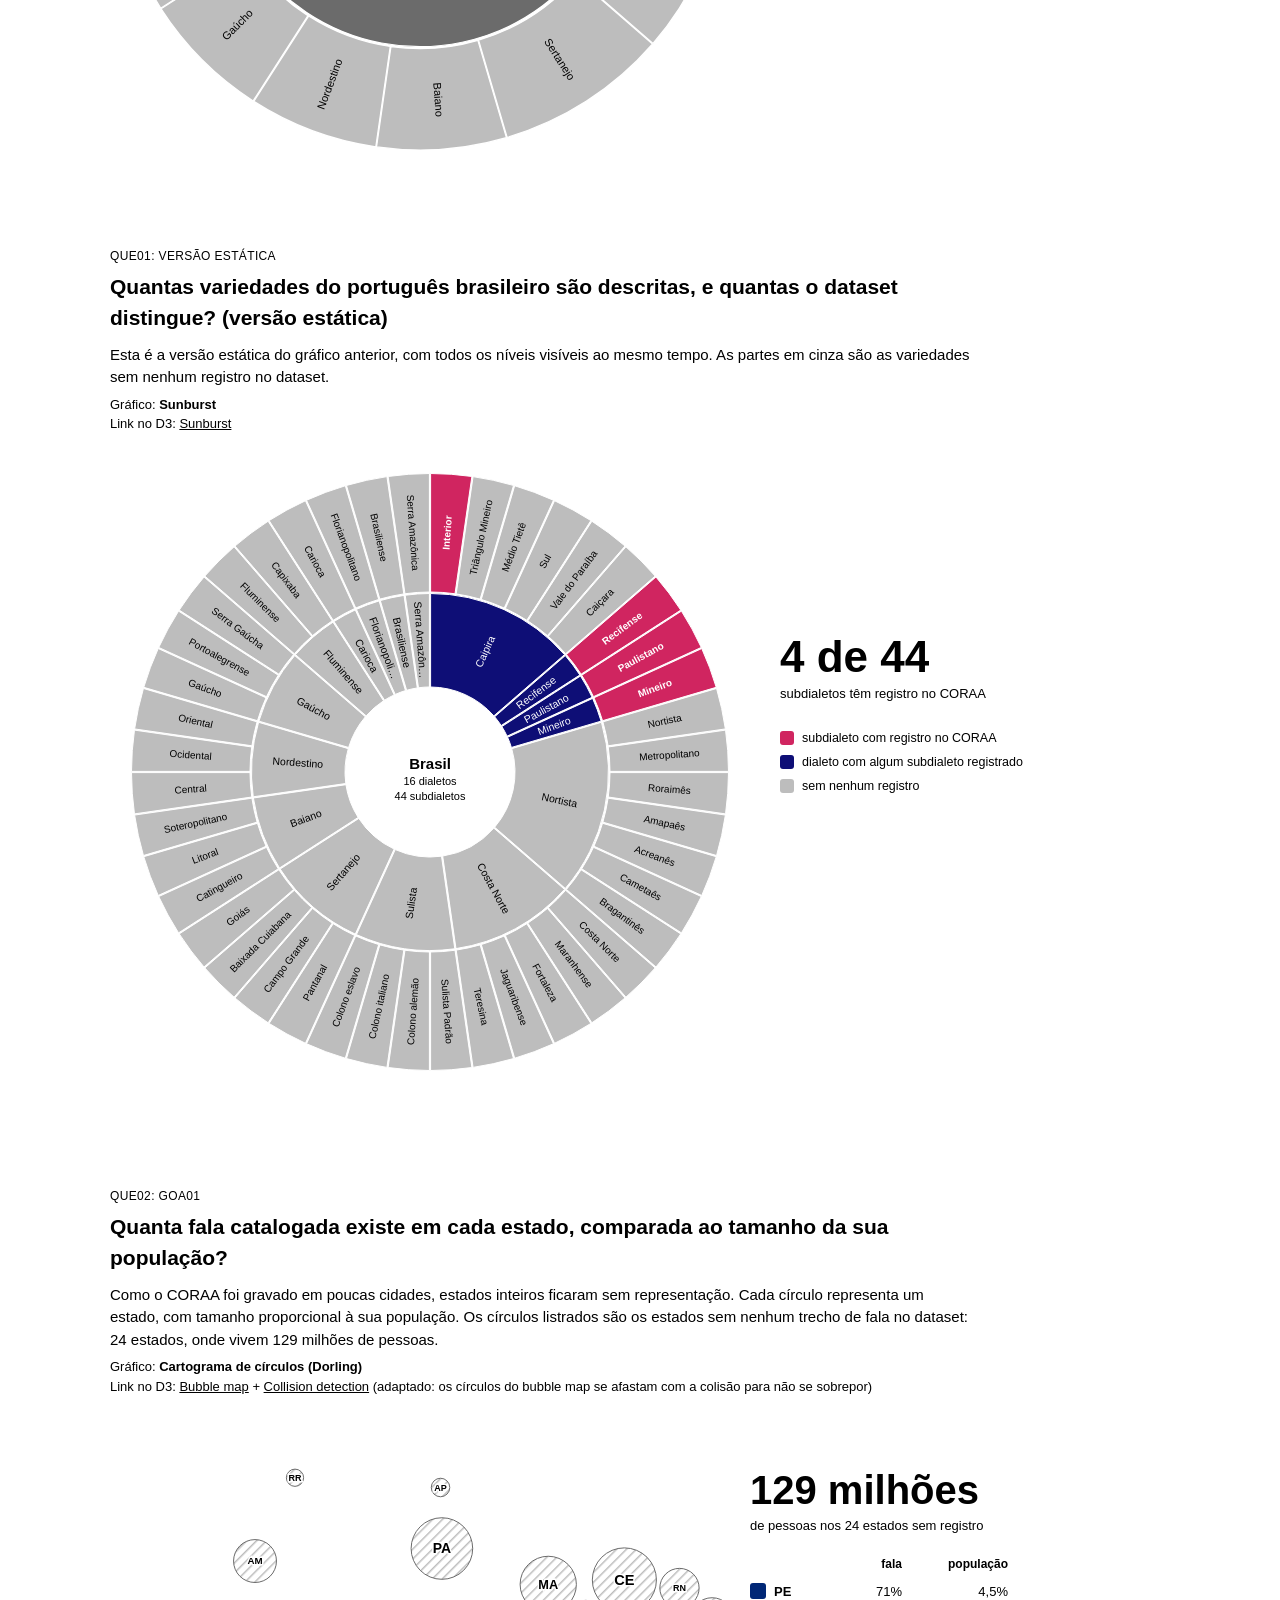
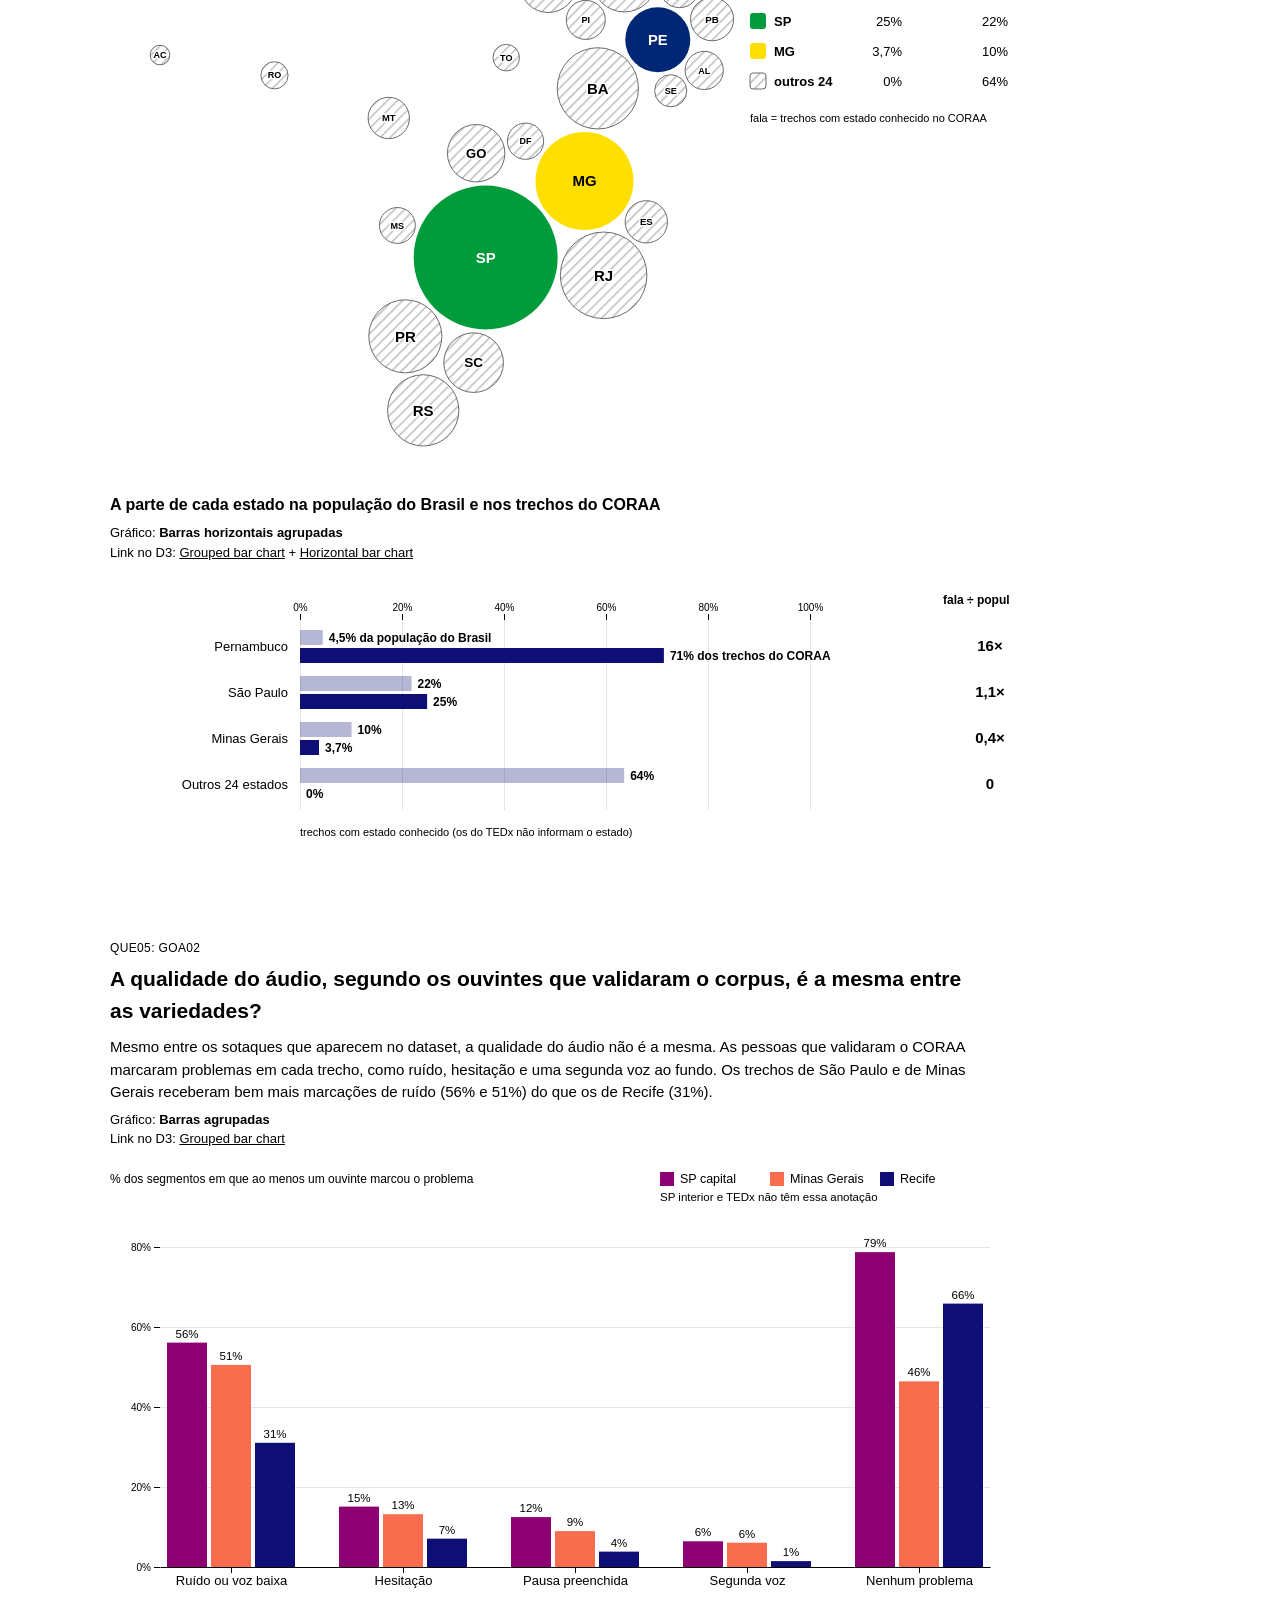
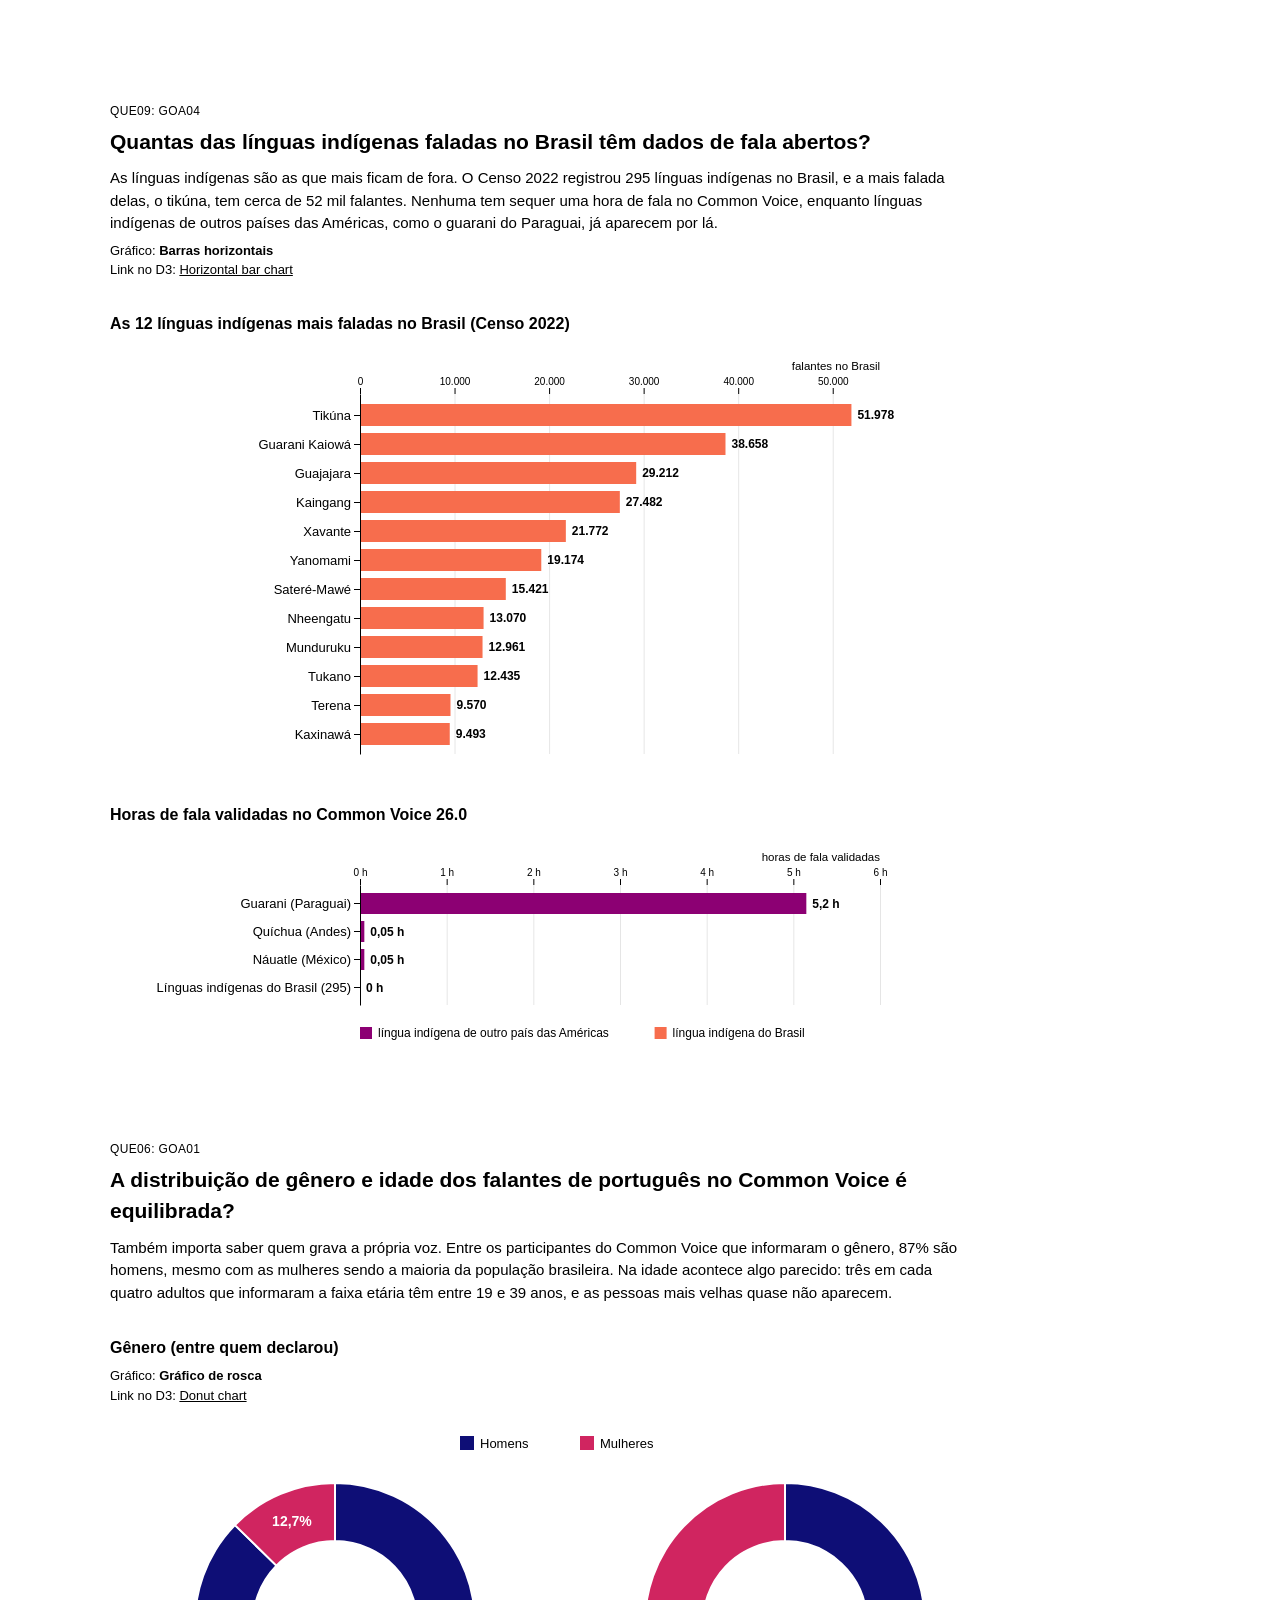
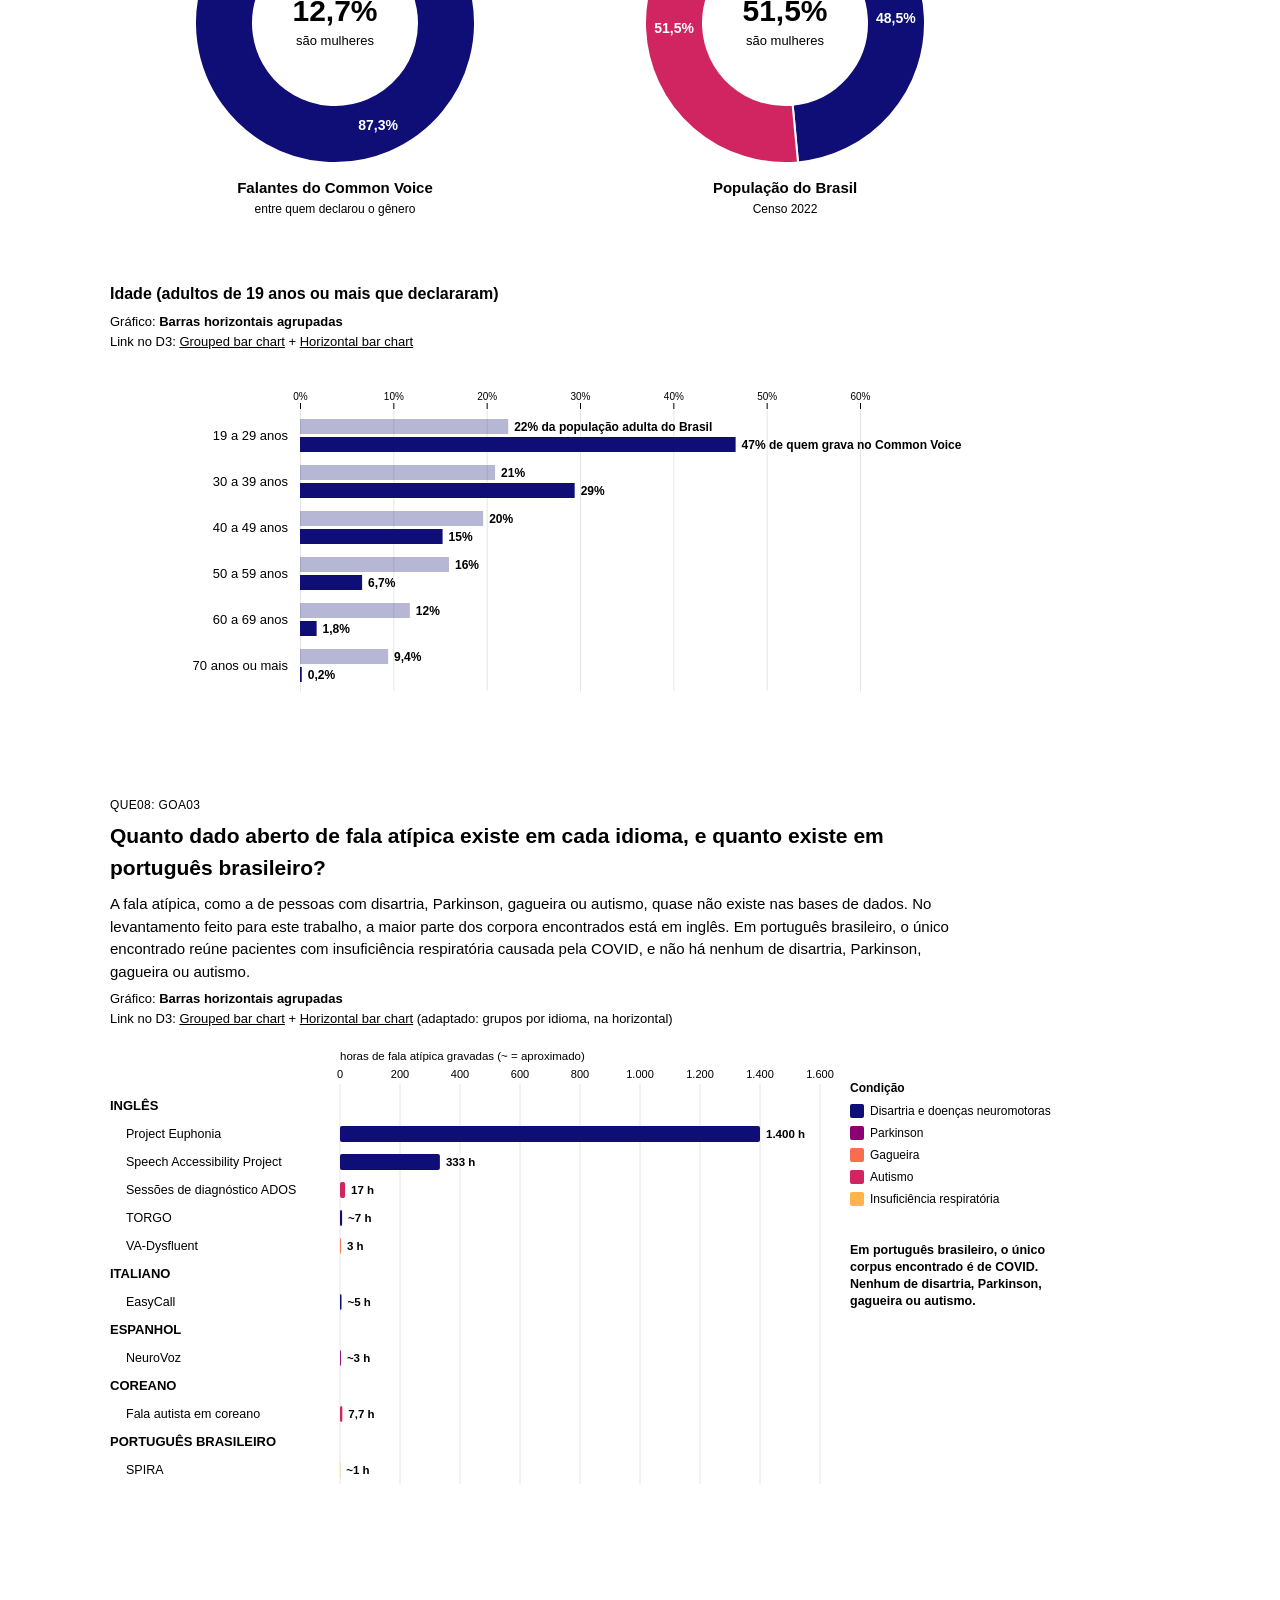
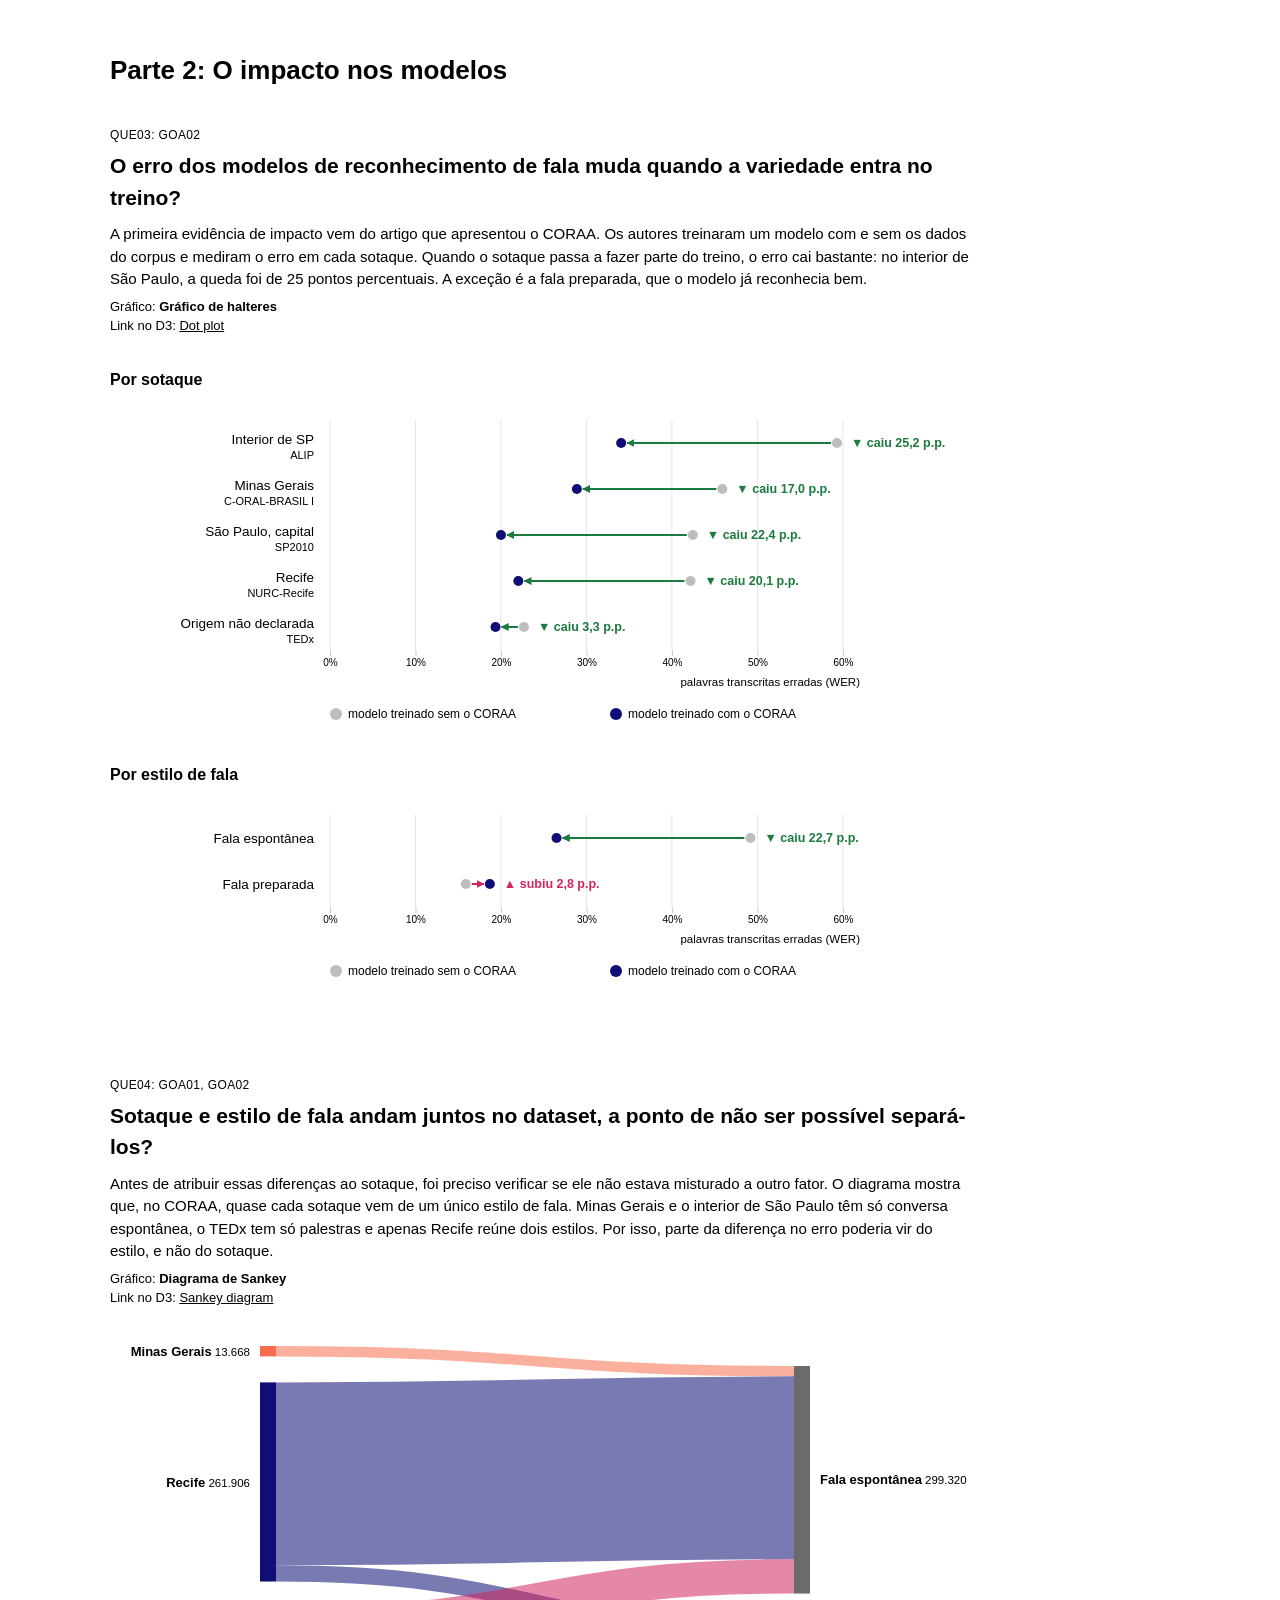
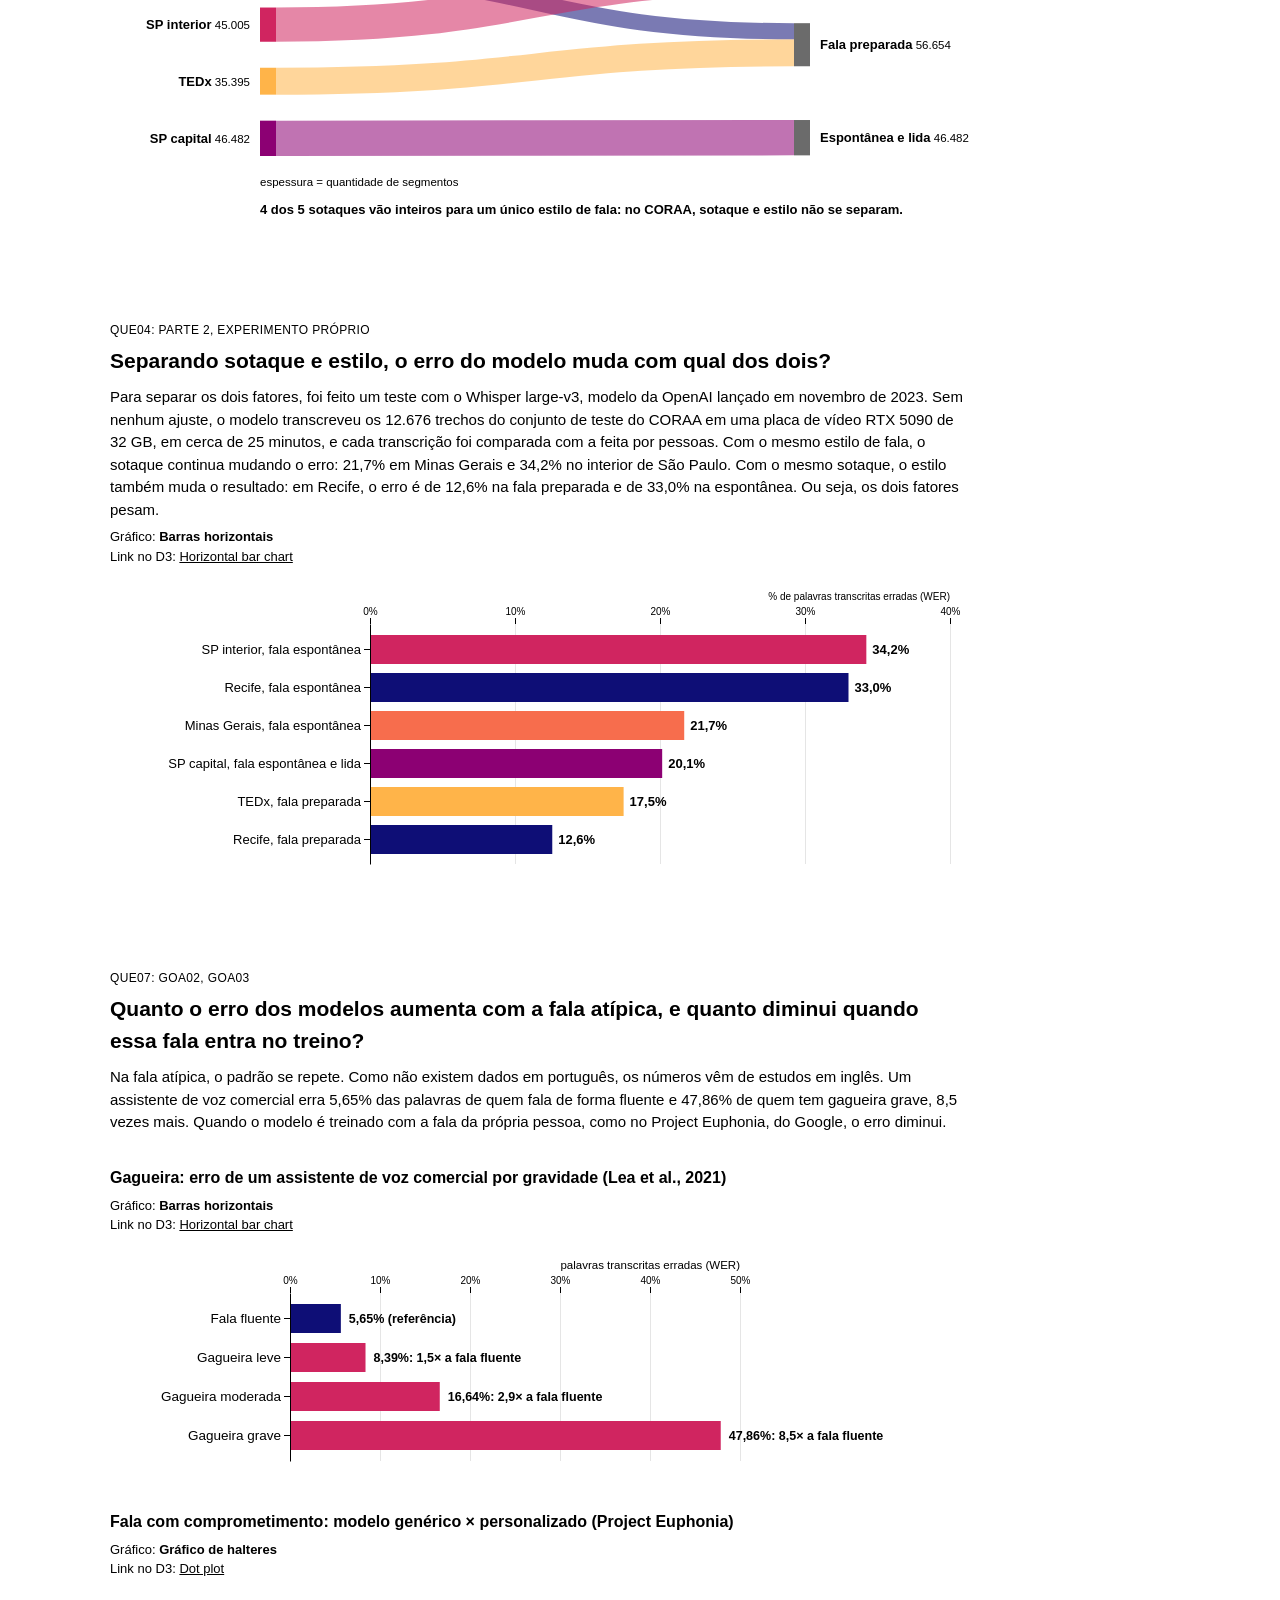
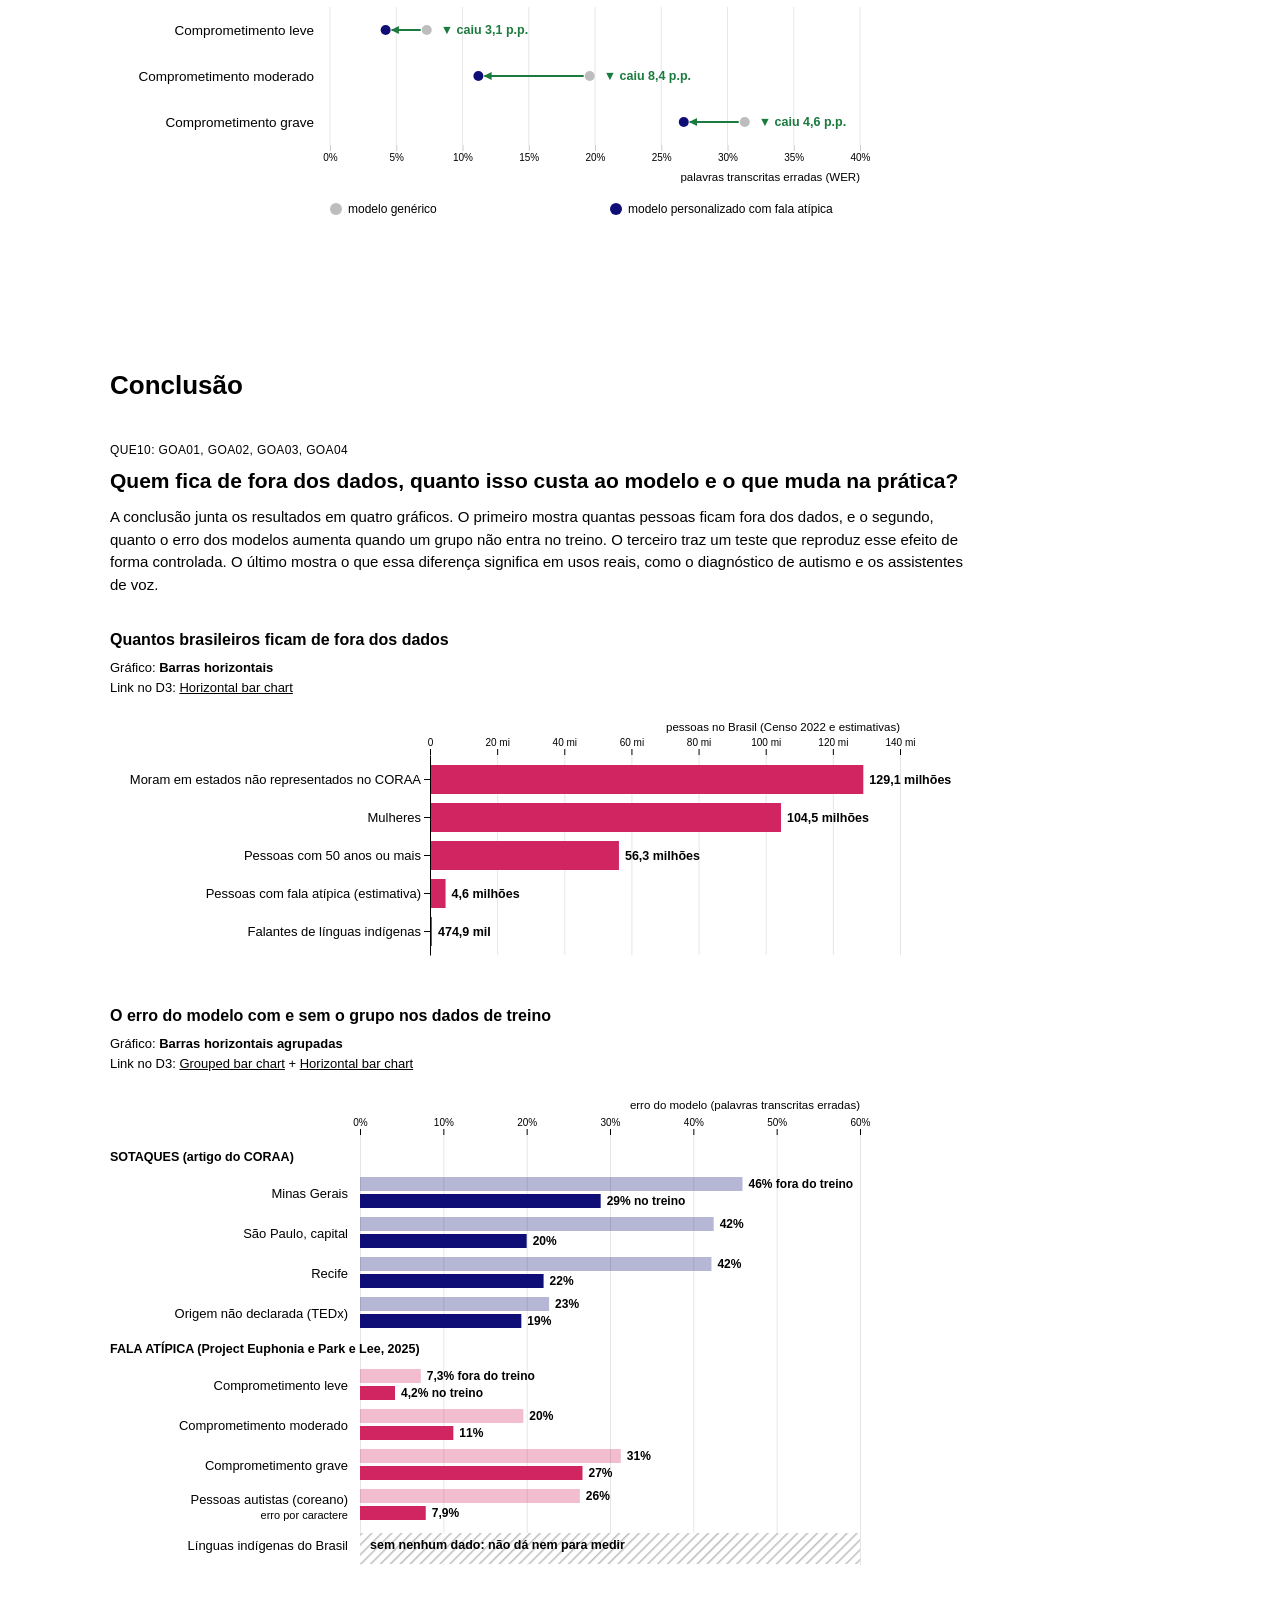
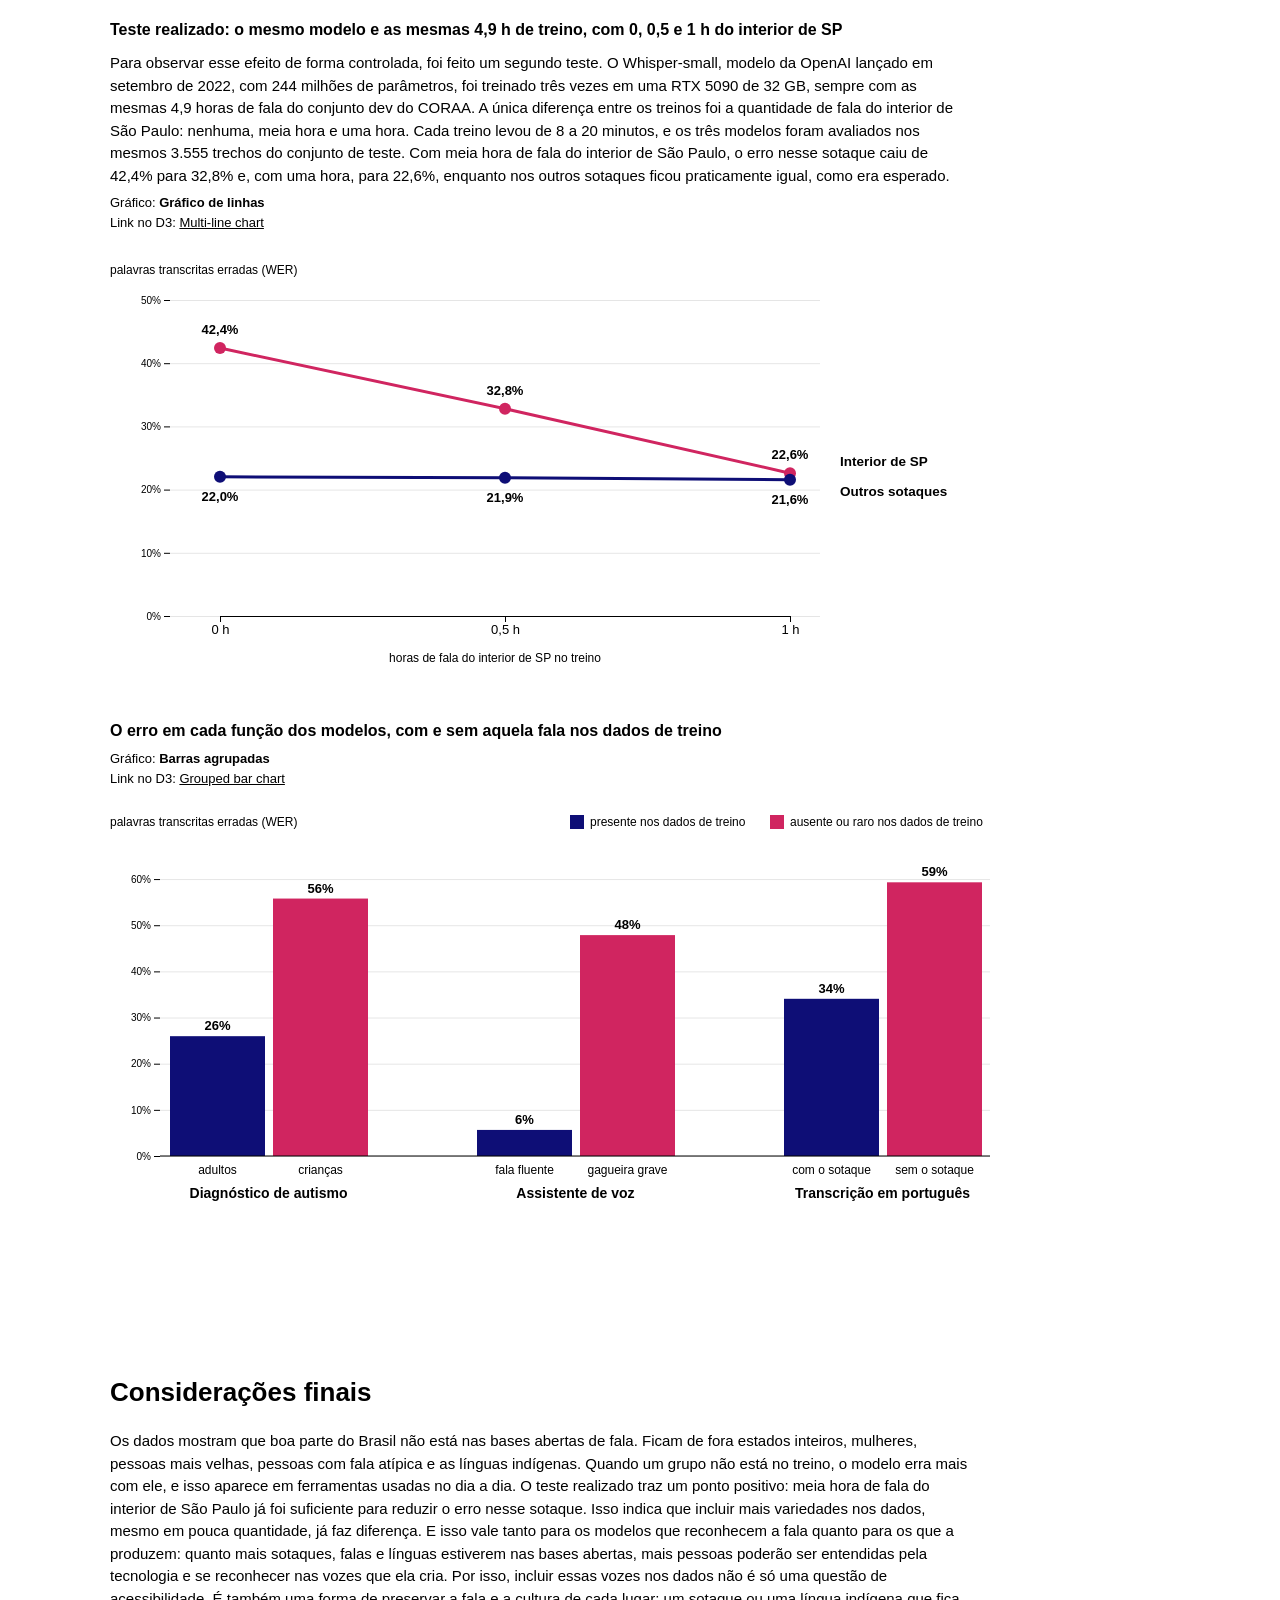
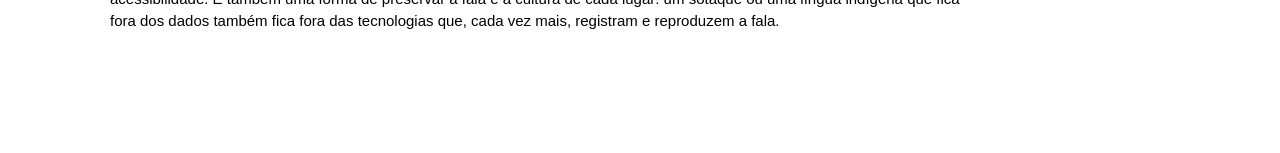
==== commit ae45ca60: "Tira o interior de SP do gráfico de erro com e sem treino Saem as duas linhas do interior de SP (a d" ====
--- a/index.html
+++ b/index.html
@@ -4,9 +4,9 @@
 <meta charset="utf-8">
 <meta name="viewport" content="width=device-width, initial-scale=1">
 <title>Quem fica de fora dos dados de fala do português brasileiro</title>
-<link rel="stylesheet" href="estilo.css?v=20261023n">
-<script src="lib/d3.min.js?v=20261023n"></script>
-<script src="lib/d3-sankey.min.js?v=20261023n"></script>
+<link rel="stylesheet" href="estilo.css?v=20261023o">
+<script src="lib/d3.min.js?v=20261023o"></script>
+<script src="lib/d3-sankey.min.js?v=20261023o"></script>
 </head>
 <body>
 <main>
@@ -147,21 +147,21 @@
 </main>
 <div id="tooltip"></div>
 
-<script src="graficos/comum.js?v=20261023n"></script>
-<script src="graficos/q01-sunburst.js?v=20261023n"></script>
-<script src="graficos/q01b-sunburst-estatico.js?v=20261023n"></script>
-<script src="graficos/q02-estados.js?v=20261023n"></script>
-<script src="graficos/q03-halteres.js?v=20261023n"></script>
-<script src="graficos/q04-sankey.js?v=20261023n"></script>
-<script src="graficos/q04b-whisper.js?v=20261023n"></script>
-<script src="graficos/q05-barras-agrupadas.js?v=20261023n"></script>
-<script src="graficos/q02-q06-pares.js?v=20261023n"></script>
-<script src="graficos/q06-q10-rosca-linhas.js?v=20261023n"></script>
-<script src="graficos/q07-fala-atipica.js?v=20261023n"></script>
-<script src="graficos/q08-barras.js?v=20261023n"></script>
-<script src="graficos/q09-barras.js?v=20261023n"></script>
-<script src="graficos/q10-conclusao.js?v=20261023n"></script>
-<script src="graficos/q10-pares.js?v=20261023n"></script>
+<script src="graficos/comum.js?v=20261023o"></script>
+<script src="graficos/q01-sunburst.js?v=20261023o"></script>
+<script src="graficos/q01b-sunburst-estatico.js?v=20261023o"></script>
+<script src="graficos/q02-estados.js?v=20261023o"></script>
+<script src="graficos/q03-halteres.js?v=20261023o"></script>
+<script src="graficos/q04-sankey.js?v=20261023o"></script>
+<script src="graficos/q04b-whisper.js?v=20261023o"></script>
+<script src="graficos/q05-barras-agrupadas.js?v=20261023o"></script>
+<script src="graficos/q02-q06-pares.js?v=20261023o"></script>
+<script src="graficos/q06-q10-rosca-linhas.js?v=20261023o"></script>
+<script src="graficos/q07-fala-atipica.js?v=20261023o"></script>
+<script src="graficos/q08-barras.js?v=20261023o"></script>
+<script src="graficos/q09-barras.js?v=20261023o"></script>
+<script src="graficos/q10-conclusao.js?v=20261023o"></script>
+<script src="graficos/q10-pares.js?v=20261023o"></script>
 <script>
   // recarga automatica: pergunta ao servidor local se algum arquivo mudou (so no proprio computador;
   // na versao publicada nao existe o servidor de recarga)
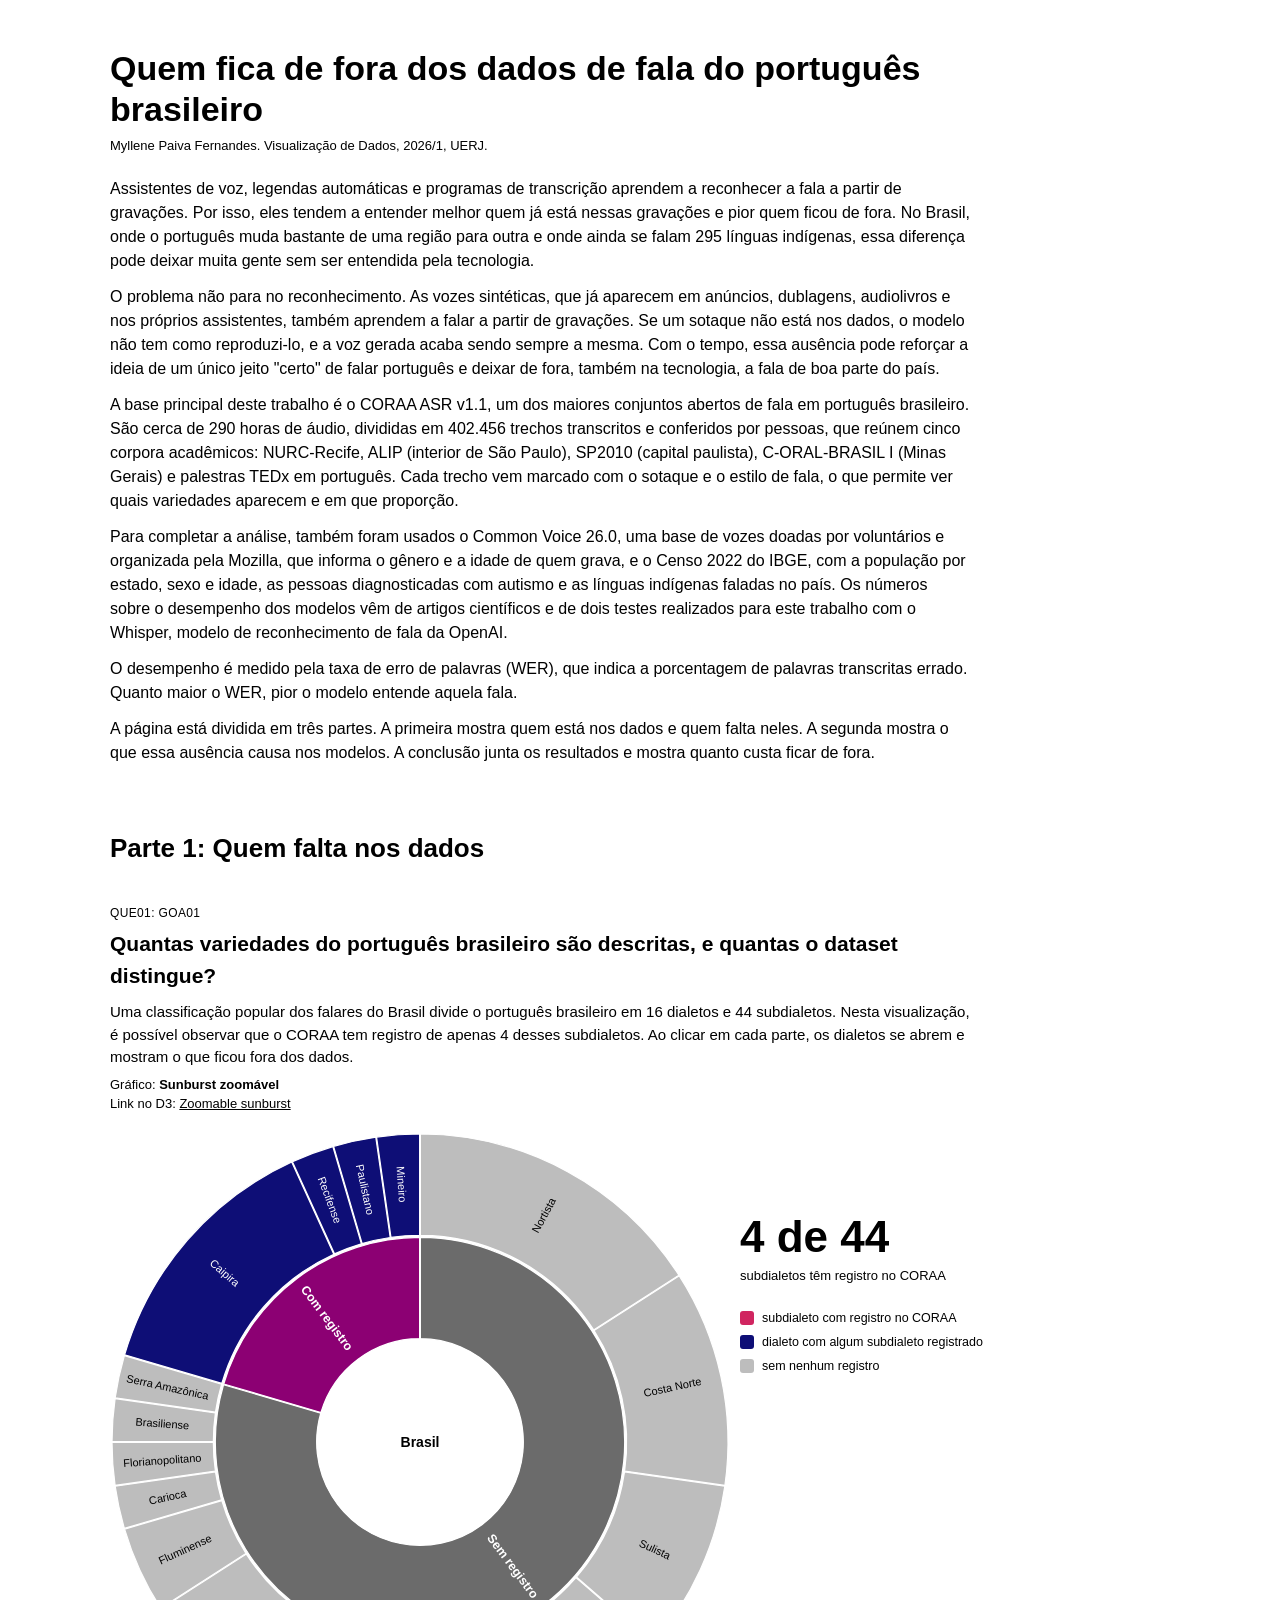
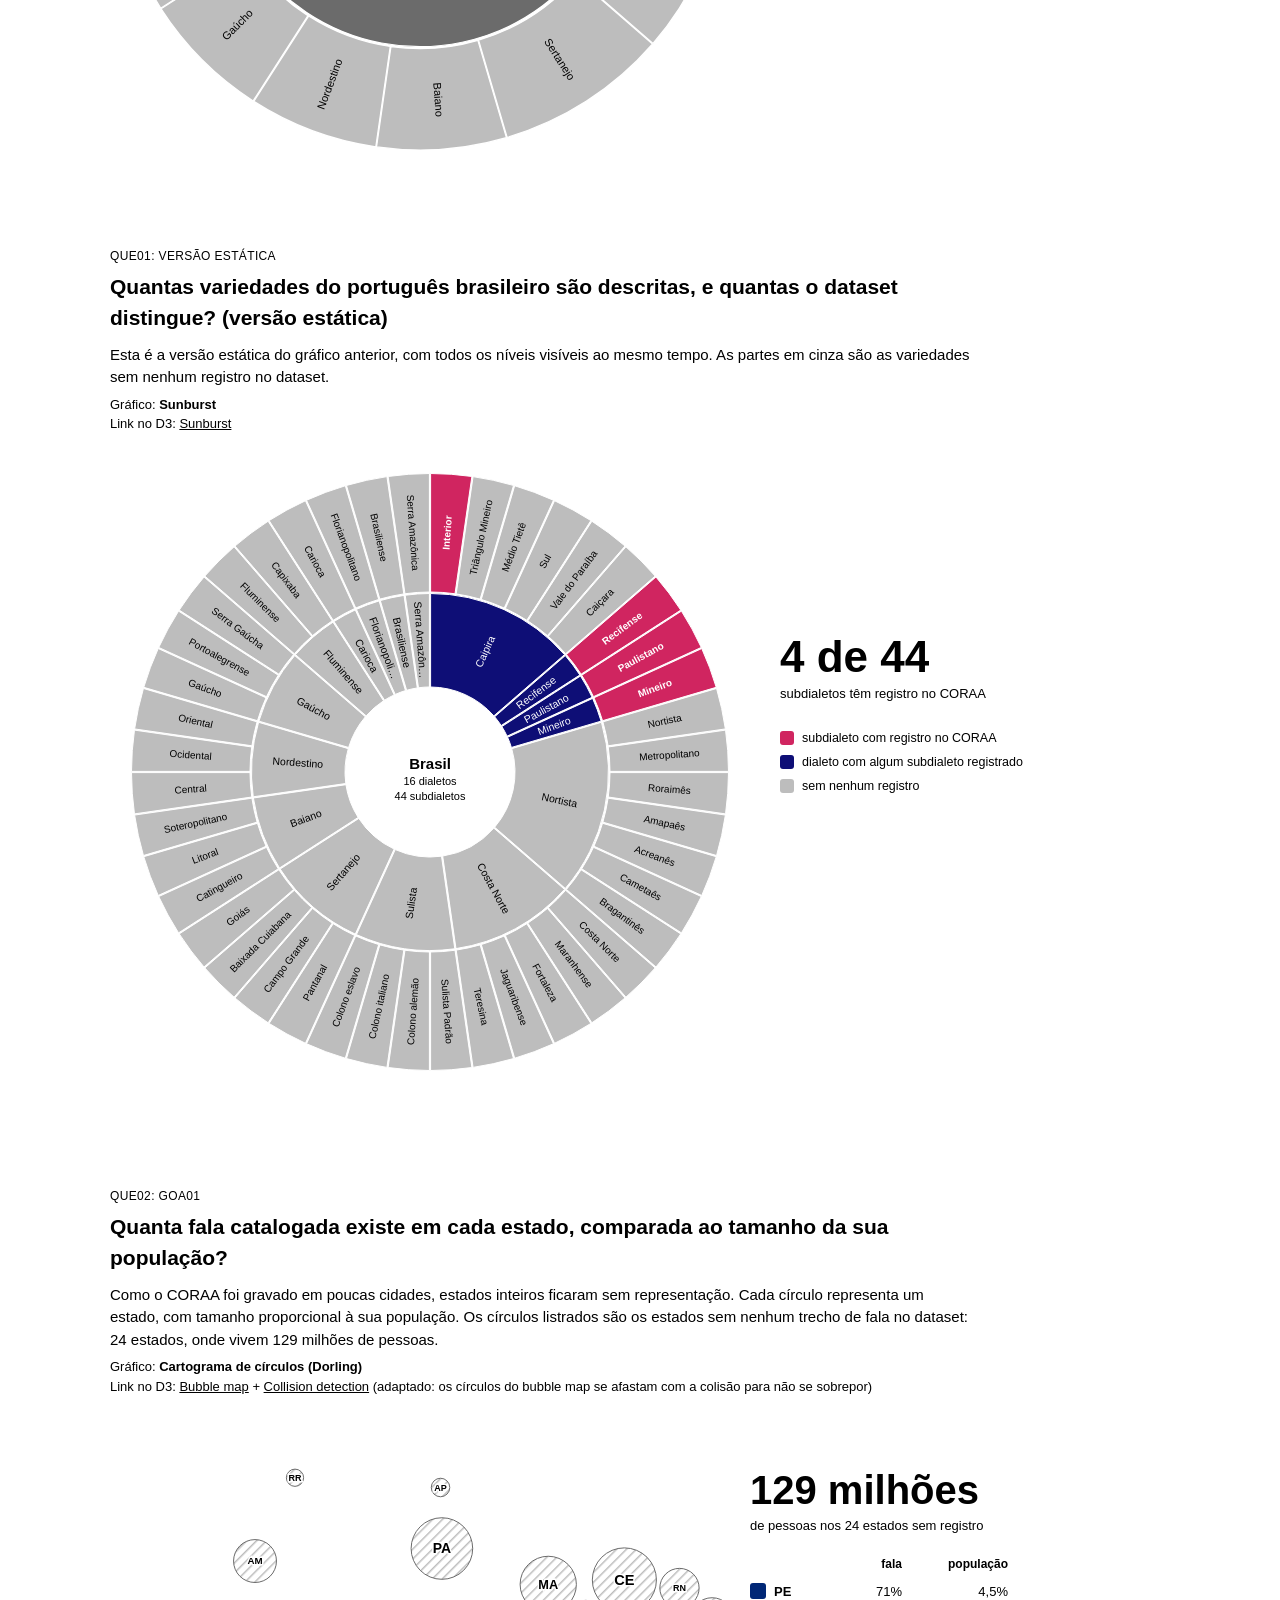
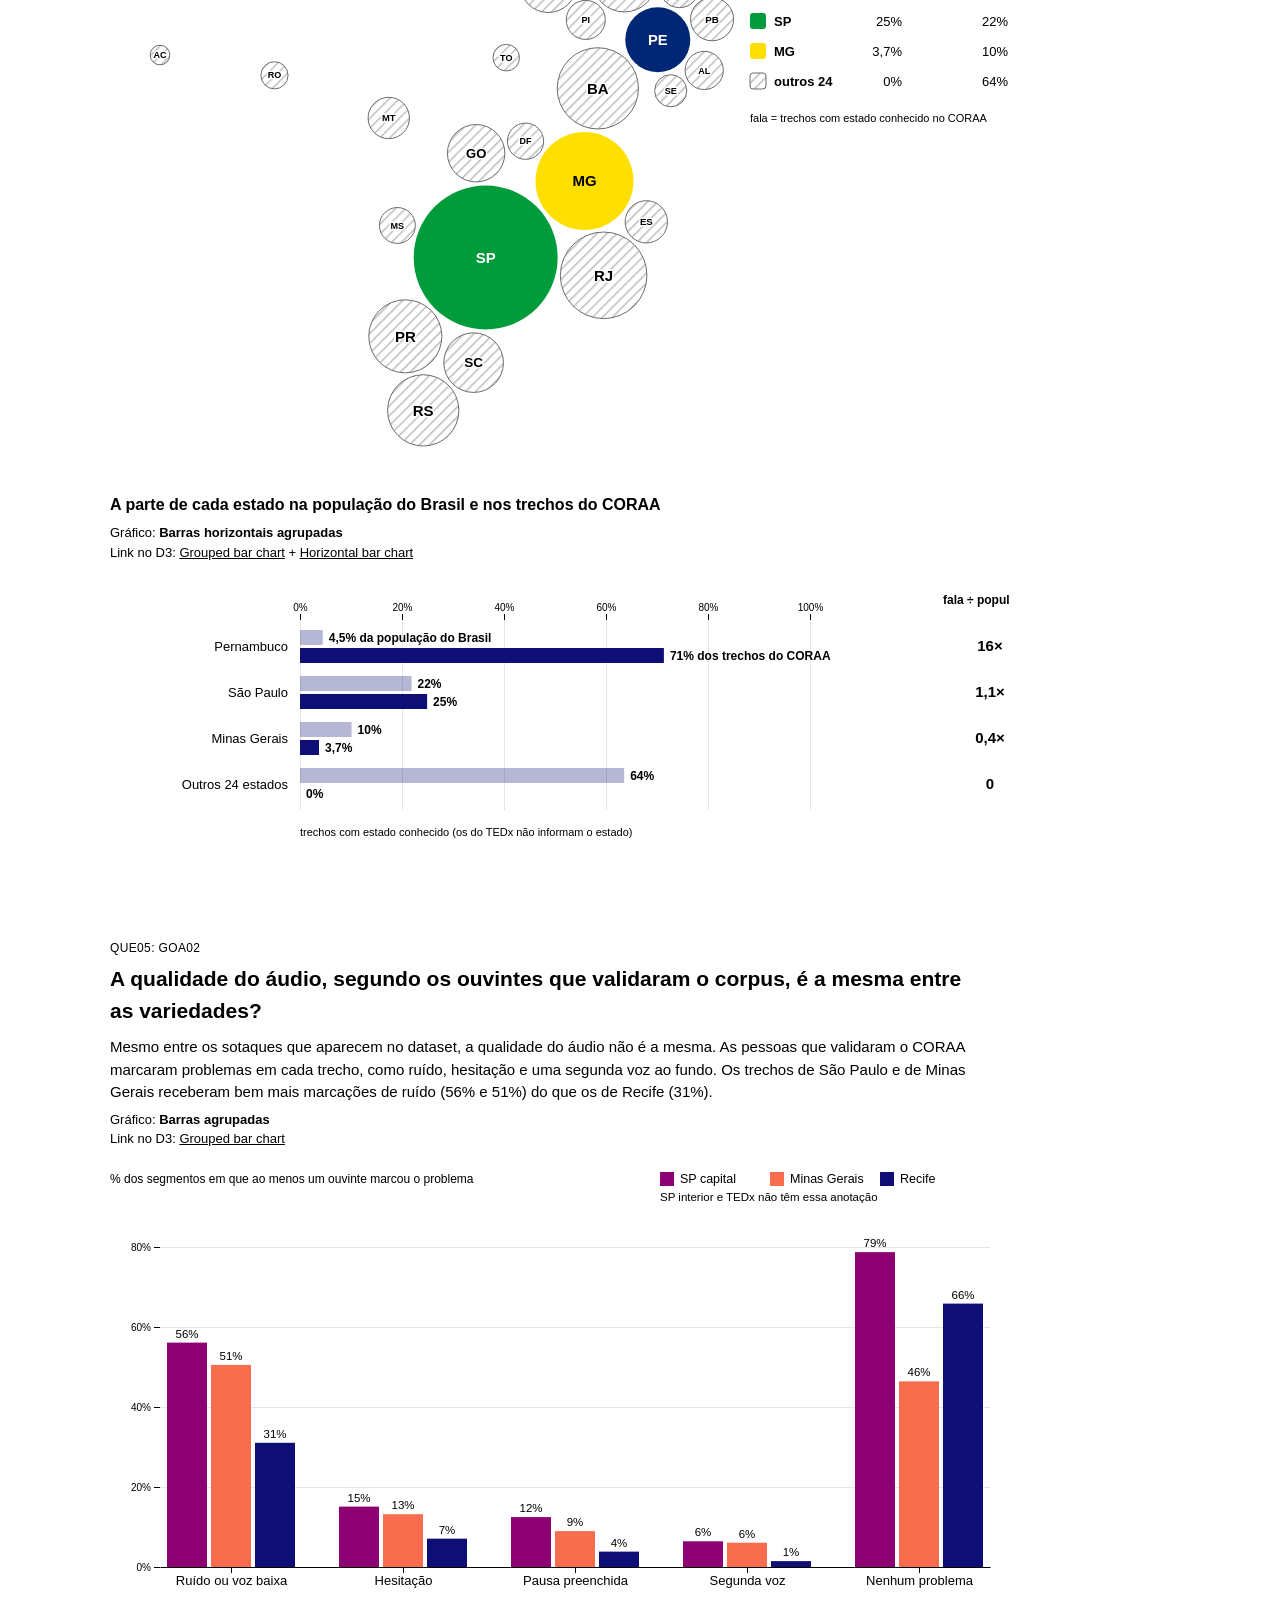
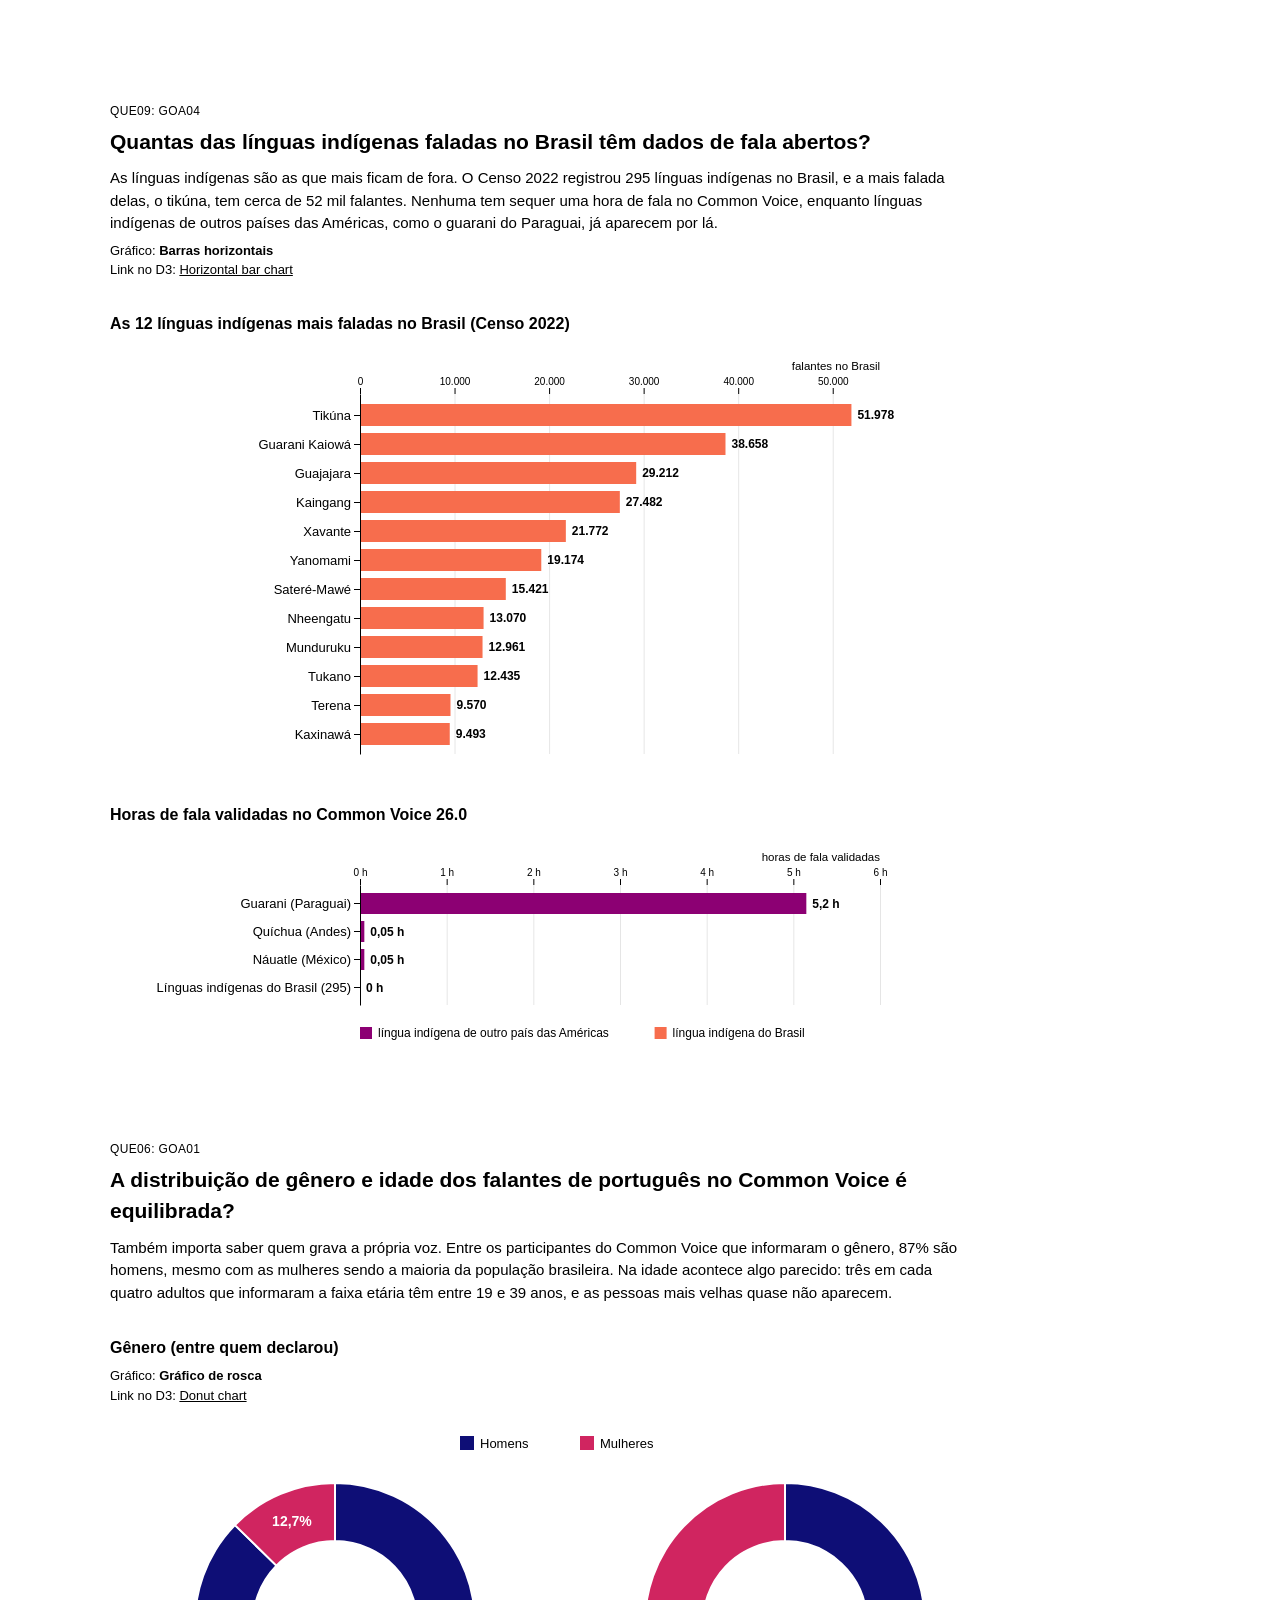
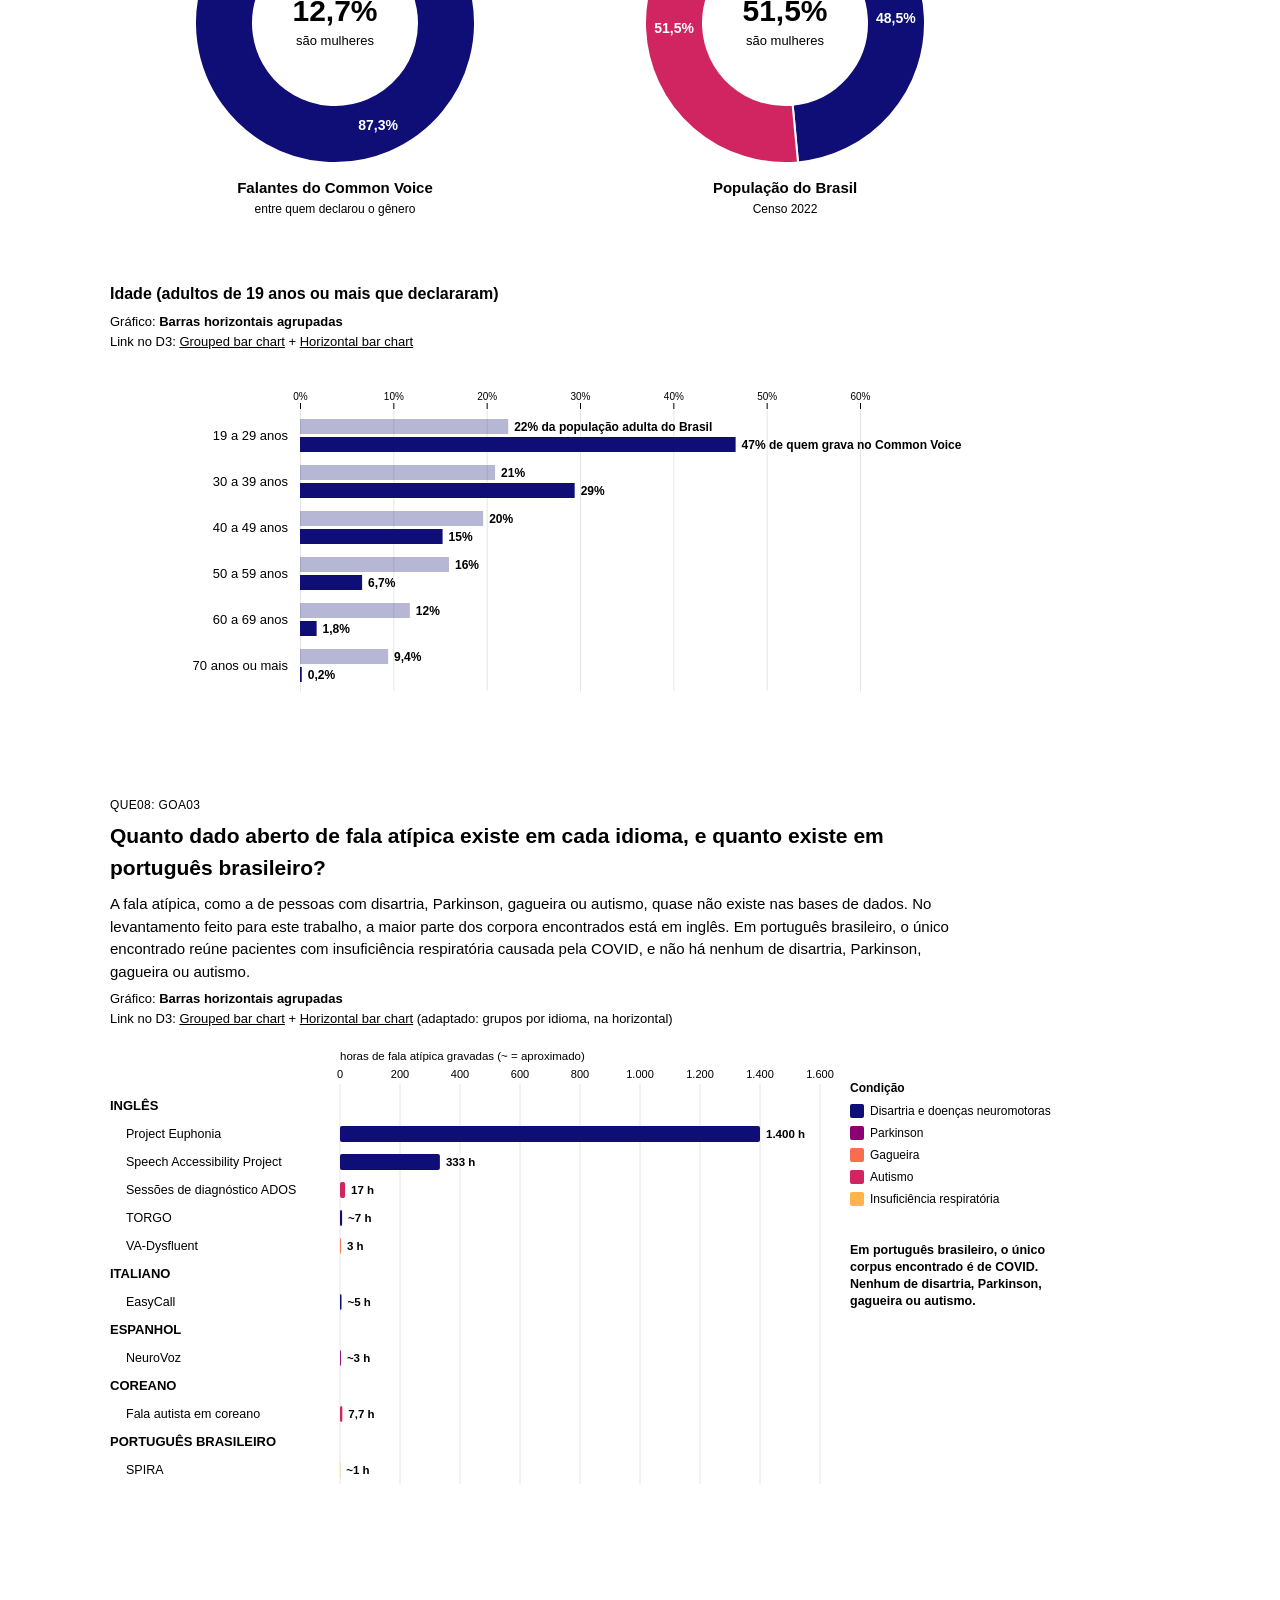
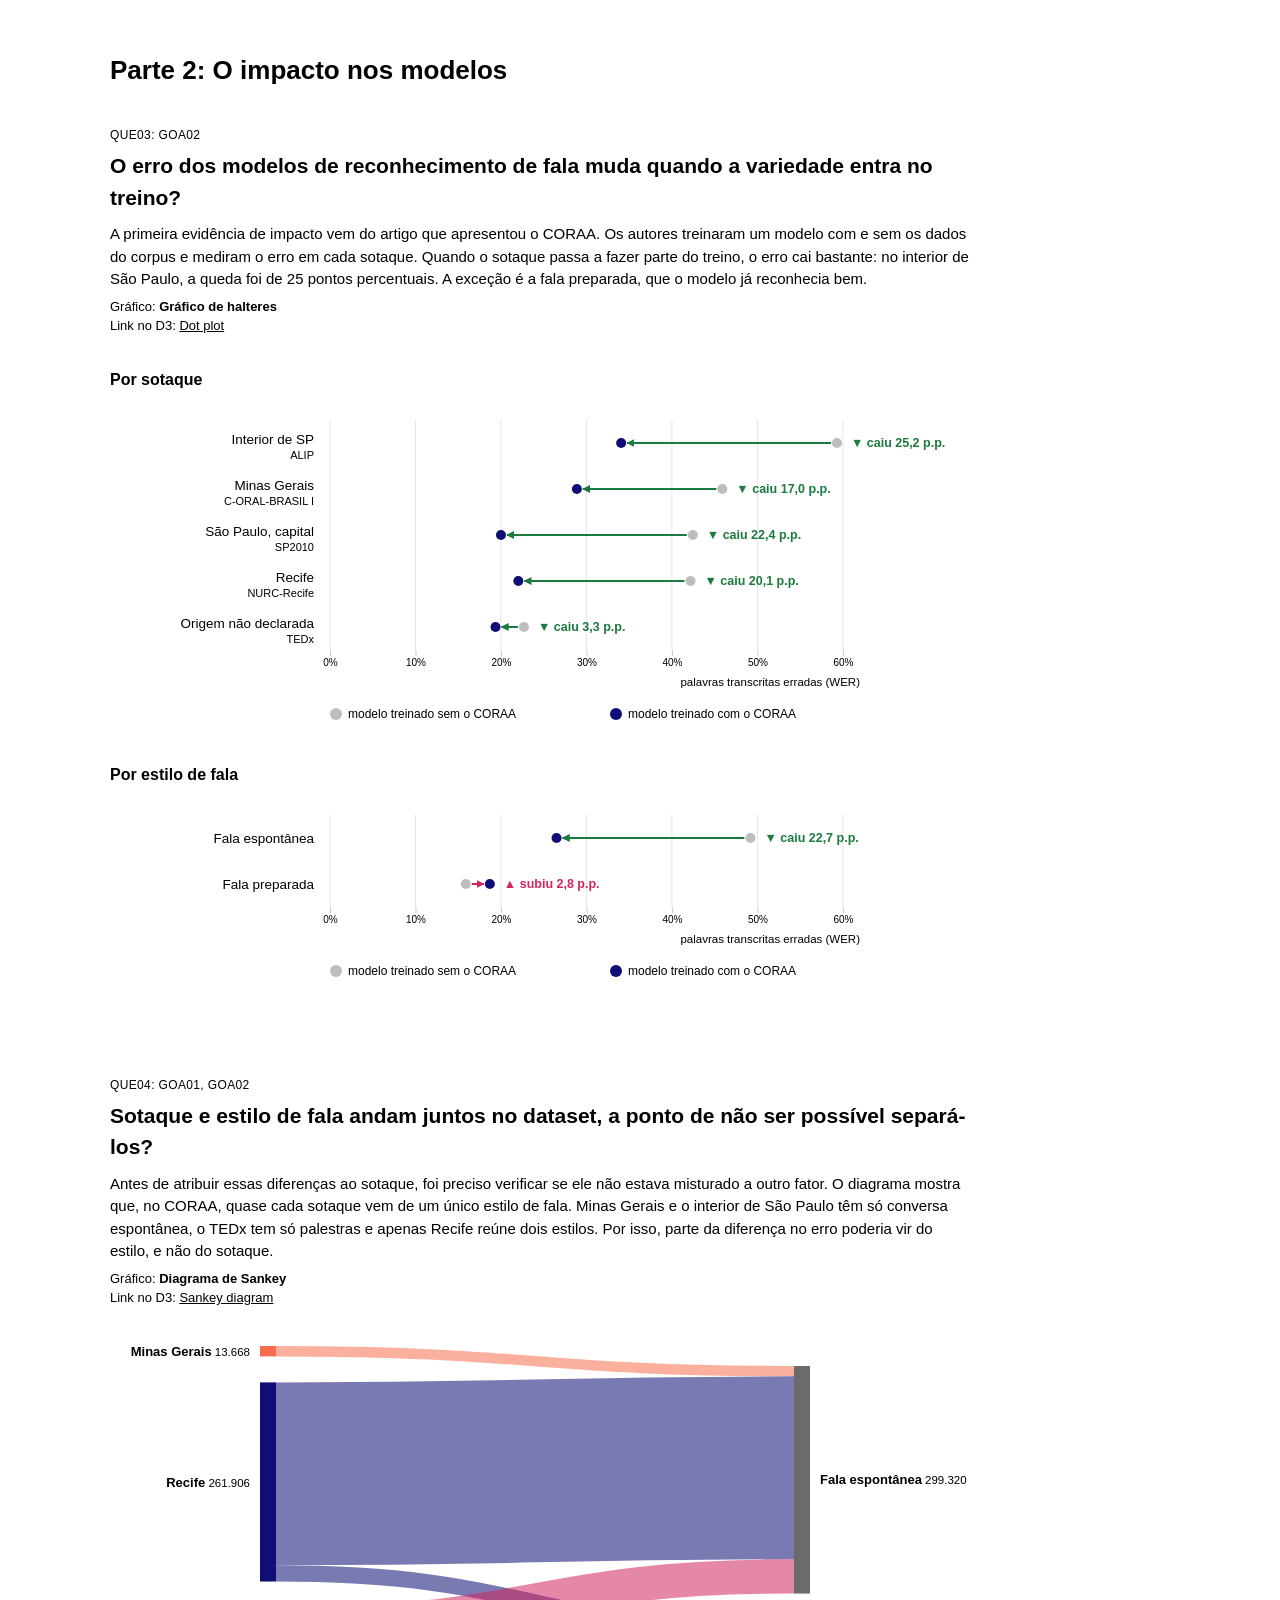
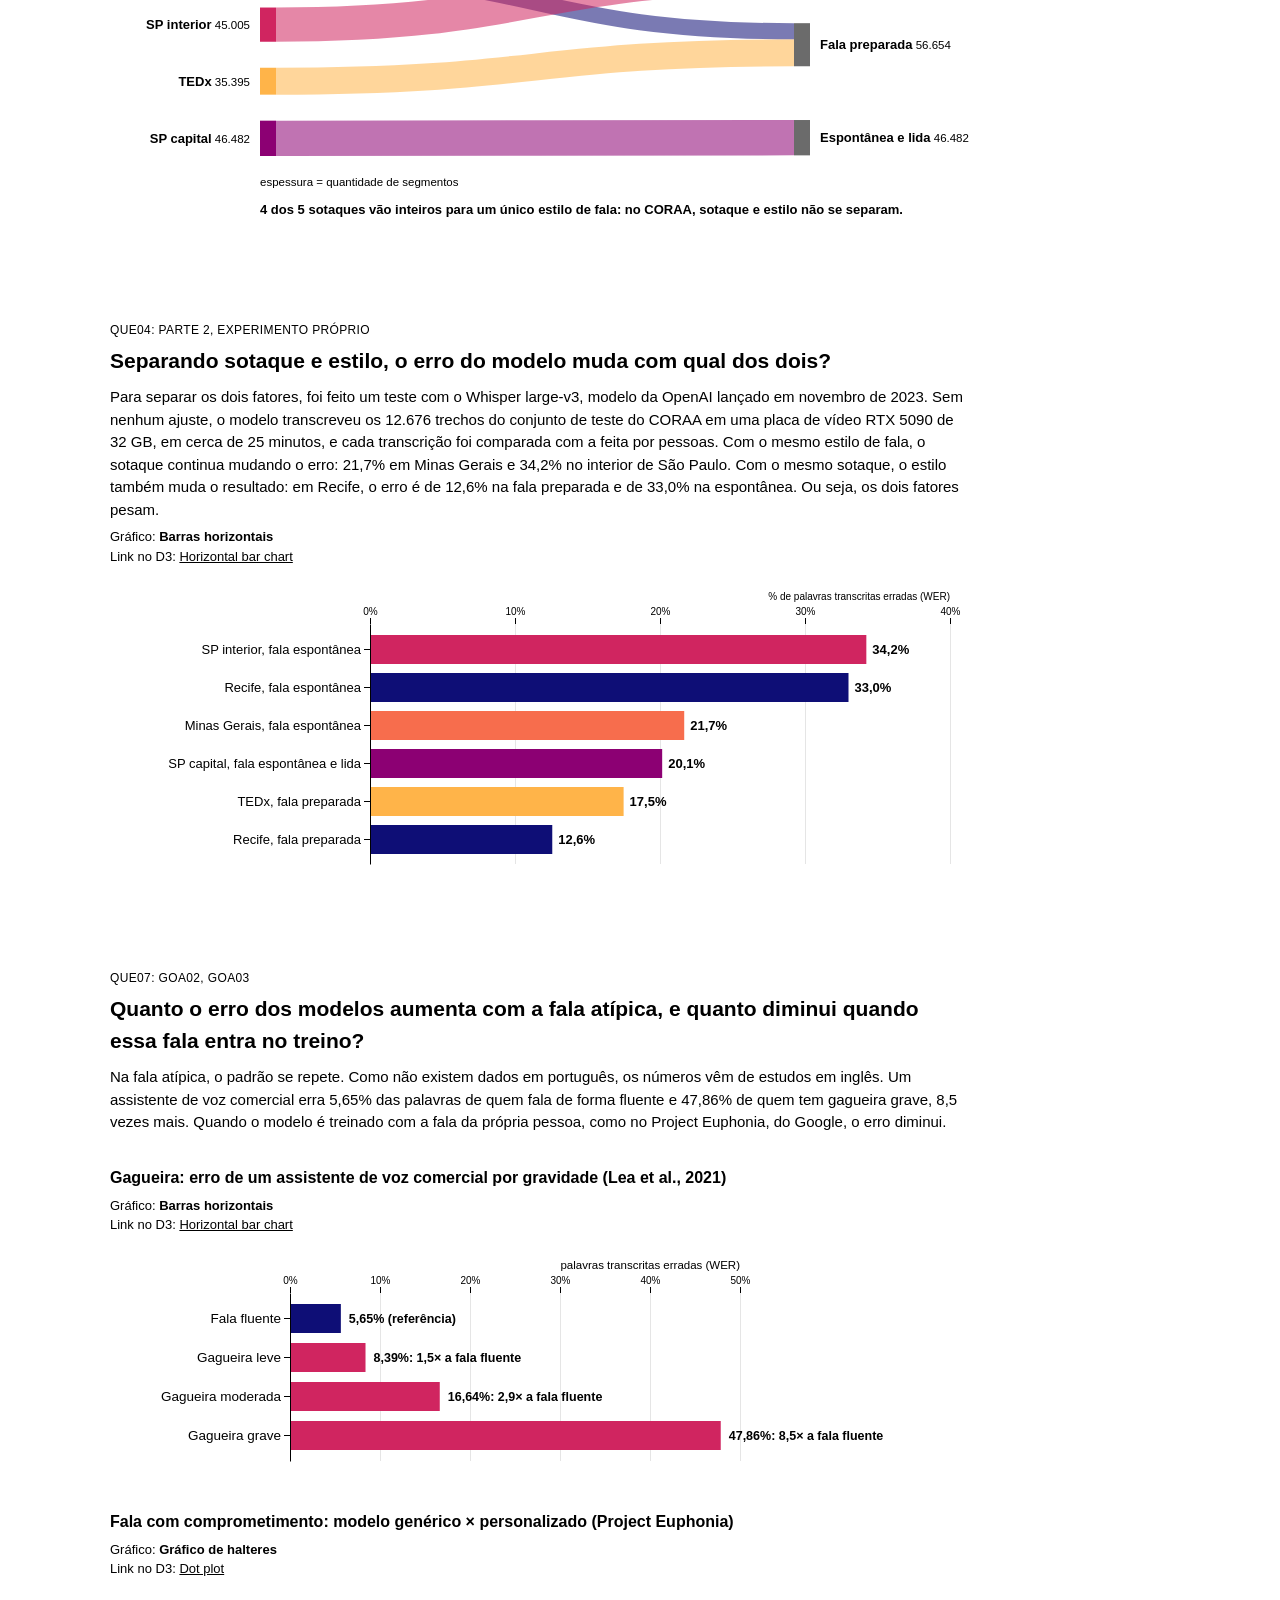
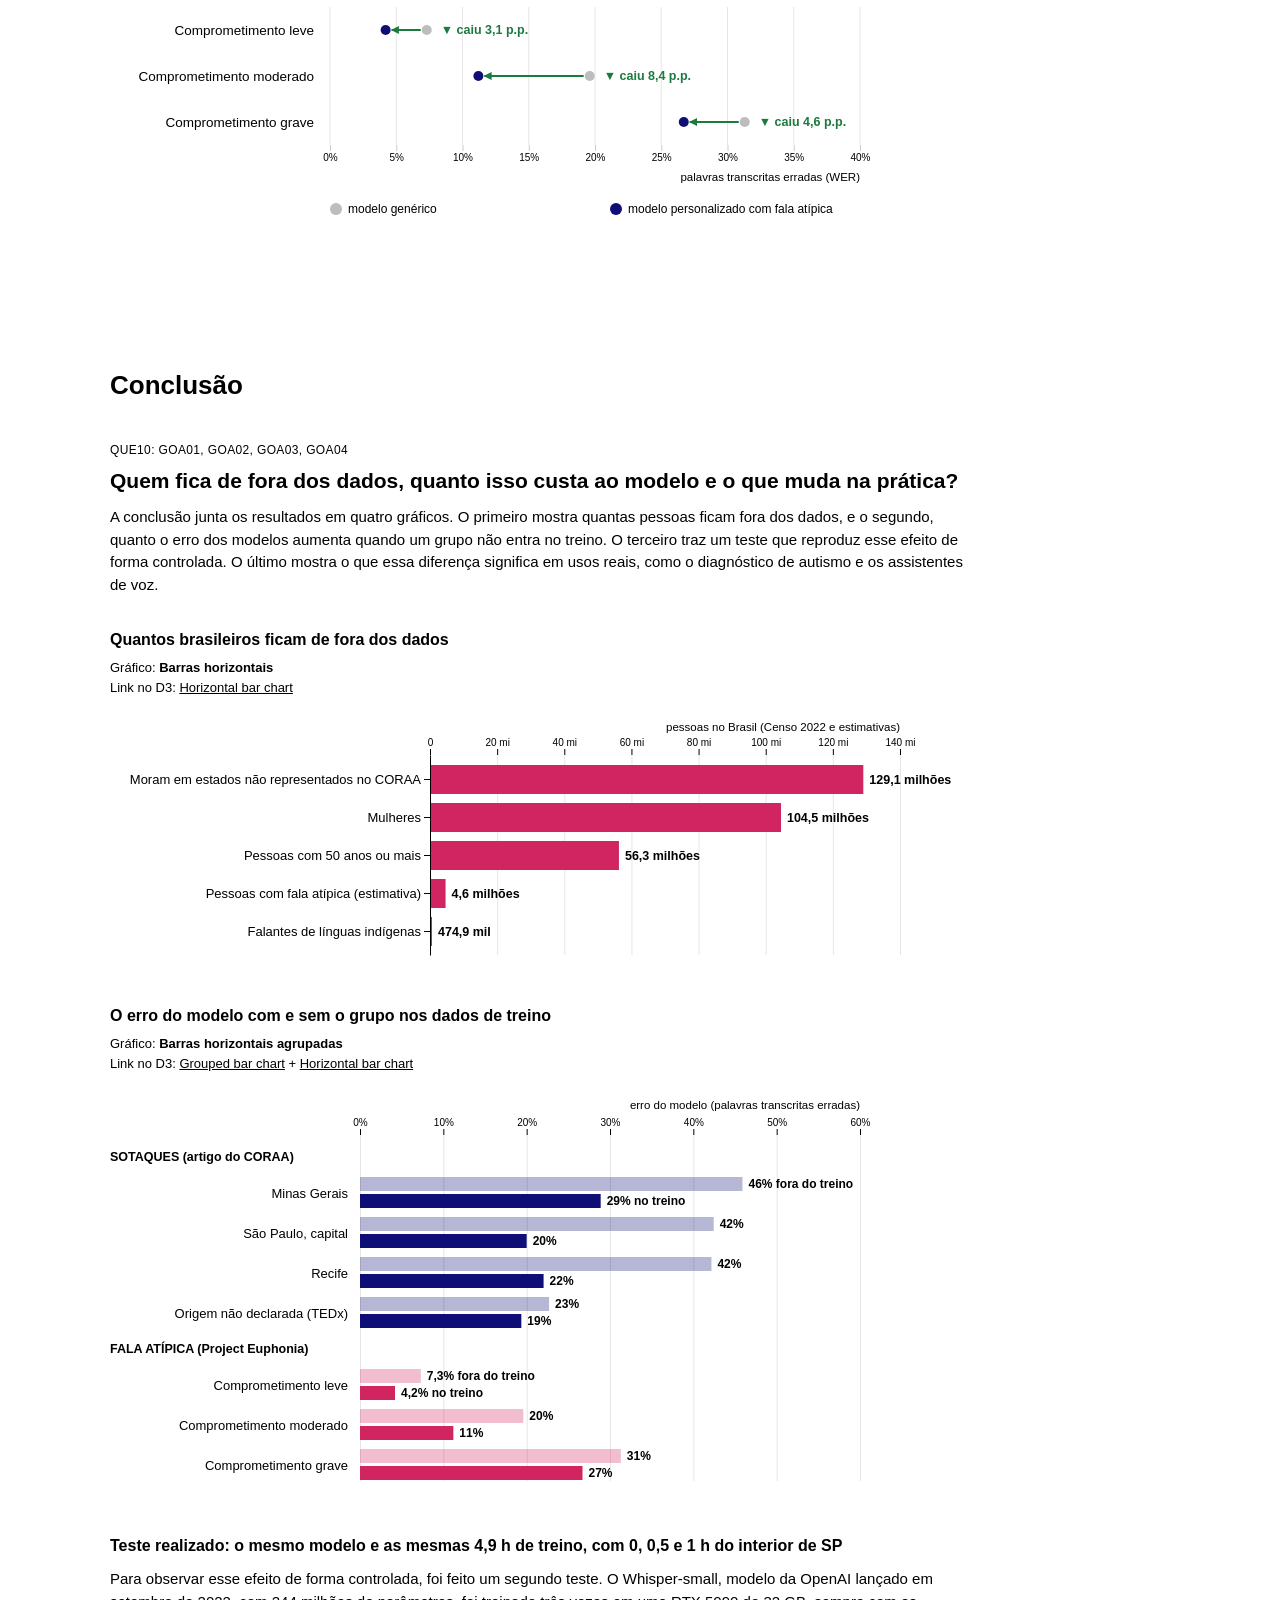
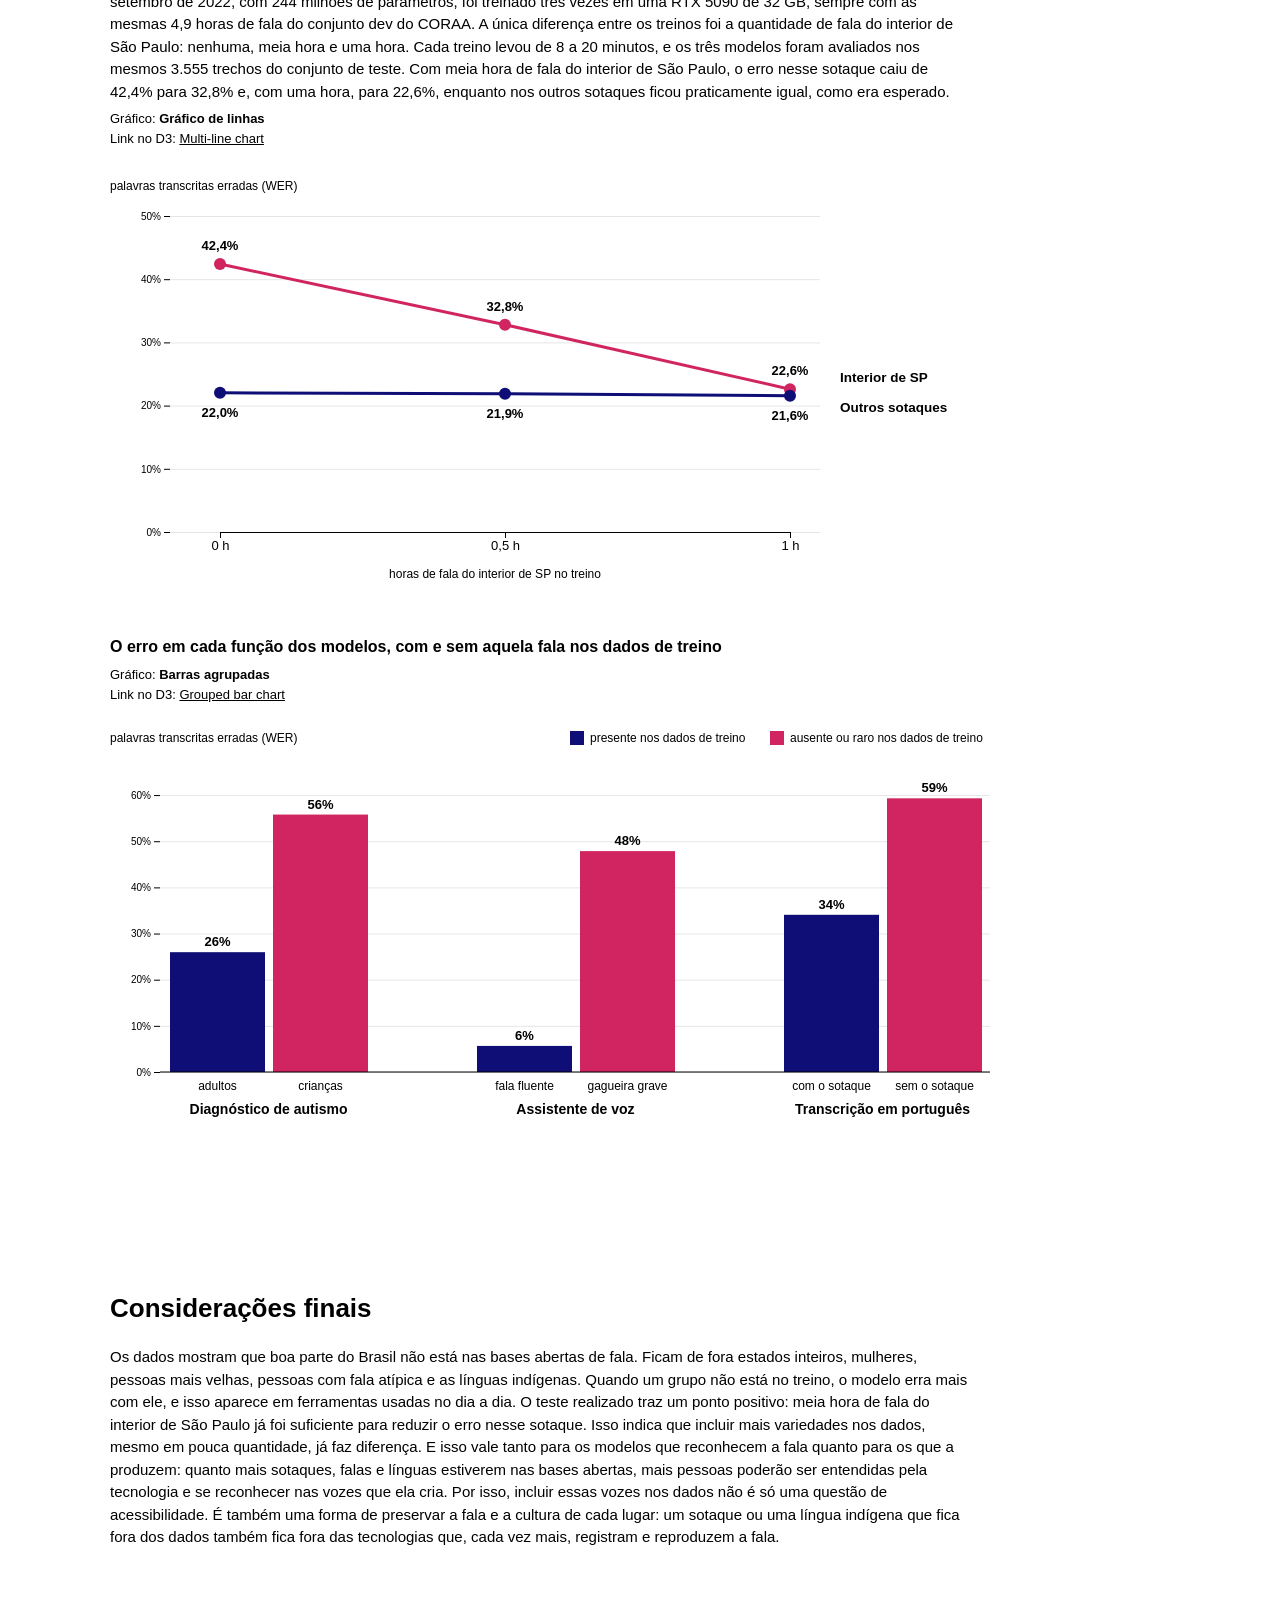
==== commit ca5bd95b: "Tira fala autista e línguas indígenas do gráfico de erro com e sem treino No gráfico de erro com e s" ====
--- a/index.html
+++ b/index.html
@@ -4,9 +4,9 @@
 <meta charset="utf-8">
 <meta name="viewport" content="width=device-width, initial-scale=1">
 <title>Quem fica de fora dos dados de fala do português brasileiro</title>
-<link rel="stylesheet" href="estilo.css?v=20261023o">
-<script src="lib/d3.min.js?v=20261023o"></script>
-<script src="lib/d3-sankey.min.js?v=20261023o"></script>
+<link rel="stylesheet" href="estilo.css?v=20261023p">
+<script src="lib/d3.min.js?v=20261023p"></script>
+<script src="lib/d3-sankey.min.js?v=20261023p"></script>
 </head>
 <body>
 <main>
@@ -147,21 +147,21 @@
 </main>
 <div id="tooltip"></div>
 
-<script src="graficos/comum.js?v=20261023o"></script>
-<script src="graficos/q01-sunburst.js?v=20261023o"></script>
-<script src="graficos/q01b-sunburst-estatico.js?v=20261023o"></script>
-<script src="graficos/q02-estados.js?v=20261023o"></script>
-<script src="graficos/q03-halteres.js?v=20261023o"></script>
-<script src="graficos/q04-sankey.js?v=20261023o"></script>
-<script src="graficos/q04b-whisper.js?v=20261023o"></script>
-<script src="graficos/q05-barras-agrupadas.js?v=20261023o"></script>
-<script src="graficos/q02-q06-pares.js?v=20261023o"></script>
-<script src="graficos/q06-q10-rosca-linhas.js?v=20261023o"></script>
-<script src="graficos/q07-fala-atipica.js?v=20261023o"></script>
-<script src="graficos/q08-barras.js?v=20261023o"></script>
-<script src="graficos/q09-barras.js?v=20261023o"></script>
-<script src="graficos/q10-conclusao.js?v=20261023o"></script>
-<script src="graficos/q10-pares.js?v=20261023o"></script>
+<script src="graficos/comum.js?v=20261023p"></script>
+<script src="graficos/q01-sunburst.js?v=20261023p"></script>
+<script src="graficos/q01b-sunburst-estatico.js?v=20261023p"></script>
+<script src="graficos/q02-estados.js?v=20261023p"></script>
+<script src="graficos/q03-halteres.js?v=20261023p"></script>
+<script src="graficos/q04-sankey.js?v=20261023p"></script>
+<script src="graficos/q04b-whisper.js?v=20261023p"></script>
+<script src="graficos/q05-barras-agrupadas.js?v=20261023p"></script>
+<script src="graficos/q02-q06-pares.js?v=20261023p"></script>
+<script src="graficos/q06-q10-rosca-linhas.js?v=20261023p"></script>
+<script src="graficos/q07-fala-atipica.js?v=20261023p"></script>
+<script src="graficos/q08-barras.js?v=20261023p"></script>
+<script src="graficos/q09-barras.js?v=20261023p"></script>
+<script src="graficos/q10-conclusao.js?v=20261023p"></script>
+<script src="graficos/q10-pares.js?v=20261023p"></script>
 <script>
   // recarga automatica: pergunta ao servidor local se algum arquivo mudou (so no proprio computador;
   // na versao publicada nao existe o servidor de recarga)
